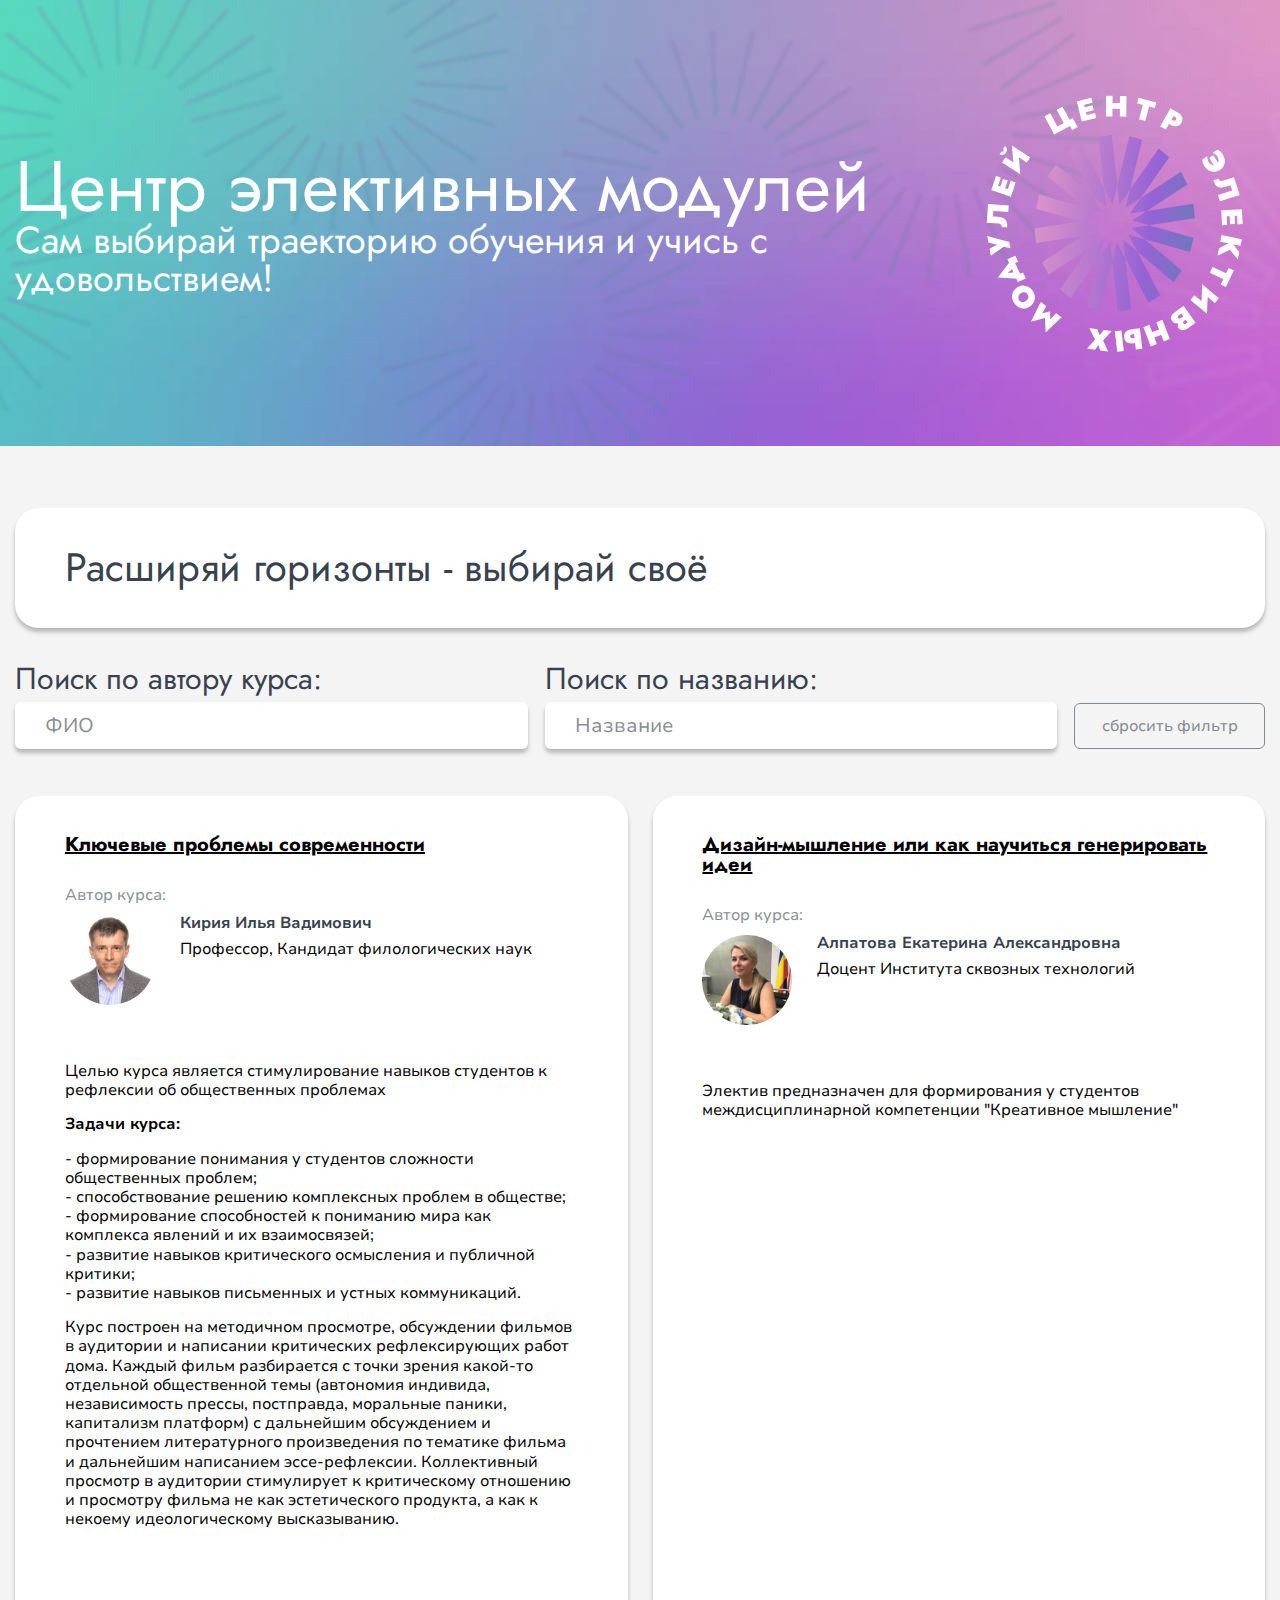
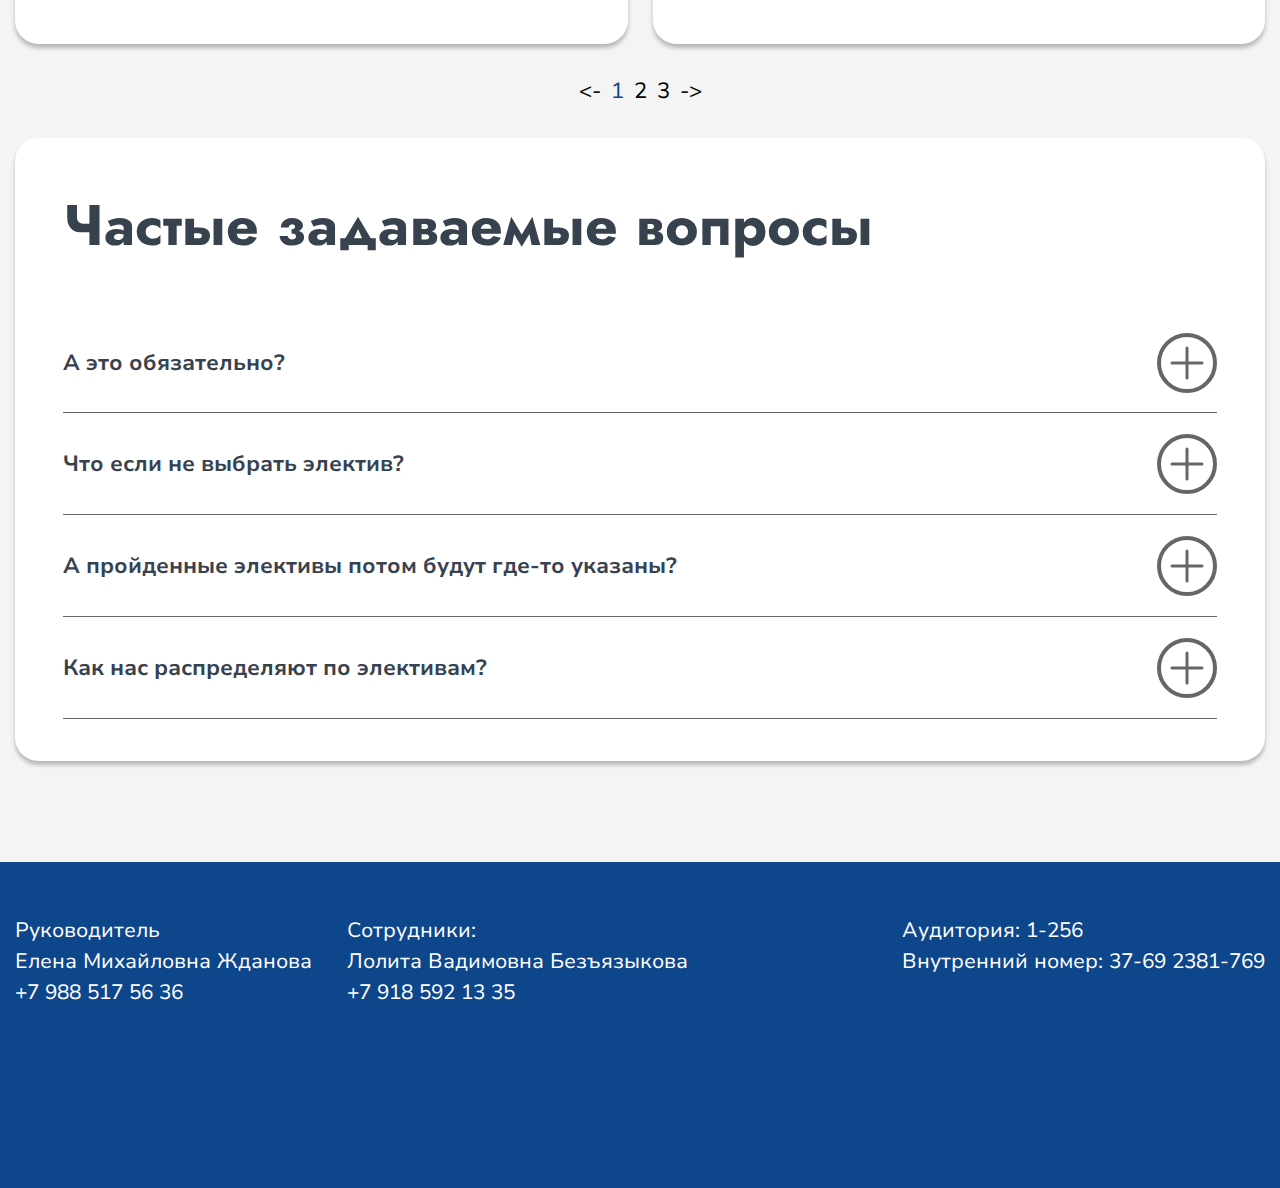
==== index.html @ 0a111657 "Add files via upload" ====
<!DOCTYPE html>
<html lang="ru">

<head>
	<title>Главная</title>
	<meta charset="UTF-8">
	<meta name="format-detection" content="telephone=no">
	<link rel="stylesheet" href="css/style.min.css?_v=20250312160101">
	<meta name="viewport" content="width=device-width, initial-scale=1.0">
</head>

<body>
	<div class="wrapper">
		<header class="header ">
			<div class="header__container">
				<div class="header__left">
					<h1 class="header__title ">Центр элективных модулей</h1>
					<p class="header__subtitle">Сам выбирай траекторию обучения и учись с удовольствием!</p>
				</div>
				<a href="index.html" class="header__right">
					<img src="img/logo.svg" alt="logo">
				</a>
			</div>
		</header>
		<main class="page">
			<div class="page__container">
				<section class="electives">
					<div class="electives__header">
						<p>
							Расширяй горизонты - выбирай своё
						</p>
					</div>
					<div class="electives__search-block">
						<div class="electives__search-input">
							<p>Поиск по автору курса:</p>
							<input autocomplete="off" type="text" name="teacherName" placeholder="ФИО" class="electives__input">
						</div>
						<div class="electives__search-input">
							<p>Поиск по названию:</p>
							<input autocomplete="off" type="text" name="electiveName" placeholder="Название" class="electives__input">
						</div>
						<button class="electives__btn">сбросить фильтр</button>
					</div>
					<div class="electives__blocks">
						<a href="elective2.html" class="electives__block elective-block">
							<p class="elective-block__title">Ключевые проблемы современности</p>
							<div class="elective-block__author">
								<p>Автор курса:</p>
								<div class="elective-block__author-block">
									<div class="elective-block__img">
										<picture><source srcset="img/teachers/1.webp" type="image/webp"><img src="img/teachers/1.jpg" alt="1"></picture>
									</div>
									<div class="elective-block__author-name-block">
										<p class="elective-block__author-name">Кирия Илья Вадимович</p>
										<p class="elective-block__author-subtitle">Профессор, Кандидат филологических наук</p>
									</div>
								</div>
							</div>
							<div class="elective-block__description">
								<p>
									Целью курса является стимулирование навыков студентов к рефлексии об общественных проблемах
								</p>
								<p class="_bold">
									Задачи курса:
								</p>
								<ul>
									<li>
										- формирование понимания у студентов сложности общественных проблем;
									</li>
									<li>
										- способствование решению комплексных проблем в обществе;
									</li>
									<li>
										- формирование способностей к пониманию мира как комплекса явлений и их взаимосвязей;
									</li>
									<li>
										- развитие навыков критического осмысления и публичной критики;
									</li>
									<li>
										- развитие навыков письменных и устных коммуникаций.
									</li>
								</ul>
								<p>
									Курс построен на методичном просмотре, обсуждении фильмов в аудитории и написании
									критических
									рефлексирующих работ дома.
									Каждый фильм разбирается с точки зрения какой-то отдельной общественной темы (автономия
									индивида, независимость прессы,
									постправда, моральные паники, капитализм платформ) с дальнейшим обсуждением и прочтением
									литературного произведения по
									тематике фильма и дальнейшим написанием эссе-рефлексии.
									Коллективный просмотр в аудитории стимулирует к критическому отношению и просмотру фильма
									не
									как эстетического продукта,
									а как к некоему идеологическому высказыванию.
								</p>
							</div>
						</a>
						<a href="elective.html" class="electives__block elective-block">
							<p class="elective-block__title">Дизайн-мышление или как научиться генерировать идеи</p>
							<div class="elective-block__author">
								<p>Автор курса:</p>
								<div class="elective-block__author-block">
									<div class="elective-block__img">
										<picture><source srcset="img/teachers/2.webp" type="image/webp"><img src="img/teachers/2.jpg" alt="2"></picture>
									</div>
									<div class="elective-block__author-name-block">
										<p class="elective-block__author-name">Алпатова Екатерина Александровна</p>
										<p class="elective-block__author-subtitle">Доцент Института сквозных технологий</p>
									</div>
								</div>
							</div>
							<div class="elective-block__description">
								<p>
									Электив предназначен для формирования у студентов междисциплинарной компетенции "Креативное
									мышление"
								</p>
							</div>
						</a>
					</div>
					<ul class="electives__nav">
						<li>
							&#60;-
						</li>
						<li class="_active">1</li>
						<li>
							<a href="#">2</a>
						</li>
						<li>
							<a href="#">3</a>
						</li>
						<li>
							<a href="#">
								-&#62;
							</a>
						</li>
					</ul>
				</section>
				<section class="questions">
					<h2 class="questions__title">Частые задаваемые вопросы</h2>
					<div data-spollers class="questions__spollers spollers">
						<div class="spollers__item">
							<button data-spoller class="spollers__title">
								А это обязательно?
								<div class="spollers__plus"></div>
							</button>
							<div class="spollers__body">
								<p>
									Элективные модули являются обязательной частью учебного плана. Это не просто возможность, а
									важный элемент вашего
									образования, который помогает сделать обучение более гибким и персонализированным.
								</p>
							</div>
						</div>
						<div class="spollers__item">
							<button data-spoller class="spollers__title">
								Что если не выбрать электив?
								<div class="spollers__plus"></div>
							</button>
							<div class="spollers__body">
								<p>
									Если вы не выберете электив самостоятельно, система автоматически распределит вас на один из
									доступных модулей. Однако
									тогда курс может не подойти по интересам или целям. Не делать выбор — это тоже выбор, только
									решение будет за системой.
									Лучше заранее изучить варианты и выбрать то, что вам действительно интересно.
								</p>
							</div>
						</div>
						<div class="spollers__item">
							<button data-spoller class="spollers__title">
								А пройденные элективы потом будут где-то указаны?
								<div class="spollers__plus"></div>
							</button>
							<div class="spollers__body">
								<p>
									Все пройденные элективы указываются в приложении к диплому. Так что выбирайте то, что вам по
									душе, — это не только
									полезные знания, но и классное дополнение к вашему резюме!
								</p>
							</div>
						</div>
						<div class="spollers__item">
							<button data-spoller class="spollers__title">
								Как нас распределяют по элективам?
								<div class="spollers__plus"></div>
							</button>
							<div class="spollers__body">
								<p>
									Распределение происходит по вашей успеваемости. Чем выше средний балл, тем больше вероятность
									попасть на приоритетный
									модуль.
								</p>
							</div>
						</div>
					</div>
				</section>
			</div>
		</main>
		<footer class="footer">
			<div class="footer__container">
				<div class="footer__left">
					<div class="footer__block">
						<p>
							Руководитель
						</p>
						<p>
							Елена Михайловна Жданова
						</p>
						<a href="tel:+79885175636">
							+7 988 517 56 36
						</a>
					</div>
					<div class="footer__block">
						<p>
							Сотрудники:
						</p>
						<p>
							Лолита Вадимовна Безъязыкова
						</p>
						<a href="tel:+79185921335">
							+7 918 592 13 35
						</a>
					</div>
				</div>
				<div class="footer__right">
					<div class="footer__block">
						<p>
							Аудитория: 1-256
						</p>
						<p>
							Внутренний номер: 37-69 2381-769
						</p>
					</div>
				</div>
			</div>
		</footer>
	</div>
	<script src="js/app.min.js?_v=20250312160101"></script>
</body>

</html>
---- css/style.min.css ----
@font-face{font-family:Jost;font-display:swap;src:url(../fonts/Jost-Black.woff2) format("woff2"),url(../fonts/Jost-Black.woff) format("woff");font-weight:900;font-style:normal}@font-face{font-family:Jost;font-display:swap;src:url(../fonts/Jost-Bold.woff2) format("woff2"),url(../fonts/Jost-Bold.woff) format("woff");font-weight:700;font-style:normal}@font-face{font-family:Jost;font-display:swap;src:url(../fonts/Jost-Regular.woff2) format("woff2"),url(../fonts/Jost-Regular.woff) format("woff");font-weight:400;font-style:normal}@font-face{font-family:NunitoSans;font-display:swap;src:url(../fonts/NunitoSans-Bold.woff2) format("woff2"),url(../fonts/NunitoSans-Bold.woff) format("woff");font-weight:700;font-style:normal}@font-face{font-family:NunitoSans;font-display:swap;src:url(../fonts/NunitoSans-Regular.woff2) format("woff2"),url(../fonts/NunitoSans-Regular.woff) format("woff");font-weight:400;font-style:normal}*{padding:0;margin:0;border:0}*,:after,:before{-webkit-box-sizing:border-box;box-sizing:border-box}body,html{height:100%;min-width:320px}body{color:#000;line-height:1;font-family:NunitoSans;font-size:1rem;-ms-text-size-adjust:100%;-moz-text-size-adjust:100%;-webkit-text-size-adjust:100%;-webkit-font-smoothing:antialiased;-moz-osx-font-smoothing:grayscale}button,input,textarea{font-family:NunitoSans;font-size:inherit}button{cursor:pointer;color:inherit;background-color:inherit}a{color:inherit}a:link,a:visited{text-decoration:none}a:hover{text-decoration:none}ul li{list-style:none}img{vertical-align:top}h1,h2,h3,h4,h5,h6{font-weight:inherit;font-size:inherit}body{background-color:#f4f4f4}.lock body{overflow:hidden;-ms-touch-action:none;touch-action:none}.wrapper{min-height:100%;display:-webkit-box;display:-ms-flexbox;display:flex;-webkit-box-orient:vertical;-webkit-box-direction:normal;-ms-flex-direction:column;flex-direction:column;overflow:hidden}.wrapper>main{-webkit-box-flex:1;-ms-flex:1 1 auto;flex:1 1 auto}.wrapper>*{min-width:0}[class*=__container]{max-width:106.25rem;-webkit-box-sizing:content-box;box-sizing:content-box;margin:0 auto;padding:0 .9375rem}[class*=-ibg]{position:relative}[class*=-ibg] img{position:absolute;width:100%;height:100%;top:0;left:0;-o-object-fit:cover;object-fit:cover}[class*=-ibg_contain] img{-o-object-fit:contain;object-fit:contain}@-webkit-keyframes animateCircle{from{-webkit-transform:rotate(0);transform:rotate(0)}to{-webkit-transform:rotate(360deg);transform:rotate(360deg)}}@keyframes animateCircle{from{-webkit-transform:rotate(0);transform:rotate(0)}to{-webkit-transform:rotate(360deg);transform:rotate(360deg)}}.no-webp .header{background:url(../img/lines.svg) center/cover no-repeat,url(../img/bg.png) center/cover no-repeat}.header__container{display:-webkit-box;display:-ms-flexbox;display:flex;-webkit-box-align:center;-ms-flex-align:center;align-items:center;-webkit-box-pack:justify;-ms-flex-pack:justify;justify-content:space-between;gap:3.125rem}.header__left{color:#fff;font-family:Jost}.header__title{line-height:100%}.header__title--bold{font-weight:700}.header__subtitle{line-height:100%}.header__right img{max-width:100%;min-width:18.75rem;-webkit-animation:animateCircle 50s linear forwards infinite;animation:animateCircle 50s linear forwards infinite}.footer{background-color:#0e468b;color:#fff}.footer__container{display:-webkit-box;display:-ms-flexbox;display:flex;-webkit-box-align:start;-ms-flex-align:start;align-items:flex-start;-webkit-box-pack:justify;-ms-flex-pack:justify;justify-content:space-between;-webkit-column-gap:1.25rem;-moz-column-gap:1.25rem;column-gap:1.25rem;row-gap:2.5rem;-ms-flex-wrap:wrap;flex-wrap:wrap}.footer__left{display:-webkit-box;display:-ms-flexbox;display:flex;-webkit-box-align:start;-ms-flex-align:start;align-items:flex-start;-webkit-column-gap:2.1875rem;-moz-column-gap:2.1875rem;column-gap:2.1875rem;row-gap:.9375rem;-ms-flex-wrap:wrap;flex-wrap:wrap}.footer__block{display:-webkit-box;display:-ms-flexbox;display:flex;-webkit-box-orient:vertical;-webkit-box-direction:normal;-ms-flex-direction:column;flex-direction:column;gap:.625rem}.electives{display:-webkit-box;display:-ms-flexbox;display:flex;-webkit-box-orient:vertical;-webkit-box-direction:normal;-ms-flex-direction:column;flex-direction:column}.electives__header{background-color:#fff;-webkit-box-shadow:0 4px 4px rgba(0,0,0,.25);box-shadow:0 4px 4px rgba(0,0,0,.25)}.electives__header p{font-family:Jost;color:#38424f}.electives__search-block{display:-webkit-box;display:-ms-flexbox;display:flex;-webkit-box-align:end;-ms-flex-align:end;align-items:flex-end;gap:1.0625rem}.electives__search-input{-webkit-box-flex:0;-ms-flex:0 0 41%;flex:0 0 41%}.electives__search-input p{font-family:Jost;margin:0 0 .4375rem 0;color:#38424f}.electives__input{width:100%;outline:0;padding:.625rem 1.875rem;border-radius:.375rem;-webkit-box-shadow:0 4px 4px rgba(0,0,0,.25);box-shadow:0 4px 4px rgba(0,0,0,.25);font-size:1.25rem;color:#888e95}.electives__input::-webkit-input-placeholder{color:#888e95}.electives__input::-moz-placeholder{color:#888e95}.electives__input:-ms-input-placeholder{color:#888e95}.electives__input::-ms-input-placeholder{color:#888e95}.electives__input::placeholder{color:#888e95}.electives__btn{-webkit-box-flex:1;-ms-flex:1 1 100%;flex:1 1 100%;border:1px solid #848a91;color:#848a91;border-radius:.375rem;padding:.6875rem;-webkit-transition:.1s;transition:.1s}.electives__blocks{margin:2.9375rem 0 0 0;display:-ms-grid;display:grid;grid-template-columns:repeat(auto-fit,minmax(450px,1fr));-webkit-column-gap:1.5625rem;-moz-column-gap:1.5625rem;column-gap:1.5625rem;row-gap:1.0625rem}.electives__nav{margin:2.25rem 0 0 0;-ms-flex-item-align:center;-ms-grid-row-align:center;align-self:center;display:-webkit-box;display:-ms-flexbox;display:flex;-webkit-box-align:center;-ms-flex-align:center;align-items:center;gap:.625rem}.electives__nav li._active{color:#0e468b}.electives__nav li a{-webkit-transition:.1s;transition:.1s}.elective-block{background-color:#fff;-webkit-box-shadow:0 4px 4px rgba(0,0,0,.25);box-shadow:0 4px 4px rgba(0,0,0,.25);display:-webkit-box;display:-ms-flexbox;display:flex;-webkit-box-orient:vertical;-webkit-box-direction:normal;-ms-flex-direction:column;flex-direction:column;-webkit-transition:.1s;transition:.1s}.elective-block__title{font-family:Jost;font-weight:700;font-size:1.25rem;text-decoration:underline;-webkit-transition:.1s;transition:.1s}.elective-block__author>p{color:#888e95}.elective-block__author-block{margin:.75rem 0 0 0;display:-webkit-box;display:-ms-flexbox;display:flex;-webkit-box-align:start;-ms-flex-align:start;align-items:flex-start;gap:1.5625rem}.elective-block__img{-webkit-box-flex:0;-ms-flex:0 0 5.625rem;flex:0 0 5.625rem;width:5.625rem;height:5.625rem;border-radius:50%;overflow:hidden}.elective-block__img img{max-width:100%}.elective-block__author-name{font-weight:700;color:#38424f;font-size:1rem;margin:0 0 .625rem 0}.elective-block__description p,.elective-block__description ul{line-height:120%}.elective-block__description p:not(:last-child),.elective-block__description ul:not(:last-child){margin-bottom:.9375rem}.elective-block__description p._bold{font-weight:600}.questions{margin:2.25rem 0 0 0;background:#fff;-webkit-box-shadow:0 4px 4px rgba(0,0,0,.25);box-shadow:0 4px 4px rgba(0,0,0,.25)}.questions__title{font-family:Jost;font-weight:700;color:#38424f}.spollers__title{text-align:left;width:100%;display:-webkit-box;display:-ms-flexbox;display:flex;-webkit-box-align:center;-ms-flex-align:center;align-items:center;-webkit-box-pack:justify;-ms-flex-pack:justify;justify-content:space-between;gap:.625rem;font-weight:700;color:#38424f;position:relative}.spollers__title::after{content:"";position:absolute;bottom:0;height:1px;background-color:#666}.spollers__title._spoller-active .spollers__plus::after{-webkit-transform:translate(-50%,-50%);-ms-transform:translate(-50%,-50%);transform:translate(-50%,-50%)}.spollers__plus{-webkit-box-flex:0;-ms-flex:0 0 3.75rem;flex:0 0 3.75rem;width:3.75rem;height:3.75rem;border-radius:50%;border:4px solid #666;position:relative}.spollers__plus::after,.spollers__plus::before{content:"";position:absolute;top:50%;left:50%;-webkit-transform:translate(-50%,-50%);-ms-transform:translate(-50%,-50%);transform:translate(-50%,-50%);width:2.0625rem;height:.1875rem;background-color:#666;border-radius:.375rem}.spollers__plus::after{-webkit-transform:translate(-50%,-50%) rotate(90deg);-ms-transform:translate(-50%,-50%) rotate(90deg);transform:translate(-50%,-50%) rotate(90deg);-webkit-transition:.2s;transition:.2s}.spollers__body{background-color:#f4f4f4}.spollers__body p{line-height:120%}.spollers__body p:not(:last-child){margin-bottom:.9375rem}.elective{margin-top:-4.1875rem;display:-ms-grid;display:grid;-ms-grid-columns:(1fr)[3];grid-template-columns:repeat(3,1fr);gap:1.0625rem}.elective>div{max-height:31.25rem}.elective .elective__annotation,.elective .elective__author,.elective .elective__author-info,.elective .elective__info{background-color:#fff;-webkit-box-shadow:0 4px 4px rgba(0,0,0,.25);box-shadow:0 4px 4px rgba(0,0,0,.25)}.elective .elective__annotation .simplebar-scrollbar::before,.elective .elective__author .simplebar-scrollbar::before,.elective .elective__author-info .simplebar-scrollbar::before,.elective .elective__info .simplebar-scrollbar::before{background:#0e468b;border-radius:7px;left:2px;right:2px;opacity:1}.elective__author{min-width:16.25rem;display:-webkit-box;display:-ms-flexbox;display:flex;-webkit-box-orient:vertical;-webkit-box-direction:normal;-ms-flex-direction:column;flex-direction:column;-webkit-box-align:center;-ms-flex-align:center;align-items:center;text-align:center}.elective__img{margin-top:-5.3125rem}.elective__img img{max-width:15.3125rem;width:100%;aspect-ratio:245/342;-o-object-fit:cover;object-fit:cover}.elective__name{margin:.875rem 0 1.375rem 0;padding:0 0 .5625rem 0;color:#38424f;display:inline-block;border-bottom:1px solid #4d4d4d}.elective__subtitle{line-height:120%}.elective .elective__annotation,.elective .elective__author-info{padding:1.5rem 1.0625rem}.elective__block-title{text-align:center;color:#666;text-decoration:underline;font-family:Jost;margin:0 0 1.0625rem 0}.elective__text p{text-align:justify;line-height:120%}.elective__text p:not(:last-child){margin-bottom:.9375rem}.elective__text p._bold{font-weight:600}.elective__text ol,.elective__text ul{line-height:120%}.elective__text ol li:not(:last-child),.elective__text ul li:not(:last-child){margin-bottom:.625rem}.elective__text ol{padding:0 0 0 1.25rem}.elective__double-block{display:-ms-grid;display:grid;-ms-grid-rows:1fr 1fr;grid-template-rows:1fr 1fr;gap:.75rem}.elective__info{padding:1.5rem 1.0625rem;width:100%}.elective__info-blocks{display:-ms-grid;display:grid;-ms-grid-columns:1fr 1fr;grid-template-columns:1fr 1fr;gap:1.875rem}.elective__info-block{display:-webkit-box;display:-ms-flexbox;display:flex;-webkit-box-orient:vertical;-webkit-box-direction:normal;-ms-flex-direction:column;flex-direction:column;gap:.3125rem}.elective__annotation{max-height:16.875rem}.elective__author-info .elective__text:not(:last-child){margin-bottom:1.25rem}.elective__info-title{color:#666;font-family:Jost}[data-simplebar]{position:relative;-webkit-box-orient:vertical;-webkit-box-direction:normal;-ms-flex-direction:column;flex-direction:column;-ms-flex-wrap:wrap;flex-wrap:wrap;-webkit-box-pack:start;-ms-flex-pack:start;justify-content:flex-start;-ms-flex-line-pack:start;align-content:flex-start;-webkit-box-align:start;-ms-flex-align:start;align-items:flex-start}.simplebar-wrapper{overflow:hidden;width:inherit;height:inherit;max-width:inherit;max-height:inherit}.simplebar-mask{direction:inherit;position:absolute;overflow:hidden;padding:0;margin:0;left:0;top:0;bottom:0;right:0;width:auto!important;height:auto!important;z-index:0}.simplebar-offset{direction:inherit!important;-webkit-box-sizing:inherit!important;box-sizing:inherit!important;resize:none!important;position:absolute;top:0;left:0;bottom:0;right:0;padding:0;margin:0;-webkit-overflow-scrolling:touch}.simplebar-content-wrapper{direction:inherit;-webkit-box-sizing:border-box!important;box-sizing:border-box!important;position:relative;display:block;height:100%;width:auto;max-width:100%;max-height:100%;overflow:auto;scrollbar-width:none;-ms-overflow-style:none}.simplebar-content-wrapper::-webkit-scrollbar,.simplebar-hide-scrollbar::-webkit-scrollbar{display:none;width:0;height:0}.simplebar-content:after,.simplebar-content:before{content:" ";display:table}.simplebar-placeholder{max-height:100%;max-width:100%;width:100%;pointer-events:none}.simplebar-height-auto-observer-wrapper{-webkit-box-sizing:inherit!important;box-sizing:inherit!important;height:100%;width:100%;max-width:1px;position:relative;float:left;max-height:1px;overflow:hidden;z-index:-1;padding:0;margin:0;pointer-events:none;-webkit-box-flex:inherit;-ms-flex-positive:inherit;flex-grow:inherit;-ms-flex-negative:0;flex-shrink:0;-ms-flex-preferred-size:0;flex-basis:0}.simplebar-height-auto-observer{-webkit-box-sizing:inherit;box-sizing:inherit;display:block;opacity:0;position:absolute;top:0;left:0;height:1000%;width:1000%;min-height:1px;min-width:1px;overflow:hidden;pointer-events:none;z-index:-1}.simplebar-track{z-index:1;position:absolute;right:0;bottom:0;pointer-events:none;overflow:hidden}[data-simplebar].simplebar-dragging{pointer-events:none;-webkit-touch-callout:none;-webkit-user-select:none;-moz-user-select:none;-ms-user-select:none;user-select:none}[data-simplebar].simplebar-dragging .simplebar-content{pointer-events:none;-webkit-touch-callout:none;-webkit-user-select:none;-moz-user-select:none;-ms-user-select:none;user-select:none}[data-simplebar].simplebar-dragging .simplebar-track{pointer-events:all}.simplebar-scrollbar{position:absolute;left:0;right:0;min-height:10px}.simplebar-scrollbar:before{position:absolute;content:"";background:#0e468b;border-radius:7px;left:2px;right:2px;opacity:0;-webkit-transition:opacity .2s .5s linear;transition:opacity .2s .5s linear}.simplebar-scrollbar.simplebar-visible:before{opacity:.5;-webkit-transition-delay:0s;transition-delay:0s;-webkit-transition-duration:0s;transition-duration:0s}.simplebar-track.simplebar-vertical{top:0;width:11px}.simplebar-scrollbar:before{top:2px;bottom:2px;left:2px;right:2px}.simplebar-track.simplebar-horizontal{left:0;height:11px}.simplebar-track.simplebar-horizontal .simplebar-scrollbar{right:auto;left:0;top:0;bottom:0;min-height:0;min-width:10px;width:auto}[data-simplebar-direction=rtl] .simplebar-track.simplebar-vertical{right:auto;left:0}.simplebar-dummy-scrollbar-size{direction:rtl;position:fixed;opacity:0;visibility:hidden;height:500px;width:500px;overflow-y:hidden;overflow-x:scroll;-ms-overflow-style:scrollbar!important}.simplebar-dummy-scrollbar-size>div{width:200%;height:200%;margin:10px 0}.simplebar-hide-scrollbar{position:fixed;left:0;visibility:hidden;overflow-y:scroll;scrollbar-width:none;-ms-overflow-style:none}@media (min-width:108.125em){.header{padding-top:6.25rem}.header{padding-bottom:6rem}.header__title{font-size:5.625rem}.header__subtitle{font-size:3rem}.header--elective{padding-bottom:10rem}.footer{margin-top:8.125rem}.footer{padding-top:4.6875rem}.footer{padding-bottom:15.625rem}.footer__block a,.footer__block p{font-size:1.5rem}.electives{margin-top:4.75rem}.electives__header{padding-top:3.25rem}.electives__header{padding-bottom:3.25rem}.electives__header{padding-left:4rem}.electives__header{padding-eight:4rem}.electives__header{border-radius:1.875rem}.electives__header p{font-size:3rem}.electives__search-block{margin-top:2.9375rem}.electives__search-input p{font-size:2.25rem}.electives__nav li{font-size:1.5rem}.elective-block{border-radius:1.875rem}.elective-block{padding-top:3rem}.elective-block{padding-bottom:9.375rem}.elective-block{padding-left:4rem}.elective-block{padding-right:4rem}.elective-block__title{margin-bottom:2.5rem}.elective-block__description{margin-top:4.375rem}.questions{border-radius:1.875rem}.questions{padding-top:4.5rem}.questions{padding-bottom:3.3125rem}.questions__title{font-size:4.375rem}.questions__title{padding-left:4rem}.questions__title{padding-right:4rem}.questions__spollers{margin-top:4.6875rem}.spollers__title{font-size:1.5rem}.spollers__title{padding-top:1.625rem}.spollers__title{padding-bottom:1.625rem}.spollers__title{padding-left:4rem}.spollers__title{padding-right:4rem}.spollers__title::after{left:4rem}.spollers__title::after{right:4rem}.spollers__body{padding-top:2.5rem}.spollers__body{padding-bottom:3.75rem}.spollers__body{padding-left:4rem}.spollers__body{padding-right:4rem}.spollers__body p{font-size:1.25rem}.elective .elective__annotation,.elective .elective__author,.elective .elective__author-info,.elective .elective__info{border-radius:3.125rem}.elective .elective__annotation .simplebar-content-wrapper,.elective .elective__author .simplebar-content-wrapper,.elective .elective__author-info .simplebar-content-wrapper,.elective .elective__info .simplebar-content-wrapper{border-radius:3.125rem}.elective .elective__annotation .simplebar-track.simplebar-vertical,.elective .elective__author .simplebar-track.simplebar-vertical,.elective .elective__author-info .simplebar-track.simplebar-vertical,.elective .elective__info .simplebar-track.simplebar-vertical{top:3.125rem}.elective .elective__annotation .simplebar-track.simplebar-vertical,.elective .elective__author .simplebar-track.simplebar-vertical,.elective .elective__author-info .simplebar-track.simplebar-vertical,.elective .elective__info .simplebar-track.simplebar-vertical{bottom:3.125rem}.elective__author{padding-left:4rem}.elective__author{padding-right:4rem}.elective__author{padding-bottom:3.375rem}.elective__name{font-size:2.25rem}.elective__subtitle{font-size:1.25rem}.elective__block-title{font-size:1.25rem}.elective__text p{font-size:1rem}.elective__text ol,.elective__text ul{font-size:1rem}}@media (max-width:85em){.elective{margin-top:-2.5rem}}@media (max-width:81.25em){.elective{-ms-grid-columns:1fr 1fr;grid-template-columns:1fr 1fr}.elective__author-info{-ms-grid-column:1;-ms-grid-column-span:2;grid-column:1/3}}@media (max-width:71.875em){.electives__search-input{-webkit-box-flex:0;-ms-flex:0 0 35%;flex:0 0 35%}}@media (max-width:69.375em){.elective__author{max-width:100%}.elective__img{margin-top:-2.8125rem}.elective .elective__annotation,.elective .elective__author-info{max-width:100%}.elective__info{max-width:100%}}@media (max-width:68.75em){.spollers__plus{-webkit-box-flex:0;-ms-flex:0 0 2.5rem;flex:0 0 2.5rem;width:2.5rem;height:2.5rem;border:2px solid #666}.spollers__plus::after,.spollers__plus::before{width:1.25rem;height:.125rem}}@media (max-width:62.5em){.header__right img{width:12.5rem;min-width:auto}.electives__blocks{grid-template-columns:repeat(auto-fit,minmax(350px,1fr))}}@media (max-width:56.25em){.elective{margin-top:-1.25rem;display:-ms-grid;display:grid;-ms-grid-columns:1fr;grid-template-columns:1fr}.elective__double-block{max-height:43.75rem!important}.elective__author-info{-ms-grid-column:1;-ms-grid-column-span:1;grid-column:1/2}}@media (max-width:47.5em){.electives__search-block{-webkit-box-orient:vertical;-webkit-box-direction:normal;-ms-flex-direction:column;flex-direction:column;gap:.625rem;-webkit-box-align:end;-ms-flex-align:end;align-items:flex-end}.electives__search-input{-webkit-box-flex:1;-ms-flex:1 1 100%;flex:1 1 100%;width:100%}.electives__btn{margin:.3125rem 0 0 0}}@media (max-width:46.25em){.elective{margin-top:3.75rem}}@media (max-width:35.625em){.header__container{-webkit-box-orient:vertical;-webkit-box-direction:reverse;-ms-flex-direction:column-reverse;flex-direction:column-reverse;-webkit-box-align:start;-ms-flex-align:start;align-items:flex-start;gap:.625rem}.header__title{margin:0 0 .625rem 0}.header__right img{width:6.25rem;min-width:auto}}@media (max-width:31.25em){.electives__blocks{-ms-grid-columns:1fr;grid-template-columns:1fr}}@media (max-width:20em){.header{padding-top:1.25rem}.header{padding-bottom:1.25rem}.header__title{font-size:2rem}.header__subtitle{font-size:1rem}.header--elective{padding-bottom:1.25rem}.footer{margin-top:2.5rem}.footer{padding-top:1.25rem}.footer{padding-bottom:3.125rem}.footer__block a,.footer__block p{font-size:.875rem}.electives{margin-top:1.875rem}.electives__header{padding-top:.9375rem}.electives__header{padding-bottom:.9375rem}.electives__header{padding-left:1.25rem}.electives__header{padding-eight:1.25rem}.electives__header{border-radius:.625rem}.electives__header p{font-size:1.375rem}.electives__search-block{margin-top:.9375rem}.electives__search-input p{font-size:1.125rem}.electives__nav li{font-size:1.125rem}.elective-block{border-radius:.625rem}.elective-block{padding-top:1.25rem}.elective-block{padding-bottom:2.5rem}.elective-block{padding-left:1.25rem}.elective-block{padding-right:1.25rem}.elective-block__title{margin-bottom:.9375rem}.elective-block__description{margin-top:1.875rem}.questions{border-radius:.625rem}.questions{padding-top:1.875rem}.questions{padding-bottom:1.25rem}.questions__title{font-size:1.875rem}.questions__title{padding-left:.9375rem}.questions__title{padding-right:.9375rem}.questions__spollers{margin-top:1.25rem}.spollers__title{font-size:1.125rem}.spollers__title{padding-top:.625rem}.spollers__title{padding-bottom:.625rem}.spollers__title{padding-left:.9375rem}.spollers__title{padding-right:.9375rem}.spollers__title::after{left:.9375rem}.spollers__title::after{right:.9375rem}.spollers__body{padding-top:1.25rem}.spollers__body{padding-bottom:1.25rem}.spollers__body{padding-left:.9375rem}.spollers__body{padding-right:.9375rem}.spollers__body p{font-size:1rem}.elective .elective__annotation,.elective .elective__author,.elective .elective__author-info,.elective .elective__info{border-radius:.625rem}.elective .elective__annotation .simplebar-content-wrapper,.elective .elective__author .simplebar-content-wrapper,.elective .elective__author-info .simplebar-content-wrapper,.elective .elective__info .simplebar-content-wrapper{border-radius:.625rem}.elective .elective__annotation .simplebar-track.simplebar-vertical,.elective .elective__author .simplebar-track.simplebar-vertical,.elective .elective__author-info .simplebar-track.simplebar-vertical,.elective .elective__info .simplebar-track.simplebar-vertical{top:.625rem}.elective .elective__annotation .simplebar-track.simplebar-vertical,.elective .elective__author .simplebar-track.simplebar-vertical,.elective .elective__author-info .simplebar-track.simplebar-vertical,.elective .elective__info .simplebar-track.simplebar-vertical{bottom:.625rem}.elective__author{padding-left:1.25rem}.elective__author{padding-right:1.25rem}.elective__author{padding-bottom:1.25rem}.elective__name{font-size:1.25rem}.elective__subtitle{font-size:1rem}.elective__block-title{font-size:1.125rem}.elective__text p{font-size:.875rem}.elective__text ol,.elective__text ul{font-size:.875rem}}@media (min-width:20em)and (max-width:108.125em){@supports (padding-top:clamp(1.25rem ,0.115248227rem + 5.6737588652vw ,6.25rem)){.header{padding-top:clamp(1.25rem ,.115248227rem + 5.6737588652vw ,6.25rem)}}@supports not (padding-top:clamp(1.25rem ,0.115248227rem + 5.6737588652vw ,6.25rem)){.header{padding-top:calc(1.25rem + 5*(100vw - 20rem)/ 88.125)}}@supports (padding-bottom:clamp(1.25rem ,0.1719858156rem + 5.390070922vw ,6rem)){.header{padding-bottom:clamp(1.25rem ,.1719858156rem + 5.390070922vw ,6rem)}}@supports not (padding-bottom:clamp(1.25rem ,0.1719858156rem + 5.390070922vw ,6rem)){.header{padding-bottom:calc(1.25rem + 4.75*(100vw - 20rem)/ 88.125)}}@supports (font-size:clamp(2rem ,1.1773049645rem + 4.1134751773vw ,5.625rem)){.header__title{font-size:clamp(2rem ,1.1773049645rem + 4.1134751773vw ,5.625rem)}}@supports not (font-size:clamp(2rem ,1.1773049645rem + 4.1134751773vw ,5.625rem)){.header__title{font-size:calc(2rem + 3.625*(100vw - 20rem)/ 88.125)}}@supports (font-size:clamp(1rem ,0.5460992908rem + 2.2695035461vw ,3rem)){.header__subtitle{font-size:clamp(1rem ,.5460992908rem + 2.2695035461vw ,3rem)}}@supports not (font-size:clamp(1rem ,0.5460992908rem + 2.2695035461vw ,3rem)){.header__subtitle{font-size:calc(1rem + 2*(100vw - 20rem)/ 88.125)}}@supports (padding-bottom:clamp(1.25rem ,-0.7358156028rem + 9.9290780142vw ,10rem)){.header--elective{padding-bottom:clamp(1.25rem ,-.7358156028rem + 9.9290780142vw ,10rem)}}@supports not (padding-bottom:clamp(1.25rem ,-0.7358156028rem + 9.9290780142vw ,10rem)){.header--elective{padding-bottom:calc(1.25rem + 8.75*(100vw - 20rem)/ 88.125)}}@supports (margin-top:clamp(2.5rem ,1.2234042553rem + 6.3829787234vw ,8.125rem)){.footer{margin-top:clamp(2.5rem ,1.2234042553rem + 6.3829787234vw ,8.125rem)}}@supports not (margin-top:clamp(2.5rem ,1.2234042553rem + 6.3829787234vw ,8.125rem)){.footer{margin-top:calc(2.5rem + 5.625*(100vw - 20rem)/ 88.125)}}@supports (padding-top:clamp(1.25rem ,0.469858156rem + 3.9007092199vw ,4.6875rem)){.footer{padding-top:clamp(1.25rem ,.469858156rem + 3.9007092199vw ,4.6875rem)}}@supports not (padding-top:clamp(1.25rem ,0.469858156rem + 3.9007092199vw ,4.6875rem)){.footer{padding-top:calc(1.25rem + 3.4375*(100vw - 20rem)/ 88.125)}}@supports (padding-bottom:clamp(3.125rem ,0.2881205674rem + 14.1843971631vw ,15.625rem)){.footer{padding-bottom:clamp(3.125rem ,.2881205674rem + 14.1843971631vw ,15.625rem)}}@supports not (padding-bottom:clamp(3.125rem ,0.2881205674rem + 14.1843971631vw ,15.625rem)){.footer{padding-bottom:calc(3.125rem + 12.5*(100vw - 20rem)/ 88.125)}}@supports (font-size:clamp(0.875rem ,0.7331560284rem + 0.7092198582vw ,1.5rem)){.footer__block a,.footer__block p{font-size:clamp(.875rem ,.7331560284rem + .7092198582vw ,1.5rem)}}@supports not (font-size:clamp(0.875rem ,0.7331560284rem + 0.7092198582vw ,1.5rem)){.footer__block a,.footer__block p{font-size:calc(.875rem + .625*(100vw - 20rem)/ 88.125)}}@supports (margin-top:clamp(1.875rem ,1.2225177305rem + 3.2624113475vw ,4.75rem)){.electives{margin-top:clamp(1.875rem ,1.2225177305rem + 3.2624113475vw ,4.75rem)}}@supports not (margin-top:clamp(1.875rem ,1.2225177305rem + 3.2624113475vw ,4.75rem)){.electives{margin-top:calc(1.875rem + 2.875*(100vw - 20rem)/ 88.125)}}@supports (padding-top:clamp(0.9375rem ,0.412677305rem + 2.6241134752vw ,3.25rem)){.electives__header{padding-top:clamp(.9375rem ,.412677305rem + 2.6241134752vw ,3.25rem)}}@supports not (padding-top:clamp(0.9375rem ,0.412677305rem + 2.6241134752vw ,3.25rem)){.electives__header{padding-top:calc(.9375rem + 2.3125*(100vw - 20rem)/ 88.125)}}@supports (padding-bottom:clamp(0.9375rem ,0.412677305rem + 2.6241134752vw ,3.25rem)){.electives__header{padding-bottom:clamp(.9375rem ,.412677305rem + 2.6241134752vw ,3.25rem)}}@supports not (padding-bottom:clamp(0.9375rem ,0.412677305rem + 2.6241134752vw ,3.25rem)){.electives__header{padding-bottom:calc(.9375rem + 2.3125*(100vw - 20rem)/ 88.125)}}@supports (padding-left:clamp(1.25rem ,0.6258865248rem + 3.1205673759vw ,4rem)){.electives__header{padding-left:clamp(1.25rem ,.6258865248rem + 3.1205673759vw ,4rem)}}@supports not (padding-left:clamp(1.25rem ,0.6258865248rem + 3.1205673759vw ,4rem)){.electives__header{padding-left:calc(1.25rem + 2.75*(100vw - 20rem)/ 88.125)}}@supports (padding-eight:clamp(1.25rem ,0.6258865248rem + 3.1205673759vw ,4rem)){.electives__header{padding-eight:clamp(1.25rem ,.6258865248rem + 3.1205673759vw ,4rem)}}@supports not (padding-eight:clamp(1.25rem ,0.6258865248rem + 3.1205673759vw ,4rem)){.electives__header{padding-eight:calc(1.25rem + 2.75*(100vw - 20rem)/ 88.125)}}@supports (border-radius:clamp(0.625rem ,0.3413120567rem + 1.4184397163vw ,1.875rem)){.electives__header{border-radius:clamp(.625rem ,.3413120567rem + 1.4184397163vw ,1.875rem)}}@supports not (border-radius:clamp(0.625rem ,0.3413120567rem + 1.4184397163vw ,1.875rem)){.electives__header{border-radius:calc(.625rem + 1.25*(100vw - 20rem)/ 88.125)}}@supports (font-size:clamp(1.375rem ,1.0062056738rem + 1.8439716312vw ,3rem)){.electives__header p{font-size:clamp(1.375rem ,1.0062056738rem + 1.8439716312vw ,3rem)}}@supports not (font-size:clamp(1.375rem ,1.0062056738rem + 1.8439716312vw ,3rem)){.electives__header p{font-size:calc(1.375rem + 1.625*(100vw - 20rem)/ 88.125)}}@supports (margin-top:clamp(0.9375rem ,0.4835992908rem + 2.2695035461vw ,2.9375rem)){.electives__search-block{margin-top:clamp(.9375rem ,.4835992908rem + 2.2695035461vw ,2.9375rem)}}@supports not (margin-top:clamp(0.9375rem ,0.4835992908rem + 2.2695035461vw ,2.9375rem)){.electives__search-block{margin-top:calc(.9375rem + 2*(100vw - 20rem)/ 88.125)}}@supports (font-size:clamp(1.125rem ,0.8696808511rem + 1.2765957447vw ,2.25rem)){.electives__search-input p{font-size:clamp(1.125rem ,.8696808511rem + 1.2765957447vw ,2.25rem)}}@supports not (font-size:clamp(1.125rem ,0.8696808511rem + 1.2765957447vw ,2.25rem)){.electives__search-input p{font-size:calc(1.125rem + 1.125*(100vw - 20rem)/ 88.125)}}@supports (font-size:clamp(1.125rem ,1.039893617rem + 0.4255319149vw ,1.5rem)){.electives__nav li{font-size:clamp(1.125rem ,1.039893617rem + .4255319149vw ,1.5rem)}}@supports not (font-size:clamp(1.125rem ,1.039893617rem + 0.4255319149vw ,1.5rem)){.electives__nav li{font-size:calc(1.125rem + .375*(100vw - 20rem)/ 88.125)}}@supports (border-radius:clamp(0.625rem ,0.3413120567rem + 1.4184397163vw ,1.875rem)){.elective-block{border-radius:clamp(.625rem ,.3413120567rem + 1.4184397163vw ,1.875rem)}}@supports not (border-radius:clamp(0.625rem ,0.3413120567rem + 1.4184397163vw ,1.875rem)){.elective-block{border-radius:calc(.625rem + 1.25*(100vw - 20rem)/ 88.125)}}@supports (padding-top:clamp(1.25rem ,0.8528368794rem + 1.9858156028vw ,3rem)){.elective-block{padding-top:clamp(1.25rem ,.8528368794rem + 1.9858156028vw ,3rem)}}@supports not (padding-top:clamp(1.25rem ,0.8528368794rem + 1.9858156028vw ,3rem)){.elective-block{padding-top:calc(1.25rem + 1.75*(100vw - 20rem)/ 88.125)}}@supports (padding-bottom:clamp(2.5rem ,0.9397163121rem + 7.8014184397vw ,9.375rem)){.elective-block{padding-bottom:clamp(2.5rem ,.9397163121rem + 7.8014184397vw ,9.375rem)}}@supports not (padding-bottom:clamp(2.5rem ,0.9397163121rem + 7.8014184397vw ,9.375rem)){.elective-block{padding-bottom:calc(2.5rem + 6.875*(100vw - 20rem)/ 88.125)}}@supports (padding-left:clamp(1.25rem ,0.6258865248rem + 3.1205673759vw ,4rem)){.elective-block{padding-left:clamp(1.25rem ,.6258865248rem + 3.1205673759vw ,4rem)}}@supports not (padding-left:clamp(1.25rem ,0.6258865248rem + 3.1205673759vw ,4rem)){.elective-block{padding-left:calc(1.25rem + 2.75*(100vw - 20rem)/ 88.125)}}@supports (padding-right:clamp(1.25rem ,0.6258865248rem + 3.1205673759vw ,4rem)){.elective-block{padding-right:clamp(1.25rem ,.6258865248rem + 3.1205673759vw ,4rem)}}@supports not (padding-right:clamp(1.25rem ,0.6258865248rem + 3.1205673759vw ,4rem)){.elective-block{padding-right:calc(1.25rem + 2.75*(100vw - 20rem)/ 88.125)}}@supports (margin-bottom:clamp(0.9375rem ,0.5828900709rem + 1.7730496454vw ,2.5rem)){.elective-block__title{margin-bottom:clamp(.9375rem ,.5828900709rem + 1.7730496454vw ,2.5rem)}}@supports not (margin-bottom:clamp(0.9375rem ,0.5828900709rem + 1.7730496454vw ,2.5rem)){.elective-block__title{margin-bottom:calc(.9375rem + 1.5625*(100vw - 20rem)/ 88.125)}}@supports (margin-top:clamp(1.875rem ,1.3076241135rem + 2.8368794326vw ,4.375rem)){.elective-block__description{margin-top:clamp(1.875rem ,1.3076241135rem + 2.8368794326vw ,4.375rem)}}@supports not (margin-top:clamp(1.875rem ,1.3076241135rem + 2.8368794326vw ,4.375rem)){.elective-block__description{margin-top:calc(1.875rem + 2.5*(100vw - 20rem)/ 88.125)}}@supports (border-radius:clamp(0.625rem ,0.3413120567rem + 1.4184397163vw ,1.875rem)){.questions{border-radius:clamp(.625rem ,.3413120567rem + 1.4184397163vw ,1.875rem)}}@supports not (border-radius:clamp(0.625rem ,0.3413120567rem + 1.4184397163vw ,1.875rem)){.questions{border-radius:calc(.625rem + 1.25*(100vw - 20rem)/ 88.125)}}@supports (padding-top:clamp(1.875rem ,1.2792553191rem + 2.9787234043vw ,4.5rem)){.questions{padding-top:clamp(1.875rem ,1.2792553191rem + 2.9787234043vw ,4.5rem)}}@supports not (padding-top:clamp(1.875rem ,1.2792553191rem + 2.9787234043vw ,4.5rem)){.questions{padding-top:calc(1.875rem + 2.625*(100vw - 20rem)/ 88.125)}}@supports (padding-bottom:clamp(1.25rem ,0.7819148936rem + 2.3404255319vw ,3.3125rem)){.questions{padding-bottom:clamp(1.25rem ,.7819148936rem + 2.3404255319vw ,3.3125rem)}}@supports not (padding-bottom:clamp(1.25rem ,0.7819148936rem + 2.3404255319vw ,3.3125rem)){.questions{padding-bottom:calc(1.25rem + 2.0625*(100vw - 20rem)/ 88.125)}}@supports (font-size:clamp(1.875rem ,1.3076241135rem + 2.8368794326vw ,4.375rem)){.questions__title{font-size:clamp(1.875rem ,1.3076241135rem + 2.8368794326vw ,4.375rem)}}@supports not (font-size:clamp(1.875rem ,1.3076241135rem + 2.8368794326vw ,4.375rem)){.questions__title{font-size:calc(1.875rem + 2.5*(100vw - 20rem)/ 88.125)}}@supports (padding-left:clamp(0.9375rem ,0.242464539rem + 3.475177305vw ,4rem)){.questions__title{padding-left:clamp(.9375rem ,.242464539rem + 3.475177305vw ,4rem)}}@supports not (padding-left:clamp(0.9375rem ,0.242464539rem + 3.475177305vw ,4rem)){.questions__title{padding-left:calc(.9375rem + 3.0625*(100vw - 20rem)/ 88.125)}}@supports (padding-right:clamp(0.9375rem ,0.242464539rem + 3.475177305vw ,4rem)){.questions__title{padding-right:clamp(.9375rem ,.242464539rem + 3.475177305vw ,4rem)}}@supports not (padding-right:clamp(0.9375rem ,0.242464539rem + 3.475177305vw ,4rem)){.questions__title{padding-right:calc(.9375rem + 3.0625*(100vw - 20rem)/ 88.125)}}@supports (margin-top:clamp(1.25rem ,0.469858156rem + 3.9007092199vw ,4.6875rem)){.questions__spollers{margin-top:clamp(1.25rem ,.469858156rem + 3.9007092199vw ,4.6875rem)}}@supports not (margin-top:clamp(1.25rem ,0.469858156rem + 3.9007092199vw ,4.6875rem)){.questions__spollers{margin-top:calc(1.25rem + 3.4375*(100vw - 20rem)/ 88.125)}}@supports (font-size:clamp(1.125rem ,1.039893617rem + 0.4255319149vw ,1.5rem)){.spollers__title{font-size:clamp(1.125rem ,1.039893617rem + .4255319149vw ,1.5rem)}}@supports not (font-size:clamp(1.125rem ,1.039893617rem + 0.4255319149vw ,1.5rem)){.spollers__title{font-size:calc(1.125rem + .375*(100vw - 20rem)/ 88.125)}}@supports (padding-top:clamp(0.625rem ,0.3980496454rem + 1.134751773vw ,1.625rem)){.spollers__title{padding-top:clamp(.625rem ,.3980496454rem + 1.134751773vw ,1.625rem)}}@supports not (padding-top:clamp(0.625rem ,0.3980496454rem + 1.134751773vw ,1.625rem)){.spollers__title{padding-top:calc(.625rem + 1*(100vw - 20rem)/ 88.125)}}@supports (padding-bottom:clamp(0.625rem ,0.3980496454rem + 1.134751773vw ,1.625rem)){.spollers__title{padding-bottom:clamp(.625rem ,.3980496454rem + 1.134751773vw ,1.625rem)}}@supports not (padding-bottom:clamp(0.625rem ,0.3980496454rem + 1.134751773vw ,1.625rem)){.spollers__title{padding-bottom:calc(.625rem + 1*(100vw - 20rem)/ 88.125)}}@supports (padding-left:clamp(0.9375rem ,0.242464539rem + 3.475177305vw ,4rem)){.spollers__title{padding-left:clamp(.9375rem ,.242464539rem + 3.475177305vw ,4rem)}}@supports not (padding-left:clamp(0.9375rem ,0.242464539rem + 3.475177305vw ,4rem)){.spollers__title{padding-left:calc(.9375rem + 3.0625*(100vw - 20rem)/ 88.125)}}@supports (padding-right:clamp(0.9375rem ,0.242464539rem + 3.475177305vw ,4rem)){.spollers__title{padding-right:clamp(.9375rem ,.242464539rem + 3.475177305vw ,4rem)}}@supports not (padding-right:clamp(0.9375rem ,0.242464539rem + 3.475177305vw ,4rem)){.spollers__title{padding-right:calc(.9375rem + 3.0625*(100vw - 20rem)/ 88.125)}}@supports (left:clamp(0.9375rem ,0.242464539rem + 3.475177305vw ,4rem)){.spollers__title::after{left:clamp(.9375rem ,.242464539rem + 3.475177305vw ,4rem)}}@supports not (left:clamp(0.9375rem ,0.242464539rem + 3.475177305vw ,4rem)){.spollers__title::after{left:calc(.9375rem + 3.0625*(100vw - 20rem)/ 88.125)}}@supports (right:clamp(0.9375rem ,0.242464539rem + 3.475177305vw ,4rem)){.spollers__title::after{right:clamp(.9375rem ,.242464539rem + 3.475177305vw ,4rem)}}@supports not (right:clamp(0.9375rem ,0.242464539rem + 3.475177305vw ,4rem)){.spollers__title::after{right:calc(.9375rem + 3.0625*(100vw - 20rem)/ 88.125)}}@supports (padding-top:clamp(1.25rem ,0.9663120567rem + 1.4184397163vw ,2.5rem)){.spollers__body{padding-top:clamp(1.25rem ,.9663120567rem + 1.4184397163vw ,2.5rem)}}@supports not (padding-top:clamp(1.25rem ,0.9663120567rem + 1.4184397163vw ,2.5rem)){.spollers__body{padding-top:calc(1.25rem + 1.25*(100vw - 20rem)/ 88.125)}}@supports (padding-bottom:clamp(1.25rem ,0.6826241135rem + 2.8368794326vw ,3.75rem)){.spollers__body{padding-bottom:clamp(1.25rem ,.6826241135rem + 2.8368794326vw ,3.75rem)}}@supports not (padding-bottom:clamp(1.25rem ,0.6826241135rem + 2.8368794326vw ,3.75rem)){.spollers__body{padding-bottom:calc(1.25rem + 2.5*(100vw - 20rem)/ 88.125)}}@supports (padding-left:clamp(0.9375rem ,0.242464539rem + 3.475177305vw ,4rem)){.spollers__body{padding-left:clamp(.9375rem ,.242464539rem + 3.475177305vw ,4rem)}}@supports not (padding-left:clamp(0.9375rem ,0.242464539rem + 3.475177305vw ,4rem)){.spollers__body{padding-left:calc(.9375rem + 3.0625*(100vw - 20rem)/ 88.125)}}@supports (padding-right:clamp(0.9375rem ,0.242464539rem + 3.475177305vw ,4rem)){.spollers__body{padding-right:clamp(.9375rem ,.242464539rem + 3.475177305vw ,4rem)}}@supports not (padding-right:clamp(0.9375rem ,0.242464539rem + 3.475177305vw ,4rem)){.spollers__body{padding-right:calc(.9375rem + 3.0625*(100vw - 20rem)/ 88.125)}}@supports (font-size:clamp(1rem ,0.9432624113rem + 0.2836879433vw ,1.25rem)){.spollers__body p{font-size:clamp(1rem ,.9432624113rem + .2836879433vw ,1.25rem)}}@supports not (font-size:clamp(1rem ,0.9432624113rem + 0.2836879433vw ,1.25rem)){.spollers__body p{font-size:calc(1rem + .25*(100vw - 20rem)/ 88.125)}}@supports (border-radius:clamp(0.625rem ,0.0576241135rem + 2.8368794326vw ,3.125rem)){.elective .elective__annotation,.elective .elective__author,.elective .elective__author-info,.elective .elective__info{border-radius:clamp(.625rem ,.0576241135rem + 2.8368794326vw ,3.125rem)}}@supports not (border-radius:clamp(0.625rem ,0.0576241135rem + 2.8368794326vw ,3.125rem)){.elective .elective__annotation,.elective .elective__author,.elective .elective__author-info,.elective .elective__info{border-radius:calc(.625rem + 2.5*(100vw - 20rem)/ 88.125)}}@supports (border-radius:clamp(0.625rem ,0.0576241135rem + 2.8368794326vw ,3.125rem)){.elective .elective__annotation .simplebar-content-wrapper,.elective .elective__author .simplebar-content-wrapper,.elective .elective__author-info .simplebar-content-wrapper,.elective .elective__info .simplebar-content-wrapper{border-radius:clamp(.625rem ,.0576241135rem + 2.8368794326vw ,3.125rem)}}@supports not (border-radius:clamp(0.625rem ,0.0576241135rem + 2.8368794326vw ,3.125rem)){.elective .elective__annotation .simplebar-content-wrapper,.elective .elective__author .simplebar-content-wrapper,.elective .elective__author-info .simplebar-content-wrapper,.elective .elective__info .simplebar-content-wrapper{border-radius:calc(.625rem + 2.5*(100vw - 20rem)/ 88.125)}}@supports (top:clamp(0.625rem ,0.0576241135rem + 2.8368794326vw ,3.125rem)){.elective .elective__annotation .simplebar-track.simplebar-vertical,.elective .elective__author .simplebar-track.simplebar-vertical,.elective .elective__author-info .simplebar-track.simplebar-vertical,.elective .elective__info .simplebar-track.simplebar-vertical{top:clamp(.625rem ,.0576241135rem + 2.8368794326vw ,3.125rem)}}@supports not (top:clamp(0.625rem ,0.0576241135rem + 2.8368794326vw ,3.125rem)){.elective .elective__annotation .simplebar-track.simplebar-vertical,.elective .elective__author .simplebar-track.simplebar-vertical,.elective .elective__author-info .simplebar-track.simplebar-vertical,.elective .elective__info .simplebar-track.simplebar-vertical{top:calc(.625rem + 2.5*(100vw - 20rem)/ 88.125)}}@supports (bottom:clamp(0.625rem ,0.0576241135rem + 2.8368794326vw ,3.125rem)){.elective .elective__annotation .simplebar-track.simplebar-vertical,.elective .elective__author .simplebar-track.simplebar-vertical,.elective .elective__author-info .simplebar-track.simplebar-vertical,.elective .elective__info .simplebar-track.simplebar-vertical{bottom:clamp(.625rem ,.0576241135rem + 2.8368794326vw ,3.125rem)}}@supports not (bottom:clamp(0.625rem ,0.0576241135rem + 2.8368794326vw ,3.125rem)){.elective .elective__annotation .simplebar-track.simplebar-vertical,.elective .elective__author .simplebar-track.simplebar-vertical,.elective .elective__author-info .simplebar-track.simplebar-vertical,.elective .elective__info .simplebar-track.simplebar-vertical{bottom:calc(.625rem + 2.5*(100vw - 20rem)/ 88.125)}}@supports (padding-left:clamp(1.25rem ,0.6258865248rem + 3.1205673759vw ,4rem)){.elective__author{padding-left:clamp(1.25rem ,.6258865248rem + 3.1205673759vw ,4rem)}}@supports not (padding-left:clamp(1.25rem ,0.6258865248rem + 3.1205673759vw ,4rem)){.elective__author{padding-left:calc(1.25rem + 2.75*(100vw - 20rem)/ 88.125)}}@supports (padding-right:clamp(1.25rem ,0.6258865248rem + 3.1205673759vw ,4rem)){.elective__author{padding-right:clamp(1.25rem ,.6258865248rem + 3.1205673759vw ,4rem)}}@supports not (padding-right:clamp(1.25rem ,0.6258865248rem + 3.1205673759vw ,4rem)){.elective__author{padding-right:calc(1.25rem + 2.75*(100vw - 20rem)/ 88.125)}}@supports (padding-bottom:clamp(1.25rem ,0.7677304965rem + 2.4113475177vw ,3.375rem)){.elective__author{padding-bottom:clamp(1.25rem ,.7677304965rem + 2.4113475177vw ,3.375rem)}}@supports not (padding-bottom:clamp(1.25rem ,0.7677304965rem + 2.4113475177vw ,3.375rem)){.elective__author{padding-bottom:calc(1.25rem + 2.125*(100vw - 20rem)/ 88.125)}}@supports (font-size:clamp(1.25rem ,1.0230496454rem + 1.134751773vw ,2.25rem)){.elective__name{font-size:clamp(1.25rem ,1.0230496454rem + 1.134751773vw ,2.25rem)}}@supports not (font-size:clamp(1.25rem ,1.0230496454rem + 1.134751773vw ,2.25rem)){.elective__name{font-size:calc(1.25rem + 1*(100vw - 20rem)/ 88.125)}}@supports (font-size:clamp(1rem ,0.9432624113rem + 0.2836879433vw ,1.25rem)){.elective__subtitle{font-size:clamp(1rem ,.9432624113rem + .2836879433vw ,1.25rem)}}@supports not (font-size:clamp(1rem ,0.9432624113rem + 0.2836879433vw ,1.25rem)){.elective__subtitle{font-size:calc(1rem + .25*(100vw - 20rem)/ 88.125)}}@supports (font-size:clamp(1.125rem ,1.0966312057rem + 0.1418439716vw ,1.25rem)){.elective__block-title{font-size:clamp(1.125rem ,1.0966312057rem + .1418439716vw ,1.25rem)}}@supports not (font-size:clamp(1.125rem ,1.0966312057rem + 0.1418439716vw ,1.25rem)){.elective__block-title{font-size:calc(1.125rem + .125*(100vw - 20rem)/ 88.125)}}@supports (font-size:clamp(0.875rem ,0.8466312057rem + 0.1418439716vw ,1rem)){.elective__text p{font-size:clamp(.875rem ,.8466312057rem + .1418439716vw ,1rem)}}@supports not (font-size:clamp(0.875rem ,0.8466312057rem + 0.1418439716vw ,1rem)){.elective__text p{font-size:calc(.875rem + .125*(100vw - 20rem)/ 88.125)}}@supports (font-size:clamp(0.875rem ,0.8466312057rem + 0.1418439716vw ,1rem)){.elective__text ol,.elective__text ul{font-size:clamp(.875rem ,.8466312057rem + .1418439716vw ,1rem)}}@supports not (font-size:clamp(0.875rem ,0.8466312057rem + 0.1418439716vw ,1rem)){.elective__text ol,.elective__text ul{font-size:calc(.875rem + .125*(100vw - 20rem)/ 88.125)}}}@media (any-hover:hover){.footer__block a:hover{text-decoration:underline}.electives__btn:hover{background-color:#848a91;color:#fff}.electives__nav li a:hover{color:#0e468b}.elective-block:hover{-webkit-box-shadow:0 4px 20px rgba(0,0,0,.25);box-shadow:0 4px 20px rgba(0,0,0,.25)}.elective-block:hover .elective-block__title{color:#0e468b}}.webp .header{background:url(../img/lines.svg) center/cover no-repeat,url(../img/bg.webp) center/cover no-repeat}
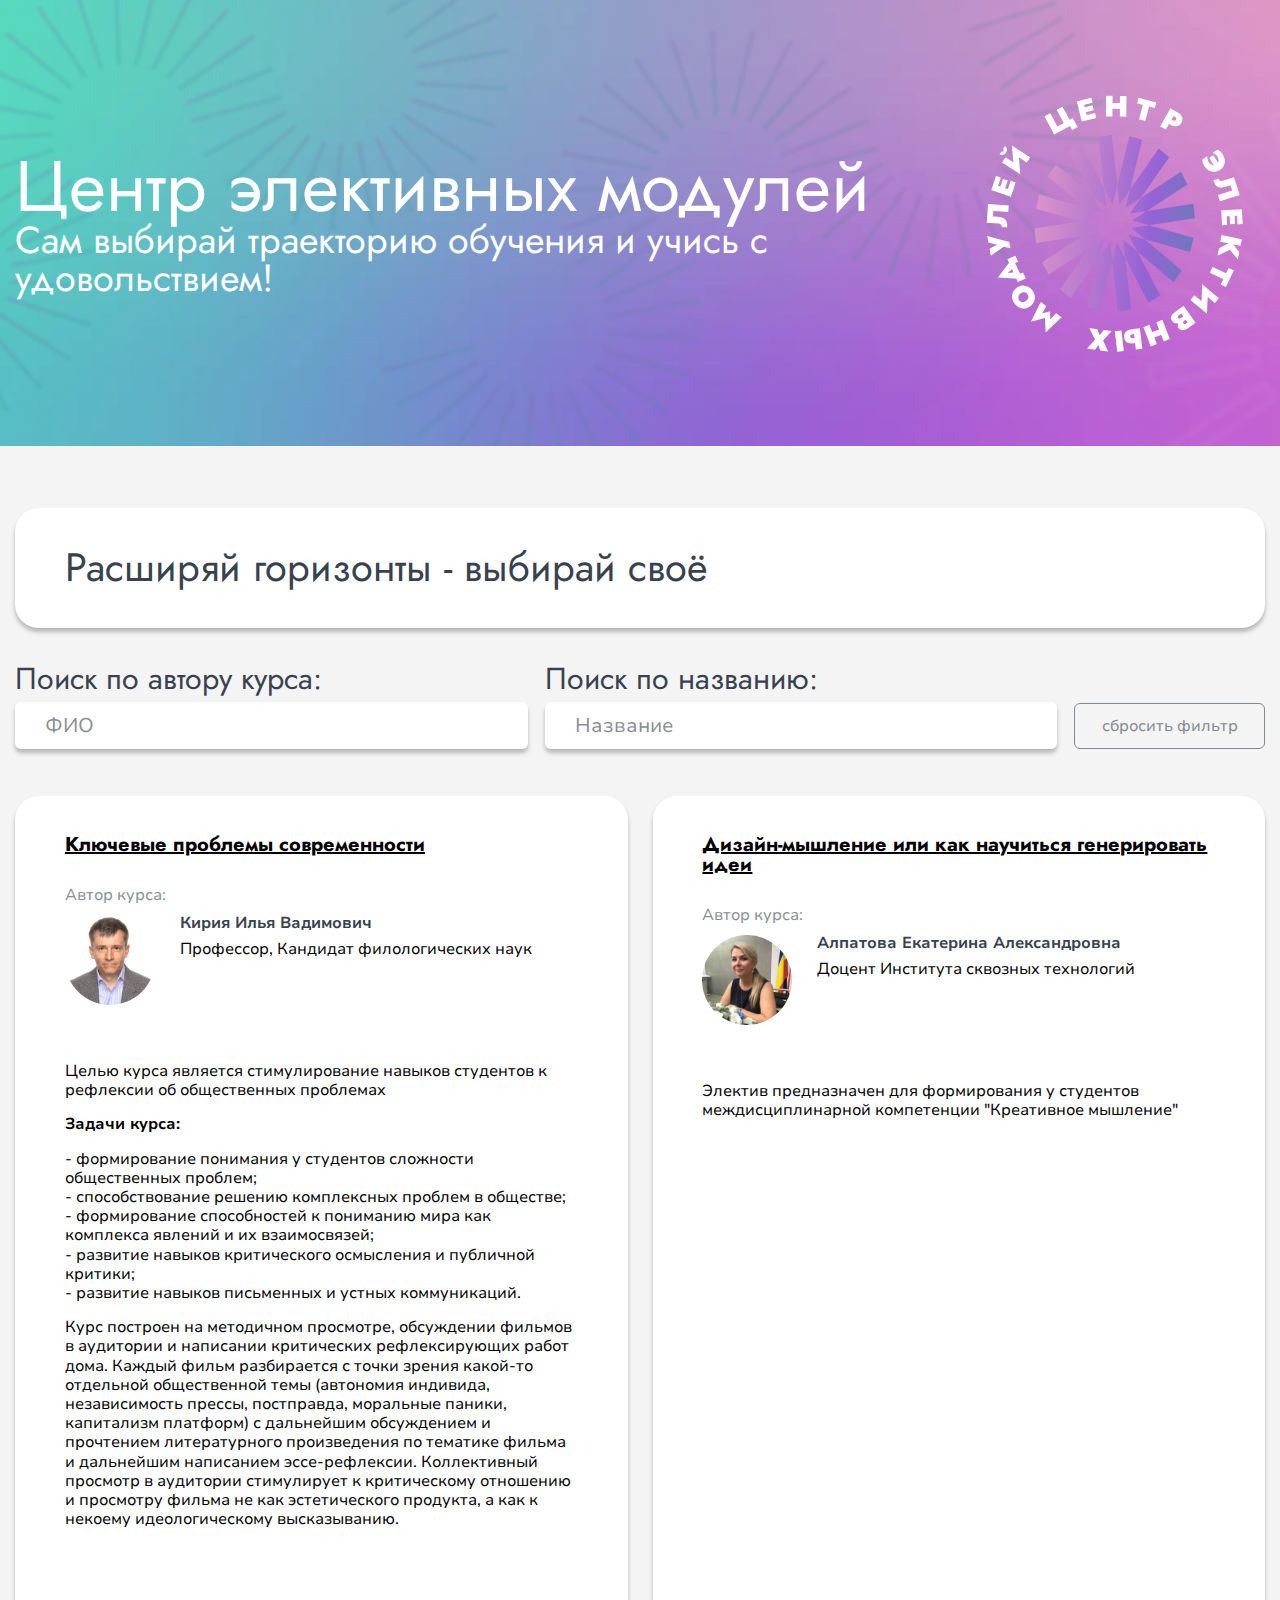
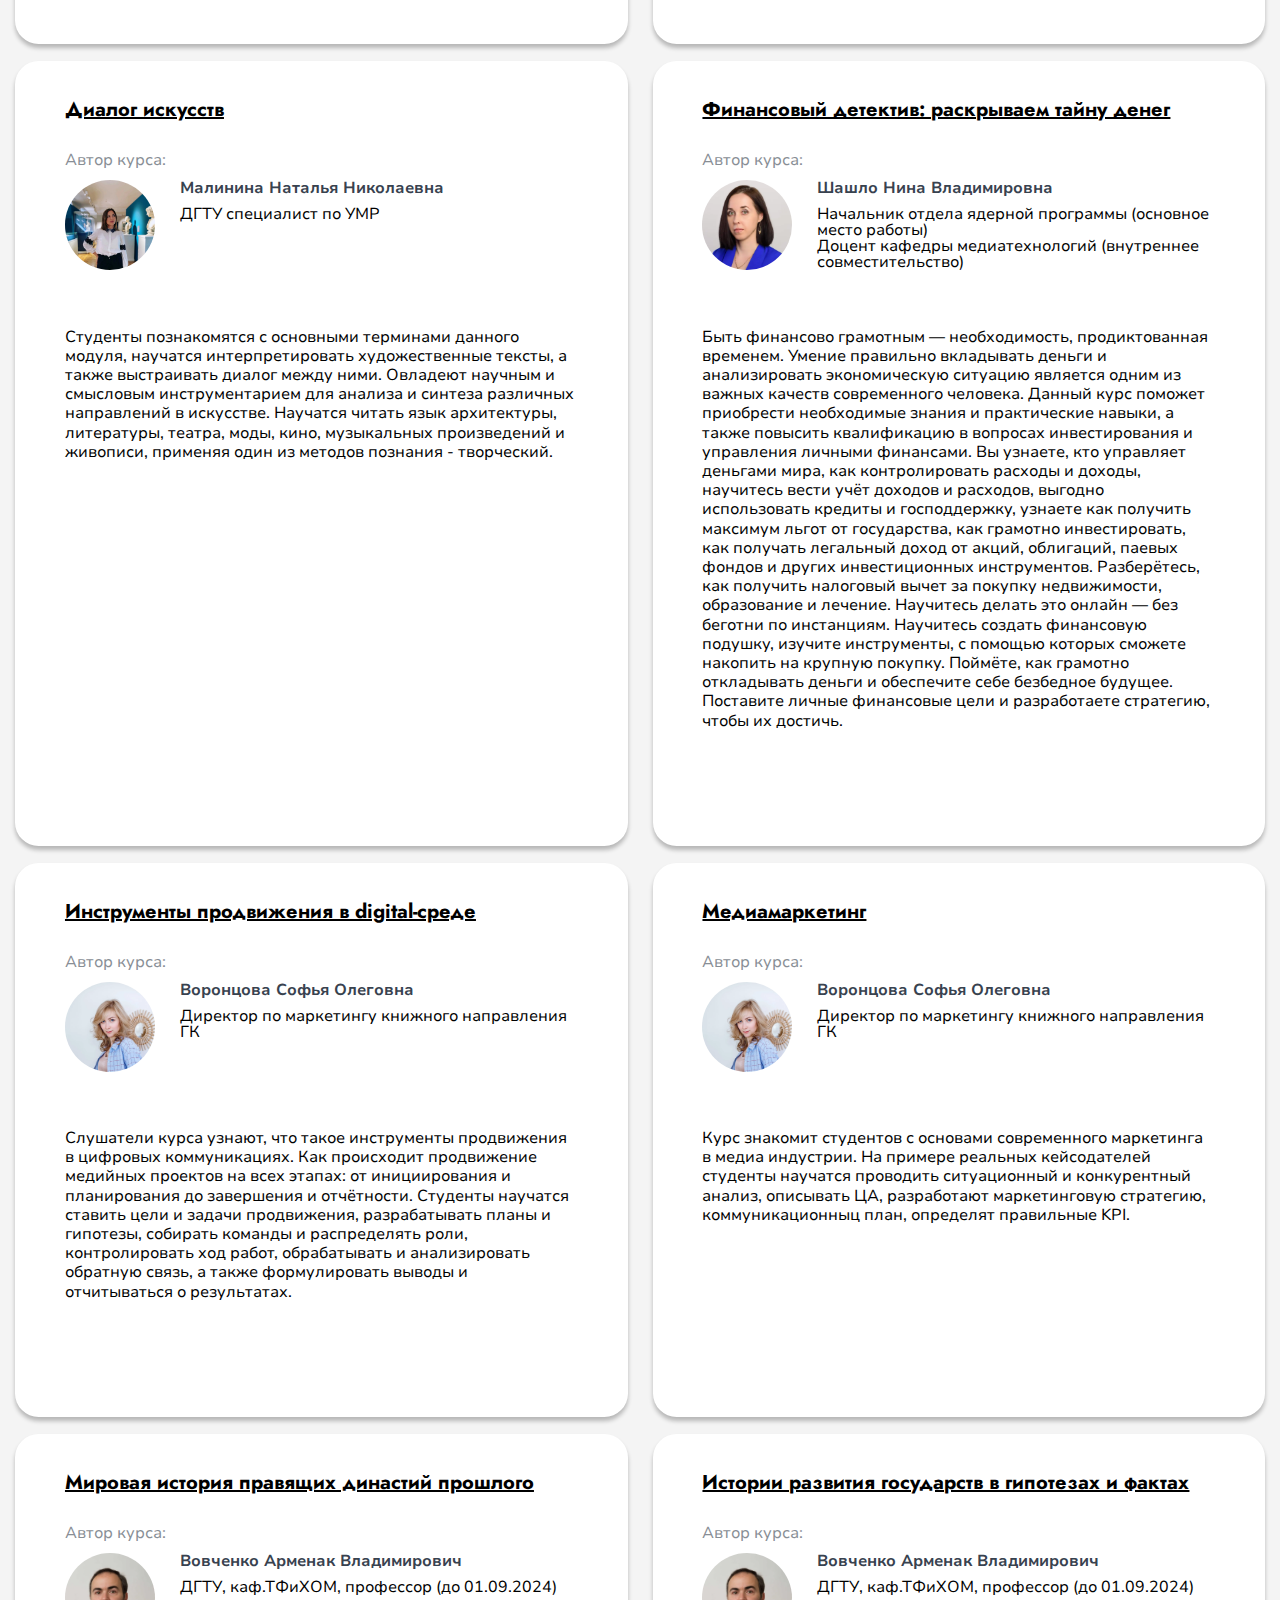
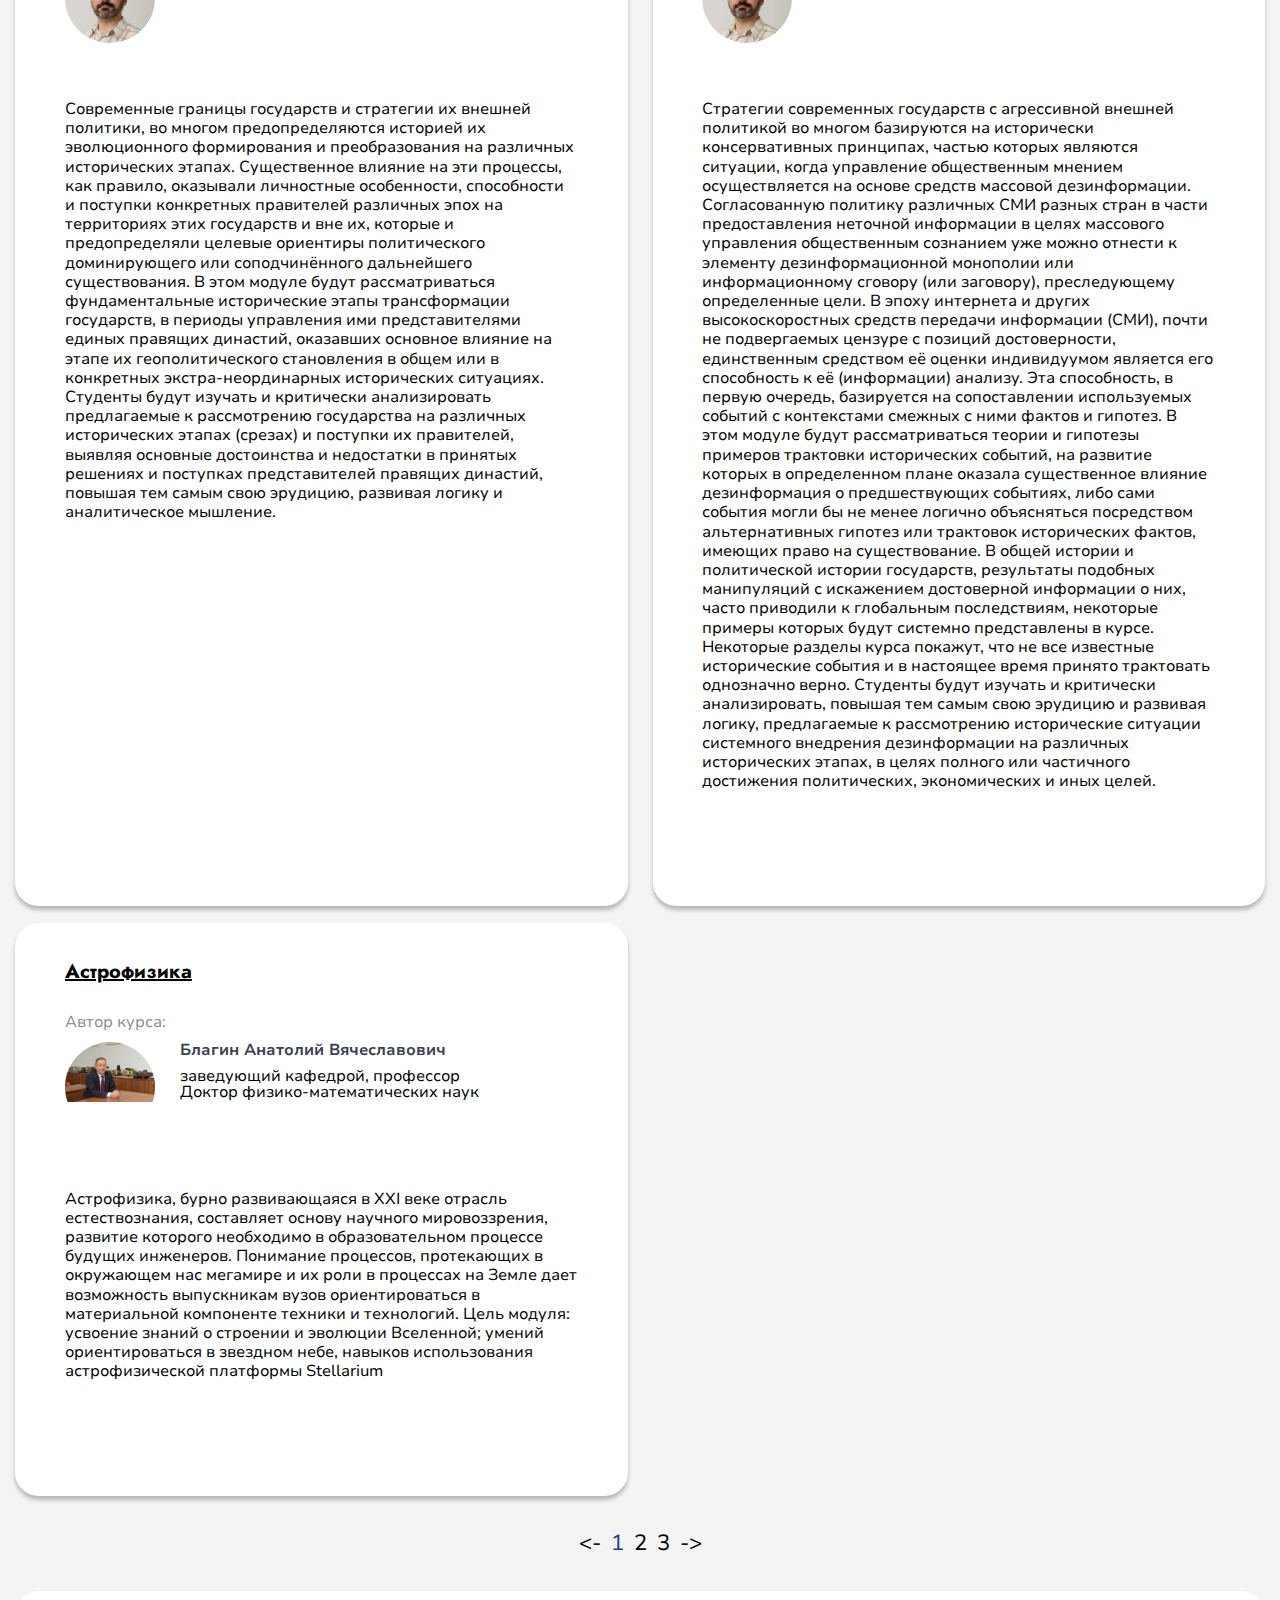
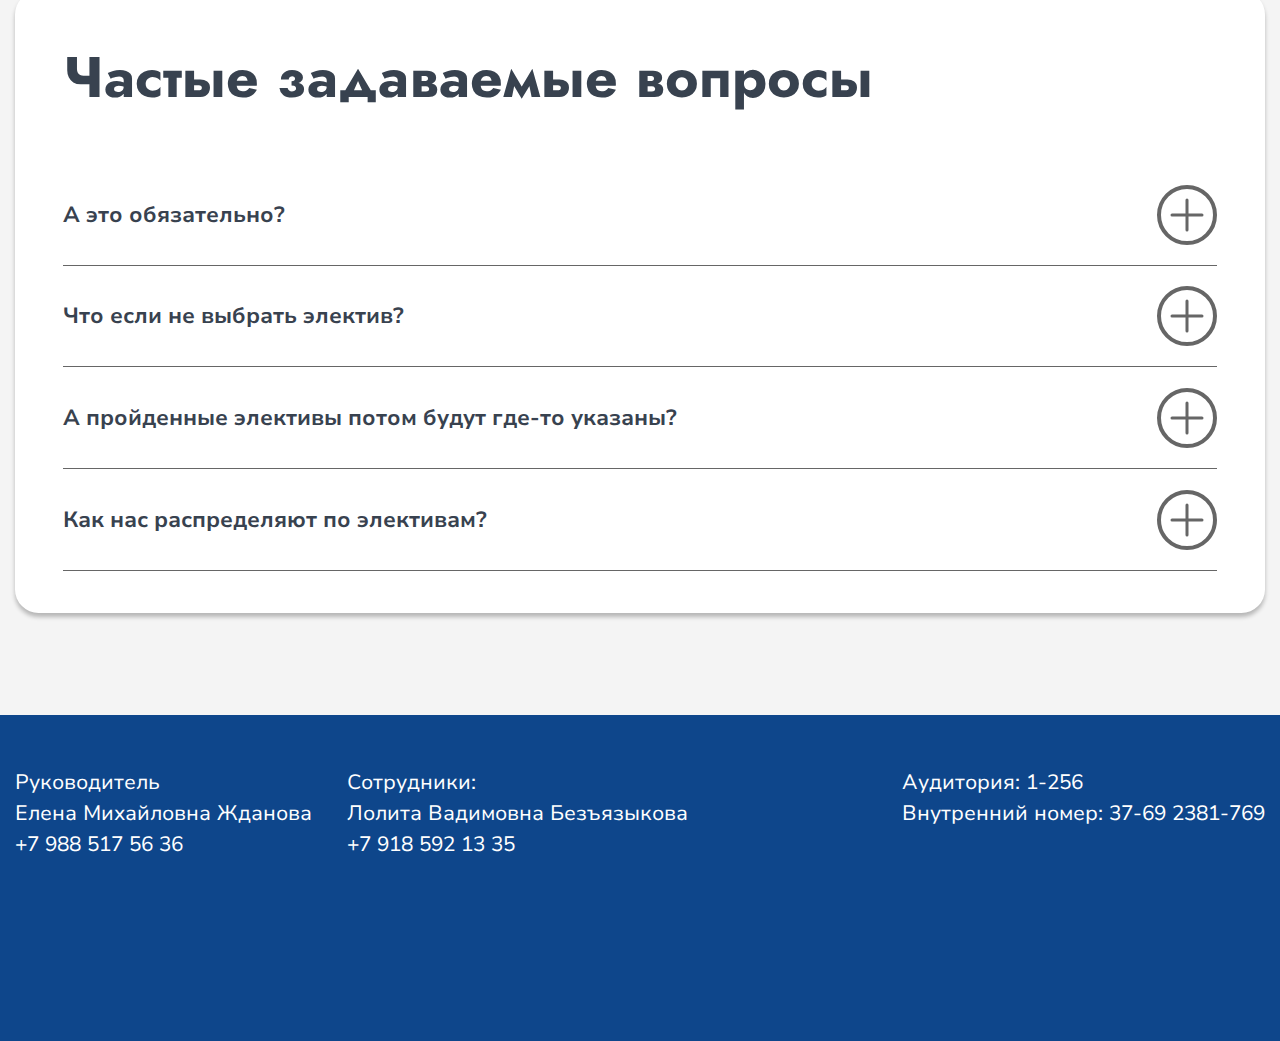
==== commit 93666c8b: "Add files via upload" ====
--- a/index.html
+++ b/index.html
@@ -5,7 +5,7 @@
 	<title>Главная</title>
 	<meta charset="UTF-8">
 	<meta name="format-detection" content="telephone=no">
-	<link rel="stylesheet" href="css/style.min.css?_v=20250312160101">
+	<link rel="stylesheet" href="css/style.min.css?_v=20250313123957">
 	<meta name="viewport" content="width=device-width, initial-scale=1.0">
 </head>
 
@@ -114,6 +114,269 @@
 								<p>
 									Электив предназначен для формирования у студентов междисциплинарной компетенции "Креативное
 									мышление"
+								</p>
+							</div>
+						</a>
+						<a href="elective3.html" class="electives__block elective-block">
+							<p class="elective-block__title">Диалог искусств</p>
+							<div class="elective-block__author">
+								<p>Автор курса:</p>
+								<div class="elective-block__author-block">
+									<div class="elective-block__img">
+										<picture><source srcset="img/teachers/3.webp" type="image/webp"><img src="img/teachers/3.jpg" alt="3"></picture>
+									</div>
+									<div class="elective-block__author-name-block">
+										<p class="elective-block__author-name">Малинина Наталья Николаевна</p>
+										<p class="elective-block__author-subtitle">ДГТУ специалист по УМР</p>
+									</div>
+								</div>
+							</div>
+							<div class="elective-block__description">
+								<p>
+									Студенты познакомятся с основными терминами данного модуля, научатся интерпретировать
+									художественные тексты, а также
+									выстраивать диалог между ними. Овладеют научным и смысловым инструментарием для анализа и
+									синтеза различных направлений
+									в искусстве. Научатся читать язык архитектуры, литературы, театра, моды, кино, музыкальных
+									произведений и живописи,
+									применяя один из методов познания - творческий.
+								</p>
+							</div>
+						</a>
+						<a href="elective4.html" class="electives__block elective-block">
+							<p class="elective-block__title">
+								Финансовый детектив: раскрываем тайну денег
+							</p>
+							<div class="elective-block__author">
+								<p>Автор курса:</p>
+								<div class="elective-block__author-block">
+									<div class="elective-block__img">
+										<picture><source srcset="img/teachers/4.webp" type="image/webp"><img src="img/teachers/4.png" alt="4"></picture>
+									</div>
+									<div class="elective-block__author-name-block">
+										<p class="elective-block__author-name">Шашло Нина Владимировна</p>
+										<p class="elective-block__author-subtitle">
+											Начальник отдела ядерной программы (основное место работы) <br>
+											Доцент кафедры медиатехнологий (внутреннее совместительство)
+										</p>
+									</div>
+								</div>
+							</div>
+							<div class="elective-block__description">
+								<p>
+									Быть финансово грамотным — необходимость, продиктованная временем. Умение правильно
+									вкладывать деньги и анализировать
+									экономическую ситуацию является одним из важных качеств современного человека. Данный курс
+									поможет приобрести
+									необходимые знания и практические навыки, а также повысить квалификацию в вопросах
+									инвестирования и управления личными
+									финансами.
+									Вы узнаете, кто управляет деньгами мира, как контролировать расходы и доходы, научитесь вести
+									учёт доходов и расходов,
+									выгодно использовать кредиты и господдержку, узнаете как получить максимум льгот от
+									государства, как грамотно
+									инвестировать, как получать легальный доход от акций, облигаций, паевых фондов и других
+									инвестиционных инструментов.
+									Разберётесь, как получить налоговый вычет за покупку недвижимости, образование и лечение.
+									Научитесь делать это онлайн —
+									без беготни по инстанциям. Научитесь создать финансовую подушку, изучите инструменты, с
+									помощью которых сможете накопить
+									на крупную покупку. Поймёте, как грамотно откладывать деньги и обеспечите себе безбедное
+									будущее. Поставите личные
+									финансовые цели и разработаете стратегию, чтобы их достичь.
+								</p>
+							</div>
+						</a>
+						<a href="elective5.html" class="electives__block elective-block">
+							<p class="elective-block__title">
+								Инструменты продвижения в digital-среде
+							</p>
+							<div class="elective-block__author">
+								<p>Автор курса:</p>
+								<div class="elective-block__author-block">
+									<div class="elective-block__img">
+										<picture><source srcset="img/teachers/5.webp" type="image/webp"><img src="img/teachers/5.jpg" alt="5"></picture>
+									</div>
+									<div class="elective-block__author-name-block">
+										<p class="elective-block__author-name">Воронцова Софья Олеговна</p>
+										<p class="elective-block__author-subtitle">
+											Директор по маркетингу книжного направления ГК
+										</p>
+									</div>
+								</div>
+							</div>
+							<div class="elective-block__description">
+								<p>
+									Слушатели курса узнают, что такое инструменты продвижения в цифровых коммуникациях. Как
+									происходит продвижение медийных
+									проектов на всех этапах: от инициирования и планирования до завершения и отчётности. Студенты
+									научатся ставить цели и
+									задачи продвижения, разрабатывать планы и гипотезы, собирать команды и распределять роли,
+									контролировать ход работ,
+									обрабатывать и анализировать обратную связь, а также формулировать выводы и отчитываться о
+									результатах.
+								</p>
+							</div>
+						</a>
+						<a href="elective6.html" class="electives__block elective-block">
+							<p class="elective-block__title">
+								Медиамаркетинг
+							</p>
+							<div class="elective-block__author">
+								<p>Автор курса:</p>
+								<div class="elective-block__author-block">
+									<div class="elective-block__img">
+										<picture><source srcset="img/teachers/5.webp" type="image/webp"><img src="img/teachers/5.jpg" alt="5"></picture>
+									</div>
+									<div class="elective-block__author-name-block">
+										<p class="elective-block__author-name">Воронцова Софья Олеговна</p>
+										<p class="elective-block__author-subtitle">
+											Директор по маркетингу книжного направления ГК
+										</p>
+									</div>
+								</div>
+							</div>
+							<div class="elective-block__description">
+								<p>
+									Курс знакомит студентов с основами современного маркетинга в медиа индустрии. На примере
+									реальных кейсодателей студенты
+									научатся проводить ситуационный и конкурентный анализ, описывать ЦА, разработают
+									маркетинговую стратегию,
+									коммуникационныц план, определят правильные KPI.
+								</p>
+							</div>
+						</a>
+						<a href="elective7.html" class="electives__block elective-block">
+							<p class="elective-block__title">
+								Мировая история правящих династий прошлого
+							</p>
+							<div class="elective-block__author">
+								<p>Автор курса:</p>
+								<div class="elective-block__author-block">
+									<div class="elective-block__img">
+										<picture><source srcset="img/teachers/6.webp" type="image/webp"><img src="img/teachers/6.jpg" alt="6"></picture>
+									</div>
+									<div class="elective-block__author-name-block">
+										<p class="elective-block__author-name">Вовченко Арменак Владимирович</p>
+										<p class="elective-block__author-subtitle">
+											ДГТУ, каф.ТФиХОМ, профессор (до 01.09.2024)
+										</p>
+									</div>
+								</div>
+							</div>
+							<div class="elective-block__description">
+								<p>
+									Современные границы государств и стратегии их внешней политики, во многом предопределяются
+									историей их эволюционного
+									формирования и преобразования на различных исторических этапах. Существенное влияние на эти
+									процессы, как правило,
+									оказывали личностные особенности, способности и поступки конкретных правителей различных эпох
+									на территориях этих
+									государств и вне их, которые и предопределяли целевые ориентиры политического доминирующего
+									или соподчинённого
+									дальнейшего существования. В этом модуле будут рассматриваться фундаментальные исторические
+									этапы трансформации
+									государств, в периоды управления ими представителями единых правящих династий, оказавших
+									основное влияние на этапе их
+									геополитического становления в общем или в конкретных экстра-неординарных исторических
+									ситуациях.
+									Студенты будут изучать и критически анализировать предлагаемые к рассмотрению государства на
+									различных исторических
+									этапах (срезах) и поступки их правителей, выявляя основные достоинства и недостатки в
+									принятых решениях и поступках
+									представителей правящих династий, повышая тем самым свою эрудицию, развивая логику и
+									аналитическое мышление.
+
+								</p>
+							</div>
+						</a>
+						<a href="elective8.html" class="electives__block elective-block">
+							<p class="elective-block__title">
+								Истории развития государств в гипотезах и фактах
+							</p>
+							<div class="elective-block__author">
+								<p>Автор курса:</p>
+								<div class="elective-block__author-block">
+									<div class="elective-block__img">
+										<picture><source srcset="img/teachers/6.webp" type="image/webp"><img src="img/teachers/6.jpg" alt="6"></picture>
+									</div>
+									<div class="elective-block__author-name-block">
+										<p class="elective-block__author-name">Вовченко Арменак Владимирович</p>
+										<p class="elective-block__author-subtitle">
+											ДГТУ, каф.ТФиХОМ, профессор (до 01.09.2024)
+										</p>
+									</div>
+								</div>
+							</div>
+							<div class="elective-block__description">
+								<p>
+									Стратегии современных государств с агрессивной внешней политикой во многом базируются на
+									исторически консервативных
+									принципах, частью которых являются ситуации, когда управление общественным мнением
+									осуществляется на основе средств
+									массовой дезинформации. Согласованную политику различных СМИ разных стран в части
+									предоставления неточной информации в
+									целях массового управления общественным сознанием уже можно отнести к элементу
+									дезинформационной монополии или
+									информационному сговору (или заговору), преследующему определенные цели. В эпоху интернета и
+									других высокоскоростных
+									средств передачи информации (СМИ), почти не подвергаемых цензуре с позиций достоверности,
+									единственным средством её
+									оценки индивидуумом является его способность к её (информации) анализу. Эта способность, в
+									первую очередь, базируется на
+									сопоставлении используемых событий с контекстами смежных с ними фактов и гипотез. В этом
+									модуле будут рассматриваться
+									теории и гипотезы примеров трактовки исторических событий, на развитие которых в определенном
+									плане оказала существенное
+									влияние дезинформация о предшествующих событиях, либо сами события могли бы не менее логично
+									объясняться посредством
+									альтернативных гипотез или трактовок исторических фактов, имеющих право на существование. В
+									общей истории и политической
+									истории государств, результаты подобных манипуляций с искажением достоверной информации о
+									них, часто приводили к
+									глобальным последствиям, некоторые примеры которых будут системно представлены в курсе.
+									Некоторые разделы курса покажут,
+									что не все известные исторические события и в настоящее время принято трактовать однозначно
+									верно.
+									Студенты будут изучать и критически анализировать, повышая тем самым свою эрудицию и развивая
+									логику, предлагаемые к
+									рассмотрению исторические ситуации системного внедрения дезинформации на различных
+									исторических этапах, в целях полного
+									или частичного достижения политических, экономических и иных целей.
+
+								</p>
+							</div>
+						</a>
+						<a href="elective9.html" class="electives__block elective-block">
+							<p class="elective-block__title">
+								Астрофизика
+							</p>
+							<div class="elective-block__author">
+								<p>Автор курса:</p>
+								<div class="elective-block__author-block">
+									<div class="elective-block__img">
+										<picture><source srcset="img/teachers/7.webp" type="image/webp"><img src="img/teachers/7.jpg" alt="7"></picture>
+									</div>
+									<div class="elective-block__author-name-block">
+										<p class="elective-block__author-name">Благин Анатолий Вячеславович</p>
+										<p class="elective-block__author-subtitle">
+											заведующий кафедрой, профессор <br>
+											Доктор физико-математических наук
+										</p>
+									</div>
+								</div>
+							</div>
+							<div class="elective-block__description">
+								<p>
+									Астрофизика, бурно развивающаяся в XXI веке отрасль естествознания, составляет основу
+									научного мировоззрения, развитие
+									которого необходимо в образовательном процессе будущих инженеров. Понимание процессов,
+									протекающих в окружающем нас
+									мегамире и их роли в процессах на Земле дает возможность выпускникам вузов ориентироваться в
+									материальной компоненте
+									техники и технологий. Цель модуля: усвоение знаний о строении и эволюции Вселенной; умений
+									ориентироваться в звездном
+									небе, навыков использования астрофизической платформы Stellarium
 								</p>
 							</div>
 						</a>
@@ -236,7 +499,7 @@
 			</div>
 		</footer>
 	</div>
-	<script src="js/app.min.js?_v=20250312160101"></script>
+	<script src="js/app.min.js?_v=20250313123957"></script>
 </body>
 
 </html>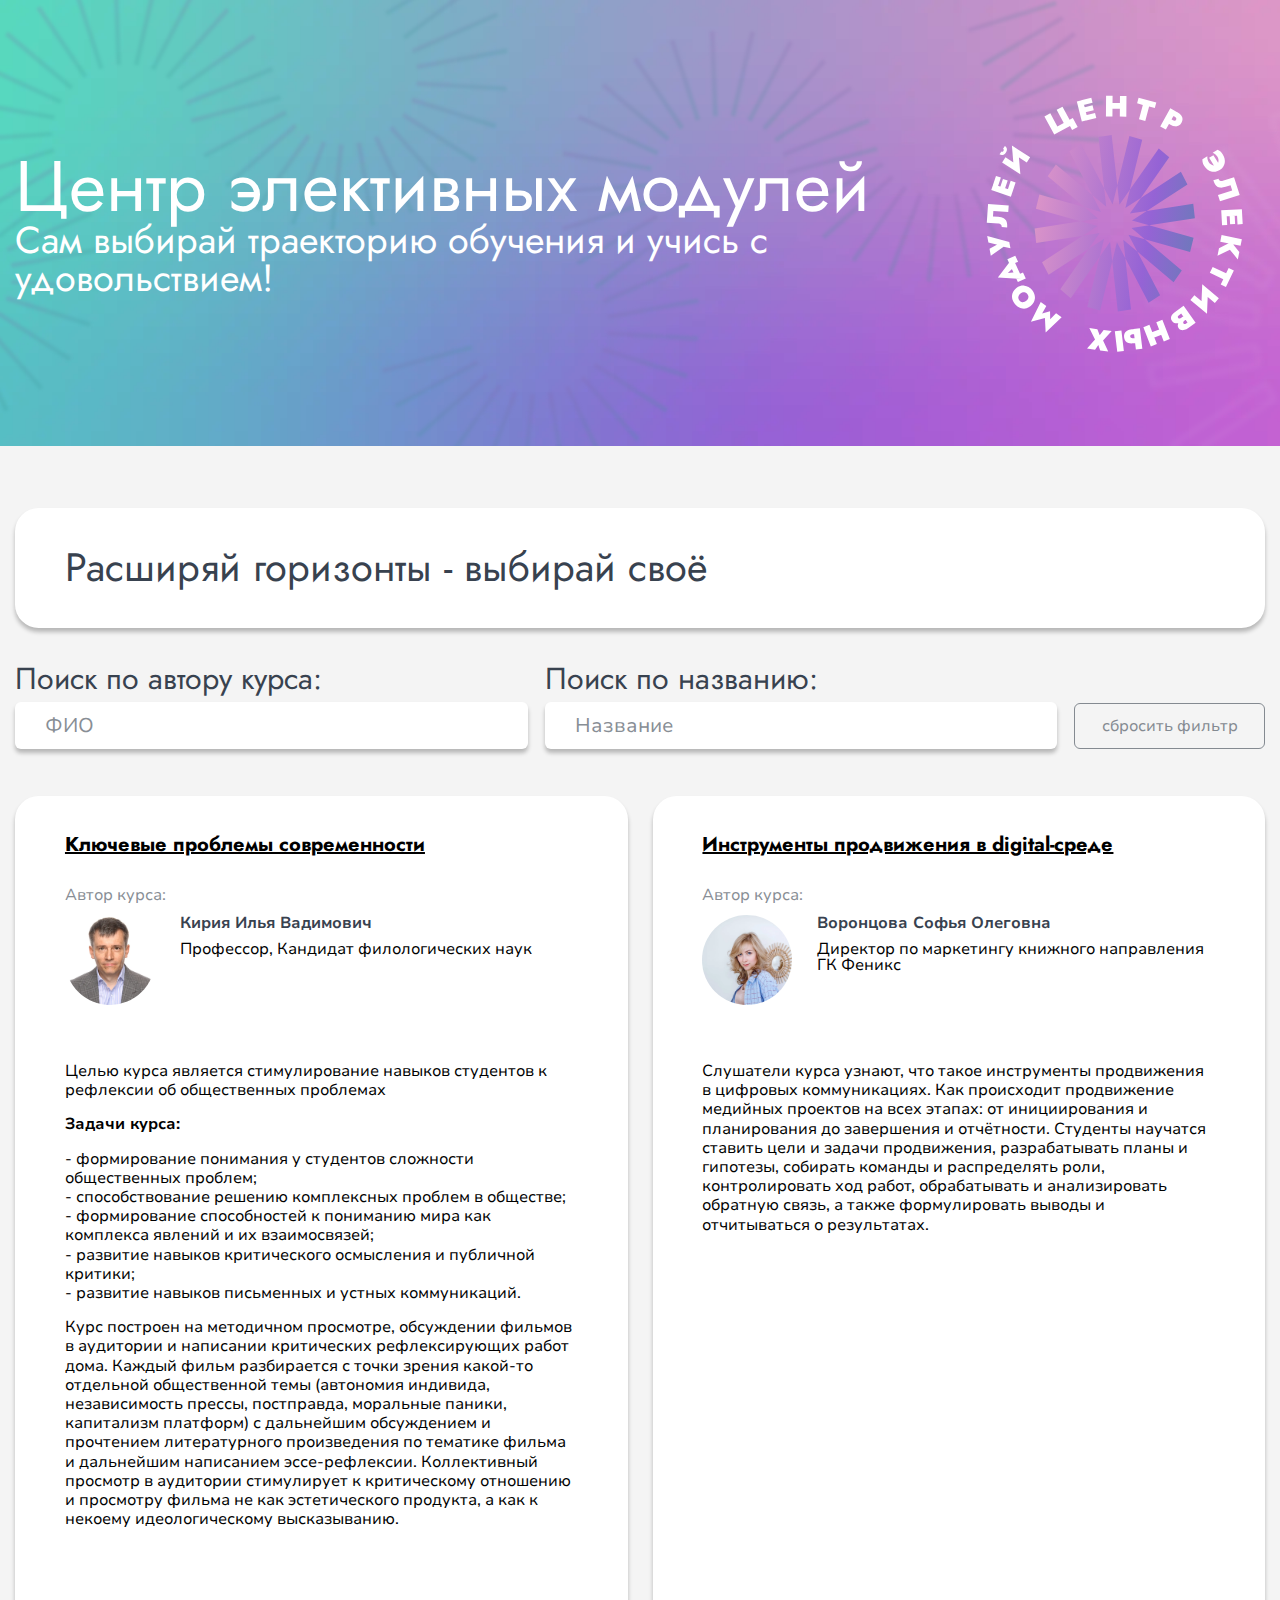
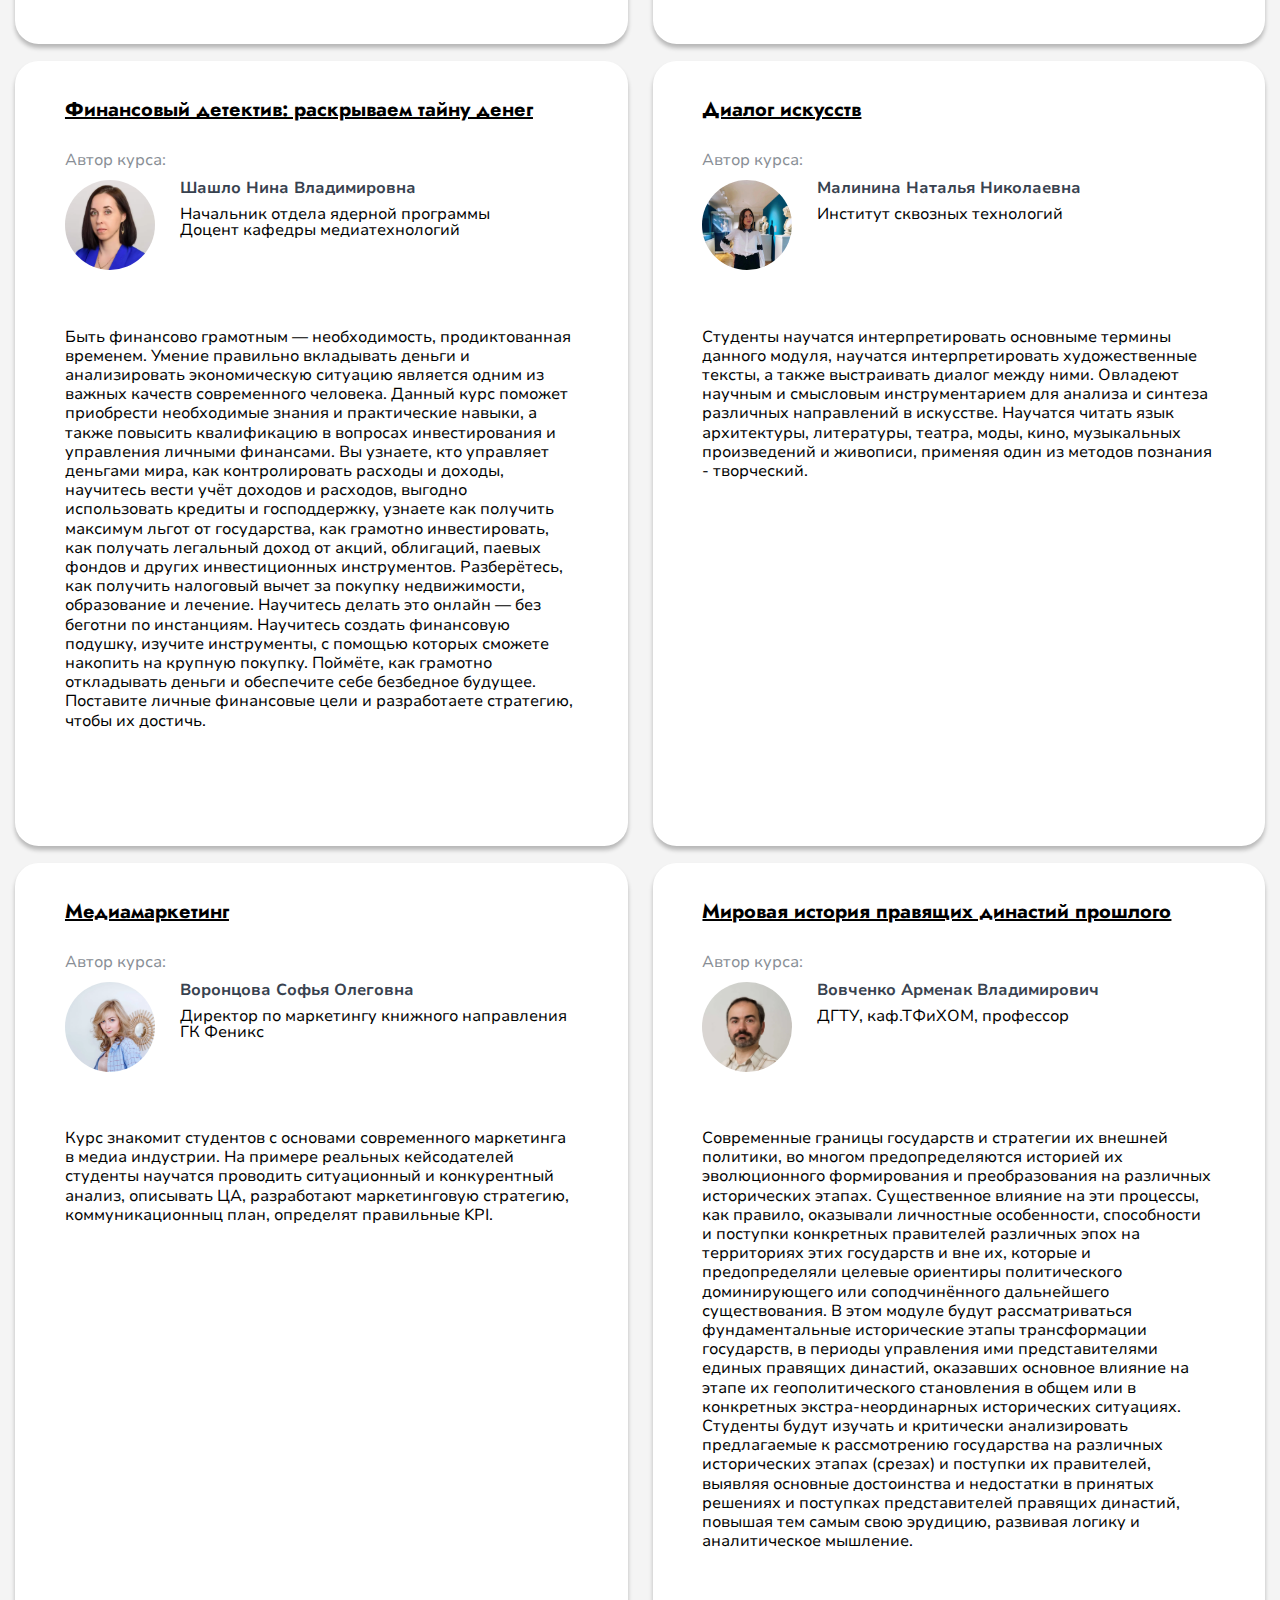
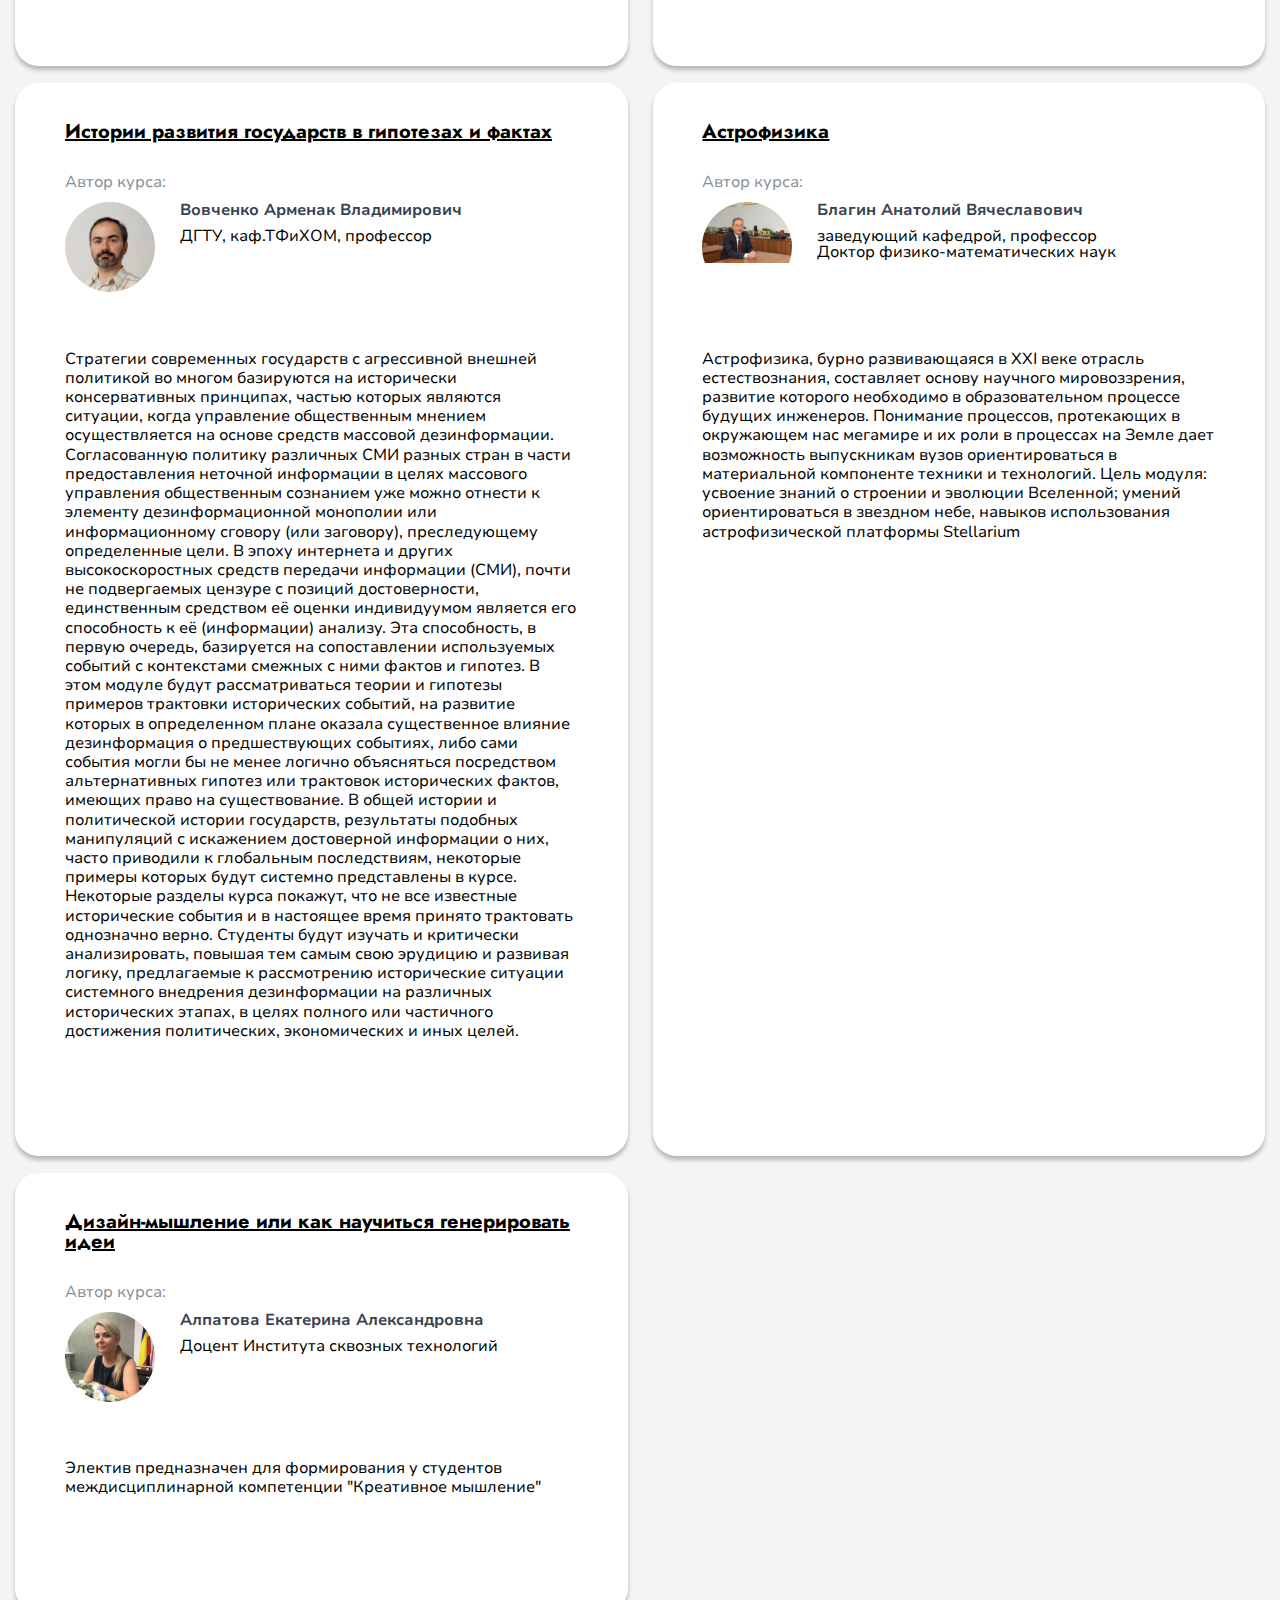
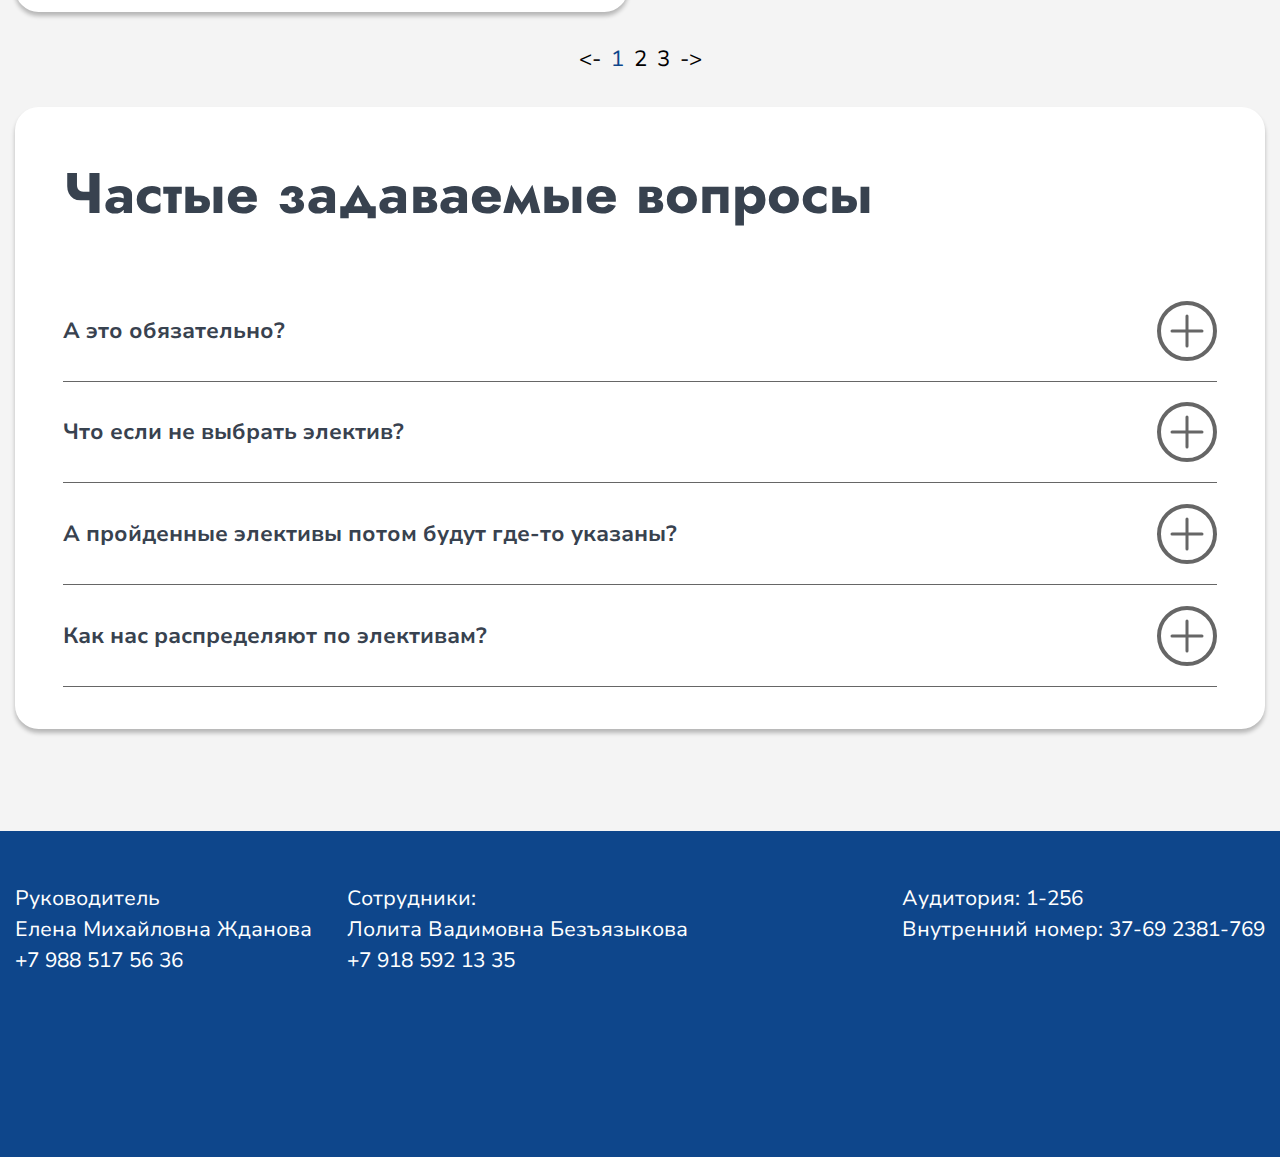
==== commit ee18594f: "Add files via upload" ====
--- a/index.html
+++ b/index.html
@@ -5,7 +5,7 @@
 	<title>Главная</title>
 	<meta charset="UTF-8">
 	<meta name="format-detection" content="telephone=no">
-	<link rel="stylesheet" href="css/style.min.css?_v=20250313123957">
+	<link rel="stylesheet" href="css/style.min.css?_v=20250313130450">
 	<meta name="viewport" content="width=device-width, initial-scale=1.0">
 </head>
 
@@ -96,50 +96,34 @@
 								</p>
 							</div>
 						</a>
-						<a href="elective.html" class="electives__block elective-block">
-							<p class="elective-block__title">Дизайн-мышление или как научиться генерировать идеи</p>
-							<div class="elective-block__author">
-								<p>Автор курса:</p>
-								<div class="elective-block__author-block">
-									<div class="elective-block__img">
-										<picture><source srcset="img/teachers/2.webp" type="image/webp"><img src="img/teachers/2.jpg" alt="2"></picture>
-									</div>
-									<div class="elective-block__author-name-block">
-										<p class="elective-block__author-name">Алпатова Екатерина Александровна</p>
-										<p class="elective-block__author-subtitle">Доцент Института сквозных технологий</p>
-									</div>
-								</div>
-							</div>
-							<div class="elective-block__description">
-								<p>
-									Электив предназначен для формирования у студентов междисциплинарной компетенции "Креативное
-									мышление"
-								</p>
-							</div>
-						</a>
-						<a href="elective3.html" class="electives__block elective-block">
-							<p class="elective-block__title">Диалог искусств</p>
-							<div class="elective-block__author">
-								<p>Автор курса:</p>
-								<div class="elective-block__author-block">
-									<div class="elective-block__img">
-										<picture><source srcset="img/teachers/3.webp" type="image/webp"><img src="img/teachers/3.jpg" alt="3"></picture>
-									</div>
-									<div class="elective-block__author-name-block">
-										<p class="elective-block__author-name">Малинина Наталья Николаевна</p>
-										<p class="elective-block__author-subtitle">ДГТУ специалист по УМР</p>
-									</div>
-								</div>
-							</div>
-							<div class="elective-block__description">
-								<p>
-									Студенты познакомятся с основными терминами данного модуля, научатся интерпретировать
-									художественные тексты, а также
-									выстраивать диалог между ними. Овладеют научным и смысловым инструментарием для анализа и
-									синтеза различных направлений
-									в искусстве. Научатся читать язык архитектуры, литературы, театра, моды, кино, музыкальных
-									произведений и живописи,
-									применяя один из методов познания - творческий.
+						<a href="elective5.html" class="electives__block elective-block">
+							<p class="elective-block__title">
+								Инструменты продвижения в digital-среде
+							</p>
+							<div class="elective-block__author">
+								<p>Автор курса:</p>
+								<div class="elective-block__author-block">
+									<div class="elective-block__img">
+										<picture><source srcset="img/teachers/5.webp" type="image/webp"><img src="img/teachers/5.jpg" alt="5"></picture>
+									</div>
+									<div class="elective-block__author-name-block">
+										<p class="elective-block__author-name">Воронцова Софья Олеговна</p>
+										<p class="elective-block__author-subtitle">
+											Директор по маркетингу книжного направления ГК Феникс
+										</p>
+									</div>
+								</div>
+							</div>
+							<div class="elective-block__description">
+								<p>
+									Слушатели курса узнают, что такое инструменты продвижения в цифровых коммуникациях. Как
+									происходит продвижение медийных
+									проектов на всех этапах: от инициирования и планирования до завершения и отчётности. Студенты
+									научатся ставить цели и
+									задачи продвижения, разрабатывать планы и гипотезы, собирать команды и распределять роли,
+									контролировать ход работ,
+									обрабатывать и анализировать обратную связь, а также формулировать выводы и отчитываться о
+									результатах.
 								</p>
 							</div>
 						</a>
@@ -156,8 +140,8 @@
 									<div class="elective-block__author-name-block">
 										<p class="elective-block__author-name">Шашло Нина Владимировна</p>
 										<p class="elective-block__author-subtitle">
-											Начальник отдела ядерной программы (основное место работы) <br>
-											Доцент кафедры медиатехнологий (внутреннее совместительство)
+											Начальник отдела ядерной программы <br>
+											Доцент кафедры медиатехнологий
 										</p>
 									</div>
 								</div>
@@ -187,34 +171,30 @@
 								</p>
 							</div>
 						</a>
-						<a href="elective5.html" class="electives__block elective-block">
-							<p class="elective-block__title">
-								Инструменты продвижения в digital-среде
-							</p>
-							<div class="elective-block__author">
-								<p>Автор курса:</p>
-								<div class="elective-block__author-block">
-									<div class="elective-block__img">
-										<picture><source srcset="img/teachers/5.webp" type="image/webp"><img src="img/teachers/5.jpg" alt="5"></picture>
-									</div>
-									<div class="elective-block__author-name-block">
-										<p class="elective-block__author-name">Воронцова Софья Олеговна</p>
-										<p class="elective-block__author-subtitle">
-											Директор по маркетингу книжного направления ГК
-										</p>
-									</div>
-								</div>
-							</div>
-							<div class="elective-block__description">
-								<p>
-									Слушатели курса узнают, что такое инструменты продвижения в цифровых коммуникациях. Как
-									происходит продвижение медийных
-									проектов на всех этапах: от инициирования и планирования до завершения и отчётности. Студенты
-									научатся ставить цели и
-									задачи продвижения, разрабатывать планы и гипотезы, собирать команды и распределять роли,
-									контролировать ход работ,
-									обрабатывать и анализировать обратную связь, а также формулировать выводы и отчитываться о
-									результатах.
+						<a href="elective3.html" class="electives__block elective-block">
+							<p class="elective-block__title">Диалог искусств</p>
+							<div class="elective-block__author">
+								<p>Автор курса:</p>
+								<div class="elective-block__author-block">
+									<div class="elective-block__img">
+										<picture><source srcset="img/teachers/3.webp" type="image/webp"><img src="img/teachers/3.jpg" alt="3"></picture>
+									</div>
+									<div class="elective-block__author-name-block">
+										<p class="elective-block__author-name">Малинина Наталья Николаевна</p>
+										<p class="elective-block__author-subtitle">Институт сквозных технологий</p>
+									</div>
+								</div>
+							</div>
+							<div class="elective-block__description">
+								<p>
+									Студенты научатся интерпретировать основныме термины данного модуля, научатся
+									интерпретировать
+									художественные тексты, а также
+									выстраивать диалог между ними. Овладеют научным и смысловым инструментарием для анализа и
+									синтеза различных направлений
+									в искусстве. Научатся читать язык архитектуры, литературы, театра, моды, кино, музыкальных
+									произведений и живописи,
+									применяя один из методов познания - творческий.
 								</p>
 							</div>
 						</a>
@@ -231,7 +211,7 @@
 									<div class="elective-block__author-name-block">
 										<p class="elective-block__author-name">Воронцова Софья Олеговна</p>
 										<p class="elective-block__author-subtitle">
-											Директор по маркетингу книжного направления ГК
+											Директор по маркетингу книжного направления ГК Феникс
 										</p>
 									</div>
 								</div>
@@ -259,7 +239,7 @@
 									<div class="elective-block__author-name-block">
 										<p class="elective-block__author-name">Вовченко Арменак Владимирович</p>
 										<p class="elective-block__author-subtitle">
-											ДГТУ, каф.ТФиХОМ, профессор (до 01.09.2024)
+											ДГТУ, каф.ТФиХОМ, профессор
 										</p>
 									</div>
 								</div>
@@ -303,7 +283,7 @@
 									<div class="elective-block__author-name-block">
 										<p class="elective-block__author-name">Вовченко Арменак Владимирович</p>
 										<p class="elective-block__author-subtitle">
-											ДГТУ, каф.ТФиХОМ, профессор (до 01.09.2024)
+											ДГТУ, каф.ТФиХОМ, профессор
 										</p>
 									</div>
 								</div>
@@ -380,6 +360,27 @@
 								</p>
 							</div>
 						</a>
+						<a href="elective.html" class="electives__block elective-block">
+							<p class="elective-block__title">Дизайн-мышление или как научиться генерировать идеи</p>
+							<div class="elective-block__author">
+								<p>Автор курса:</p>
+								<div class="elective-block__author-block">
+									<div class="elective-block__img">
+										<picture><source srcset="img/teachers/2.webp" type="image/webp"><img src="img/teachers/2.jpg" alt="2"></picture>
+									</div>
+									<div class="elective-block__author-name-block">
+										<p class="elective-block__author-name">Алпатова Екатерина Александровна</p>
+										<p class="elective-block__author-subtitle">Доцент Института сквозных технологий</p>
+									</div>
+								</div>
+							</div>
+							<div class="elective-block__description">
+								<p>
+									Электив предназначен для формирования у студентов междисциплинарной компетенции "Креативное
+									мышление"
+								</p>
+							</div>
+						</a>
 					</div>
 					<ul class="electives__nav">
 						<li>
@@ -499,7 +500,7 @@
 			</div>
 		</footer>
 	</div>
-	<script src="js/app.min.js?_v=20250313123957"></script>
+	<script src="js/app.min.js?_v=20250313130450"></script>
 </body>
 
 </html>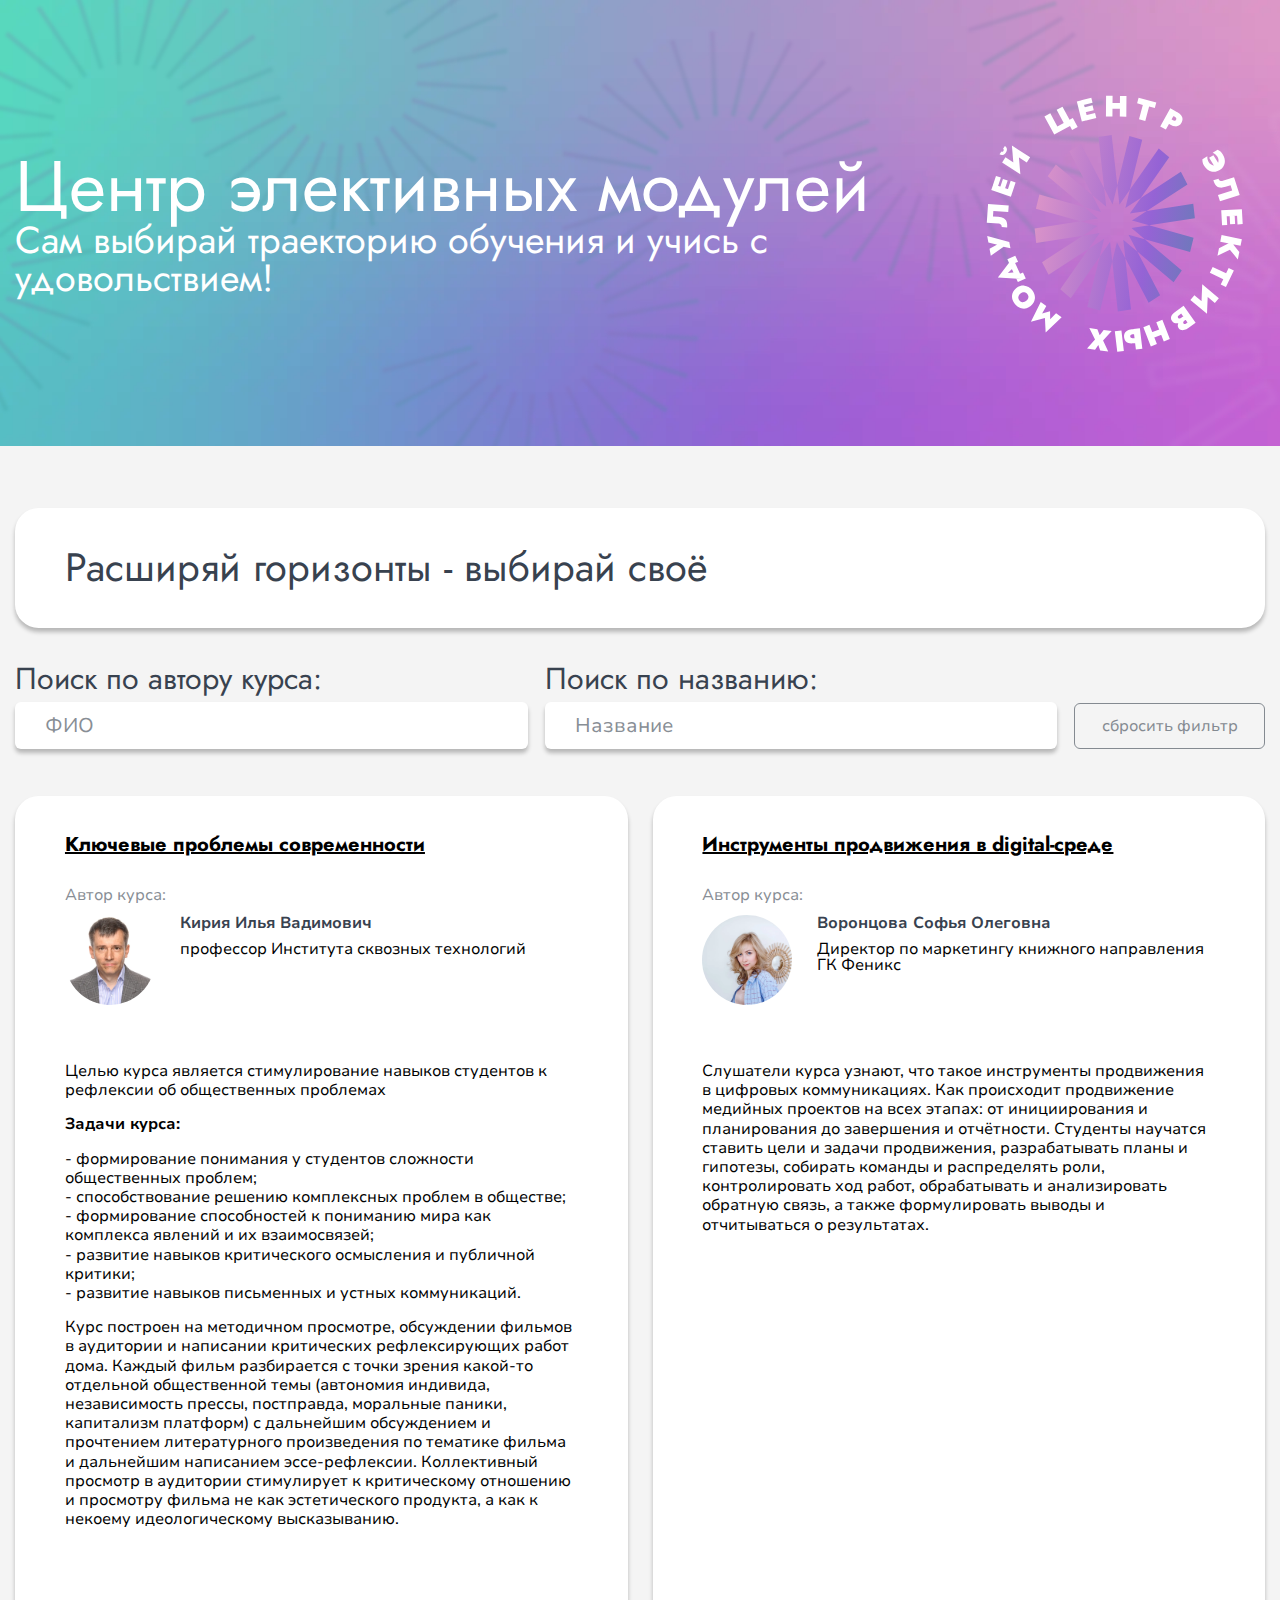
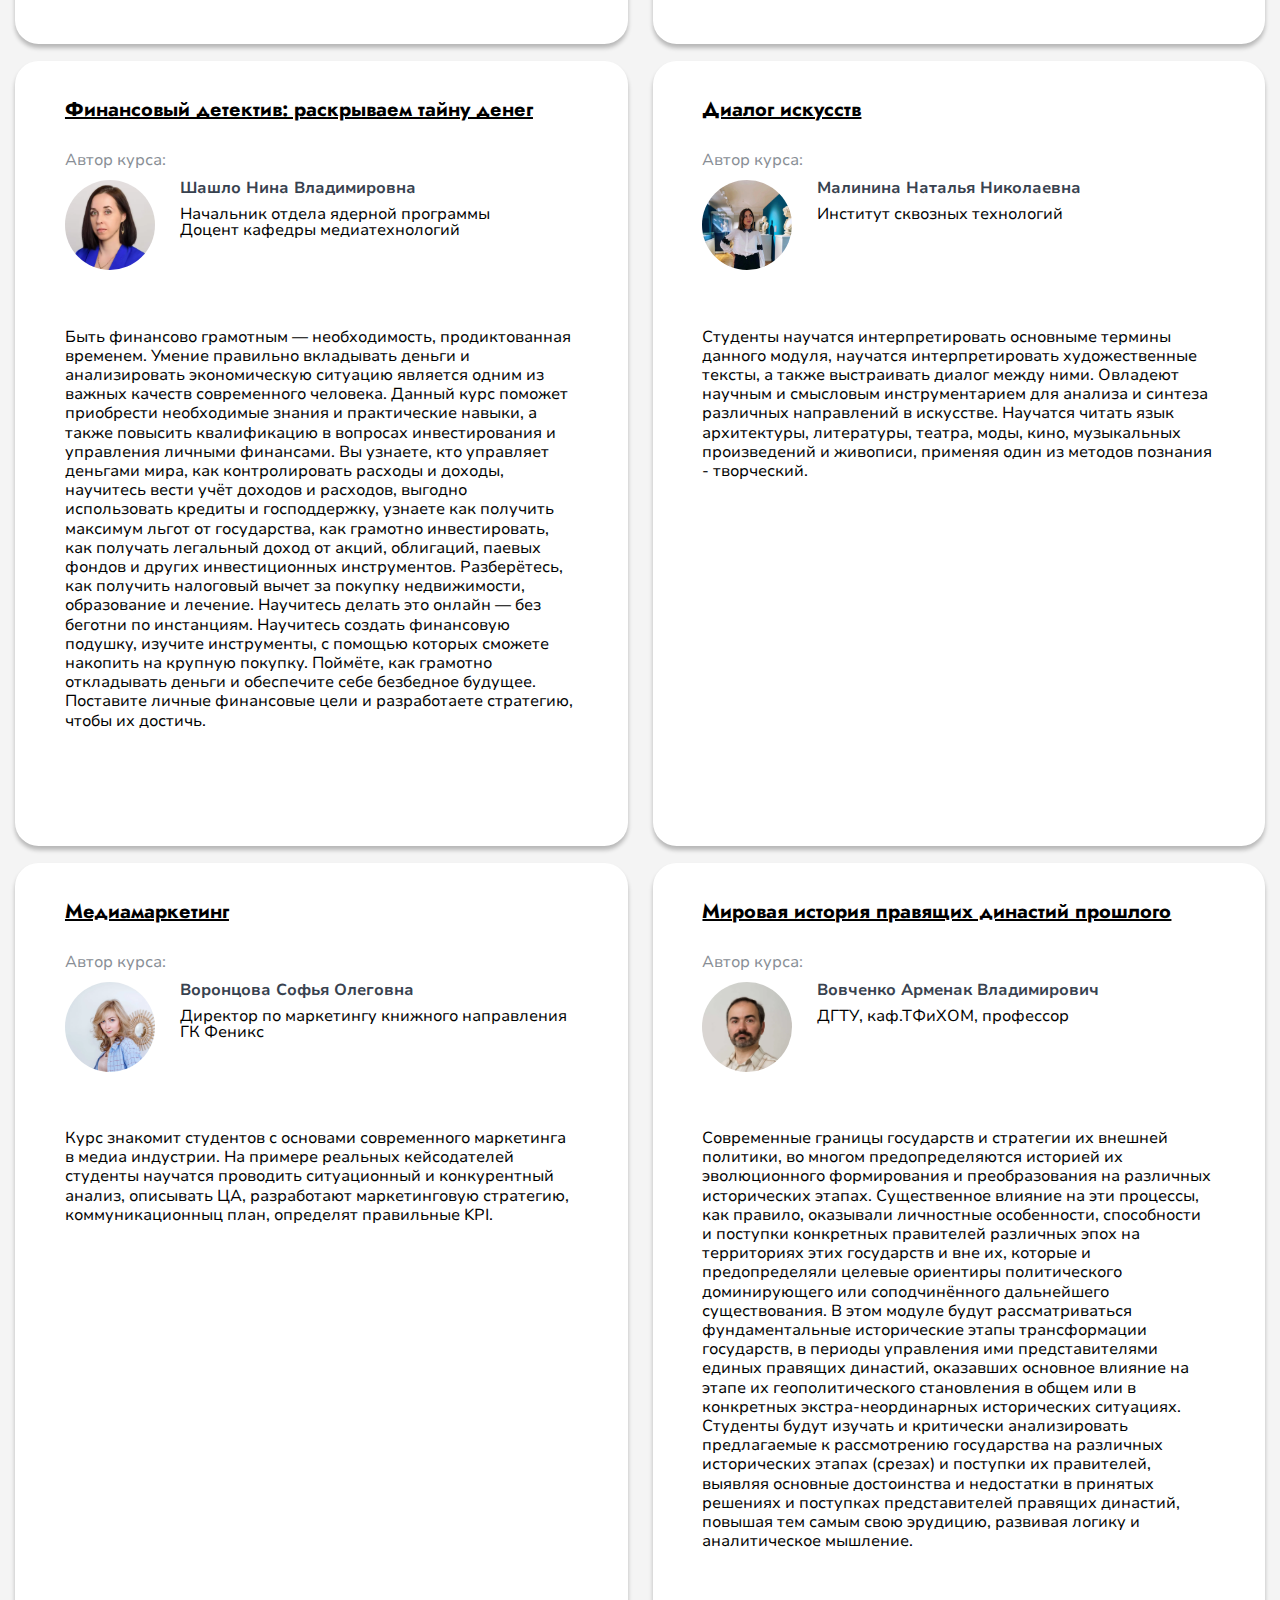
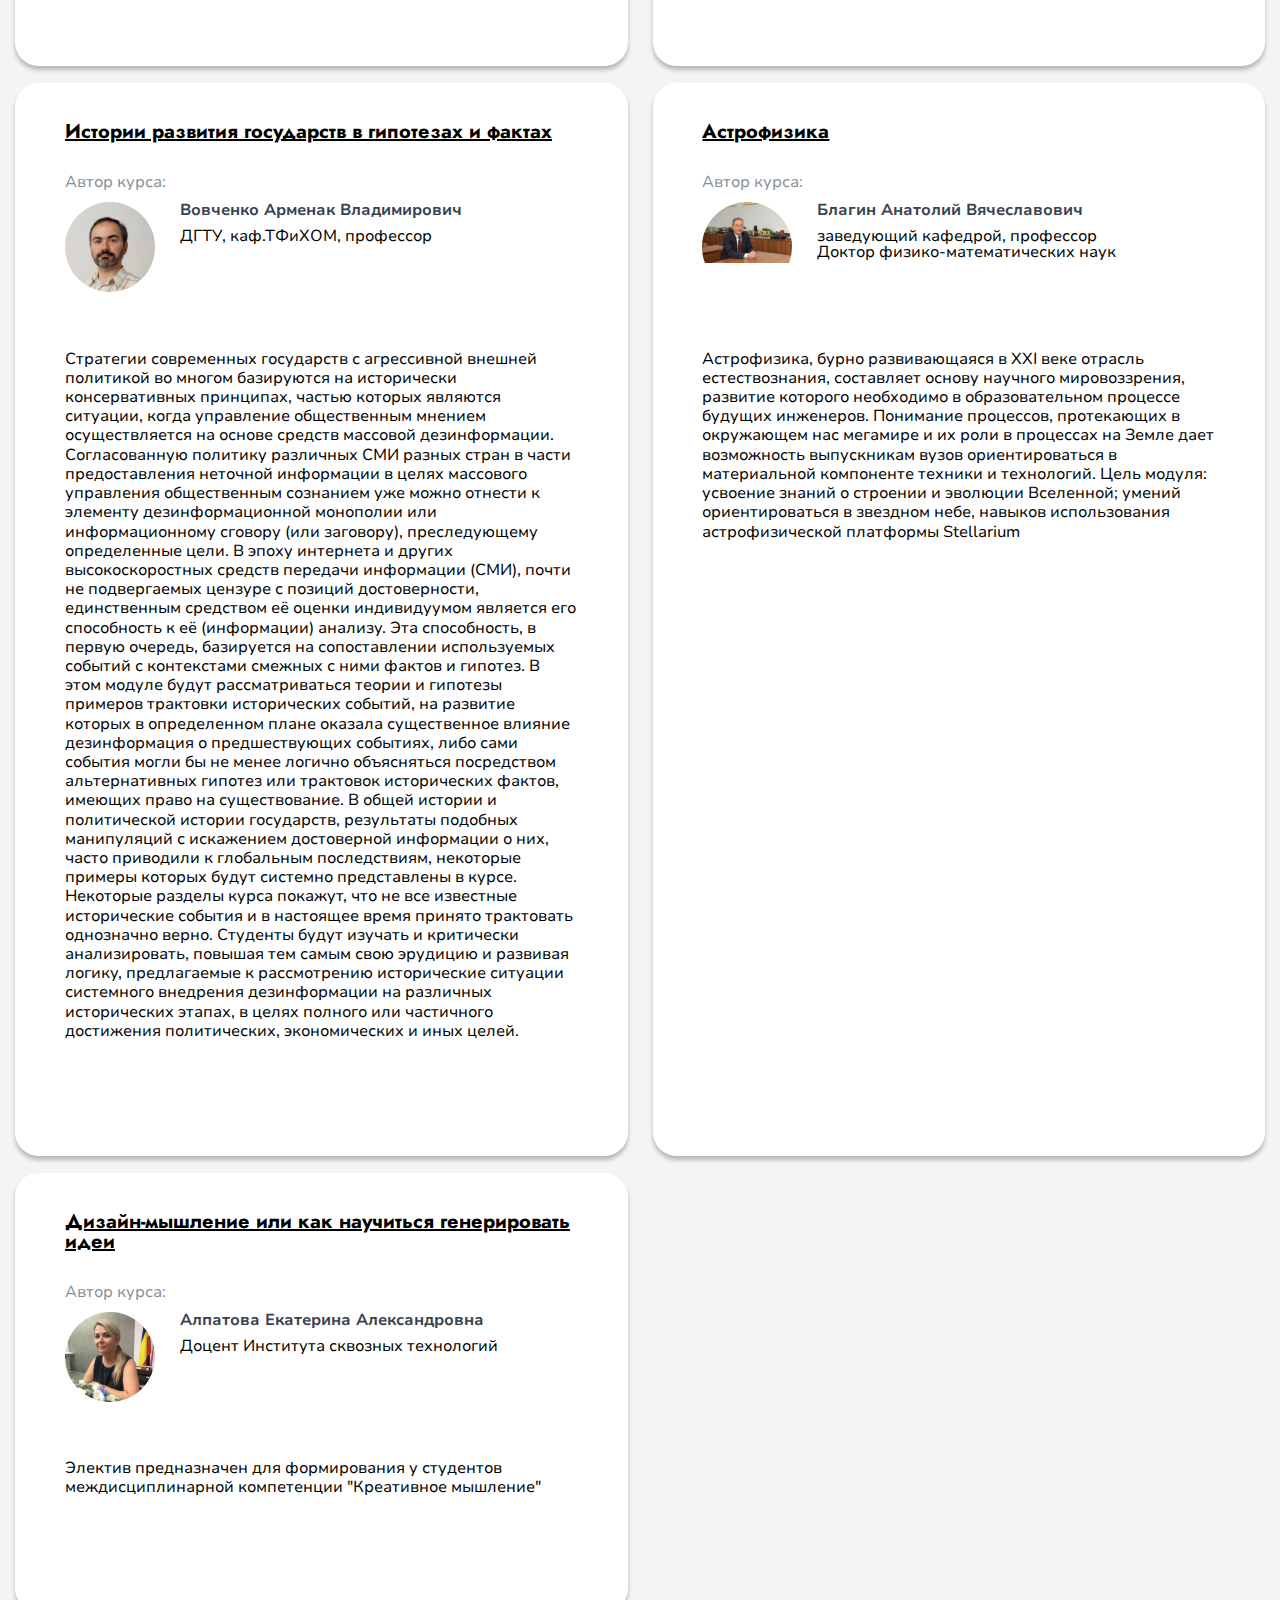
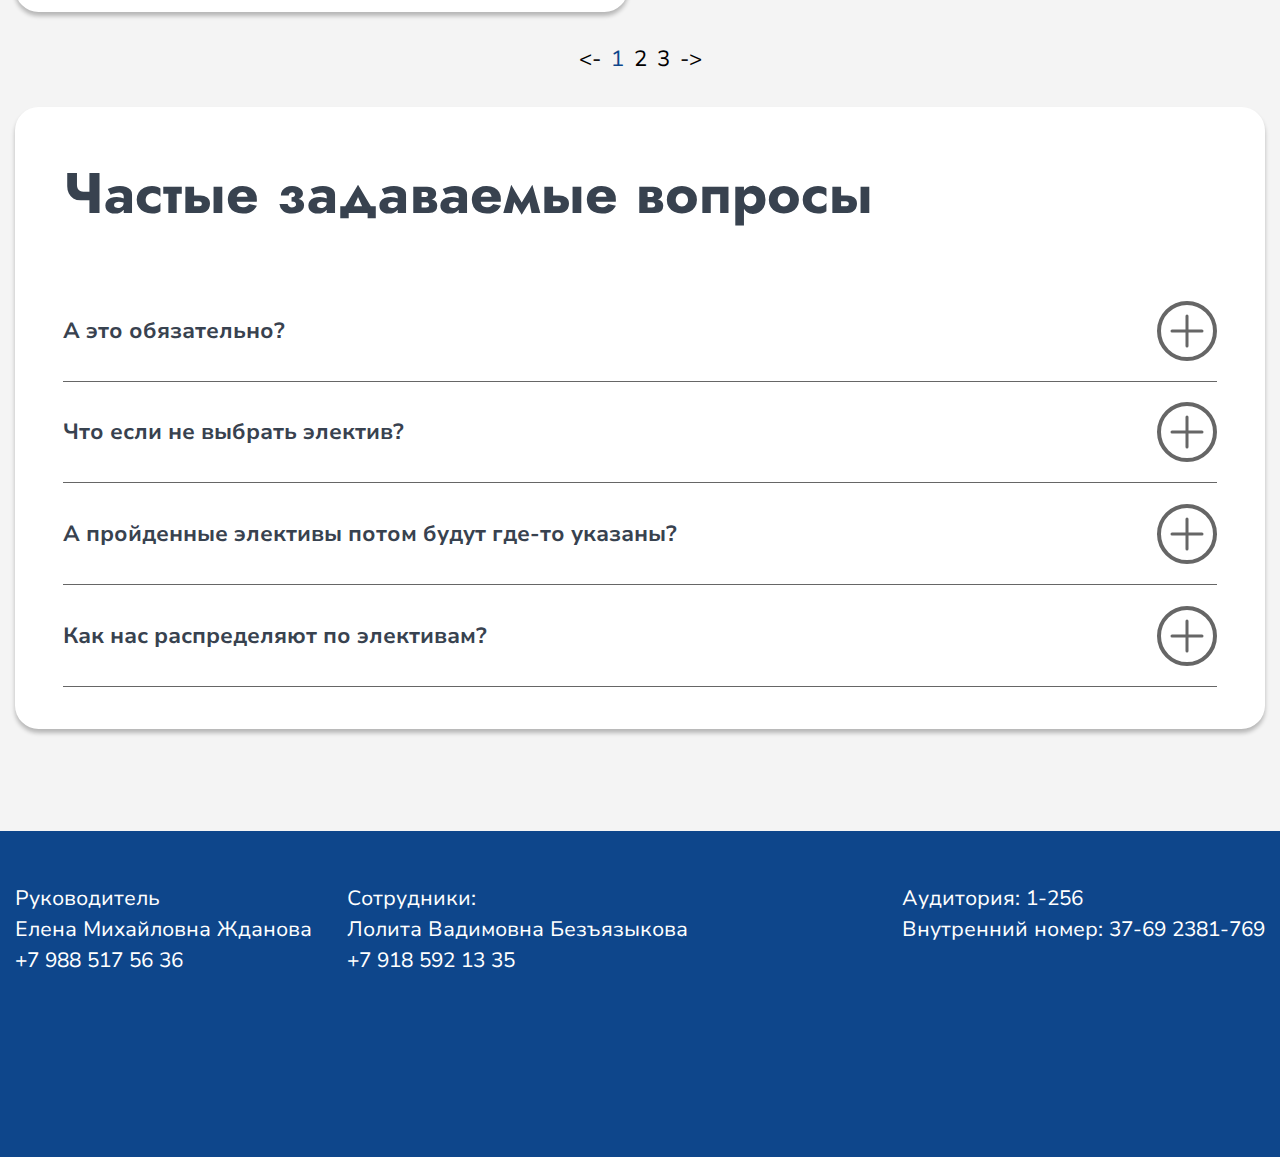
==== commit 85b4dc01: "Add files via upload" ====
--- a/index.html
+++ b/index.html
@@ -5,7 +5,7 @@
 	<title>Главная</title>
 	<meta charset="UTF-8">
 	<meta name="format-detection" content="telephone=no">
-	<link rel="stylesheet" href="css/style.min.css?_v=20250313130450">
+	<link rel="stylesheet" href="css/style.min.css?_v=20250313130800">
 	<meta name="viewport" content="width=device-width, initial-scale=1.0">
 </head>
 
@@ -52,7 +52,7 @@
 									</div>
 									<div class="elective-block__author-name-block">
 										<p class="elective-block__author-name">Кирия Илья Вадимович</p>
-										<p class="elective-block__author-subtitle">Профессор, Кандидат филологических наук</p>
+										<p class="elective-block__author-subtitle">профессор Института сквозных технологий</p>
 									</div>
 								</div>
 							</div>
@@ -500,7 +500,7 @@
 			</div>
 		</footer>
 	</div>
-	<script src="js/app.min.js?_v=20250313130450"></script>
+	<script src="js/app.min.js?_v=20250313130800"></script>
 </body>
 
 </html>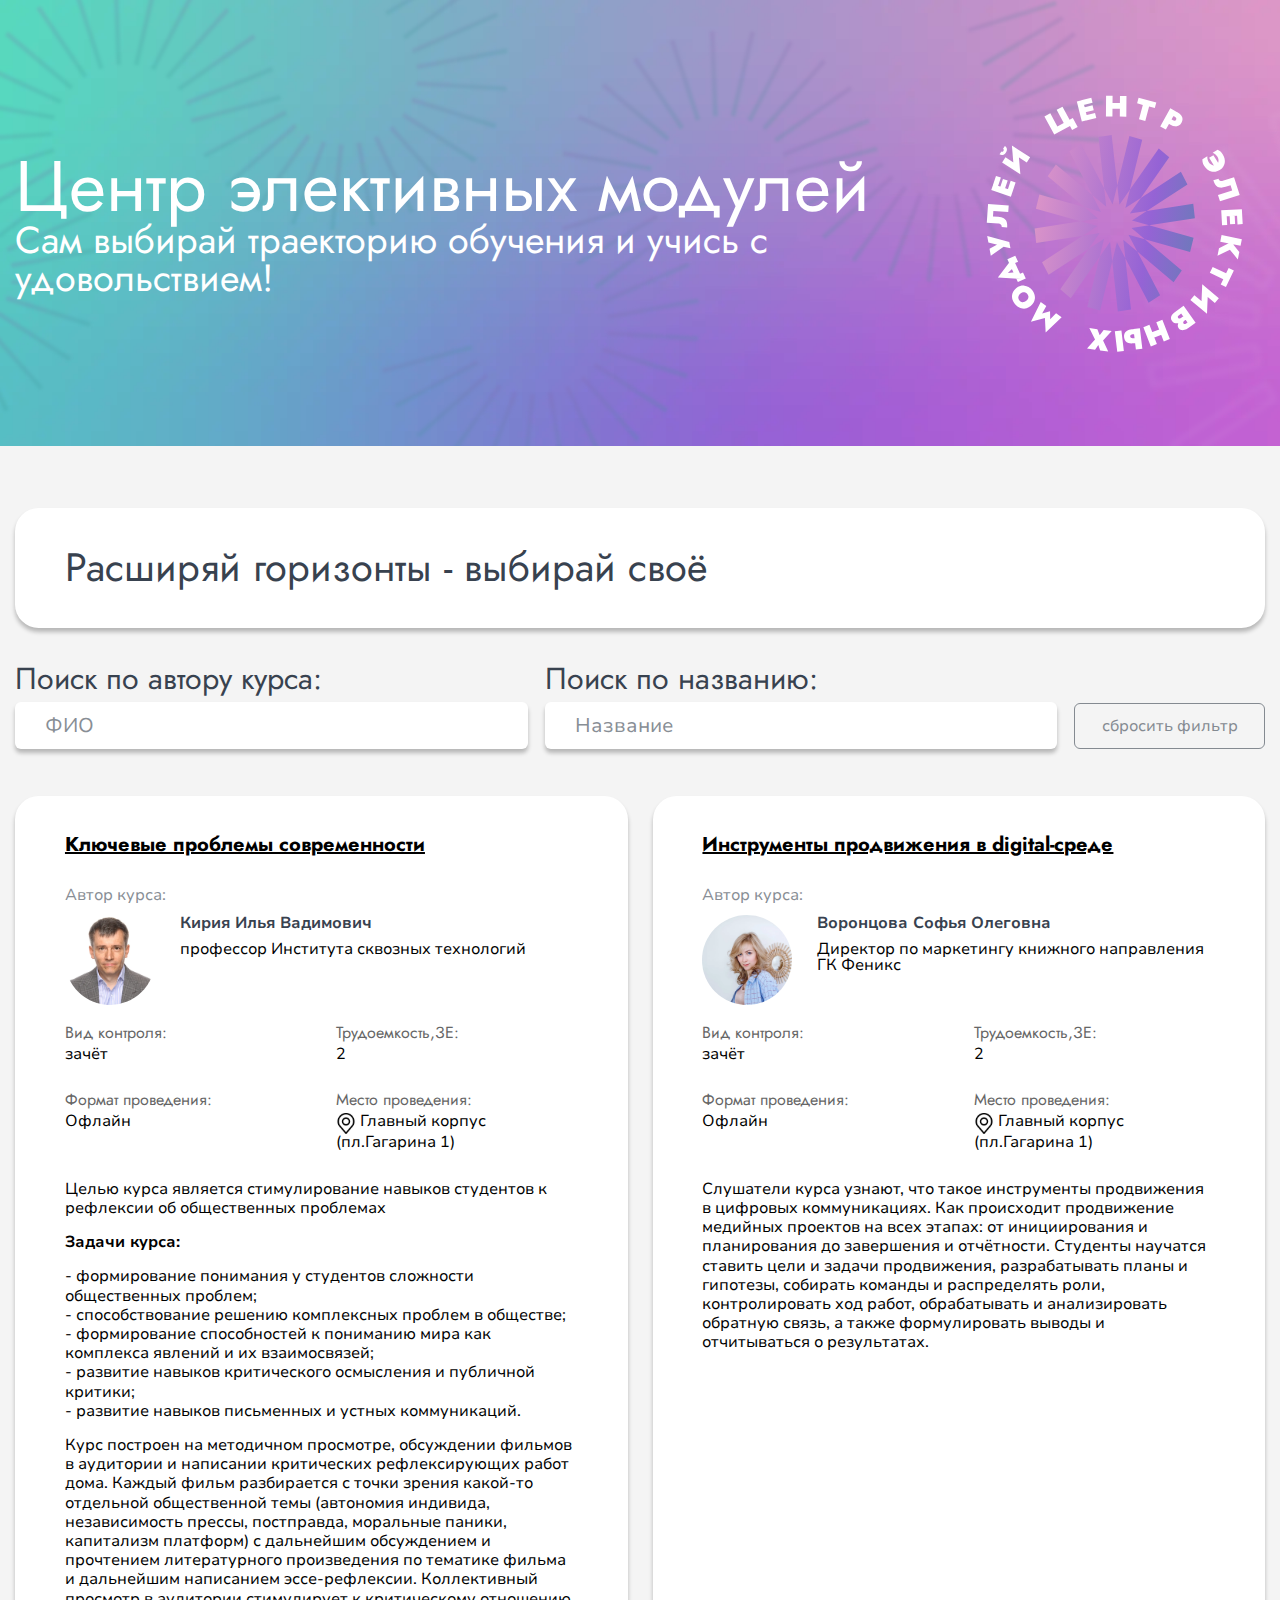
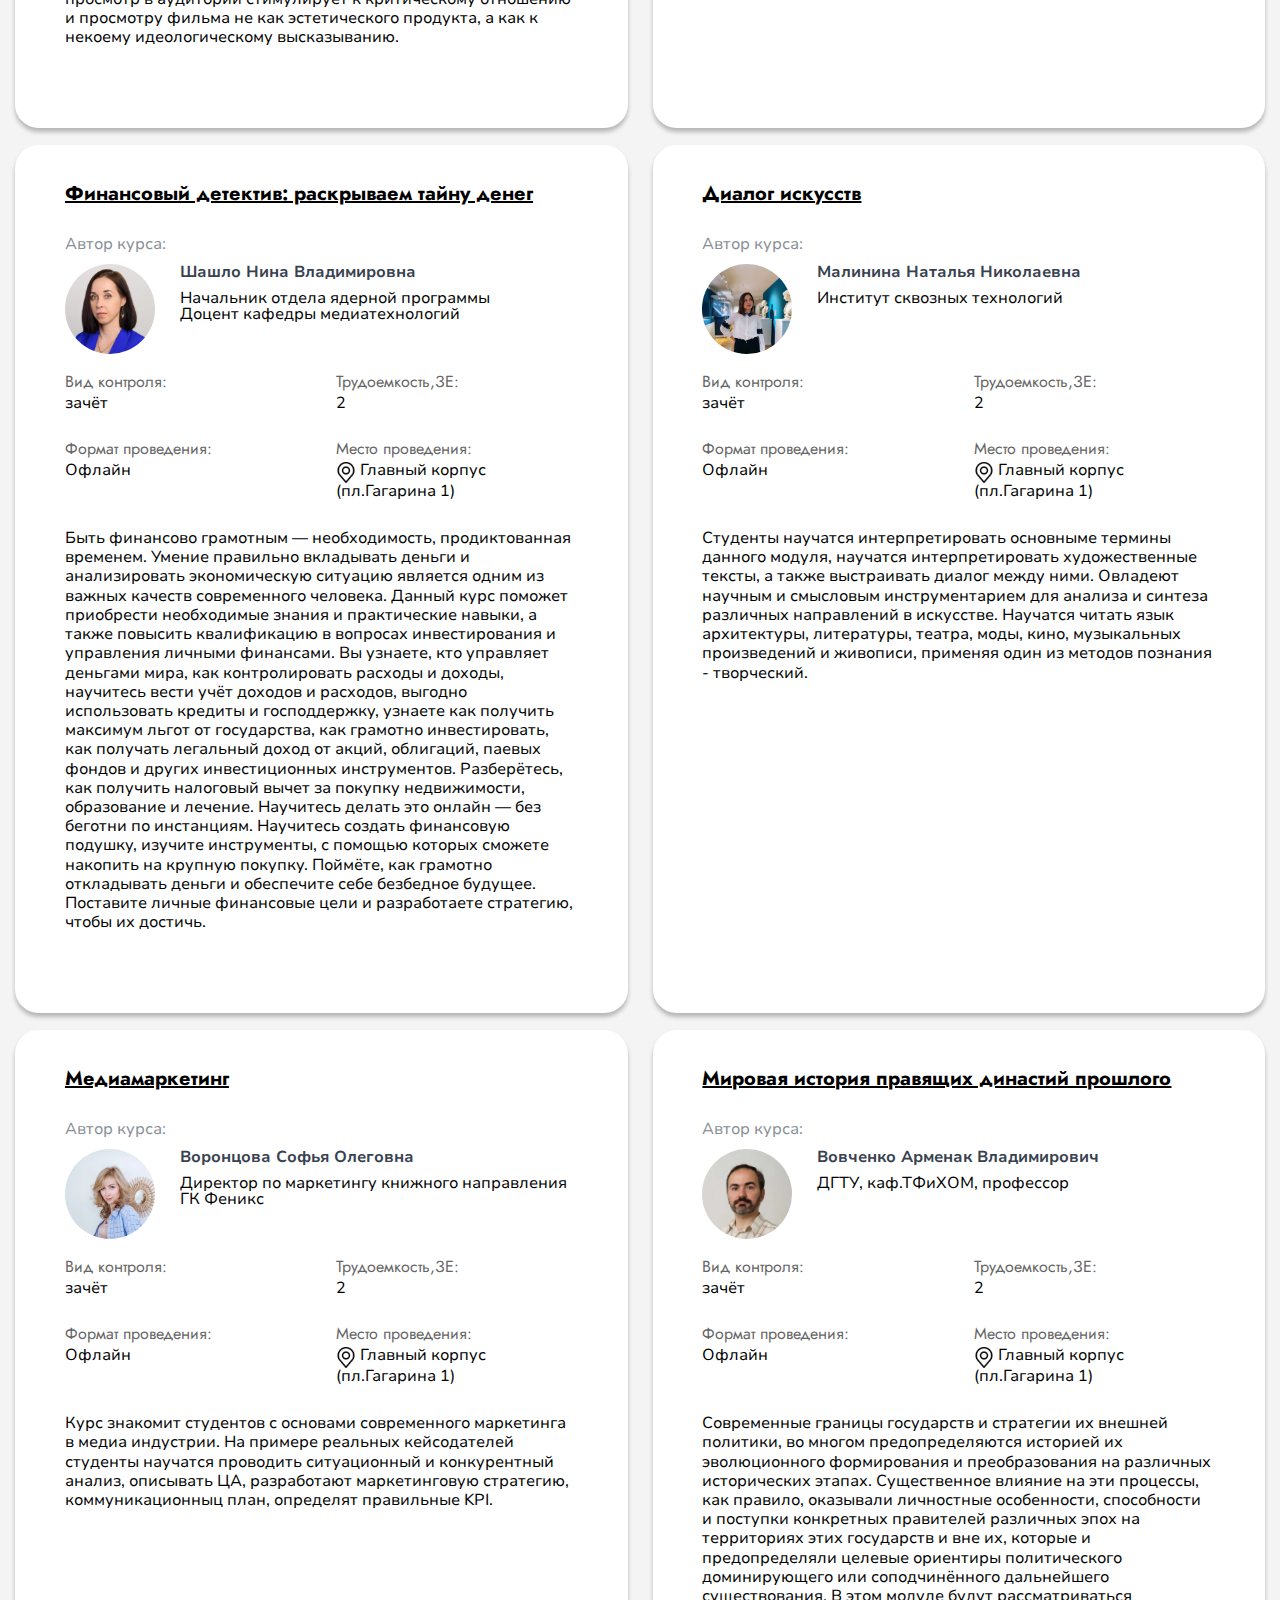
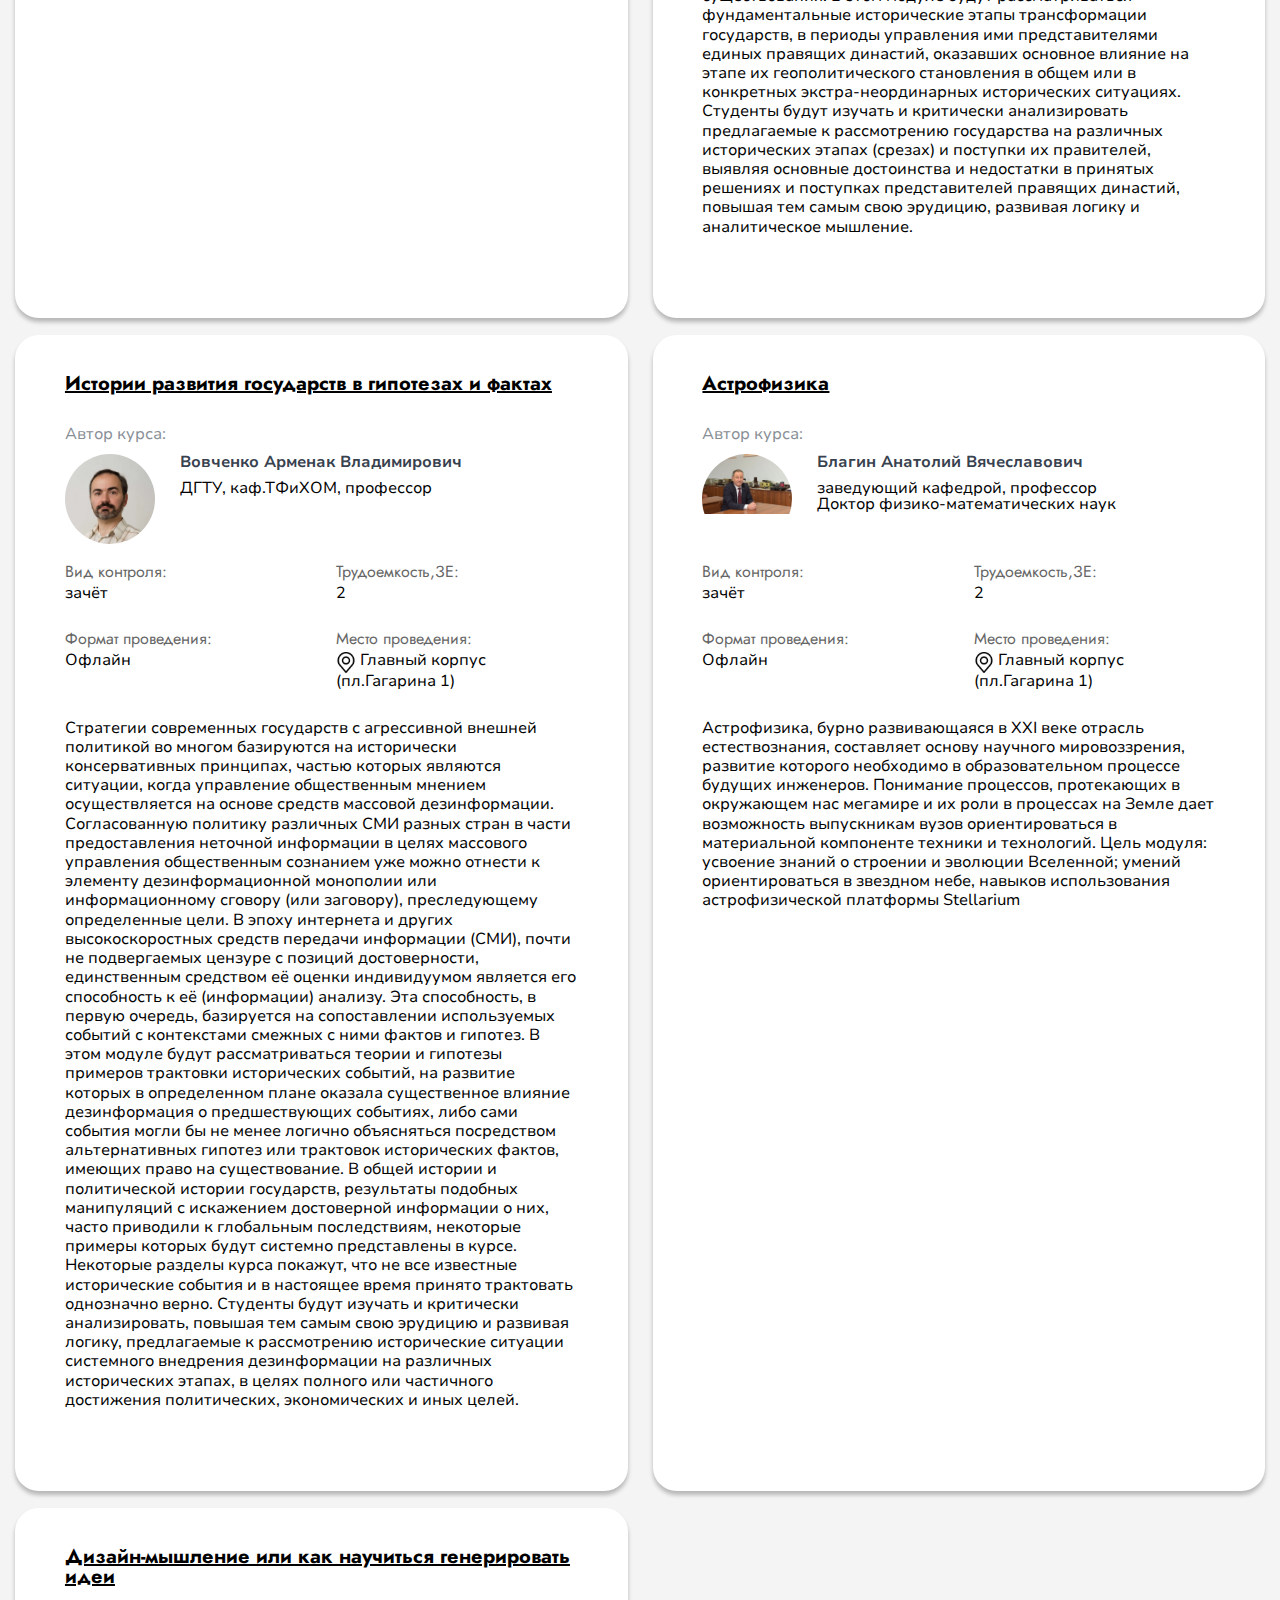
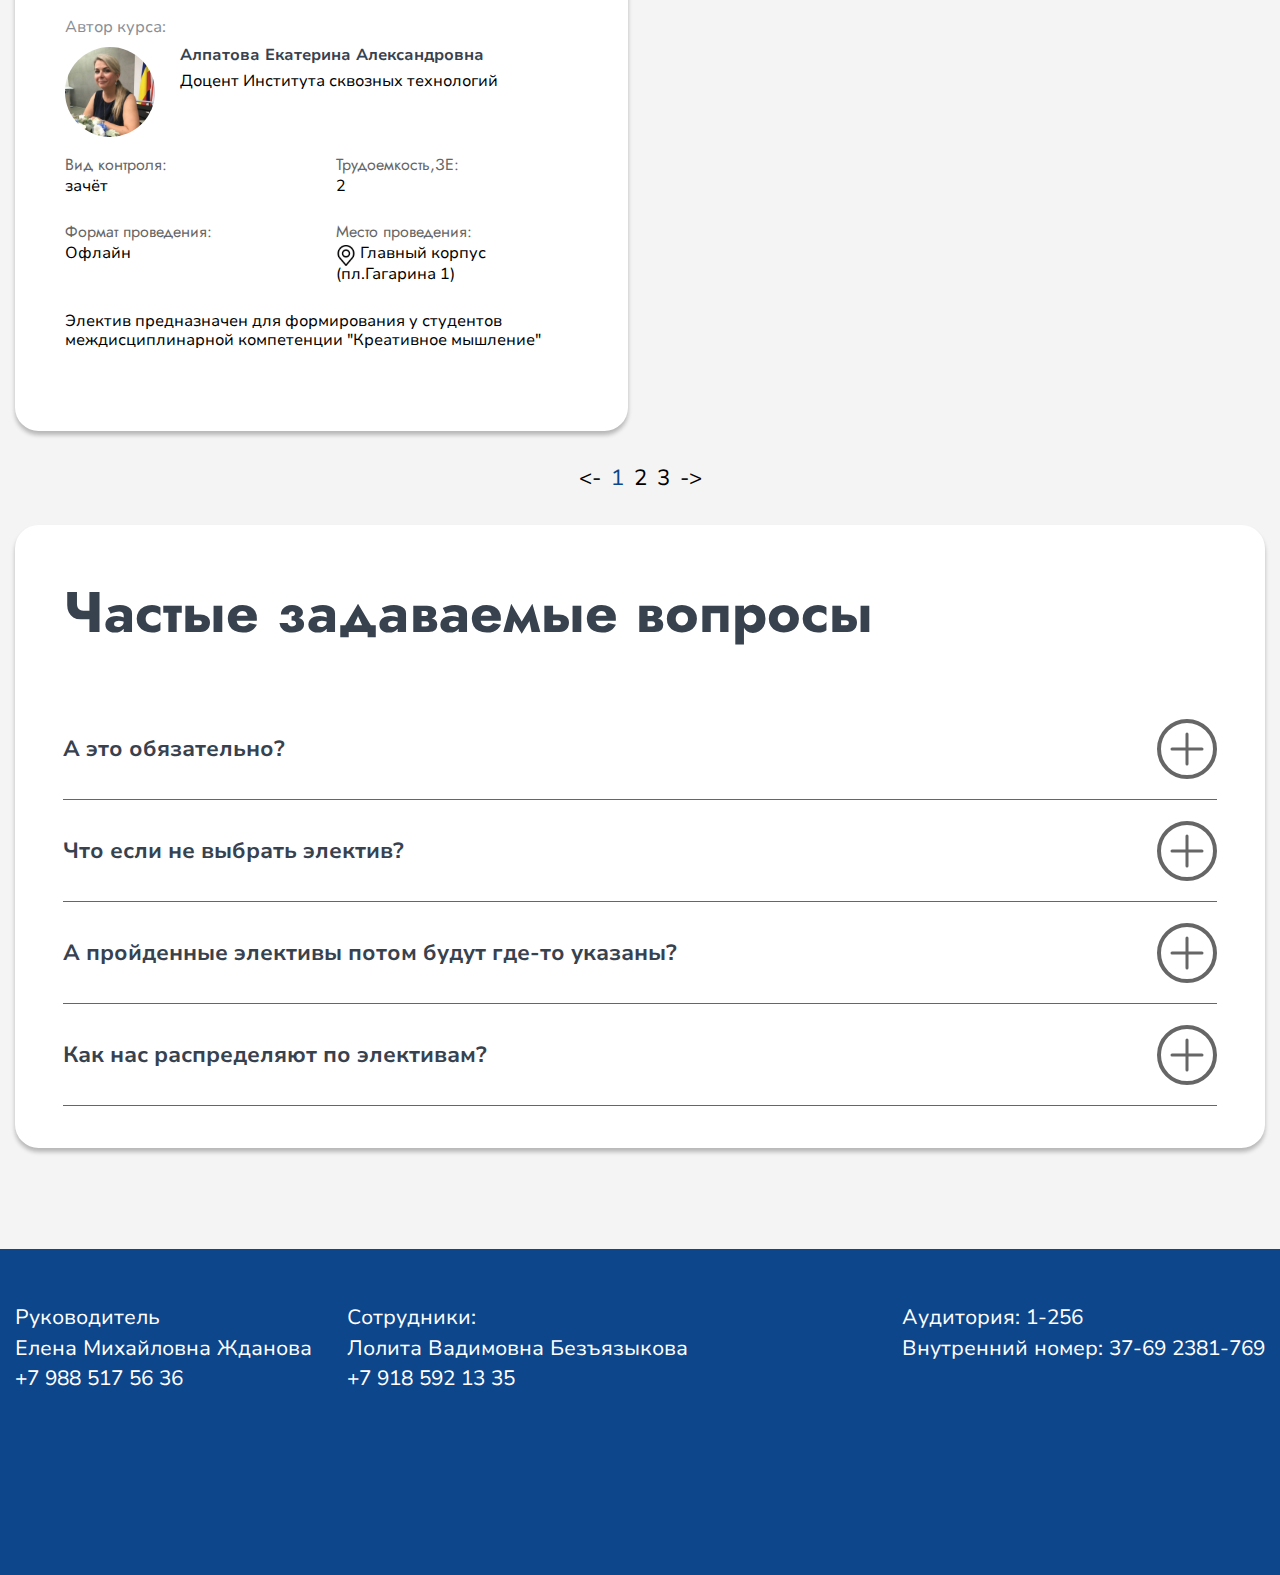
==== commit 1643e0fb: "Add files via upload" ====
--- a/index.html
+++ b/index.html
@@ -5,7 +5,7 @@
 	<title>Главная</title>
 	<meta charset="UTF-8">
 	<meta name="format-detection" content="telephone=no">
-	<link rel="stylesheet" href="css/style.min.css?_v=20250313130800">
+	<link rel="stylesheet" href="css/style.min.css?_v=20250313220002">
 	<meta name="viewport" content="width=device-width, initial-scale=1.0">
 </head>
 
@@ -56,6 +56,29 @@
 									</div>
 								</div>
 							</div>
+							<div class="elective__info">
+								<div class="elective__info-blocks">
+									<div class="elective__info-block">
+										<p class="elective__info-title">Вид контроля:</p>
+										<p class="elective__info-text">зачёт</p>
+									</div>
+									<div class="elective__info-block">
+										<p class="elective__info-title">Трудоемкость,ЗЕ:</p>
+										<p class="elective__info-text">2</p>
+									</div>
+									<div class="elective__info-block">
+										<p class="elective__info-title">Формат проведения:</p>
+										<p class="elective__info-text">Офлайн</p>
+									</div>
+									<div class="elective__info-block">
+										<p class="elective__info-title">Место проведения:</p>
+										<p class="elective__info-text">
+											<img src="img/location.svg" alt="location">
+											Главный корпус (пл.Гагарина 1)
+										</p>
+									</div>
+								</div>
+							</div>
 							<div class="elective-block__description">
 								<p>
 									Целью курса является стимулирование навыков студентов к рефлексии об общественных проблемах
@@ -114,6 +137,29 @@
 									</div>
 								</div>
 							</div>
+							<div class="elective__info">
+								<div class="elective__info-blocks">
+									<div class="elective__info-block">
+										<p class="elective__info-title">Вид контроля:</p>
+										<p class="elective__info-text">зачёт</p>
+									</div>
+									<div class="elective__info-block">
+										<p class="elective__info-title">Трудоемкость,ЗЕ:</p>
+										<p class="elective__info-text">2</p>
+									</div>
+									<div class="elective__info-block">
+										<p class="elective__info-title">Формат проведения:</p>
+										<p class="elective__info-text">Офлайн</p>
+									</div>
+									<div class="elective__info-block">
+										<p class="elective__info-title">Место проведения:</p>
+										<p class="elective__info-text">
+											<img src="img/location.svg" alt="location">
+											Главный корпус (пл.Гагарина 1)
+										</p>
+									</div>
+								</div>
+							</div>
 							<div class="elective-block__description">
 								<p>
 									Слушатели курса узнают, что такое инструменты продвижения в цифровых коммуникациях. Как
@@ -142,6 +188,29 @@
 										<p class="elective-block__author-subtitle">
 											Начальник отдела ядерной программы <br>
 											Доцент кафедры медиатехнологий
+										</p>
+									</div>
+								</div>
+							</div>
+							<div class="elective__info">
+								<div class="elective__info-blocks">
+									<div class="elective__info-block">
+										<p class="elective__info-title">Вид контроля:</p>
+										<p class="elective__info-text">зачёт</p>
+									</div>
+									<div class="elective__info-block">
+										<p class="elective__info-title">Трудоемкость,ЗЕ:</p>
+										<p class="elective__info-text">2</p>
+									</div>
+									<div class="elective__info-block">
+										<p class="elective__info-title">Формат проведения:</p>
+										<p class="elective__info-text">Офлайн</p>
+									</div>
+									<div class="elective__info-block">
+										<p class="elective__info-title">Место проведения:</p>
+										<p class="elective__info-text">
+											<img src="img/location.svg" alt="location">
+											Главный корпус (пл.Гагарина 1)
 										</p>
 									</div>
 								</div>
@@ -185,6 +254,29 @@
 									</div>
 								</div>
 							</div>
+							<div class="elective__info">
+								<div class="elective__info-blocks">
+									<div class="elective__info-block">
+										<p class="elective__info-title">Вид контроля:</p>
+										<p class="elective__info-text">зачёт</p>
+									</div>
+									<div class="elective__info-block">
+										<p class="elective__info-title">Трудоемкость,ЗЕ:</p>
+										<p class="elective__info-text">2</p>
+									</div>
+									<div class="elective__info-block">
+										<p class="elective__info-title">Формат проведения:</p>
+										<p class="elective__info-text">Офлайн</p>
+									</div>
+									<div class="elective__info-block">
+										<p class="elective__info-title">Место проведения:</p>
+										<p class="elective__info-text">
+											<img src="img/location.svg" alt="location">
+											Главный корпус (пл.Гагарина 1)
+										</p>
+									</div>
+								</div>
+							</div>
 							<div class="elective-block__description">
 								<p>
 									Студенты научатся интерпретировать основныме термины данного модуля, научатся
@@ -216,6 +308,29 @@
 									</div>
 								</div>
 							</div>
+							<div class="elective__info">
+								<div class="elective__info-blocks">
+									<div class="elective__info-block">
+										<p class="elective__info-title">Вид контроля:</p>
+										<p class="elective__info-text">зачёт</p>
+									</div>
+									<div class="elective__info-block">
+										<p class="elective__info-title">Трудоемкость,ЗЕ:</p>
+										<p class="elective__info-text">2</p>
+									</div>
+									<div class="elective__info-block">
+										<p class="elective__info-title">Формат проведения:</p>
+										<p class="elective__info-text">Офлайн</p>
+									</div>
+									<div class="elective__info-block">
+										<p class="elective__info-title">Место проведения:</p>
+										<p class="elective__info-text">
+											<img src="img/location.svg" alt="location">
+											Главный корпус (пл.Гагарина 1)
+										</p>
+									</div>
+								</div>
+							</div>
 							<div class="elective-block__description">
 								<p>
 									Курс знакомит студентов с основами современного маркетинга в медиа индустрии. На примере
@@ -240,6 +355,29 @@
 										<p class="elective-block__author-name">Вовченко Арменак Владимирович</p>
 										<p class="elective-block__author-subtitle">
 											ДГТУ, каф.ТФиХОМ, профессор
+										</p>
+									</div>
+								</div>
+							</div>
+							<div class="elective__info">
+								<div class="elective__info-blocks">
+									<div class="elective__info-block">
+										<p class="elective__info-title">Вид контроля:</p>
+										<p class="elective__info-text">зачёт</p>
+									</div>
+									<div class="elective__info-block">
+										<p class="elective__info-title">Трудоемкость,ЗЕ:</p>
+										<p class="elective__info-text">2</p>
+									</div>
+									<div class="elective__info-block">
+										<p class="elective__info-title">Формат проведения:</p>
+										<p class="elective__info-text">Офлайн</p>
+									</div>
+									<div class="elective__info-block">
+										<p class="elective__info-title">Место проведения:</p>
+										<p class="elective__info-text">
+											<img src="img/location.svg" alt="location">
+											Главный корпус (пл.Гагарина 1)
 										</p>
 									</div>
 								</div>
@@ -284,6 +422,29 @@
 										<p class="elective-block__author-name">Вовченко Арменак Владимирович</p>
 										<p class="elective-block__author-subtitle">
 											ДГТУ, каф.ТФиХОМ, профессор
+										</p>
+									</div>
+								</div>
+							</div>
+							<div class="elective__info">
+								<div class="elective__info-blocks">
+									<div class="elective__info-block">
+										<p class="elective__info-title">Вид контроля:</p>
+										<p class="elective__info-text">зачёт</p>
+									</div>
+									<div class="elective__info-block">
+										<p class="elective__info-title">Трудоемкость,ЗЕ:</p>
+										<p class="elective__info-text">2</p>
+									</div>
+									<div class="elective__info-block">
+										<p class="elective__info-title">Формат проведения:</p>
+										<p class="elective__info-text">Офлайн</p>
+									</div>
+									<div class="elective__info-block">
+										<p class="elective__info-title">Место проведения:</p>
+										<p class="elective__info-text">
+											<img src="img/location.svg" alt="location">
+											Главный корпус (пл.Гагарина 1)
 										</p>
 									</div>
 								</div>
@@ -346,6 +507,29 @@
 									</div>
 								</div>
 							</div>
+							<div class="elective__info">
+								<div class="elective__info-blocks">
+									<div class="elective__info-block">
+										<p class="elective__info-title">Вид контроля:</p>
+										<p class="elective__info-text">зачёт</p>
+									</div>
+									<div class="elective__info-block">
+										<p class="elective__info-title">Трудоемкость,ЗЕ:</p>
+										<p class="elective__info-text">2</p>
+									</div>
+									<div class="elective__info-block">
+										<p class="elective__info-title">Формат проведения:</p>
+										<p class="elective__info-text">Офлайн</p>
+									</div>
+									<div class="elective__info-block">
+										<p class="elective__info-title">Место проведения:</p>
+										<p class="elective__info-text">
+											<img src="img/location.svg" alt="location">
+											Главный корпус (пл.Гагарина 1)
+										</p>
+									</div>
+								</div>
+							</div>
 							<div class="elective-block__description">
 								<p>
 									Астрофизика, бурно развивающаяся в XXI веке отрасль естествознания, составляет основу
@@ -371,6 +555,29 @@
 									<div class="elective-block__author-name-block">
 										<p class="elective-block__author-name">Алпатова Екатерина Александровна</p>
 										<p class="elective-block__author-subtitle">Доцент Института сквозных технологий</p>
+									</div>
+								</div>
+							</div>
+							<div class="elective__info">
+								<div class="elective__info-blocks">
+									<div class="elective__info-block">
+										<p class="elective__info-title">Вид контроля:</p>
+										<p class="elective__info-text">зачёт</p>
+									</div>
+									<div class="elective__info-block">
+										<p class="elective__info-title">Трудоемкость,ЗЕ:</p>
+										<p class="elective__info-text">2</p>
+									</div>
+									<div class="elective__info-block">
+										<p class="elective__info-title">Формат проведения:</p>
+										<p class="elective__info-text">Офлайн</p>
+									</div>
+									<div class="elective__info-block">
+										<p class="elective__info-title">Место проведения:</p>
+										<p class="elective__info-text">
+											<img src="img/location.svg" alt="location">
+											Главный корпус (пл.Гагарина 1)
+										</p>
 									</div>
 								</div>
 							</div>
@@ -500,7 +707,7 @@
 			</div>
 		</footer>
 	</div>
-	<script src="js/app.min.js?_v=20250313130800"></script>
+	<script src="js/app.min.js?_v=20250313220002"></script>
 </body>
 
 </html>--- a/css/style.min.css
+++ b/css/style.min.css
@@ -1 +1 @@
-@font-face{font-family:Jost;font-display:swap;src:url(../fonts/Jost-Black.woff2) format("woff2"),url(../fonts/Jost-Black.woff) format("woff");font-weight:900;font-style:normal}@font-face{font-family:Jost;font-display:swap;src:url(../fonts/Jost-Bold.woff2) format("woff2"),url(../fonts/Jost-Bold.woff) format("woff");font-weight:700;font-style:normal}@font-face{font-family:Jost;font-display:swap;src:url(../fonts/Jost-Regular.woff2) format("woff2"),url(../fonts/Jost-Regular.woff) format("woff");font-weight:400;font-style:normal}@font-face{font-family:NunitoSans;font-display:swap;src:url(../fonts/NunitoSans-Bold.woff2) format("woff2"),url(../fonts/NunitoSans-Bold.woff) format("woff");font-weight:700;font-style:normal}@font-face{font-family:NunitoSans;font-display:swap;src:url(../fonts/NunitoSans-Regular.woff2) format("woff2"),url(../fonts/NunitoSans-Regular.woff) format("woff");font-weight:400;font-style:normal}*{padding:0;margin:0;border:0}*,:after,:before{-webkit-box-sizing:border-box;box-sizing:border-box}body,html{height:100%;min-width:320px}body{color:#000;line-height:1;font-family:NunitoSans;font-size:1rem;-ms-text-size-adjust:100%;-moz-text-size-adjust:100%;-webkit-text-size-adjust:100%;-webkit-font-smoothing:antialiased;-moz-osx-font-smoothing:grayscale}button,input,textarea{font-family:NunitoSans;font-size:inherit}button{cursor:pointer;color:inherit;background-color:inherit}a{color:inherit}a:link,a:visited{text-decoration:none}a:hover{text-decoration:none}ul li{list-style:none}img{vertical-align:top}h1,h2,h3,h4,h5,h6{font-weight:inherit;font-size:inherit}body{background-color:#f4f4f4}.lock body{overflow:hidden;-ms-touch-action:none;touch-action:none}.wrapper{min-height:100%;display:-webkit-box;display:-ms-flexbox;display:flex;-webkit-box-orient:vertical;-webkit-box-direction:normal;-ms-flex-direction:column;flex-direction:column;overflow:hidden}.wrapper>main{-webkit-box-flex:1;-ms-flex:1 1 auto;flex:1 1 auto}.wrapper>*{min-width:0}[class*=__container]{max-width:106.25rem;-webkit-box-sizing:content-box;box-sizing:content-box;margin:0 auto;padding:0 .9375rem}[class*=-ibg]{position:relative}[class*=-ibg] img{position:absolute;width:100%;height:100%;top:0;left:0;-o-object-fit:cover;object-fit:cover}[class*=-ibg_contain] img{-o-object-fit:contain;object-fit:contain}@-webkit-keyframes animateCircle{from{-webkit-transform:rotate(0);transform:rotate(0)}to{-webkit-transform:rotate(360deg);transform:rotate(360deg)}}@keyframes animateCircle{from{-webkit-transform:rotate(0);transform:rotate(0)}to{-webkit-transform:rotate(360deg);transform:rotate(360deg)}}.no-webp .header{background:url(../img/lines.svg) center/cover no-repeat,url(../img/bg.png) center/cover no-repeat}.header__container{display:-webkit-box;display:-ms-flexbox;display:flex;-webkit-box-align:center;-ms-flex-align:center;align-items:center;-webkit-box-pack:justify;-ms-flex-pack:justify;justify-content:space-between;gap:3.125rem}.header__left{color:#fff;font-family:Jost}.header__title{line-height:100%}.header__title--bold{font-weight:700}.header__subtitle{line-height:100%}.header__right img{max-width:100%;min-width:18.75rem;-webkit-animation:animateCircle 50s linear forwards infinite;animation:animateCircle 50s linear forwards infinite}.footer{background-color:#0e468b;color:#fff}.footer__container{display:-webkit-box;display:-ms-flexbox;display:flex;-webkit-box-align:start;-ms-flex-align:start;align-items:flex-start;-webkit-box-pack:justify;-ms-flex-pack:justify;justify-content:space-between;-webkit-column-gap:1.25rem;-moz-column-gap:1.25rem;column-gap:1.25rem;row-gap:2.5rem;-ms-flex-wrap:wrap;flex-wrap:wrap}.footer__left{display:-webkit-box;display:-ms-flexbox;display:flex;-webkit-box-align:start;-ms-flex-align:start;align-items:flex-start;-webkit-column-gap:2.1875rem;-moz-column-gap:2.1875rem;column-gap:2.1875rem;row-gap:.9375rem;-ms-flex-wrap:wrap;flex-wrap:wrap}.footer__block{display:-webkit-box;display:-ms-flexbox;display:flex;-webkit-box-orient:vertical;-webkit-box-direction:normal;-ms-flex-direction:column;flex-direction:column;gap:.625rem}.electives{display:-webkit-box;display:-ms-flexbox;display:flex;-webkit-box-orient:vertical;-webkit-box-direction:normal;-ms-flex-direction:column;flex-direction:column}.electives__header{background-color:#fff;-webkit-box-shadow:0 4px 4px rgba(0,0,0,.25);box-shadow:0 4px 4px rgba(0,0,0,.25)}.electives__header p{font-family:Jost;color:#38424f}.electives__search-block{display:-webkit-box;display:-ms-flexbox;display:flex;-webkit-box-align:end;-ms-flex-align:end;align-items:flex-end;gap:1.0625rem}.electives__search-input{-webkit-box-flex:0;-ms-flex:0 0 41%;flex:0 0 41%}.electives__search-input p{font-family:Jost;margin:0 0 .4375rem 0;color:#38424f}.electives__input{width:100%;outline:0;padding:.625rem 1.875rem;border-radius:.375rem;-webkit-box-shadow:0 4px 4px rgba(0,0,0,.25);box-shadow:0 4px 4px rgba(0,0,0,.25);font-size:1.25rem;color:#888e95}.electives__input::-webkit-input-placeholder{color:#888e95}.electives__input::-moz-placeholder{color:#888e95}.electives__input:-ms-input-placeholder{color:#888e95}.electives__input::-ms-input-placeholder{color:#888e95}.electives__input::placeholder{color:#888e95}.electives__btn{-webkit-box-flex:1;-ms-flex:1 1 100%;flex:1 1 100%;border:1px solid #848a91;color:#848a91;border-radius:.375rem;padding:.6875rem;-webkit-transition:.1s;transition:.1s}.electives__blocks{margin:2.9375rem 0 0 0;display:-ms-grid;display:grid;grid-template-columns:repeat(auto-fit,minmax(450px,1fr));-webkit-column-gap:1.5625rem;-moz-column-gap:1.5625rem;column-gap:1.5625rem;row-gap:1.0625rem}.electives__nav{margin:2.25rem 0 0 0;-ms-flex-item-align:center;-ms-grid-row-align:center;align-self:center;display:-webkit-box;display:-ms-flexbox;display:flex;-webkit-box-align:center;-ms-flex-align:center;align-items:center;gap:.625rem}.electives__nav li._active{color:#0e468b}.electives__nav li a{-webkit-transition:.1s;transition:.1s}.elective-block{background-color:#fff;-webkit-box-shadow:0 4px 4px rgba(0,0,0,.25);box-shadow:0 4px 4px rgba(0,0,0,.25);display:-webkit-box;display:-ms-flexbox;display:flex;-webkit-box-orient:vertical;-webkit-box-direction:normal;-ms-flex-direction:column;flex-direction:column;-webkit-transition:.1s;transition:.1s}.elective-block__title{font-family:Jost;font-weight:700;font-size:1.25rem;text-decoration:underline;-webkit-transition:.1s;transition:.1s}.elective-block__author>p{color:#888e95}.elective-block__author-block{margin:.75rem 0 0 0;display:-webkit-box;display:-ms-flexbox;display:flex;-webkit-box-align:start;-ms-flex-align:start;align-items:flex-start;gap:1.5625rem}.elective-block__img{-webkit-box-flex:0;-ms-flex:0 0 5.625rem;flex:0 0 5.625rem;width:5.625rem;height:5.625rem;border-radius:50%;overflow:hidden}.elective-block__img img{max-width:100%}.elective-block__author-name{font-weight:700;color:#38424f;font-size:1rem;margin:0 0 .625rem 0}.elective-block__description p,.elective-block__description ul{line-height:120%}.elective-block__description p:not(:last-child),.elective-block__description ul:not(:last-child){margin-bottom:.9375rem}.elective-block__description p._bold{font-weight:600}.questions{margin:2.25rem 0 0 0;background:#fff;-webkit-box-shadow:0 4px 4px rgba(0,0,0,.25);box-shadow:0 4px 4px rgba(0,0,0,.25)}.questions__title{font-family:Jost;font-weight:700;color:#38424f}.spollers__title{text-align:left;width:100%;display:-webkit-box;display:-ms-flexbox;display:flex;-webkit-box-align:center;-ms-flex-align:center;align-items:center;-webkit-box-pack:justify;-ms-flex-pack:justify;justify-content:space-between;gap:.625rem;font-weight:700;color:#38424f;position:relative}.spollers__title::after{content:"";position:absolute;bottom:0;height:1px;background-color:#666}.spollers__title._spoller-active .spollers__plus::after{-webkit-transform:translate(-50%,-50%);-ms-transform:translate(-50%,-50%);transform:translate(-50%,-50%)}.spollers__plus{-webkit-box-flex:0;-ms-flex:0 0 3.75rem;flex:0 0 3.75rem;width:3.75rem;height:3.75rem;border-radius:50%;border:4px solid #666;position:relative}.spollers__plus::after,.spollers__plus::before{content:"";position:absolute;top:50%;left:50%;-webkit-transform:translate(-50%,-50%);-ms-transform:translate(-50%,-50%);transform:translate(-50%,-50%);width:2.0625rem;height:.1875rem;background-color:#666;border-radius:.375rem}.spollers__plus::after{-webkit-transform:translate(-50%,-50%) rotate(90deg);-ms-transform:translate(-50%,-50%) rotate(90deg);transform:translate(-50%,-50%) rotate(90deg);-webkit-transition:.2s;transition:.2s}.spollers__body{background-color:#f4f4f4}.spollers__body p{line-height:120%}.spollers__body p:not(:last-child){margin-bottom:.9375rem}.elective{margin-top:-4.1875rem;display:-ms-grid;display:grid;-ms-grid-columns:(1fr)[3];grid-template-columns:repeat(3,1fr);gap:1.0625rem}.elective>div{max-height:31.25rem}.elective .elective__annotation,.elective .elective__author,.elective .elective__author-info,.elective .elective__info{background-color:#fff;-webkit-box-shadow:0 4px 4px rgba(0,0,0,.25);box-shadow:0 4px 4px rgba(0,0,0,.25)}.elective .elective__annotation .simplebar-scrollbar::before,.elective .elective__author .simplebar-scrollbar::before,.elective .elective__author-info .simplebar-scrollbar::before,.elective .elective__info .simplebar-scrollbar::before{background:#0e468b;border-radius:7px;left:2px;right:2px;opacity:1}.elective__author{min-width:16.25rem;display:-webkit-box;display:-ms-flexbox;display:flex;-webkit-box-orient:vertical;-webkit-box-direction:normal;-ms-flex-direction:column;flex-direction:column;-webkit-box-align:center;-ms-flex-align:center;align-items:center;text-align:center}.elective__img{margin-top:-5.3125rem}.elective__img img{max-width:15.3125rem;width:100%;aspect-ratio:245/342;-o-object-fit:cover;object-fit:cover}.elective__name{margin:.875rem 0 1.375rem 0;padding:0 0 .5625rem 0;color:#38424f;display:inline-block;border-bottom:1px solid #4d4d4d}.elective__subtitle{line-height:120%}.elective .elective__annotation,.elective .elective__author-info{padding:1.5rem 1.0625rem}.elective__block-title{text-align:center;color:#666;text-decoration:underline;font-family:Jost;margin:0 0 1.0625rem 0}.elective__text p{text-align:justify;line-height:120%}.elective__text p:not(:last-child){margin-bottom:.9375rem}.elective__text p._bold{font-weight:600}.elective__text ol,.elective__text ul{line-height:120%}.elective__text ol li:not(:last-child),.elective__text ul li:not(:last-child){margin-bottom:.625rem}.elective__text ol{padding:0 0 0 1.25rem}.elective__double-block{display:-ms-grid;display:grid;-ms-grid-rows:1fr 1fr;grid-template-rows:1fr 1fr;gap:.75rem}.elective__info{padding:1.5rem 1.0625rem;width:100%}.elective__info-blocks{display:-ms-grid;display:grid;-ms-grid-columns:1fr 1fr;grid-template-columns:1fr 1fr;gap:1.875rem}.elective__info-block{display:-webkit-box;display:-ms-flexbox;display:flex;-webkit-box-orient:vertical;-webkit-box-direction:normal;-ms-flex-direction:column;flex-direction:column;gap:.3125rem}.elective__annotation{max-height:16.875rem}.elective__author-info .elective__text:not(:last-child){margin-bottom:1.25rem}.elective__info-title{color:#666;font-family:Jost}[data-simplebar]{position:relative;-webkit-box-orient:vertical;-webkit-box-direction:normal;-ms-flex-direction:column;flex-direction:column;-ms-flex-wrap:wrap;flex-wrap:wrap;-webkit-box-pack:start;-ms-flex-pack:start;justify-content:flex-start;-ms-flex-line-pack:start;align-content:flex-start;-webkit-box-align:start;-ms-flex-align:start;align-items:flex-start}.simplebar-wrapper{overflow:hidden;width:inherit;height:inherit;max-width:inherit;max-height:inherit}.simplebar-mask{direction:inherit;position:absolute;overflow:hidden;padding:0;margin:0;left:0;top:0;bottom:0;right:0;width:auto!important;height:auto!important;z-index:0}.simplebar-offset{direction:inherit!important;-webkit-box-sizing:inherit!important;box-sizing:inherit!important;resize:none!important;position:absolute;top:0;left:0;bottom:0;right:0;padding:0;margin:0;-webkit-overflow-scrolling:touch}.simplebar-content-wrapper{direction:inherit;-webkit-box-sizing:border-box!important;box-sizing:border-box!important;position:relative;display:block;height:100%;width:auto;max-width:100%;max-height:100%;overflow:auto;scrollbar-width:none;-ms-overflow-style:none}.simplebar-content-wrapper::-webkit-scrollbar,.simplebar-hide-scrollbar::-webkit-scrollbar{display:none;width:0;height:0}.simplebar-content:after,.simplebar-content:before{content:" ";display:table}.simplebar-placeholder{max-height:100%;max-width:100%;width:100%;pointer-events:none}.simplebar-height-auto-observer-wrapper{-webkit-box-sizing:inherit!important;box-sizing:inherit!important;height:100%;width:100%;max-width:1px;position:relative;float:left;max-height:1px;overflow:hidden;z-index:-1;padding:0;margin:0;pointer-events:none;-webkit-box-flex:inherit;-ms-flex-positive:inherit;flex-grow:inherit;-ms-flex-negative:0;flex-shrink:0;-ms-flex-preferred-size:0;flex-basis:0}.simplebar-height-auto-observer{-webkit-box-sizing:inherit;box-sizing:inherit;display:block;opacity:0;position:absolute;top:0;left:0;height:1000%;width:1000%;min-height:1px;min-width:1px;overflow:hidden;pointer-events:none;z-index:-1}.simplebar-track{z-index:1;position:absolute;right:0;bottom:0;pointer-events:none;overflow:hidden}[data-simplebar].simplebar-dragging{pointer-events:none;-webkit-touch-callout:none;-webkit-user-select:none;-moz-user-select:none;-ms-user-select:none;user-select:none}[data-simplebar].simplebar-dragging .simplebar-content{pointer-events:none;-webkit-touch-callout:none;-webkit-user-select:none;-moz-user-select:none;-ms-user-select:none;user-select:none}[data-simplebar].simplebar-dragging .simplebar-track{pointer-events:all}.simplebar-scrollbar{position:absolute;left:0;right:0;min-height:10px}.simplebar-scrollbar:before{position:absolute;content:"";background:#0e468b;border-radius:7px;left:2px;right:2px;opacity:0;-webkit-transition:opacity .2s .5s linear;transition:opacity .2s .5s linear}.simplebar-scrollbar.simplebar-visible:before{opacity:.5;-webkit-transition-delay:0s;transition-delay:0s;-webkit-transition-duration:0s;transition-duration:0s}.simplebar-track.simplebar-vertical{top:0;width:11px}.simplebar-scrollbar:before{top:2px;bottom:2px;left:2px;right:2px}.simplebar-track.simplebar-horizontal{left:0;height:11px}.simplebar-track.simplebar-horizontal .simplebar-scrollbar{right:auto;left:0;top:0;bottom:0;min-height:0;min-width:10px;width:auto}[data-simplebar-direction=rtl] .simplebar-track.simplebar-vertical{right:auto;left:0}.simplebar-dummy-scrollbar-size{direction:rtl;position:fixed;opacity:0;visibility:hidden;height:500px;width:500px;overflow-y:hidden;overflow-x:scroll;-ms-overflow-style:scrollbar!important}.simplebar-dummy-scrollbar-size>div{width:200%;height:200%;margin:10px 0}.simplebar-hide-scrollbar{position:fixed;left:0;visibility:hidden;overflow-y:scroll;scrollbar-width:none;-ms-overflow-style:none}@media (min-width:108.125em){.header{padding-top:6.25rem}.header{padding-bottom:6rem}.header__title{font-size:5.625rem}.header__subtitle{font-size:3rem}.header--elective{padding-bottom:10rem}.footer{margin-top:8.125rem}.footer{padding-top:4.6875rem}.footer{padding-bottom:15.625rem}.footer__block a,.footer__block p{font-size:1.5rem}.electives{margin-top:4.75rem}.electives__header{padding-top:3.25rem}.electives__header{padding-bottom:3.25rem}.electives__header{padding-left:4rem}.electives__header{padding-eight:4rem}.electives__header{border-radius:1.875rem}.electives__header p{font-size:3rem}.electives__search-block{margin-top:2.9375rem}.electives__search-input p{font-size:2.25rem}.electives__nav li{font-size:1.5rem}.elective-block{border-radius:1.875rem}.elective-block{padding-top:3rem}.elective-block{padding-bottom:9.375rem}.elective-block{padding-left:4rem}.elective-block{padding-right:4rem}.elective-block__title{margin-bottom:2.5rem}.elective-block__description{margin-top:4.375rem}.questions{border-radius:1.875rem}.questions{padding-top:4.5rem}.questions{padding-bottom:3.3125rem}.questions__title{font-size:4.375rem}.questions__title{padding-left:4rem}.questions__title{padding-right:4rem}.questions__spollers{margin-top:4.6875rem}.spollers__title{font-size:1.5rem}.spollers__title{padding-top:1.625rem}.spollers__title{padding-bottom:1.625rem}.spollers__title{padding-left:4rem}.spollers__title{padding-right:4rem}.spollers__title::after{left:4rem}.spollers__title::after{right:4rem}.spollers__body{padding-top:2.5rem}.spollers__body{padding-bottom:3.75rem}.spollers__body{padding-left:4rem}.spollers__body{padding-right:4rem}.spollers__body p{font-size:1.25rem}.elective .elective__annotation,.elective .elective__author,.elective .elective__author-info,.elective .elective__info{border-radius:3.125rem}.elective .elective__annotation .simplebar-content-wrapper,.elective .elective__author .simplebar-content-wrapper,.elective .elective__author-info .simplebar-content-wrapper,.elective .elective__info .simplebar-content-wrapper{border-radius:3.125rem}.elective .elective__annotation .simplebar-track.simplebar-vertical,.elective .elective__author .simplebar-track.simplebar-vertical,.elective .elective__author-info .simplebar-track.simplebar-vertical,.elective .elective__info .simplebar-track.simplebar-vertical{top:3.125rem}.elective .elective__annotation .simplebar-track.simplebar-vertical,.elective .elective__author .simplebar-track.simplebar-vertical,.elective .elective__author-info .simplebar-track.simplebar-vertical,.elective .elective__info .simplebar-track.simplebar-vertical{bottom:3.125rem}.elective__author{padding-left:4rem}.elective__author{padding-right:4rem}.elective__author{padding-bottom:3.375rem}.elective__name{font-size:2.25rem}.elective__subtitle{font-size:1.25rem}.elective__block-title{font-size:1.25rem}.elective__text p{font-size:1rem}.elective__text ol,.elective__text ul{font-size:1rem}}@media (max-width:85em){.elective{margin-top:-2.5rem}}@media (max-width:81.25em){.elective{-ms-grid-columns:1fr 1fr;grid-template-columns:1fr 1fr}.elective__author-info{-ms-grid-column:1;-ms-grid-column-span:2;grid-column:1/3}}@media (max-width:71.875em){.electives__search-input{-webkit-box-flex:0;-ms-flex:0 0 35%;flex:0 0 35%}}@media (max-width:69.375em){.elective__author{max-width:100%}.elective__img{margin-top:-2.8125rem}.elective .elective__annotation,.elective .elective__author-info{max-width:100%}.elective__info{max-width:100%}}@media (max-width:68.75em){.spollers__plus{-webkit-box-flex:0;-ms-flex:0 0 2.5rem;flex:0 0 2.5rem;width:2.5rem;height:2.5rem;border:2px solid #666}.spollers__plus::after,.spollers__plus::before{width:1.25rem;height:.125rem}}@media (max-width:62.5em){.header__right img{width:12.5rem;min-width:auto}.electives__blocks{grid-template-columns:repeat(auto-fit,minmax(350px,1fr))}}@media (max-width:56.25em){.elective{margin-top:-1.25rem;display:-ms-grid;display:grid;-ms-grid-columns:1fr;grid-template-columns:1fr}.elective__double-block{max-height:43.75rem!important}.elective__author-info{-ms-grid-column:1;-ms-grid-column-span:1;grid-column:1/2}}@media (max-width:47.5em){.electives__search-block{-webkit-box-orient:vertical;-webkit-box-direction:normal;-ms-flex-direction:column;flex-direction:column;gap:.625rem;-webkit-box-align:end;-ms-flex-align:end;align-items:flex-end}.electives__search-input{-webkit-box-flex:1;-ms-flex:1 1 100%;flex:1 1 100%;width:100%}.electives__btn{margin:.3125rem 0 0 0}}@media (max-width:46.25em){.elective{margin-top:3.75rem}}@media (max-width:35.625em){.header__container{-webkit-box-orient:vertical;-webkit-box-direction:reverse;-ms-flex-direction:column-reverse;flex-direction:column-reverse;-webkit-box-align:start;-ms-flex-align:start;align-items:flex-start;gap:.625rem}.header__title{margin:0 0 .625rem 0}.header__right img{width:6.25rem;min-width:auto}}@media (max-width:31.25em){.electives__blocks{-ms-grid-columns:1fr;grid-template-columns:1fr}}@media (max-width:20em){.header{padding-top:1.25rem}.header{padding-bottom:1.25rem}.header__title{font-size:2rem}.header__subtitle{font-size:1rem}.header--elective{padding-bottom:1.25rem}.footer{margin-top:2.5rem}.footer{padding-top:1.25rem}.footer{padding-bottom:3.125rem}.footer__block a,.footer__block p{font-size:.875rem}.electives{margin-top:1.875rem}.electives__header{padding-top:.9375rem}.electives__header{padding-bottom:.9375rem}.electives__header{padding-left:1.25rem}.electives__header{padding-eight:1.25rem}.electives__header{border-radius:.625rem}.electives__header p{font-size:1.375rem}.electives__search-block{margin-top:.9375rem}.electives__search-input p{font-size:1.125rem}.electives__nav li{font-size:1.125rem}.elective-block{border-radius:.625rem}.elective-block{padding-top:1.25rem}.elective-block{padding-bottom:2.5rem}.elective-block{padding-left:1.25rem}.elective-block{padding-right:1.25rem}.elective-block__title{margin-bottom:.9375rem}.elective-block__description{margin-top:1.875rem}.questions{border-radius:.625rem}.questions{padding-top:1.875rem}.questions{padding-bottom:1.25rem}.questions__title{font-size:1.875rem}.questions__title{padding-left:.9375rem}.questions__title{padding-right:.9375rem}.questions__spollers{margin-top:1.25rem}.spollers__title{font-size:1.125rem}.spollers__title{padding-top:.625rem}.spollers__title{padding-bottom:.625rem}.spollers__title{padding-left:.9375rem}.spollers__title{padding-right:.9375rem}.spollers__title::after{left:.9375rem}.spollers__title::after{right:.9375rem}.spollers__body{padding-top:1.25rem}.spollers__body{padding-bottom:1.25rem}.spollers__body{padding-left:.9375rem}.spollers__body{padding-right:.9375rem}.spollers__body p{font-size:1rem}.elective .elective__annotation,.elective .elective__author,.elective .elective__author-info,.elective .elective__info{border-radius:.625rem}.elective .elective__annotation .simplebar-content-wrapper,.elective .elective__author .simplebar-content-wrapper,.elective .elective__author-info .simplebar-content-wrapper,.elective .elective__info .simplebar-content-wrapper{border-radius:.625rem}.elective .elective__annotation .simplebar-track.simplebar-vertical,.elective .elective__author .simplebar-track.simplebar-vertical,.elective .elective__author-info .simplebar-track.simplebar-vertical,.elective .elective__info .simplebar-track.simplebar-vertical{top:.625rem}.elective .elective__annotation .simplebar-track.simplebar-vertical,.elective .elective__author .simplebar-track.simplebar-vertical,.elective .elective__author-info .simplebar-track.simplebar-vertical,.elective .elective__info .simplebar-track.simplebar-vertical{bottom:.625rem}.elective__author{padding-left:1.25rem}.elective__author{padding-right:1.25rem}.elective__author{padding-bottom:1.25rem}.elective__name{font-size:1.25rem}.elective__subtitle{font-size:1rem}.elective__block-title{font-size:1.125rem}.elective__text p{font-size:.875rem}.elective__text ol,.elective__text ul{font-size:.875rem}}@media (min-width:20em)and (max-width:108.125em){@supports (padding-top:clamp(1.25rem ,0.115248227rem + 5.6737588652vw ,6.25rem)){.header{padding-top:clamp(1.25rem ,.115248227rem + 5.6737588652vw ,6.25rem)}}@supports not (padding-top:clamp(1.25rem ,0.115248227rem + 5.6737588652vw ,6.25rem)){.header{padding-top:calc(1.25rem + 5*(100vw - 20rem)/ 88.125)}}@supports (padding-bottom:clamp(1.25rem ,0.1719858156rem + 5.390070922vw ,6rem)){.header{padding-bottom:clamp(1.25rem ,.1719858156rem + 5.390070922vw ,6rem)}}@supports not (padding-bottom:clamp(1.25rem ,0.1719858156rem + 5.390070922vw ,6rem)){.header{padding-bottom:calc(1.25rem + 4.75*(100vw - 20rem)/ 88.125)}}@supports (font-size:clamp(2rem ,1.1773049645rem + 4.1134751773vw ,5.625rem)){.header__title{font-size:clamp(2rem ,1.1773049645rem + 4.1134751773vw ,5.625rem)}}@supports not (font-size:clamp(2rem ,1.1773049645rem + 4.1134751773vw ,5.625rem)){.header__title{font-size:calc(2rem + 3.625*(100vw - 20rem)/ 88.125)}}@supports (font-size:clamp(1rem ,0.5460992908rem + 2.2695035461vw ,3rem)){.header__subtitle{font-size:clamp(1rem ,.5460992908rem + 2.2695035461vw ,3rem)}}@supports not (font-size:clamp(1rem ,0.5460992908rem + 2.2695035461vw ,3rem)){.header__subtitle{font-size:calc(1rem + 2*(100vw - 20rem)/ 88.125)}}@supports (padding-bottom:clamp(1.25rem ,-0.7358156028rem + 9.9290780142vw ,10rem)){.header--elective{padding-bottom:clamp(1.25rem ,-.7358156028rem + 9.9290780142vw ,10rem)}}@supports not (padding-bottom:clamp(1.25rem ,-0.7358156028rem + 9.9290780142vw ,10rem)){.header--elective{padding-bottom:calc(1.25rem + 8.75*(100vw - 20rem)/ 88.125)}}@supports (margin-top:clamp(2.5rem ,1.2234042553rem + 6.3829787234vw ,8.125rem)){.footer{margin-top:clamp(2.5rem ,1.2234042553rem + 6.3829787234vw ,8.125rem)}}@supports not (margin-top:clamp(2.5rem ,1.2234042553rem + 6.3829787234vw ,8.125rem)){.footer{margin-top:calc(2.5rem + 5.625*(100vw - 20rem)/ 88.125)}}@supports (padding-top:clamp(1.25rem ,0.469858156rem + 3.9007092199vw ,4.6875rem)){.footer{padding-top:clamp(1.25rem ,.469858156rem + 3.9007092199vw ,4.6875rem)}}@supports not (padding-top:clamp(1.25rem ,0.469858156rem + 3.9007092199vw ,4.6875rem)){.footer{padding-top:calc(1.25rem + 3.4375*(100vw - 20rem)/ 88.125)}}@supports (padding-bottom:clamp(3.125rem ,0.2881205674rem + 14.1843971631vw ,15.625rem)){.footer{padding-bottom:clamp(3.125rem ,.2881205674rem + 14.1843971631vw ,15.625rem)}}@supports not (padding-bottom:clamp(3.125rem ,0.2881205674rem + 14.1843971631vw ,15.625rem)){.footer{padding-bottom:calc(3.125rem + 12.5*(100vw - 20rem)/ 88.125)}}@supports (font-size:clamp(0.875rem ,0.7331560284rem + 0.7092198582vw ,1.5rem)){.footer__block a,.footer__block p{font-size:clamp(.875rem ,.7331560284rem + .7092198582vw ,1.5rem)}}@supports not (font-size:clamp(0.875rem ,0.7331560284rem + 0.7092198582vw ,1.5rem)){.footer__block a,.footer__block p{font-size:calc(.875rem + .625*(100vw - 20rem)/ 88.125)}}@supports (margin-top:clamp(1.875rem ,1.2225177305rem + 3.2624113475vw ,4.75rem)){.electives{margin-top:clamp(1.875rem ,1.2225177305rem + 3.2624113475vw ,4.75rem)}}@supports not (margin-top:clamp(1.875rem ,1.2225177305rem + 3.2624113475vw ,4.75rem)){.electives{margin-top:calc(1.875rem + 2.875*(100vw - 20rem)/ 88.125)}}@supports (padding-top:clamp(0.9375rem ,0.412677305rem + 2.6241134752vw ,3.25rem)){.electives__header{padding-top:clamp(.9375rem ,.412677305rem + 2.6241134752vw ,3.25rem)}}@supports not (padding-top:clamp(0.9375rem ,0.412677305rem + 2.6241134752vw ,3.25rem)){.electives__header{padding-top:calc(.9375rem + 2.3125*(100vw - 20rem)/ 88.125)}}@supports (padding-bottom:clamp(0.9375rem ,0.412677305rem + 2.6241134752vw ,3.25rem)){.electives__header{padding-bottom:clamp(.9375rem ,.412677305rem + 2.6241134752vw ,3.25rem)}}@supports not (padding-bottom:clamp(0.9375rem ,0.412677305rem + 2.6241134752vw ,3.25rem)){.electives__header{padding-bottom:calc(.9375rem + 2.3125*(100vw - 20rem)/ 88.125)}}@supports (padding-left:clamp(1.25rem ,0.6258865248rem + 3.1205673759vw ,4rem)){.electives__header{padding-left:clamp(1.25rem ,.6258865248rem + 3.1205673759vw ,4rem)}}@supports not (padding-left:clamp(1.25rem ,0.6258865248rem + 3.1205673759vw ,4rem)){.electives__header{padding-left:calc(1.25rem + 2.75*(100vw - 20rem)/ 88.125)}}@supports (padding-eight:clamp(1.25rem ,0.6258865248rem + 3.1205673759vw ,4rem)){.electives__header{padding-eight:clamp(1.25rem ,.6258865248rem + 3.1205673759vw ,4rem)}}@supports not (padding-eight:clamp(1.25rem ,0.6258865248rem + 3.1205673759vw ,4rem)){.electives__header{padding-eight:calc(1.25rem + 2.75*(100vw - 20rem)/ 88.125)}}@supports (border-radius:clamp(0.625rem ,0.3413120567rem + 1.4184397163vw ,1.875rem)){.electives__header{border-radius:clamp(.625rem ,.3413120567rem + 1.4184397163vw ,1.875rem)}}@supports not (border-radius:clamp(0.625rem ,0.3413120567rem + 1.4184397163vw ,1.875rem)){.electives__header{border-radius:calc(.625rem + 1.25*(100vw - 20rem)/ 88.125)}}@supports (font-size:clamp(1.375rem ,1.0062056738rem + 1.8439716312vw ,3rem)){.electives__header p{font-size:clamp(1.375rem ,1.0062056738rem + 1.8439716312vw ,3rem)}}@supports not (font-size:clamp(1.375rem ,1.0062056738rem + 1.8439716312vw ,3rem)){.electives__header p{font-size:calc(1.375rem + 1.625*(100vw - 20rem)/ 88.125)}}@supports (margin-top:clamp(0.9375rem ,0.4835992908rem + 2.2695035461vw ,2.9375rem)){.electives__search-block{margin-top:clamp(.9375rem ,.4835992908rem + 2.2695035461vw ,2.9375rem)}}@supports not (margin-top:clamp(0.9375rem ,0.4835992908rem + 2.2695035461vw ,2.9375rem)){.electives__search-block{margin-top:calc(.9375rem + 2*(100vw - 20rem)/ 88.125)}}@supports (font-size:clamp(1.125rem ,0.8696808511rem + 1.2765957447vw ,2.25rem)){.electives__search-input p{font-size:clamp(1.125rem ,.8696808511rem + 1.2765957447vw ,2.25rem)}}@supports not (font-size:clamp(1.125rem ,0.8696808511rem + 1.2765957447vw ,2.25rem)){.electives__search-input p{font-size:calc(1.125rem + 1.125*(100vw - 20rem)/ 88.125)}}@supports (font-size:clamp(1.125rem ,1.039893617rem + 0.4255319149vw ,1.5rem)){.electives__nav li{font-size:clamp(1.125rem ,1.039893617rem + .4255319149vw ,1.5rem)}}@supports not (font-size:clamp(1.125rem ,1.039893617rem + 0.4255319149vw ,1.5rem)){.electives__nav li{font-size:calc(1.125rem + .375*(100vw - 20rem)/ 88.125)}}@supports (border-radius:clamp(0.625rem ,0.3413120567rem + 1.4184397163vw ,1.875rem)){.elective-block{border-radius:clamp(.625rem ,.3413120567rem + 1.4184397163vw ,1.875rem)}}@supports not (border-radius:clamp(0.625rem ,0.3413120567rem + 1.4184397163vw ,1.875rem)){.elective-block{border-radius:calc(.625rem + 1.25*(100vw - 20rem)/ 88.125)}}@supports (padding-top:clamp(1.25rem ,0.8528368794rem + 1.9858156028vw ,3rem)){.elective-block{padding-top:clamp(1.25rem ,.8528368794rem + 1.9858156028vw ,3rem)}}@supports not (padding-top:clamp(1.25rem ,0.8528368794rem + 1.9858156028vw ,3rem)){.elective-block{padding-top:calc(1.25rem + 1.75*(100vw - 20rem)/ 88.125)}}@supports (padding-bottom:clamp(2.5rem ,0.9397163121rem + 7.8014184397vw ,9.375rem)){.elective-block{padding-bottom:clamp(2.5rem ,.9397163121rem + 7.8014184397vw ,9.375rem)}}@supports not (padding-bottom:clamp(2.5rem ,0.9397163121rem + 7.8014184397vw ,9.375rem)){.elective-block{padding-bottom:calc(2.5rem + 6.875*(100vw - 20rem)/ 88.125)}}@supports (padding-left:clamp(1.25rem ,0.6258865248rem + 3.1205673759vw ,4rem)){.elective-block{padding-left:clamp(1.25rem ,.6258865248rem + 3.1205673759vw ,4rem)}}@supports not (padding-left:clamp(1.25rem ,0.6258865248rem + 3.1205673759vw ,4rem)){.elective-block{padding-left:calc(1.25rem + 2.75*(100vw - 20rem)/ 88.125)}}@supports (padding-right:clamp(1.25rem ,0.6258865248rem + 3.1205673759vw ,4rem)){.elective-block{padding-right:clamp(1.25rem ,.6258865248rem + 3.1205673759vw ,4rem)}}@supports not (padding-right:clamp(1.25rem ,0.6258865248rem + 3.1205673759vw ,4rem)){.elective-block{padding-right:calc(1.25rem + 2.75*(100vw - 20rem)/ 88.125)}}@supports (margin-bottom:clamp(0.9375rem ,0.5828900709rem + 1.7730496454vw ,2.5rem)){.elective-block__title{margin-bottom:clamp(.9375rem ,.5828900709rem + 1.7730496454vw ,2.5rem)}}@supports not (margin-bottom:clamp(0.9375rem ,0.5828900709rem + 1.7730496454vw ,2.5rem)){.elective-block__title{margin-bottom:calc(.9375rem + 1.5625*(100vw - 20rem)/ 88.125)}}@supports (margin-top:clamp(1.875rem ,1.3076241135rem + 2.8368794326vw ,4.375rem)){.elective-block__description{margin-top:clamp(1.875rem ,1.3076241135rem + 2.8368794326vw ,4.375rem)}}@supports not (margin-top:clamp(1.875rem ,1.3076241135rem + 2.8368794326vw ,4.375rem)){.elective-block__description{margin-top:calc(1.875rem + 2.5*(100vw - 20rem)/ 88.125)}}@supports (border-radius:clamp(0.625rem ,0.3413120567rem + 1.4184397163vw ,1.875rem)){.questions{border-radius:clamp(.625rem ,.3413120567rem + 1.4184397163vw ,1.875rem)}}@supports not (border-radius:clamp(0.625rem ,0.3413120567rem + 1.4184397163vw ,1.875rem)){.questions{border-radius:calc(.625rem + 1.25*(100vw - 20rem)/ 88.125)}}@supports (padding-top:clamp(1.875rem ,1.2792553191rem + 2.9787234043vw ,4.5rem)){.questions{padding-top:clamp(1.875rem ,1.2792553191rem + 2.9787234043vw ,4.5rem)}}@supports not (padding-top:clamp(1.875rem ,1.2792553191rem + 2.9787234043vw ,4.5rem)){.questions{padding-top:calc(1.875rem + 2.625*(100vw - 20rem)/ 88.125)}}@supports (padding-bottom:clamp(1.25rem ,0.7819148936rem + 2.3404255319vw ,3.3125rem)){.questions{padding-bottom:clamp(1.25rem ,.7819148936rem + 2.3404255319vw ,3.3125rem)}}@supports not (padding-bottom:clamp(1.25rem ,0.7819148936rem + 2.3404255319vw ,3.3125rem)){.questions{padding-bottom:calc(1.25rem + 2.0625*(100vw - 20rem)/ 88.125)}}@supports (font-size:clamp(1.875rem ,1.3076241135rem + 2.8368794326vw ,4.375rem)){.questions__title{font-size:clamp(1.875rem ,1.3076241135rem + 2.8368794326vw ,4.375rem)}}@supports not (font-size:clamp(1.875rem ,1.3076241135rem + 2.8368794326vw ,4.375rem)){.questions__title{font-size:calc(1.875rem + 2.5*(100vw - 20rem)/ 88.125)}}@supports (padding-left:clamp(0.9375rem ,0.242464539rem + 3.475177305vw ,4rem)){.questions__title{padding-left:clamp(.9375rem ,.242464539rem + 3.475177305vw ,4rem)}}@supports not (padding-left:clamp(0.9375rem ,0.242464539rem + 3.475177305vw ,4rem)){.questions__title{padding-left:calc(.9375rem + 3.0625*(100vw - 20rem)/ 88.125)}}@supports (padding-right:clamp(0.9375rem ,0.242464539rem + 3.475177305vw ,4rem)){.questions__title{padding-right:clamp(.9375rem ,.242464539rem + 3.475177305vw ,4rem)}}@supports not (padding-right:clamp(0.9375rem ,0.242464539rem + 3.475177305vw ,4rem)){.questions__title{padding-right:calc(.9375rem + 3.0625*(100vw - 20rem)/ 88.125)}}@supports (margin-top:clamp(1.25rem ,0.469858156rem + 3.9007092199vw ,4.6875rem)){.questions__spollers{margin-top:clamp(1.25rem ,.469858156rem + 3.9007092199vw ,4.6875rem)}}@supports not (margin-top:clamp(1.25rem ,0.469858156rem + 3.9007092199vw ,4.6875rem)){.questions__spollers{margin-top:calc(1.25rem + 3.4375*(100vw - 20rem)/ 88.125)}}@supports (font-size:clamp(1.125rem ,1.039893617rem + 0.4255319149vw ,1.5rem)){.spollers__title{font-size:clamp(1.125rem ,1.039893617rem + .4255319149vw ,1.5rem)}}@supports not (font-size:clamp(1.125rem ,1.039893617rem + 0.4255319149vw ,1.5rem)){.spollers__title{font-size:calc(1.125rem + .375*(100vw - 20rem)/ 88.125)}}@supports (padding-top:clamp(0.625rem ,0.3980496454rem + 1.134751773vw ,1.625rem)){.spollers__title{padding-top:clamp(.625rem ,.3980496454rem + 1.134751773vw ,1.625rem)}}@supports not (padding-top:clamp(0.625rem ,0.3980496454rem + 1.134751773vw ,1.625rem)){.spollers__title{padding-top:calc(.625rem + 1*(100vw - 20rem)/ 88.125)}}@supports (padding-bottom:clamp(0.625rem ,0.3980496454rem + 1.134751773vw ,1.625rem)){.spollers__title{padding-bottom:clamp(.625rem ,.3980496454rem + 1.134751773vw ,1.625rem)}}@supports not (padding-bottom:clamp(0.625rem ,0.3980496454rem + 1.134751773vw ,1.625rem)){.spollers__title{padding-bottom:calc(.625rem + 1*(100vw - 20rem)/ 88.125)}}@supports (padding-left:clamp(0.9375rem ,0.242464539rem + 3.475177305vw ,4rem)){.spollers__title{padding-left:clamp(.9375rem ,.242464539rem + 3.475177305vw ,4rem)}}@supports not (padding-left:clamp(0.9375rem ,0.242464539rem + 3.475177305vw ,4rem)){.spollers__title{padding-left:calc(.9375rem + 3.0625*(100vw - 20rem)/ 88.125)}}@supports (padding-right:clamp(0.9375rem ,0.242464539rem + 3.475177305vw ,4rem)){.spollers__title{padding-right:clamp(.9375rem ,.242464539rem + 3.475177305vw ,4rem)}}@supports not (padding-right:clamp(0.9375rem ,0.242464539rem + 3.475177305vw ,4rem)){.spollers__title{padding-right:calc(.9375rem + 3.0625*(100vw - 20rem)/ 88.125)}}@supports (left:clamp(0.9375rem ,0.242464539rem + 3.475177305vw ,4rem)){.spollers__title::after{left:clamp(.9375rem ,.242464539rem + 3.475177305vw ,4rem)}}@supports not (left:clamp(0.9375rem ,0.242464539rem + 3.475177305vw ,4rem)){.spollers__title::after{left:calc(.9375rem + 3.0625*(100vw - 20rem)/ 88.125)}}@supports (right:clamp(0.9375rem ,0.242464539rem + 3.475177305vw ,4rem)){.spollers__title::after{right:clamp(.9375rem ,.242464539rem + 3.475177305vw ,4rem)}}@supports not (right:clamp(0.9375rem ,0.242464539rem + 3.475177305vw ,4rem)){.spollers__title::after{right:calc(.9375rem + 3.0625*(100vw - 20rem)/ 88.125)}}@supports (padding-top:clamp(1.25rem ,0.9663120567rem + 1.4184397163vw ,2.5rem)){.spollers__body{padding-top:clamp(1.25rem ,.9663120567rem + 1.4184397163vw ,2.5rem)}}@supports not (padding-top:clamp(1.25rem ,0.9663120567rem + 1.4184397163vw ,2.5rem)){.spollers__body{padding-top:calc(1.25rem + 1.25*(100vw - 20rem)/ 88.125)}}@supports (padding-bottom:clamp(1.25rem ,0.6826241135rem + 2.8368794326vw ,3.75rem)){.spollers__body{padding-bottom:clamp(1.25rem ,.6826241135rem + 2.8368794326vw ,3.75rem)}}@supports not (padding-bottom:clamp(1.25rem ,0.6826241135rem + 2.8368794326vw ,3.75rem)){.spollers__body{padding-bottom:calc(1.25rem + 2.5*(100vw - 20rem)/ 88.125)}}@supports (padding-left:clamp(0.9375rem ,0.242464539rem + 3.475177305vw ,4rem)){.spollers__body{padding-left:clamp(.9375rem ,.242464539rem + 3.475177305vw ,4rem)}}@supports not (padding-left:clamp(0.9375rem ,0.242464539rem + 3.475177305vw ,4rem)){.spollers__body{padding-left:calc(.9375rem + 3.0625*(100vw - 20rem)/ 88.125)}}@supports (padding-right:clamp(0.9375rem ,0.242464539rem + 3.475177305vw ,4rem)){.spollers__body{padding-right:clamp(.9375rem ,.242464539rem + 3.475177305vw ,4rem)}}@supports not (padding-right:clamp(0.9375rem ,0.242464539rem + 3.475177305vw ,4rem)){.spollers__body{padding-right:calc(.9375rem + 3.0625*(100vw - 20rem)/ 88.125)}}@supports (font-size:clamp(1rem ,0.9432624113rem + 0.2836879433vw ,1.25rem)){.spollers__body p{font-size:clamp(1rem ,.9432624113rem + .2836879433vw ,1.25rem)}}@supports not (font-size:clamp(1rem ,0.9432624113rem + 0.2836879433vw ,1.25rem)){.spollers__body p{font-size:calc(1rem + .25*(100vw - 20rem)/ 88.125)}}@supports (border-radius:clamp(0.625rem ,0.0576241135rem + 2.8368794326vw ,3.125rem)){.elective .elective__annotation,.elective .elective__author,.elective .elective__author-info,.elective .elective__info{border-radius:clamp(.625rem ,.0576241135rem + 2.8368794326vw ,3.125rem)}}@supports not (border-radius:clamp(0.625rem ,0.0576241135rem + 2.8368794326vw ,3.125rem)){.elective .elective__annotation,.elective .elective__author,.elective .elective__author-info,.elective .elective__info{border-radius:calc(.625rem + 2.5*(100vw - 20rem)/ 88.125)}}@supports (border-radius:clamp(0.625rem ,0.0576241135rem + 2.8368794326vw ,3.125rem)){.elective .elective__annotation .simplebar-content-wrapper,.elective .elective__author .simplebar-content-wrapper,.elective .elective__author-info .simplebar-content-wrapper,.elective .elective__info .simplebar-content-wrapper{border-radius:clamp(.625rem ,.0576241135rem + 2.8368794326vw ,3.125rem)}}@supports not (border-radius:clamp(0.625rem ,0.0576241135rem + 2.8368794326vw ,3.125rem)){.elective .elective__annotation .simplebar-content-wrapper,.elective .elective__author .simplebar-content-wrapper,.elective .elective__author-info .simplebar-content-wrapper,.elective .elective__info .simplebar-content-wrapper{border-radius:calc(.625rem + 2.5*(100vw - 20rem)/ 88.125)}}@supports (top:clamp(0.625rem ,0.0576241135rem + 2.8368794326vw ,3.125rem)){.elective .elective__annotation .simplebar-track.simplebar-vertical,.elective .elective__author .simplebar-track.simplebar-vertical,.elective .elective__author-info .simplebar-track.simplebar-vertical,.elective .elective__info .simplebar-track.simplebar-vertical{top:clamp(.625rem ,.0576241135rem + 2.8368794326vw ,3.125rem)}}@supports not (top:clamp(0.625rem ,0.0576241135rem + 2.8368794326vw ,3.125rem)){.elective .elective__annotation .simplebar-track.simplebar-vertical,.elective .elective__author .simplebar-track.simplebar-vertical,.elective .elective__author-info .simplebar-track.simplebar-vertical,.elective .elective__info .simplebar-track.simplebar-vertical{top:calc(.625rem + 2.5*(100vw - 20rem)/ 88.125)}}@supports (bottom:clamp(0.625rem ,0.0576241135rem + 2.8368794326vw ,3.125rem)){.elective .elective__annotation .simplebar-track.simplebar-vertical,.elective .elective__author .simplebar-track.simplebar-vertical,.elective .elective__author-info .simplebar-track.simplebar-vertical,.elective .elective__info .simplebar-track.simplebar-vertical{bottom:clamp(.625rem ,.0576241135rem + 2.8368794326vw ,3.125rem)}}@supports not (bottom:clamp(0.625rem ,0.0576241135rem + 2.8368794326vw ,3.125rem)){.elective .elective__annotation .simplebar-track.simplebar-vertical,.elective .elective__author .simplebar-track.simplebar-vertical,.elective .elective__author-info .simplebar-track.simplebar-vertical,.elective .elective__info .simplebar-track.simplebar-vertical{bottom:calc(.625rem + 2.5*(100vw - 20rem)/ 88.125)}}@supports (padding-left:clamp(1.25rem ,0.6258865248rem + 3.1205673759vw ,4rem)){.elective__author{padding-left:clamp(1.25rem ,.6258865248rem + 3.1205673759vw ,4rem)}}@supports not (padding-left:clamp(1.25rem ,0.6258865248rem + 3.1205673759vw ,4rem)){.elective__author{padding-left:calc(1.25rem + 2.75*(100vw - 20rem)/ 88.125)}}@supports (padding-right:clamp(1.25rem ,0.6258865248rem + 3.1205673759vw ,4rem)){.elective__author{padding-right:clamp(1.25rem ,.6258865248rem + 3.1205673759vw ,4rem)}}@supports not (padding-right:clamp(1.25rem ,0.6258865248rem + 3.1205673759vw ,4rem)){.elective__author{padding-right:calc(1.25rem + 2.75*(100vw - 20rem)/ 88.125)}}@supports (padding-bottom:clamp(1.25rem ,0.7677304965rem + 2.4113475177vw ,3.375rem)){.elective__author{padding-bottom:clamp(1.25rem ,.7677304965rem + 2.4113475177vw ,3.375rem)}}@supports not (padding-bottom:clamp(1.25rem ,0.7677304965rem + 2.4113475177vw ,3.375rem)){.elective__author{padding-bottom:calc(1.25rem + 2.125*(100vw - 20rem)/ 88.125)}}@supports (font-size:clamp(1.25rem ,1.0230496454rem + 1.134751773vw ,2.25rem)){.elective__name{font-size:clamp(1.25rem ,1.0230496454rem + 1.134751773vw ,2.25rem)}}@supports not (font-size:clamp(1.25rem ,1.0230496454rem + 1.134751773vw ,2.25rem)){.elective__name{font-size:calc(1.25rem + 1*(100vw - 20rem)/ 88.125)}}@supports (font-size:clamp(1rem ,0.9432624113rem + 0.2836879433vw ,1.25rem)){.elective__subtitle{font-size:clamp(1rem ,.9432624113rem + .2836879433vw ,1.25rem)}}@supports not (font-size:clamp(1rem ,0.9432624113rem + 0.2836879433vw ,1.25rem)){.elective__subtitle{font-size:calc(1rem + .25*(100vw - 20rem)/ 88.125)}}@supports (font-size:clamp(1.125rem ,1.0966312057rem + 0.1418439716vw ,1.25rem)){.elective__block-title{font-size:clamp(1.125rem ,1.0966312057rem + .1418439716vw ,1.25rem)}}@supports not (font-size:clamp(1.125rem ,1.0966312057rem + 0.1418439716vw ,1.25rem)){.elective__block-title{font-size:calc(1.125rem + .125*(100vw - 20rem)/ 88.125)}}@supports (font-size:clamp(0.875rem ,0.8466312057rem + 0.1418439716vw ,1rem)){.elective__text p{font-size:clamp(.875rem ,.8466312057rem + .1418439716vw ,1rem)}}@supports not (font-size:clamp(0.875rem ,0.8466312057rem + 0.1418439716vw ,1rem)){.elective__text p{font-size:calc(.875rem + .125*(100vw - 20rem)/ 88.125)}}@supports (font-size:clamp(0.875rem ,0.8466312057rem + 0.1418439716vw ,1rem)){.elective__text ol,.elective__text ul{font-size:clamp(.875rem ,.8466312057rem + .1418439716vw ,1rem)}}@supports not (font-size:clamp(0.875rem ,0.8466312057rem + 0.1418439716vw ,1rem)){.elective__text ol,.elective__text ul{font-size:calc(.875rem + .125*(100vw - 20rem)/ 88.125)}}}@media (any-hover:hover){.footer__block a:hover{text-decoration:underline}.electives__btn:hover{background-color:#848a91;color:#fff}.electives__nav li a:hover{color:#0e468b}.elective-block:hover{-webkit-box-shadow:0 4px 20px rgba(0,0,0,.25);box-shadow:0 4px 20px rgba(0,0,0,.25)}.elective-block:hover .elective-block__title{color:#0e468b}}.webp .header{background:url(../img/lines.svg) center/cover no-repeat,url(../img/bg.webp) center/cover no-repeat}+@font-face{font-family:Jost;font-display:swap;src:url(../fonts/Jost-Black.woff2) format("woff2"),url(../fonts/Jost-Black.woff) format("woff");font-weight:900;font-style:normal}@font-face{font-family:Jost;font-display:swap;src:url(../fonts/Jost-Bold.woff2) format("woff2"),url(../fonts/Jost-Bold.woff) format("woff");font-weight:700;font-style:normal}@font-face{font-family:Jost;font-display:swap;src:url(../fonts/Jost-Regular.woff2) format("woff2"),url(../fonts/Jost-Regular.woff) format("woff");font-weight:400;font-style:normal}@font-face{font-family:NunitoSans;font-display:swap;src:url(../fonts/NunitoSans-Bold.woff2) format("woff2"),url(../fonts/NunitoSans-Bold.woff) format("woff");font-weight:700;font-style:normal}@font-face{font-family:NunitoSans;font-display:swap;src:url(../fonts/NunitoSans-Regular.woff2) format("woff2"),url(../fonts/NunitoSans-Regular.woff) format("woff");font-weight:400;font-style:normal}*{padding:0;margin:0;border:0}*,:after,:before{-webkit-box-sizing:border-box;box-sizing:border-box}body,html{height:100%;min-width:320px}body{color:#000;line-height:1;font-family:NunitoSans;font-size:1rem;-ms-text-size-adjust:100%;-moz-text-size-adjust:100%;-webkit-text-size-adjust:100%;-webkit-font-smoothing:antialiased;-moz-osx-font-smoothing:grayscale}button,input,textarea{font-family:NunitoSans;font-size:inherit}button{cursor:pointer;color:inherit;background-color:inherit}a{color:inherit}a:link,a:visited{text-decoration:none}a:hover{text-decoration:none}ul li{list-style:none}img{vertical-align:top}h1,h2,h3,h4,h5,h6{font-weight:inherit;font-size:inherit}body{background-color:#f4f4f4}.lock body{overflow:hidden;-ms-touch-action:none;touch-action:none}.wrapper{min-height:100%;display:-webkit-box;display:-ms-flexbox;display:flex;-webkit-box-orient:vertical;-webkit-box-direction:normal;-ms-flex-direction:column;flex-direction:column;overflow:hidden}.wrapper>main{-webkit-box-flex:1;-ms-flex:1 1 auto;flex:1 1 auto}.wrapper>*{min-width:0}[class*=__container]{max-width:106.25rem;-webkit-box-sizing:content-box;box-sizing:content-box;margin:0 auto;padding:0 .9375rem}[class*=-ibg]{position:relative}[class*=-ibg] img{position:absolute;width:100%;height:100%;top:0;left:0;-o-object-fit:cover;object-fit:cover}[class*=-ibg_contain] img{-o-object-fit:contain;object-fit:contain}@-webkit-keyframes animateCircle{from{-webkit-transform:rotate(0);transform:rotate(0)}to{-webkit-transform:rotate(360deg);transform:rotate(360deg)}}@keyframes animateCircle{from{-webkit-transform:rotate(0);transform:rotate(0)}to{-webkit-transform:rotate(360deg);transform:rotate(360deg)}}.no-webp .header{background:url(../img/lines.svg) center/cover no-repeat,url(../img/bg.png) center/cover no-repeat}.header__container{display:-webkit-box;display:-ms-flexbox;display:flex;-webkit-box-align:center;-ms-flex-align:center;align-items:center;-webkit-box-pack:justify;-ms-flex-pack:justify;justify-content:space-between;gap:3.125rem}.header__left{color:#fff;font-family:Jost}.header__title{line-height:100%}.header__title--bold{font-weight:700}.header__subtitle{line-height:100%}.header__right img{max-width:100%;min-width:18.75rem;-webkit-animation:animateCircle 50s linear forwards infinite;animation:animateCircle 50s linear forwards infinite}.footer{background-color:#0e468b;color:#fff}.footer__container{display:-webkit-box;display:-ms-flexbox;display:flex;-webkit-box-align:start;-ms-flex-align:start;align-items:flex-start;-webkit-box-pack:justify;-ms-flex-pack:justify;justify-content:space-between;-webkit-column-gap:1.25rem;-moz-column-gap:1.25rem;column-gap:1.25rem;row-gap:2.5rem;-ms-flex-wrap:wrap;flex-wrap:wrap}.footer__left{display:-webkit-box;display:-ms-flexbox;display:flex;-webkit-box-align:start;-ms-flex-align:start;align-items:flex-start;-webkit-column-gap:2.1875rem;-moz-column-gap:2.1875rem;column-gap:2.1875rem;row-gap:.9375rem;-ms-flex-wrap:wrap;flex-wrap:wrap}.footer__block{display:-webkit-box;display:-ms-flexbox;display:flex;-webkit-box-orient:vertical;-webkit-box-direction:normal;-ms-flex-direction:column;flex-direction:column;gap:.625rem}.electives{display:-webkit-box;display:-ms-flexbox;display:flex;-webkit-box-orient:vertical;-webkit-box-direction:normal;-ms-flex-direction:column;flex-direction:column}.electives__header{background-color:#fff;-webkit-box-shadow:0 4px 4px rgba(0,0,0,.25);box-shadow:0 4px 4px rgba(0,0,0,.25)}.electives__header p{font-family:Jost;color:#38424f}.electives__search-block{display:-webkit-box;display:-ms-flexbox;display:flex;-webkit-box-align:end;-ms-flex-align:end;align-items:flex-end;gap:1.0625rem}.electives__search-input{-webkit-box-flex:0;-ms-flex:0 0 41%;flex:0 0 41%}.electives__search-input p{font-family:Jost;margin:0 0 .4375rem 0;color:#38424f}.electives__input{width:100%;outline:0;padding:.625rem 1.875rem;border-radius:.375rem;-webkit-box-shadow:0 4px 4px rgba(0,0,0,.25);box-shadow:0 4px 4px rgba(0,0,0,.25);font-size:1.25rem;color:#888e95}.electives__input::-webkit-input-placeholder{color:#888e95}.electives__input::-moz-placeholder{color:#888e95}.electives__input:-ms-input-placeholder{color:#888e95}.electives__input::-ms-input-placeholder{color:#888e95}.electives__input::placeholder{color:#888e95}.electives__btn{-webkit-box-flex:1;-ms-flex:1 1 100%;flex:1 1 100%;border:1px solid #848a91;color:#848a91;border-radius:.375rem;padding:.6875rem;-webkit-transition:.1s;transition:.1s}.electives__blocks{margin:2.9375rem 0 0 0;display:-ms-grid;display:grid;grid-template-columns:repeat(auto-fit,minmax(450px,1fr));-webkit-column-gap:1.5625rem;-moz-column-gap:1.5625rem;column-gap:1.5625rem;row-gap:1.0625rem}.electives__nav{margin:2.25rem 0 0 0;-ms-flex-item-align:center;-ms-grid-row-align:center;align-self:center;display:-webkit-box;display:-ms-flexbox;display:flex;-webkit-box-align:center;-ms-flex-align:center;align-items:center;gap:.625rem}.electives__nav li._active{color:#0e468b}.electives__nav li a{-webkit-transition:.1s;transition:.1s}.elective-block{background-color:#fff;-webkit-box-shadow:0 4px 4px rgba(0,0,0,.25);box-shadow:0 4px 4px rgba(0,0,0,.25);display:-webkit-box;display:-ms-flexbox;display:flex;-webkit-box-orient:vertical;-webkit-box-direction:normal;-ms-flex-direction:column;flex-direction:column;-webkit-transition:.1s;transition:.1s}.elective-block__title{font-family:Jost;font-weight:700;font-size:1.25rem;text-decoration:underline;-webkit-transition:.1s;transition:.1s}.elective-block__author>p{color:#888e95}.elective-block__author-block{margin:.75rem 0 0 0;display:-webkit-box;display:-ms-flexbox;display:flex;-webkit-box-align:start;-ms-flex-align:start;align-items:flex-start;gap:1.5625rem}.elective-block__img{-webkit-box-flex:0;-ms-flex:0 0 5.625rem;flex:0 0 5.625rem;width:5.625rem;height:5.625rem;border-radius:50%;overflow:hidden}.elective-block__img img{max-width:100%}.elective-block__author-name{font-weight:700;color:#38424f;font-size:1rem;margin:0 0 .625rem 0}.elective-block__description{margin:.625rem 0 0 0}.elective-block__description p,.elective-block__description ul{line-height:120%}.elective-block__description p:not(:last-child),.elective-block__description ul:not(:last-child){margin-bottom:.9375rem}.elective-block__description p._bold{font-weight:600}.questions{margin:2.25rem 0 0 0;background:#fff;-webkit-box-shadow:0 4px 4px rgba(0,0,0,.25);box-shadow:0 4px 4px rgba(0,0,0,.25)}.questions__title{font-family:Jost;font-weight:700;color:#38424f}.spollers__title{text-align:left;width:100%;display:-webkit-box;display:-ms-flexbox;display:flex;-webkit-box-align:center;-ms-flex-align:center;align-items:center;-webkit-box-pack:justify;-ms-flex-pack:justify;justify-content:space-between;gap:.625rem;font-weight:700;color:#38424f;position:relative}.spollers__title::after{content:"";position:absolute;bottom:0;height:1px;background-color:#666}.spollers__title._spoller-active .spollers__plus::after{-webkit-transform:translate(-50%,-50%);-ms-transform:translate(-50%,-50%);transform:translate(-50%,-50%)}.spollers__plus{-webkit-box-flex:0;-ms-flex:0 0 3.75rem;flex:0 0 3.75rem;width:3.75rem;height:3.75rem;border-radius:50%;border:4px solid #666;position:relative}.spollers__plus::after,.spollers__plus::before{content:"";position:absolute;top:50%;left:50%;-webkit-transform:translate(-50%,-50%);-ms-transform:translate(-50%,-50%);transform:translate(-50%,-50%);width:2.0625rem;height:.1875rem;background-color:#666;border-radius:.375rem}.spollers__plus::after{-webkit-transform:translate(-50%,-50%) rotate(90deg);-ms-transform:translate(-50%,-50%) rotate(90deg);transform:translate(-50%,-50%) rotate(90deg);-webkit-transition:.2s;transition:.2s}.spollers__body{background-color:#f4f4f4}.spollers__body p{line-height:120%}.spollers__body p:not(:last-child){margin-bottom:.9375rem}.elective{margin-top:-4.1875rem;display:-ms-grid;display:grid;-ms-grid-columns:1fr 2fr;grid-template-columns:1fr 2fr;gap:1.0625rem}.elective>div{max-height:31.25rem}.elective .elective__annotation,.elective .elective__author,.elective .elective__author-info,.elective .elective__info{background-color:#fff;-webkit-box-shadow:0 4px 4px rgba(0,0,0,.25);box-shadow:0 4px 4px rgba(0,0,0,.25)}.elective .elective__annotation .simplebar-scrollbar::before,.elective .elective__author .simplebar-scrollbar::before,.elective .elective__author-info .simplebar-scrollbar::before,.elective .elective__info .simplebar-scrollbar::before{background:#0e468b;border-radius:7px;left:2px;right:2px;opacity:1}.elective__author{min-width:16.25rem;display:-webkit-box;display:-ms-flexbox;display:flex;-webkit-box-orient:vertical;-webkit-box-direction:normal;-ms-flex-direction:column;flex-direction:column;-webkit-box-align:center;-ms-flex-align:center;align-items:center;text-align:center}.elective__img{margin-top:-5.3125rem}.elective__img img{max-width:15.3125rem;width:100%;aspect-ratio:245/342;-o-object-fit:cover;object-fit:cover}.elective__name{margin:.875rem 0 1.375rem 0;padding:0 0 .5625rem 0;color:#38424f;display:inline-block;border-bottom:1px solid #4d4d4d}.elective__subtitle{line-height:120%}.elective .elective__annotation,.elective .elective__author-info{padding:1.5rem 1.0625rem}.elective__block-title{text-align:center;color:#666;text-decoration:underline;font-family:Jost;margin:0 0 1.0625rem 0}.elective__text p{text-align:justify;line-height:120%}.elective__text p:not(:last-child){margin-bottom:.9375rem}.elective__text p._bold{font-weight:600}.elective__text ol,.elective__text ul{line-height:120%}.elective__text ol li:not(:last-child),.elective__text ul li:not(:last-child){margin-bottom:.625rem}.elective__text ol{padding:0 0 0 1.25rem}.elective__double-block{display:-ms-grid;display:grid;-ms-grid-rows:1fr 1fr;grid-template-rows:1fr 1fr;gap:.75rem}.elective__info{padding:1.25rem 0;width:100%}.elective__info-blocks{display:-ms-grid;display:grid;-ms-grid-columns:1fr 1fr;grid-template-columns:1fr 1fr;gap:1.875rem}.elective__info-block{display:-webkit-box;display:-ms-flexbox;display:flex;-webkit-box-orient:vertical;-webkit-box-direction:normal;-ms-flex-direction:column;flex-direction:column;gap:.3125rem}.elective__annotation{max-height:16.875rem}.elective__author-info .elective__text:not(:last-child){margin-bottom:1.25rem}.elective__info-title{color:#666;font-family:Jost}[data-simplebar]{position:relative;-webkit-box-orient:vertical;-webkit-box-direction:normal;-ms-flex-direction:column;flex-direction:column;-ms-flex-wrap:wrap;flex-wrap:wrap;-webkit-box-pack:start;-ms-flex-pack:start;justify-content:flex-start;-ms-flex-line-pack:start;align-content:flex-start;-webkit-box-align:start;-ms-flex-align:start;align-items:flex-start}.simplebar-wrapper{overflow:hidden;width:inherit;height:inherit;max-width:inherit;max-height:inherit}.simplebar-mask{direction:inherit;position:absolute;overflow:hidden;padding:0;margin:0;left:0;top:0;bottom:0;right:0;width:auto!important;height:auto!important;z-index:0}.simplebar-offset{direction:inherit!important;-webkit-box-sizing:inherit!important;box-sizing:inherit!important;resize:none!important;position:absolute;top:0;left:0;bottom:0;right:0;padding:0;margin:0;-webkit-overflow-scrolling:touch}.simplebar-content-wrapper{direction:inherit;-webkit-box-sizing:border-box!important;box-sizing:border-box!important;position:relative;display:block;height:100%;width:auto;max-width:100%;max-height:100%;overflow:auto;scrollbar-width:none;-ms-overflow-style:none}.simplebar-content-wrapper::-webkit-scrollbar,.simplebar-hide-scrollbar::-webkit-scrollbar{display:none;width:0;height:0}.simplebar-content:after,.simplebar-content:before{content:" ";display:table}.simplebar-placeholder{max-height:100%;max-width:100%;width:100%;pointer-events:none}.simplebar-height-auto-observer-wrapper{-webkit-box-sizing:inherit!important;box-sizing:inherit!important;height:100%;width:100%;max-width:1px;position:relative;float:left;max-height:1px;overflow:hidden;z-index:-1;padding:0;margin:0;pointer-events:none;-webkit-box-flex:inherit;-ms-flex-positive:inherit;flex-grow:inherit;-ms-flex-negative:0;flex-shrink:0;-ms-flex-preferred-size:0;flex-basis:0}.simplebar-height-auto-observer{-webkit-box-sizing:inherit;box-sizing:inherit;display:block;opacity:0;position:absolute;top:0;left:0;height:1000%;width:1000%;min-height:1px;min-width:1px;overflow:hidden;pointer-events:none;z-index:-1}.simplebar-track{z-index:1;position:absolute;right:0;bottom:0;pointer-events:none;overflow:hidden}[data-simplebar].simplebar-dragging{pointer-events:none;-webkit-touch-callout:none;-webkit-user-select:none;-moz-user-select:none;-ms-user-select:none;user-select:none}[data-simplebar].simplebar-dragging .simplebar-content{pointer-events:none;-webkit-touch-callout:none;-webkit-user-select:none;-moz-user-select:none;-ms-user-select:none;user-select:none}[data-simplebar].simplebar-dragging .simplebar-track{pointer-events:all}.simplebar-scrollbar{position:absolute;left:0;right:0;min-height:10px}.simplebar-scrollbar:before{position:absolute;content:"";background:#0e468b;border-radius:7px;left:2px;right:2px;opacity:0;-webkit-transition:opacity .2s .5s linear;transition:opacity .2s .5s linear}.simplebar-scrollbar.simplebar-visible:before{opacity:.5;-webkit-transition-delay:0s;transition-delay:0s;-webkit-transition-duration:0s;transition-duration:0s}.simplebar-track.simplebar-vertical{top:0;width:11px}.simplebar-scrollbar:before{top:2px;bottom:2px;left:2px;right:2px}.simplebar-track.simplebar-horizontal{left:0;height:11px}.simplebar-track.simplebar-horizontal .simplebar-scrollbar{right:auto;left:0;top:0;bottom:0;min-height:0;min-width:10px;width:auto}[data-simplebar-direction=rtl] .simplebar-track.simplebar-vertical{right:auto;left:0}.simplebar-dummy-scrollbar-size{direction:rtl;position:fixed;opacity:0;visibility:hidden;height:500px;width:500px;overflow-y:hidden;overflow-x:scroll;-ms-overflow-style:scrollbar!important}.simplebar-dummy-scrollbar-size>div{width:200%;height:200%;margin:10px 0}.simplebar-hide-scrollbar{position:fixed;left:0;visibility:hidden;overflow-y:scroll;scrollbar-width:none;-ms-overflow-style:none}@media (min-width:108.125em){.header{padding-top:6.25rem}.header{padding-bottom:6rem}.header__title{font-size:5.625rem}.header__subtitle{font-size:3rem}.header--elective{padding-bottom:10rem}.footer{margin-top:8.125rem}.footer{padding-top:4.6875rem}.footer{padding-bottom:15.625rem}.footer__block a,.footer__block p{font-size:1.5rem}.electives{margin-top:4.75rem}.electives__header{padding-top:3.25rem}.electives__header{padding-bottom:3.25rem}.electives__header{padding-left:4rem}.electives__header{padding-eight:4rem}.electives__header{border-radius:1.875rem}.electives__header p{font-size:3rem}.electives__search-block{margin-top:2.9375rem}.electives__search-input p{font-size:2.25rem}.electives__nav li{font-size:1.5rem}.elective-block{border-radius:1.875rem}.elective-block{padding-top:3rem}.elective-block{padding-bottom:6.25rem}.elective-block{padding-left:4rem}.elective-block{padding-right:4rem}.elective-block__title{margin-bottom:2.5rem}.questions{border-radius:1.875rem}.questions{padding-top:4.5rem}.questions{padding-bottom:3.3125rem}.questions__title{font-size:4.375rem}.questions__title{padding-left:4rem}.questions__title{padding-right:4rem}.questions__spollers{margin-top:4.6875rem}.spollers__title{font-size:1.5rem}.spollers__title{padding-top:1.625rem}.spollers__title{padding-bottom:1.625rem}.spollers__title{padding-left:4rem}.spollers__title{padding-right:4rem}.spollers__title::after{left:4rem}.spollers__title::after{right:4rem}.spollers__body{padding-top:2.5rem}.spollers__body{padding-bottom:3.75rem}.spollers__body{padding-left:4rem}.spollers__body{padding-right:4rem}.spollers__body p{font-size:1.25rem}.elective .elective__annotation,.elective .elective__author,.elective .elective__author-info,.elective .elective__info{border-radius:3.125rem}.elective .elective__annotation .simplebar-content-wrapper,.elective .elective__author .simplebar-content-wrapper,.elective .elective__author-info .simplebar-content-wrapper,.elective .elective__info .simplebar-content-wrapper{border-radius:3.125rem}.elective .elective__annotation .simplebar-track.simplebar-vertical,.elective .elective__author .simplebar-track.simplebar-vertical,.elective .elective__author-info .simplebar-track.simplebar-vertical,.elective .elective__info .simplebar-track.simplebar-vertical{top:3.125rem}.elective .elective__annotation .simplebar-track.simplebar-vertical,.elective .elective__author .simplebar-track.simplebar-vertical,.elective .elective__author-info .simplebar-track.simplebar-vertical,.elective .elective__info .simplebar-track.simplebar-vertical{bottom:3.125rem}.elective__author{padding-left:4rem}.elective__author{padding-right:4rem}.elective__author{padding-bottom:3.375rem}.elective__name{font-size:2.25rem}.elective__subtitle{font-size:1.25rem}.elective__block-title{font-size:1.25rem}.elective__text p{font-size:1rem}.elective__text ol,.elective__text ul{font-size:1rem}}@media (max-width:85em){.elective{margin-top:-2.5rem}}@media (max-width:81.25em){.elective{-ms-grid-columns:1fr 1fr;grid-template-columns:1fr 1fr}}@media (max-width:71.875em){.electives__search-input{-webkit-box-flex:0;-ms-flex:0 0 35%;flex:0 0 35%}}@media (max-width:69.375em){.elective__author{max-width:100%}.elective__img{margin-top:-2.8125rem}.elective .elective__annotation,.elective .elective__author-info{max-width:100%}.elective__info{max-width:100%}}@media (max-width:68.75em){.spollers__plus{-webkit-box-flex:0;-ms-flex:0 0 2.5rem;flex:0 0 2.5rem;width:2.5rem;height:2.5rem;border:2px solid #666}.spollers__plus::after,.spollers__plus::before{width:1.25rem;height:.125rem}}@media (max-width:62.5em){.header__right img{width:12.5rem;min-width:auto}.electives__blocks{grid-template-columns:repeat(auto-fit,minmax(350px,1fr))}}@media (max-width:56.25em){.elective{margin-top:-1.25rem;display:-ms-grid;display:grid;-ms-grid-columns:1fr;grid-template-columns:1fr}.elective__double-block{max-height:43.75rem!important}}@media (max-width:47.5em){.electives__search-block{-webkit-box-orient:vertical;-webkit-box-direction:normal;-ms-flex-direction:column;flex-direction:column;gap:.625rem;-webkit-box-align:end;-ms-flex-align:end;align-items:flex-end}.electives__search-input{-webkit-box-flex:1;-ms-flex:1 1 100%;flex:1 1 100%;width:100%}.electives__btn{margin:.3125rem 0 0 0}}@media (max-width:46.25em){.elective{margin-top:3.75rem}}@media (max-width:35.625em){.header__container{-webkit-box-orient:vertical;-webkit-box-direction:reverse;-ms-flex-direction:column-reverse;flex-direction:column-reverse;-webkit-box-align:start;-ms-flex-align:start;align-items:flex-start;gap:.625rem}.header__title{margin:0 0 .625rem 0}.header__right img{width:6.25rem;min-width:auto}}@media (max-width:31.25em){.electives__blocks{-ms-grid-columns:1fr;grid-template-columns:1fr}}@media (max-width:20em){.header{padding-top:1.25rem}.header{padding-bottom:1.25rem}.header__title{font-size:2rem}.header__subtitle{font-size:1rem}.header--elective{padding-bottom:1.25rem}.footer{margin-top:2.5rem}.footer{padding-top:1.25rem}.footer{padding-bottom:3.125rem}.footer__block a,.footer__block p{font-size:.875rem}.electives{margin-top:1.875rem}.electives__header{padding-top:.9375rem}.electives__header{padding-bottom:.9375rem}.electives__header{padding-left:1.25rem}.electives__header{padding-eight:1.25rem}.electives__header{border-radius:.625rem}.electives__header p{font-size:1.375rem}.electives__search-block{margin-top:.9375rem}.electives__search-input p{font-size:1.125rem}.electives__nav li{font-size:1.125rem}.elective-block{border-radius:.625rem}.elective-block{padding-top:1.25rem}.elective-block{padding-bottom:2.5rem}.elective-block{padding-left:1.25rem}.elective-block{padding-right:1.25rem}.elective-block__title{margin-bottom:.9375rem}.questions{border-radius:.625rem}.questions{padding-top:1.875rem}.questions{padding-bottom:1.25rem}.questions__title{font-size:1.875rem}.questions__title{padding-left:.9375rem}.questions__title{padding-right:.9375rem}.questions__spollers{margin-top:1.25rem}.spollers__title{font-size:1.125rem}.spollers__title{padding-top:.625rem}.spollers__title{padding-bottom:.625rem}.spollers__title{padding-left:.9375rem}.spollers__title{padding-right:.9375rem}.spollers__title::after{left:.9375rem}.spollers__title::after{right:.9375rem}.spollers__body{padding-top:1.25rem}.spollers__body{padding-bottom:1.25rem}.spollers__body{padding-left:.9375rem}.spollers__body{padding-right:.9375rem}.spollers__body p{font-size:1rem}.elective .elective__annotation,.elective .elective__author,.elective .elective__author-info,.elective .elective__info{border-radius:.625rem}.elective .elective__annotation .simplebar-content-wrapper,.elective .elective__author .simplebar-content-wrapper,.elective .elective__author-info .simplebar-content-wrapper,.elective .elective__info .simplebar-content-wrapper{border-radius:.625rem}.elective .elective__annotation .simplebar-track.simplebar-vertical,.elective .elective__author .simplebar-track.simplebar-vertical,.elective .elective__author-info .simplebar-track.simplebar-vertical,.elective .elective__info .simplebar-track.simplebar-vertical{top:.625rem}.elective .elective__annotation .simplebar-track.simplebar-vertical,.elective .elective__author .simplebar-track.simplebar-vertical,.elective .elective__author-info .simplebar-track.simplebar-vertical,.elective .elective__info .simplebar-track.simplebar-vertical{bottom:.625rem}.elective__author{padding-left:1.25rem}.elective__author{padding-right:1.25rem}.elective__author{padding-bottom:1.25rem}.elective__name{font-size:1.25rem}.elective__subtitle{font-size:1rem}.elective__block-title{font-size:1.125rem}.elective__text p{font-size:.875rem}.elective__text ol,.elective__text ul{font-size:.875rem}}@media (min-width:20em)and (max-width:108.125em){@supports (padding-top:clamp(1.25rem ,0.115248227rem + 5.6737588652vw ,6.25rem)){.header{padding-top:clamp(1.25rem ,.115248227rem + 5.6737588652vw ,6.25rem)}}@supports not (padding-top:clamp(1.25rem ,0.115248227rem + 5.6737588652vw ,6.25rem)){.header{padding-top:calc(1.25rem + 5*(100vw - 20rem)/ 88.125)}}@supports (padding-bottom:clamp(1.25rem ,0.1719858156rem + 5.390070922vw ,6rem)){.header{padding-bottom:clamp(1.25rem ,.1719858156rem + 5.390070922vw ,6rem)}}@supports not (padding-bottom:clamp(1.25rem ,0.1719858156rem + 5.390070922vw ,6rem)){.header{padding-bottom:calc(1.25rem + 4.75*(100vw - 20rem)/ 88.125)}}@supports (font-size:clamp(2rem ,1.1773049645rem + 4.1134751773vw ,5.625rem)){.header__title{font-size:clamp(2rem ,1.1773049645rem + 4.1134751773vw ,5.625rem)}}@supports not (font-size:clamp(2rem ,1.1773049645rem + 4.1134751773vw ,5.625rem)){.header__title{font-size:calc(2rem + 3.625*(100vw - 20rem)/ 88.125)}}@supports (font-size:clamp(1rem ,0.5460992908rem + 2.2695035461vw ,3rem)){.header__subtitle{font-size:clamp(1rem ,.5460992908rem + 2.2695035461vw ,3rem)}}@supports not (font-size:clamp(1rem ,0.5460992908rem + 2.2695035461vw ,3rem)){.header__subtitle{font-size:calc(1rem + 2*(100vw - 20rem)/ 88.125)}}@supports (padding-bottom:clamp(1.25rem ,-0.7358156028rem + 9.9290780142vw ,10rem)){.header--elective{padding-bottom:clamp(1.25rem ,-.7358156028rem + 9.9290780142vw ,10rem)}}@supports not (padding-bottom:clamp(1.25rem ,-0.7358156028rem + 9.9290780142vw ,10rem)){.header--elective{padding-bottom:calc(1.25rem + 8.75*(100vw - 20rem)/ 88.125)}}@supports (margin-top:clamp(2.5rem ,1.2234042553rem + 6.3829787234vw ,8.125rem)){.footer{margin-top:clamp(2.5rem ,1.2234042553rem + 6.3829787234vw ,8.125rem)}}@supports not (margin-top:clamp(2.5rem ,1.2234042553rem + 6.3829787234vw ,8.125rem)){.footer{margin-top:calc(2.5rem + 5.625*(100vw - 20rem)/ 88.125)}}@supports (padding-top:clamp(1.25rem ,0.469858156rem + 3.9007092199vw ,4.6875rem)){.footer{padding-top:clamp(1.25rem ,.469858156rem + 3.9007092199vw ,4.6875rem)}}@supports not (padding-top:clamp(1.25rem ,0.469858156rem + 3.9007092199vw ,4.6875rem)){.footer{padding-top:calc(1.25rem + 3.4375*(100vw - 20rem)/ 88.125)}}@supports (padding-bottom:clamp(3.125rem ,0.2881205674rem + 14.1843971631vw ,15.625rem)){.footer{padding-bottom:clamp(3.125rem ,.2881205674rem + 14.1843971631vw ,15.625rem)}}@supports not (padding-bottom:clamp(3.125rem ,0.2881205674rem + 14.1843971631vw ,15.625rem)){.footer{padding-bottom:calc(3.125rem + 12.5*(100vw - 20rem)/ 88.125)}}@supports (font-size:clamp(0.875rem ,0.7331560284rem + 0.7092198582vw ,1.5rem)){.footer__block a,.footer__block p{font-size:clamp(.875rem ,.7331560284rem + .7092198582vw ,1.5rem)}}@supports not (font-size:clamp(0.875rem ,0.7331560284rem + 0.7092198582vw ,1.5rem)){.footer__block a,.footer__block p{font-size:calc(.875rem + .625*(100vw - 20rem)/ 88.125)}}@supports (margin-top:clamp(1.875rem ,1.2225177305rem + 3.2624113475vw ,4.75rem)){.electives{margin-top:clamp(1.875rem ,1.2225177305rem + 3.2624113475vw ,4.75rem)}}@supports not (margin-top:clamp(1.875rem ,1.2225177305rem + 3.2624113475vw ,4.75rem)){.electives{margin-top:calc(1.875rem + 2.875*(100vw - 20rem)/ 88.125)}}@supports (padding-top:clamp(0.9375rem ,0.412677305rem + 2.6241134752vw ,3.25rem)){.electives__header{padding-top:clamp(.9375rem ,.412677305rem + 2.6241134752vw ,3.25rem)}}@supports not (padding-top:clamp(0.9375rem ,0.412677305rem + 2.6241134752vw ,3.25rem)){.electives__header{padding-top:calc(.9375rem + 2.3125*(100vw - 20rem)/ 88.125)}}@supports (padding-bottom:clamp(0.9375rem ,0.412677305rem + 2.6241134752vw ,3.25rem)){.electives__header{padding-bottom:clamp(.9375rem ,.412677305rem + 2.6241134752vw ,3.25rem)}}@supports not (padding-bottom:clamp(0.9375rem ,0.412677305rem + 2.6241134752vw ,3.25rem)){.electives__header{padding-bottom:calc(.9375rem + 2.3125*(100vw - 20rem)/ 88.125)}}@supports (padding-left:clamp(1.25rem ,0.6258865248rem + 3.1205673759vw ,4rem)){.electives__header{padding-left:clamp(1.25rem ,.6258865248rem + 3.1205673759vw ,4rem)}}@supports not (padding-left:clamp(1.25rem ,0.6258865248rem + 3.1205673759vw ,4rem)){.electives__header{padding-left:calc(1.25rem + 2.75*(100vw - 20rem)/ 88.125)}}@supports (padding-eight:clamp(1.25rem ,0.6258865248rem + 3.1205673759vw ,4rem)){.electives__header{padding-eight:clamp(1.25rem ,.6258865248rem + 3.1205673759vw ,4rem)}}@supports not (padding-eight:clamp(1.25rem ,0.6258865248rem + 3.1205673759vw ,4rem)){.electives__header{padding-eight:calc(1.25rem + 2.75*(100vw - 20rem)/ 88.125)}}@supports (border-radius:clamp(0.625rem ,0.3413120567rem + 1.4184397163vw ,1.875rem)){.electives__header{border-radius:clamp(.625rem ,.3413120567rem + 1.4184397163vw ,1.875rem)}}@supports not (border-radius:clamp(0.625rem ,0.3413120567rem + 1.4184397163vw ,1.875rem)){.electives__header{border-radius:calc(.625rem + 1.25*(100vw - 20rem)/ 88.125)}}@supports (font-size:clamp(1.375rem ,1.0062056738rem + 1.8439716312vw ,3rem)){.electives__header p{font-size:clamp(1.375rem ,1.0062056738rem + 1.8439716312vw ,3rem)}}@supports not (font-size:clamp(1.375rem ,1.0062056738rem + 1.8439716312vw ,3rem)){.electives__header p{font-size:calc(1.375rem + 1.625*(100vw - 20rem)/ 88.125)}}@supports (margin-top:clamp(0.9375rem ,0.4835992908rem + 2.2695035461vw ,2.9375rem)){.electives__search-block{margin-top:clamp(.9375rem ,.4835992908rem + 2.2695035461vw ,2.9375rem)}}@supports not (margin-top:clamp(0.9375rem ,0.4835992908rem + 2.2695035461vw ,2.9375rem)){.electives__search-block{margin-top:calc(.9375rem + 2*(100vw - 20rem)/ 88.125)}}@supports (font-size:clamp(1.125rem ,0.8696808511rem + 1.2765957447vw ,2.25rem)){.electives__search-input p{font-size:clamp(1.125rem ,.8696808511rem + 1.2765957447vw ,2.25rem)}}@supports not (font-size:clamp(1.125rem ,0.8696808511rem + 1.2765957447vw ,2.25rem)){.electives__search-input p{font-size:calc(1.125rem + 1.125*(100vw - 20rem)/ 88.125)}}@supports (font-size:clamp(1.125rem ,1.039893617rem + 0.4255319149vw ,1.5rem)){.electives__nav li{font-size:clamp(1.125rem ,1.039893617rem + .4255319149vw ,1.5rem)}}@supports not (font-size:clamp(1.125rem ,1.039893617rem + 0.4255319149vw ,1.5rem)){.electives__nav li{font-size:calc(1.125rem + .375*(100vw - 20rem)/ 88.125)}}@supports (border-radius:clamp(0.625rem ,0.3413120567rem + 1.4184397163vw ,1.875rem)){.elective-block{border-radius:clamp(.625rem ,.3413120567rem + 1.4184397163vw ,1.875rem)}}@supports not (border-radius:clamp(0.625rem ,0.3413120567rem + 1.4184397163vw ,1.875rem)){.elective-block{border-radius:calc(.625rem + 1.25*(100vw - 20rem)/ 88.125)}}@supports (padding-top:clamp(1.25rem ,0.8528368794rem + 1.9858156028vw ,3rem)){.elective-block{padding-top:clamp(1.25rem ,.8528368794rem + 1.9858156028vw ,3rem)}}@supports not (padding-top:clamp(1.25rem ,0.8528368794rem + 1.9858156028vw ,3rem)){.elective-block{padding-top:calc(1.25rem + 1.75*(100vw - 20rem)/ 88.125)}}@supports (padding-bottom:clamp(2.5rem ,1.6489361702rem + 4.2553191489vw ,6.25rem)){.elective-block{padding-bottom:clamp(2.5rem ,1.6489361702rem + 4.2553191489vw ,6.25rem)}}@supports not (padding-bottom:clamp(2.5rem ,1.6489361702rem + 4.2553191489vw ,6.25rem)){.elective-block{padding-bottom:calc(2.5rem + 3.75*(100vw - 20rem)/ 88.125)}}@supports (padding-left:clamp(1.25rem ,0.6258865248rem + 3.1205673759vw ,4rem)){.elective-block{padding-left:clamp(1.25rem ,.6258865248rem + 3.1205673759vw ,4rem)}}@supports not (padding-left:clamp(1.25rem ,0.6258865248rem + 3.1205673759vw ,4rem)){.elective-block{padding-left:calc(1.25rem + 2.75*(100vw - 20rem)/ 88.125)}}@supports (padding-right:clamp(1.25rem ,0.6258865248rem + 3.1205673759vw ,4rem)){.elective-block{padding-right:clamp(1.25rem ,.6258865248rem + 3.1205673759vw ,4rem)}}@supports not (padding-right:clamp(1.25rem ,0.6258865248rem + 3.1205673759vw ,4rem)){.elective-block{padding-right:calc(1.25rem + 2.75*(100vw - 20rem)/ 88.125)}}@supports (margin-bottom:clamp(0.9375rem ,0.5828900709rem + 1.7730496454vw ,2.5rem)){.elective-block__title{margin-bottom:clamp(.9375rem ,.5828900709rem + 1.7730496454vw ,2.5rem)}}@supports not (margin-bottom:clamp(0.9375rem ,0.5828900709rem + 1.7730496454vw ,2.5rem)){.elective-block__title{margin-bottom:calc(.9375rem + 1.5625*(100vw - 20rem)/ 88.125)}}@supports (border-radius:clamp(0.625rem ,0.3413120567rem + 1.4184397163vw ,1.875rem)){.questions{border-radius:clamp(.625rem ,.3413120567rem + 1.4184397163vw ,1.875rem)}}@supports not (border-radius:clamp(0.625rem ,0.3413120567rem + 1.4184397163vw ,1.875rem)){.questions{border-radius:calc(.625rem + 1.25*(100vw - 20rem)/ 88.125)}}@supports (padding-top:clamp(1.875rem ,1.2792553191rem + 2.9787234043vw ,4.5rem)){.questions{padding-top:clamp(1.875rem ,1.2792553191rem + 2.9787234043vw ,4.5rem)}}@supports not (padding-top:clamp(1.875rem ,1.2792553191rem + 2.9787234043vw ,4.5rem)){.questions{padding-top:calc(1.875rem + 2.625*(100vw - 20rem)/ 88.125)}}@supports (padding-bottom:clamp(1.25rem ,0.7819148936rem + 2.3404255319vw ,3.3125rem)){.questions{padding-bottom:clamp(1.25rem ,.7819148936rem + 2.3404255319vw ,3.3125rem)}}@supports not (padding-bottom:clamp(1.25rem ,0.7819148936rem + 2.3404255319vw ,3.3125rem)){.questions{padding-bottom:calc(1.25rem + 2.0625*(100vw - 20rem)/ 88.125)}}@supports (font-size:clamp(1.875rem ,1.3076241135rem + 2.8368794326vw ,4.375rem)){.questions__title{font-size:clamp(1.875rem ,1.3076241135rem + 2.8368794326vw ,4.375rem)}}@supports not (font-size:clamp(1.875rem ,1.3076241135rem + 2.8368794326vw ,4.375rem)){.questions__title{font-size:calc(1.875rem + 2.5*(100vw - 20rem)/ 88.125)}}@supports (padding-left:clamp(0.9375rem ,0.242464539rem + 3.475177305vw ,4rem)){.questions__title{padding-left:clamp(.9375rem ,.242464539rem + 3.475177305vw ,4rem)}}@supports not (padding-left:clamp(0.9375rem ,0.242464539rem + 3.475177305vw ,4rem)){.questions__title{padding-left:calc(.9375rem + 3.0625*(100vw - 20rem)/ 88.125)}}@supports (padding-right:clamp(0.9375rem ,0.242464539rem + 3.475177305vw ,4rem)){.questions__title{padding-right:clamp(.9375rem ,.242464539rem + 3.475177305vw ,4rem)}}@supports not (padding-right:clamp(0.9375rem ,0.242464539rem + 3.475177305vw ,4rem)){.questions__title{padding-right:calc(.9375rem + 3.0625*(100vw - 20rem)/ 88.125)}}@supports (margin-top:clamp(1.25rem ,0.469858156rem + 3.9007092199vw ,4.6875rem)){.questions__spollers{margin-top:clamp(1.25rem ,.469858156rem + 3.9007092199vw ,4.6875rem)}}@supports not (margin-top:clamp(1.25rem ,0.469858156rem + 3.9007092199vw ,4.6875rem)){.questions__spollers{margin-top:calc(1.25rem + 3.4375*(100vw - 20rem)/ 88.125)}}@supports (font-size:clamp(1.125rem ,1.039893617rem + 0.4255319149vw ,1.5rem)){.spollers__title{font-size:clamp(1.125rem ,1.039893617rem + .4255319149vw ,1.5rem)}}@supports not (font-size:clamp(1.125rem ,1.039893617rem + 0.4255319149vw ,1.5rem)){.spollers__title{font-size:calc(1.125rem + .375*(100vw - 20rem)/ 88.125)}}@supports (padding-top:clamp(0.625rem ,0.3980496454rem + 1.134751773vw ,1.625rem)){.spollers__title{padding-top:clamp(.625rem ,.3980496454rem + 1.134751773vw ,1.625rem)}}@supports not (padding-top:clamp(0.625rem ,0.3980496454rem + 1.134751773vw ,1.625rem)){.spollers__title{padding-top:calc(.625rem + 1*(100vw - 20rem)/ 88.125)}}@supports (padding-bottom:clamp(0.625rem ,0.3980496454rem + 1.134751773vw ,1.625rem)){.spollers__title{padding-bottom:clamp(.625rem ,.3980496454rem + 1.134751773vw ,1.625rem)}}@supports not (padding-bottom:clamp(0.625rem ,0.3980496454rem + 1.134751773vw ,1.625rem)){.spollers__title{padding-bottom:calc(.625rem + 1*(100vw - 20rem)/ 88.125)}}@supports (padding-left:clamp(0.9375rem ,0.242464539rem + 3.475177305vw ,4rem)){.spollers__title{padding-left:clamp(.9375rem ,.242464539rem + 3.475177305vw ,4rem)}}@supports not (padding-left:clamp(0.9375rem ,0.242464539rem + 3.475177305vw ,4rem)){.spollers__title{padding-left:calc(.9375rem + 3.0625*(100vw - 20rem)/ 88.125)}}@supports (padding-right:clamp(0.9375rem ,0.242464539rem + 3.475177305vw ,4rem)){.spollers__title{padding-right:clamp(.9375rem ,.242464539rem + 3.475177305vw ,4rem)}}@supports not (padding-right:clamp(0.9375rem ,0.242464539rem + 3.475177305vw ,4rem)){.spollers__title{padding-right:calc(.9375rem + 3.0625*(100vw - 20rem)/ 88.125)}}@supports (left:clamp(0.9375rem ,0.242464539rem + 3.475177305vw ,4rem)){.spollers__title::after{left:clamp(.9375rem ,.242464539rem + 3.475177305vw ,4rem)}}@supports not (left:clamp(0.9375rem ,0.242464539rem + 3.475177305vw ,4rem)){.spollers__title::after{left:calc(.9375rem + 3.0625*(100vw - 20rem)/ 88.125)}}@supports (right:clamp(0.9375rem ,0.242464539rem + 3.475177305vw ,4rem)){.spollers__title::after{right:clamp(.9375rem ,.242464539rem + 3.475177305vw ,4rem)}}@supports not (right:clamp(0.9375rem ,0.242464539rem + 3.475177305vw ,4rem)){.spollers__title::after{right:calc(.9375rem + 3.0625*(100vw - 20rem)/ 88.125)}}@supports (padding-top:clamp(1.25rem ,0.9663120567rem + 1.4184397163vw ,2.5rem)){.spollers__body{padding-top:clamp(1.25rem ,.9663120567rem + 1.4184397163vw ,2.5rem)}}@supports not (padding-top:clamp(1.25rem ,0.9663120567rem + 1.4184397163vw ,2.5rem)){.spollers__body{padding-top:calc(1.25rem + 1.25*(100vw - 20rem)/ 88.125)}}@supports (padding-bottom:clamp(1.25rem ,0.6826241135rem + 2.8368794326vw ,3.75rem)){.spollers__body{padding-bottom:clamp(1.25rem ,.6826241135rem + 2.8368794326vw ,3.75rem)}}@supports not (padding-bottom:clamp(1.25rem ,0.6826241135rem + 2.8368794326vw ,3.75rem)){.spollers__body{padding-bottom:calc(1.25rem + 2.5*(100vw - 20rem)/ 88.125)}}@supports (padding-left:clamp(0.9375rem ,0.242464539rem + 3.475177305vw ,4rem)){.spollers__body{padding-left:clamp(.9375rem ,.242464539rem + 3.475177305vw ,4rem)}}@supports not (padding-left:clamp(0.9375rem ,0.242464539rem + 3.475177305vw ,4rem)){.spollers__body{padding-left:calc(.9375rem + 3.0625*(100vw - 20rem)/ 88.125)}}@supports (padding-right:clamp(0.9375rem ,0.242464539rem + 3.475177305vw ,4rem)){.spollers__body{padding-right:clamp(.9375rem ,.242464539rem + 3.475177305vw ,4rem)}}@supports not (padding-right:clamp(0.9375rem ,0.242464539rem + 3.475177305vw ,4rem)){.spollers__body{padding-right:calc(.9375rem + 3.0625*(100vw - 20rem)/ 88.125)}}@supports (font-size:clamp(1rem ,0.9432624113rem + 0.2836879433vw ,1.25rem)){.spollers__body p{font-size:clamp(1rem ,.9432624113rem + .2836879433vw ,1.25rem)}}@supports not (font-size:clamp(1rem ,0.9432624113rem + 0.2836879433vw ,1.25rem)){.spollers__body p{font-size:calc(1rem + .25*(100vw - 20rem)/ 88.125)}}@supports (border-radius:clamp(0.625rem ,0.0576241135rem + 2.8368794326vw ,3.125rem)){.elective .elective__annotation,.elective .elective__author,.elective .elective__author-info,.elective .elective__info{border-radius:clamp(.625rem ,.0576241135rem + 2.8368794326vw ,3.125rem)}}@supports not (border-radius:clamp(0.625rem ,0.0576241135rem + 2.8368794326vw ,3.125rem)){.elective .elective__annotation,.elective .elective__author,.elective .elective__author-info,.elective .elective__info{border-radius:calc(.625rem + 2.5*(100vw - 20rem)/ 88.125)}}@supports (border-radius:clamp(0.625rem ,0.0576241135rem + 2.8368794326vw ,3.125rem)){.elective .elective__annotation .simplebar-content-wrapper,.elective .elective__author .simplebar-content-wrapper,.elective .elective__author-info .simplebar-content-wrapper,.elective .elective__info .simplebar-content-wrapper{border-radius:clamp(.625rem ,.0576241135rem + 2.8368794326vw ,3.125rem)}}@supports not (border-radius:clamp(0.625rem ,0.0576241135rem + 2.8368794326vw ,3.125rem)){.elective .elective__annotation .simplebar-content-wrapper,.elective .elective__author .simplebar-content-wrapper,.elective .elective__author-info .simplebar-content-wrapper,.elective .elective__info .simplebar-content-wrapper{border-radius:calc(.625rem + 2.5*(100vw - 20rem)/ 88.125)}}@supports (top:clamp(0.625rem ,0.0576241135rem + 2.8368794326vw ,3.125rem)){.elective .elective__annotation .simplebar-track.simplebar-vertical,.elective .elective__author .simplebar-track.simplebar-vertical,.elective .elective__author-info .simplebar-track.simplebar-vertical,.elective .elective__info .simplebar-track.simplebar-vertical{top:clamp(.625rem ,.0576241135rem + 2.8368794326vw ,3.125rem)}}@supports not (top:clamp(0.625rem ,0.0576241135rem + 2.8368794326vw ,3.125rem)){.elective .elective__annotation .simplebar-track.simplebar-vertical,.elective .elective__author .simplebar-track.simplebar-vertical,.elective .elective__author-info .simplebar-track.simplebar-vertical,.elective .elective__info .simplebar-track.simplebar-vertical{top:calc(.625rem + 2.5*(100vw - 20rem)/ 88.125)}}@supports (bottom:clamp(0.625rem ,0.0576241135rem + 2.8368794326vw ,3.125rem)){.elective .elective__annotation .simplebar-track.simplebar-vertical,.elective .elective__author .simplebar-track.simplebar-vertical,.elective .elective__author-info .simplebar-track.simplebar-vertical,.elective .elective__info .simplebar-track.simplebar-vertical{bottom:clamp(.625rem ,.0576241135rem + 2.8368794326vw ,3.125rem)}}@supports not (bottom:clamp(0.625rem ,0.0576241135rem + 2.8368794326vw ,3.125rem)){.elective .elective__annotation .simplebar-track.simplebar-vertical,.elective .elective__author .simplebar-track.simplebar-vertical,.elective .elective__author-info .simplebar-track.simplebar-vertical,.elective .elective__info .simplebar-track.simplebar-vertical{bottom:calc(.625rem + 2.5*(100vw - 20rem)/ 88.125)}}@supports (padding-left:clamp(1.25rem ,0.6258865248rem + 3.1205673759vw ,4rem)){.elective__author{padding-left:clamp(1.25rem ,.6258865248rem + 3.1205673759vw ,4rem)}}@supports not (padding-left:clamp(1.25rem ,0.6258865248rem + 3.1205673759vw ,4rem)){.elective__author{padding-left:calc(1.25rem + 2.75*(100vw - 20rem)/ 88.125)}}@supports (padding-right:clamp(1.25rem ,0.6258865248rem + 3.1205673759vw ,4rem)){.elective__author{padding-right:clamp(1.25rem ,.6258865248rem + 3.1205673759vw ,4rem)}}@supports not (padding-right:clamp(1.25rem ,0.6258865248rem + 3.1205673759vw ,4rem)){.elective__author{padding-right:calc(1.25rem + 2.75*(100vw - 20rem)/ 88.125)}}@supports (padding-bottom:clamp(1.25rem ,0.7677304965rem + 2.4113475177vw ,3.375rem)){.elective__author{padding-bottom:clamp(1.25rem ,.7677304965rem + 2.4113475177vw ,3.375rem)}}@supports not (padding-bottom:clamp(1.25rem ,0.7677304965rem + 2.4113475177vw ,3.375rem)){.elective__author{padding-bottom:calc(1.25rem + 2.125*(100vw - 20rem)/ 88.125)}}@supports (font-size:clamp(1.25rem ,1.0230496454rem + 1.134751773vw ,2.25rem)){.elective__name{font-size:clamp(1.25rem ,1.0230496454rem + 1.134751773vw ,2.25rem)}}@supports not (font-size:clamp(1.25rem ,1.0230496454rem + 1.134751773vw ,2.25rem)){.elective__name{font-size:calc(1.25rem + 1*(100vw - 20rem)/ 88.125)}}@supports (font-size:clamp(1rem ,0.9432624113rem + 0.2836879433vw ,1.25rem)){.elective__subtitle{font-size:clamp(1rem ,.9432624113rem + .2836879433vw ,1.25rem)}}@supports not (font-size:clamp(1rem ,0.9432624113rem + 0.2836879433vw ,1.25rem)){.elective__subtitle{font-size:calc(1rem + .25*(100vw - 20rem)/ 88.125)}}@supports (font-size:clamp(1.125rem ,1.0966312057rem + 0.1418439716vw ,1.25rem)){.elective__block-title{font-size:clamp(1.125rem ,1.0966312057rem + .1418439716vw ,1.25rem)}}@supports not (font-size:clamp(1.125rem ,1.0966312057rem + 0.1418439716vw ,1.25rem)){.elective__block-title{font-size:calc(1.125rem + .125*(100vw - 20rem)/ 88.125)}}@supports (font-size:clamp(0.875rem ,0.8466312057rem + 0.1418439716vw ,1rem)){.elective__text p{font-size:clamp(.875rem ,.8466312057rem + .1418439716vw ,1rem)}}@supports not (font-size:clamp(0.875rem ,0.8466312057rem + 0.1418439716vw ,1rem)){.elective__text p{font-size:calc(.875rem + .125*(100vw - 20rem)/ 88.125)}}@supports (font-size:clamp(0.875rem ,0.8466312057rem + 0.1418439716vw ,1rem)){.elective__text ol,.elective__text ul{font-size:clamp(.875rem ,.8466312057rem + .1418439716vw ,1rem)}}@supports not (font-size:clamp(0.875rem ,0.8466312057rem + 0.1418439716vw ,1rem)){.elective__text ol,.elective__text ul{font-size:calc(.875rem + .125*(100vw - 20rem)/ 88.125)}}}@media (any-hover:hover){.footer__block a:hover{text-decoration:underline}.electives__btn:hover{background-color:#848a91;color:#fff}.electives__nav li a:hover{color:#0e468b}.elective-block:hover{-webkit-box-shadow:0 4px 20px rgba(0,0,0,.25);box-shadow:0 4px 20px rgba(0,0,0,.25)}.elective-block:hover .elective-block__title{color:#0e468b}}.webp .header{background:url(../img/lines.svg) center/cover no-repeat,url(../img/bg.webp) center/cover no-repeat}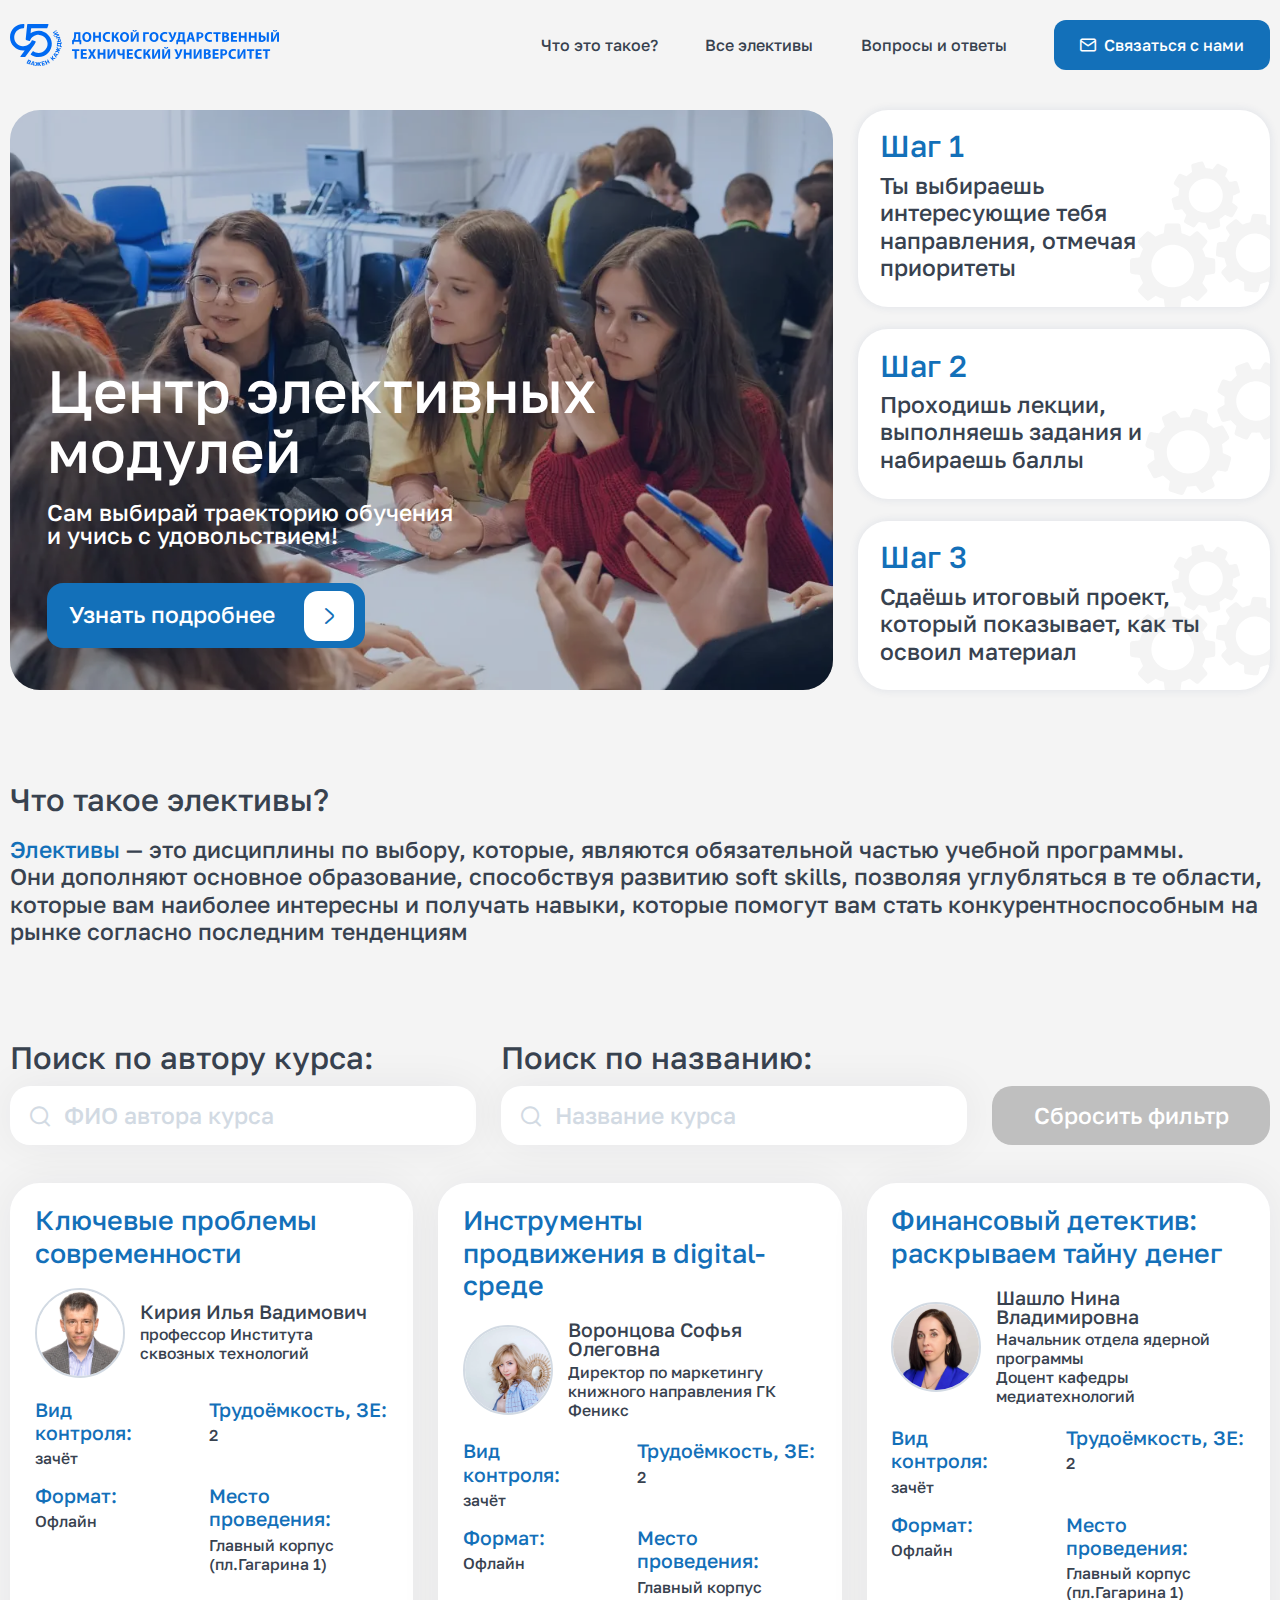
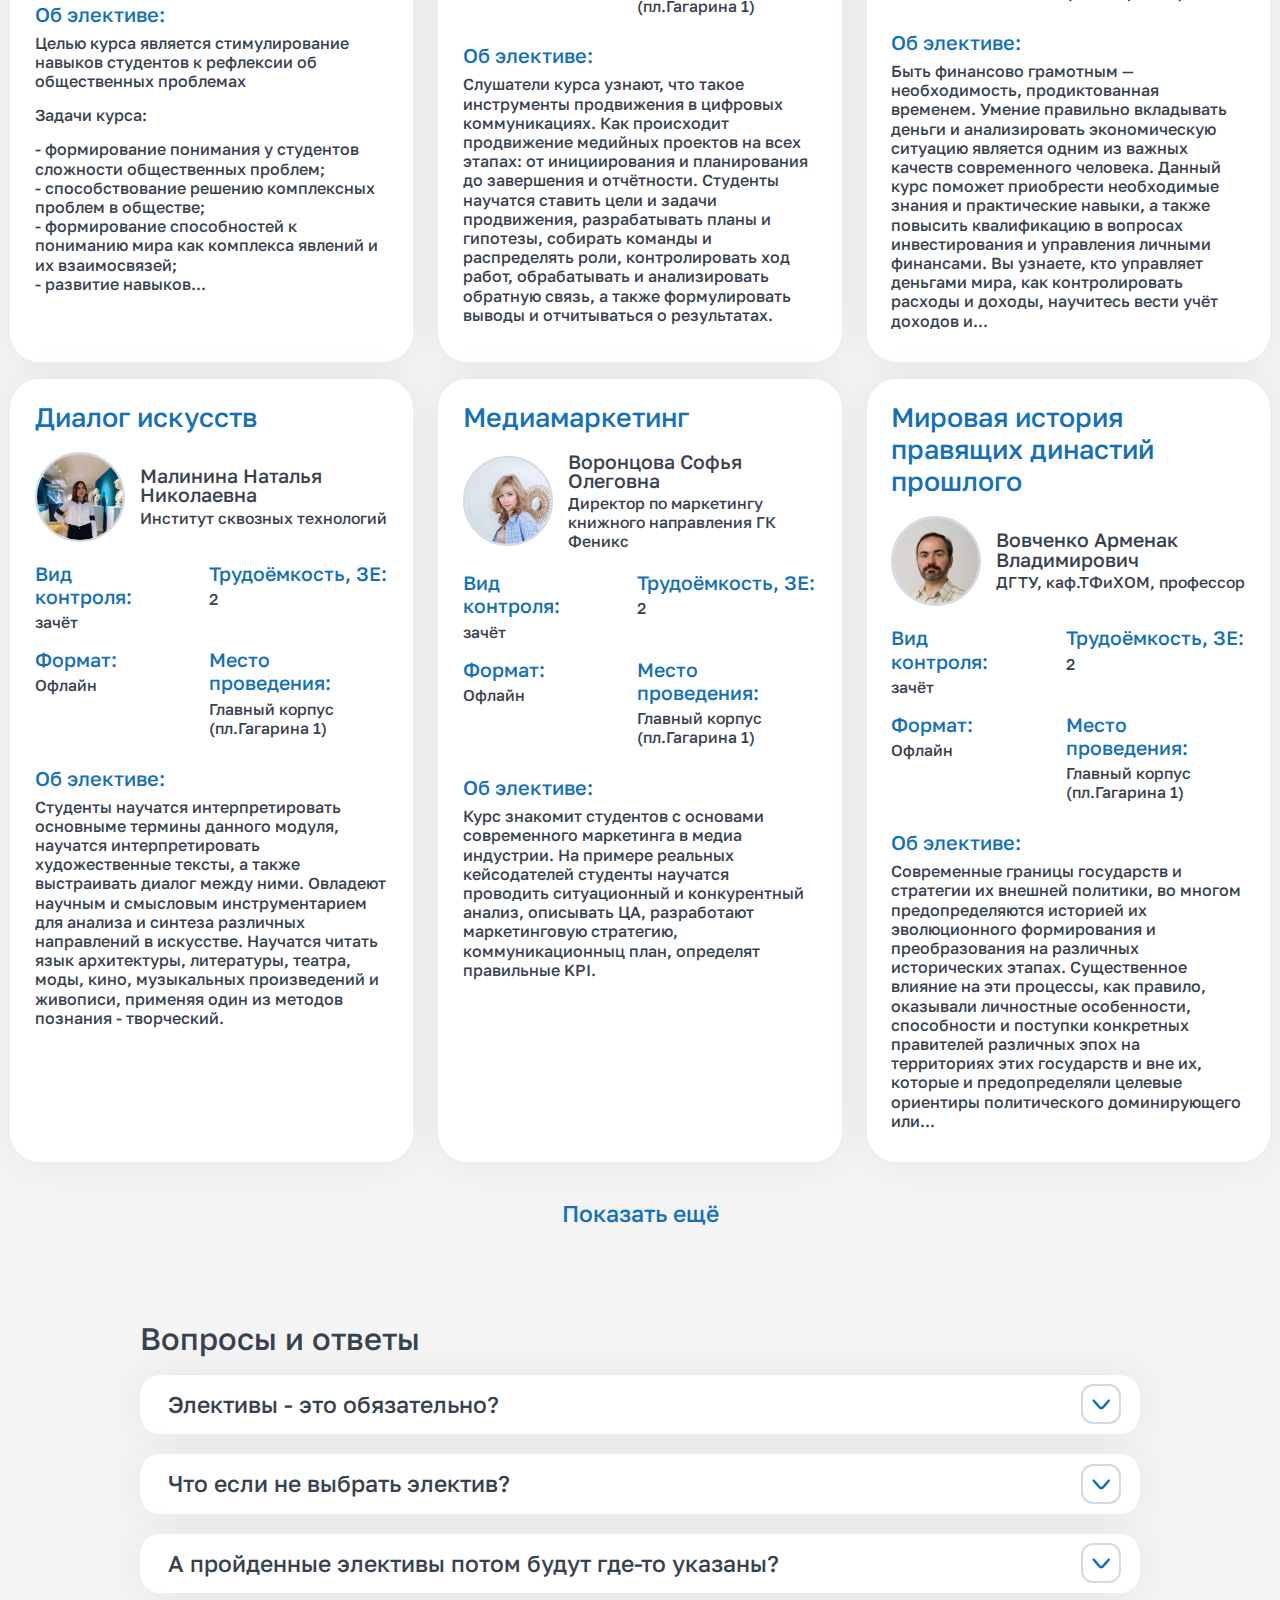
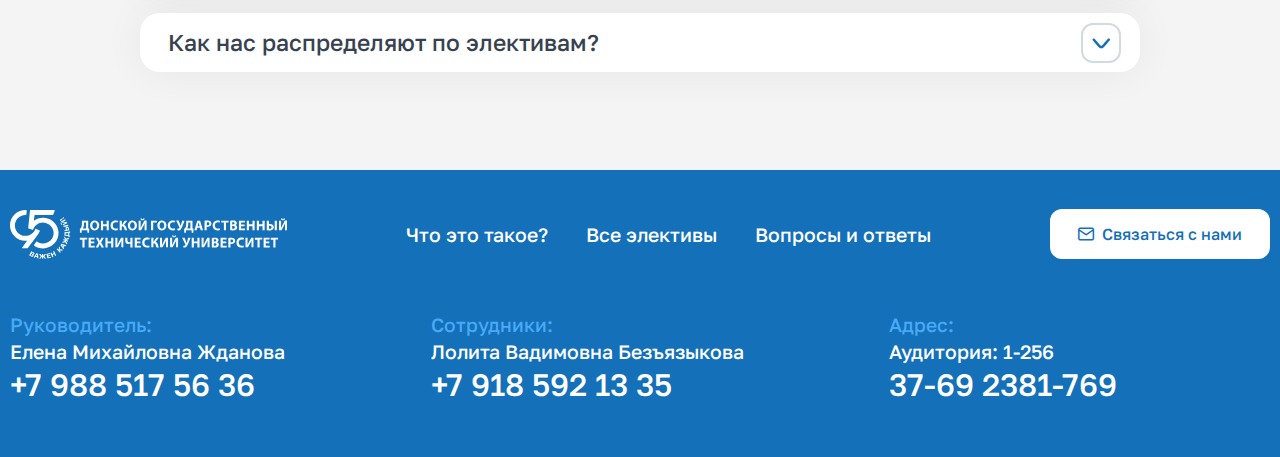
==== commit beef767a: "Add files via upload" ====
--- a/index.html
+++ b/index.html
@@ -5,47 +5,93 @@
 	<title>Главная</title>
 	<meta charset="UTF-8">
 	<meta name="format-detection" content="telephone=no">
-	<link rel="stylesheet" href="css/style.min.css?_v=20250313220002">
+	<link rel="stylesheet" href="css/style.min.css?_v=20250321213211">
 	<meta name="viewport" content="width=device-width, initial-scale=1.0">
 </head>
 
 <body>
 	<div class="wrapper">
-		<header class="header ">
+		<header class="header">
 			<div class="header__container">
-				<div class="header__left">
-					<h1 class="header__title ">Центр элективных модулей</h1>
-					<p class="header__subtitle">Сам выбирай траекторию обучения и учись с удовольствием!</p>
+				<a href="index.html" class="header__logo">
+					<img src="img/logo.svg" alt="ДГТУ">
+				</a>
+				<div class="header__menu menu">
+					<button type="button" class="menu__icon icon-menu"></button>
+					<nav class="menu__body">
+						<ul class="menu__list">
+							<li class="menu__item"><a href="#" data-goto="#info" class="menu__link">Что это такое?</a></li>
+							<li class="menu__item"><a href="#" data-goto="#electives" class="menu__link">Все элективы</a></li>
+							<li class="menu__item"><a href="#" data-goto="#questions" class="menu__link">Вопросы и ответы</a></li>
+						</ul>
+						<a href="#" class="header__btn _icon-mail">Связаться с нами</a>
+					</nav>
 				</div>
-				<a href="index.html" class="header__right">
-					<img src="img/logo.svg" alt="logo">
-				</a>
 			</div>
 		</header>
 		<main class="page">
 			<div class="page__container">
-				<section class="electives">
-					<div class="electives__header">
-						<p>
-							Расширяй горизонты - выбирай своё
-						</p>
+				<section class="information">
+					<div class="information__main">
+						<div class="information__main-wrapper">
+							<h1 class="information__title">Центр элективных модулей</h1>
+							<p class="information__subtitle">Сам выбирай траекторию обучения <br> и учись с удовольствием!</p>
+							<a href="#" data-goto="#electives" class="information__btn _icon-arrowBtn">Узнать подробнее</a>
+						</div>
 					</div>
+					<div class="information__steps">
+						<div class="information__step">
+							<p class="information__step-number">Шаг 1</p>
+							<p class="information__step-text">
+								Ты выбираешь интересующие тебя направления, отмечая приоритеты
+							</p>
+						</div>
+						<div class="information__step">
+							<p class="information__step-number">Шаг 2</p>
+							<p class="information__step-text">
+								Проходишь лекции, выполняешь задания и набираешь баллы
+							</p>
+						</div>
+						<div class="information__step">
+							<p class="information__step-number">Шаг 3</p>
+							<p class="information__step-text">
+								Сдаёшь итоговый проект, который показывает, как ты освоил материал
+							</p>
+						</div>
+					</div>
+				</section>
+				<section class="info-text" id="info">
+					<h2 class="info-text__title">Что такое элективы?</h2>
+					<p class="info-text__text">
+						<span>Элективы</span> — это дисциплины по выбору, которые, являются обязательной частью учебной
+						программы.
+						Они&nbsp;дополняют основное образование, способствуя развитию soft skills, позволяя углубляться в те
+						области, которые вам
+						наиболее интересны и получать навыки, которые помогут вам стать конкурентноспособным на рынке согласно
+						последним
+						тенденциям
+					</p>
+				</section>
+				<section class="electives" id="electives">
 					<div class="electives__search-block">
 						<div class="electives__search-input">
 							<p>Поиск по автору курса:</p>
-							<input autocomplete="off" type="text" name="teacherName" placeholder="ФИО" class="electives__input">
+							<div class="electives__input _icon-search">
+								<input autocomplete="off" type="text" name="teacherName" placeholder="ФИО автора курса">
+							</div>
 						</div>
 						<div class="electives__search-input">
 							<p>Поиск по названию:</p>
-							<input autocomplete="off" type="text" name="electiveName" placeholder="Название" class="electives__input">
-						</div>
-						<button class="electives__btn">сбросить фильтр</button>
+							<div class="electives__input _icon-search">
+								<input autocomplete="off" type="text" name="electiveName" placeholder="Название курса">
+							</div>
+						</div>
+						<button class="electives__btn">Сбросить фильтр</button>
 					</div>
 					<div class="electives__blocks">
 						<a href="elective2.html" class="electives__block elective-block">
 							<p class="elective-block__title">Ключевые проблемы современности</p>
 							<div class="elective-block__author">
-								<p>Автор курса:</p>
 								<div class="elective-block__author-block">
 									<div class="elective-block__img">
 										<picture><source srcset="img/teachers/1.webp" type="image/webp"><img src="img/teachers/1.jpg" alt="1"></picture>
@@ -56,67 +102,68 @@
 									</div>
 								</div>
 							</div>
-							<div class="elective__info">
-								<div class="elective__info-blocks">
-									<div class="elective__info-block">
-										<p class="elective__info-title">Вид контроля:</p>
-										<p class="elective__info-text">зачёт</p>
-									</div>
-									<div class="elective__info-block">
-										<p class="elective__info-title">Трудоемкость,ЗЕ:</p>
-										<p class="elective__info-text">2</p>
-									</div>
-									<div class="elective__info-block">
-										<p class="elective__info-title">Формат проведения:</p>
-										<p class="elective__info-text">Офлайн</p>
-									</div>
-									<div class="elective__info-block">
-										<p class="elective__info-title">Место проведения:</p>
-										<p class="elective__info-text">
-											<img src="img/location.svg" alt="location">
-											Главный корпус (пл.Гагарина 1)
-										</p>
-									</div>
-								</div>
-							</div>
-							<div class="elective-block__description">
-								<p>
-									Целью курса является стимулирование навыков студентов к рефлексии об общественных проблемах
-								</p>
-								<p class="_bold">
-									Задачи курса:
-								</p>
-								<ul>
-									<li>
-										- формирование понимания у студентов сложности общественных проблем;
-									</li>
-									<li>
-										- способствование решению комплексных проблем в обществе;
-									</li>
-									<li>
-										- формирование способностей к пониманию мира как комплекса явлений и их взаимосвязей;
-									</li>
-									<li>
-										- развитие навыков критического осмысления и публичной критики;
-									</li>
-									<li>
-										- развитие навыков письменных и устных коммуникаций.
-									</li>
-								</ul>
-								<p>
-									Курс построен на методичном просмотре, обсуждении фильмов в аудитории и написании
-									критических
-									рефлексирующих работ дома.
-									Каждый фильм разбирается с точки зрения какой-то отдельной общественной темы (автономия
-									индивида, независимость прессы,
-									постправда, моральные паники, капитализм платформ) с дальнейшим обсуждением и прочтением
-									литературного произведения по
-									тематике фильма и дальнейшим написанием эссе-рефлексии.
-									Коллективный просмотр в аудитории стимулирует к критическому отношению и просмотру фильма
-									не
-									как эстетического продукта,
-									а как к некоему идеологическому высказыванию.
-								</p>
+							<div class="elective-block__info">
+								<div class="elective-block__info-block">
+									<p class="elective-block__info-title">Вид контроля:</p>
+									<p class="elective-block__info-text">зачёт</p>
+								</div>
+								<div class="elective-block__info-block">
+									<p class="elective-block__info-title">Трудоёмкость, ЗЕ:</p>
+									<p class="elective-block__info-text">2</p>
+								</div>
+								<div class="elective-block__info-block">
+									<p class="elective-block__info-title">Формат:</p>
+									<p class="elective-block__info-text">Офлайн</p>
+								</div>
+								<div class="elective-block__info-block">
+									<p class="elective-block__info-title">Место проведения:</p>
+									<p class="elective-block__info-text">
+										Главный корпус (пл.Гагарина 1)
+									</p>
+								</div>
+							</div>
+							<div class="elective-block__description">
+								<p class="elective-block__description-title">Об элективе:</p>
+								<div class="elective-block__description-wrapper">
+									<p>
+										Целью курса является стимулирование навыков студентов к рефлексии об общественных
+										проблемах
+									</p>
+									<p>
+										Задачи курса:
+									</p>
+									<ul>
+										<li>
+											- формирование понимания у студентов сложности общественных проблем;
+										</li>
+										<li>
+											- способствование решению комплексных проблем в обществе;
+										</li>
+										<li>
+											- формирование способностей к пониманию мира как комплекса явлений и их взаимосвязей;
+										</li>
+										<li>
+											- развитие навыков критического осмысления и публичной критики;
+										</li>
+										<li>
+											- развитие навыков письменных и устных коммуникаций.
+										</li>
+									</ul>
+									<p>
+										Курс построен на методичном просмотре, обсуждении фильмов в аудитории и написании
+										критических
+										рефлексирующих работ дома.
+										Каждый фильм разбирается с точки зрения какой-то отдельной общественной темы (автономия
+										индивида, независимость прессы,
+										постправда, моральные паники, капитализм платформ) с дальнейшим обсуждением и прочтением
+										литературного произведения по
+										тематике фильма и дальнейшим написанием эссе-рефлексии.
+										Коллективный просмотр в аудитории стимулирует к критическому отношению и просмотру фильма
+										не
+										как эстетического продукта,
+										а как к некоему идеологическому высказыванию.
+									</p>
+								</div>
 							</div>
 						</a>
 						<a href="elective5.html" class="electives__block elective-block">
@@ -124,7 +171,6 @@
 								Инструменты продвижения в digital-среде
 							</p>
 							<div class="elective-block__author">
-								<p>Автор курса:</p>
 								<div class="elective-block__author-block">
 									<div class="elective-block__img">
 										<picture><source srcset="img/teachers/5.webp" type="image/webp"><img src="img/teachers/5.jpg" alt="5"></picture>
@@ -137,40 +183,41 @@
 									</div>
 								</div>
 							</div>
-							<div class="elective__info">
-								<div class="elective__info-blocks">
-									<div class="elective__info-block">
-										<p class="elective__info-title">Вид контроля:</p>
-										<p class="elective__info-text">зачёт</p>
-									</div>
-									<div class="elective__info-block">
-										<p class="elective__info-title">Трудоемкость,ЗЕ:</p>
-										<p class="elective__info-text">2</p>
-									</div>
-									<div class="elective__info-block">
-										<p class="elective__info-title">Формат проведения:</p>
-										<p class="elective__info-text">Офлайн</p>
-									</div>
-									<div class="elective__info-block">
-										<p class="elective__info-title">Место проведения:</p>
-										<p class="elective__info-text">
-											<img src="img/location.svg" alt="location">
-											Главный корпус (пл.Гагарина 1)
-										</p>
-									</div>
-								</div>
-							</div>
-							<div class="elective-block__description">
-								<p>
-									Слушатели курса узнают, что такое инструменты продвижения в цифровых коммуникациях. Как
-									происходит продвижение медийных
-									проектов на всех этапах: от инициирования и планирования до завершения и отчётности. Студенты
-									научатся ставить цели и
-									задачи продвижения, разрабатывать планы и гипотезы, собирать команды и распределять роли,
-									контролировать ход работ,
-									обрабатывать и анализировать обратную связь, а также формулировать выводы и отчитываться о
-									результатах.
-								</p>
+							<div class="elective-block__info">
+								<div class="elective-block__info-block">
+									<p class="elective-block__info-title">Вид контроля:</p>
+									<p class="elective-block__info-text">зачёт</p>
+								</div>
+								<div class="elective-block__info-block">
+									<p class="elective-block__info-title">Трудоёмкость, ЗЕ:</p>
+									<p class="elective-block__info-text">2</p>
+								</div>
+								<div class="elective-block__info-block">
+									<p class="elective-block__info-title">Формат:</p>
+									<p class="elective-block__info-text">Офлайн</p>
+								</div>
+								<div class="elective-block__info-block">
+									<p class="elective-block__info-title">Место проведения:</p>
+									<p class="elective-block__info-text">
+										Главный корпус (пл.Гагарина 1)
+									</p>
+								</div>
+							</div>
+							<div class="elective-block__description">
+								<p class="elective-block__description-title">Об элективе:</p>
+								<div class="elective-block__description-wrapper">
+									<p>
+										Слушатели курса узнают, что такое инструменты продвижения в цифровых коммуникациях. Как
+										происходит продвижение медийных
+										проектов на всех этапах: от инициирования и планирования до завершения и отчётности.
+										Студенты
+										научатся ставить цели и
+										задачи продвижения, разрабатывать планы и гипотезы, собирать команды и распределять роли,
+										контролировать ход работ,
+										обрабатывать и анализировать обратную связь, а также формулировать выводы и отчитываться о
+										результатах.
+									</p>
+								</div>
 							</div>
 						</a>
 						<a href="elective4.html" class="electives__block elective-block">
@@ -178,7 +225,6 @@
 								Финансовый детектив: раскрываем тайну денег
 							</p>
 							<div class="elective-block__author">
-								<p>Автор курса:</p>
 								<div class="elective-block__author-block">
 									<div class="elective-block__img">
 										<picture><source srcset="img/teachers/4.webp" type="image/webp"><img src="img/teachers/4.png" alt="4"></picture>
@@ -192,58 +238,58 @@
 									</div>
 								</div>
 							</div>
-							<div class="elective__info">
-								<div class="elective__info-blocks">
-									<div class="elective__info-block">
-										<p class="elective__info-title">Вид контроля:</p>
-										<p class="elective__info-text">зачёт</p>
-									</div>
-									<div class="elective__info-block">
-										<p class="elective__info-title">Трудоемкость,ЗЕ:</p>
-										<p class="elective__info-text">2</p>
-									</div>
-									<div class="elective__info-block">
-										<p class="elective__info-title">Формат проведения:</p>
-										<p class="elective__info-text">Офлайн</p>
-									</div>
-									<div class="elective__info-block">
-										<p class="elective__info-title">Место проведения:</p>
-										<p class="elective__info-text">
-											<img src="img/location.svg" alt="location">
-											Главный корпус (пл.Гагарина 1)
-										</p>
-									</div>
-								</div>
-							</div>
-							<div class="elective-block__description">
-								<p>
-									Быть финансово грамотным — необходимость, продиктованная временем. Умение правильно
-									вкладывать деньги и анализировать
-									экономическую ситуацию является одним из важных качеств современного человека. Данный курс
-									поможет приобрести
-									необходимые знания и практические навыки, а также повысить квалификацию в вопросах
-									инвестирования и управления личными
-									финансами.
-									Вы узнаете, кто управляет деньгами мира, как контролировать расходы и доходы, научитесь вести
-									учёт доходов и расходов,
-									выгодно использовать кредиты и господдержку, узнаете как получить максимум льгот от
-									государства, как грамотно
-									инвестировать, как получать легальный доход от акций, облигаций, паевых фондов и других
-									инвестиционных инструментов.
-									Разберётесь, как получить налоговый вычет за покупку недвижимости, образование и лечение.
-									Научитесь делать это онлайн —
-									без беготни по инстанциям. Научитесь создать финансовую подушку, изучите инструменты, с
-									помощью которых сможете накопить
-									на крупную покупку. Поймёте, как грамотно откладывать деньги и обеспечите себе безбедное
-									будущее. Поставите личные
-									финансовые цели и разработаете стратегию, чтобы их достичь.
-								</p>
+							<div class="elective-block__info">
+								<div class="elective-block__info-block">
+									<p class="elective-block__info-title">Вид контроля:</p>
+									<p class="elective-block__info-text">зачёт</p>
+								</div>
+								<div class="elective-block__info-block">
+									<p class="elective-block__info-title">Трудоёмкость, ЗЕ:</p>
+									<p class="elective-block__info-text">2</p>
+								</div>
+								<div class="elective-block__info-block">
+									<p class="elective-block__info-title">Формат:</p>
+									<p class="elective-block__info-text">Офлайн</p>
+								</div>
+								<div class="elective-block__info-block">
+									<p class="elective-block__info-title">Место проведения:</p>
+									<p class="elective-block__info-text">
+										Главный корпус (пл.Гагарина 1)
+									</p>
+								</div>
+							</div>
+							<div class="elective-block__description">
+								<p class="elective-block__description-title">Об элективе:</p>
+								<div class="elective-block__description-wrapper">
+									<p>
+										Быть финансово грамотным — необходимость, продиктованная временем. Умение правильно
+										вкладывать деньги и анализировать
+										экономическую ситуацию является одним из важных качеств современного человека. Данный курс
+										поможет приобрести
+										необходимые знания и практические навыки, а также повысить квалификацию в вопросах
+										инвестирования и управления личными
+										финансами.
+										Вы узнаете, кто управляет деньгами мира, как контролировать расходы и доходы, научитесь
+										вести
+										учёт доходов и расходов,
+										выгодно использовать кредиты и господдержку, узнаете как получить максимум льгот от
+										государства, как грамотно
+										инвестировать, как получать легальный доход от акций, облигаций, паевых фондов и других
+										инвестиционных инструментов.
+										Разберётесь, как получить налоговый вычет за покупку недвижимости, образование и лечение.
+										Научитесь делать это онлайн —
+										без беготни по инстанциям. Научитесь создать финансовую подушку, изучите инструменты, с
+										помощью которых сможете накопить
+										на крупную покупку. Поймёте, как грамотно откладывать деньги и обеспечите себе безбедное
+										будущее. Поставите личные
+										финансовые цели и разработаете стратегию, чтобы их достичь.
+									</p>
+								</div>
 							</div>
 						</a>
 						<a href="elective3.html" class="electives__block elective-block">
 							<p class="elective-block__title">Диалог искусств</p>
 							<div class="elective-block__author">
-								<p>Автор курса:</p>
 								<div class="elective-block__author-block">
 									<div class="elective-block__img">
 										<picture><source srcset="img/teachers/3.webp" type="image/webp"><img src="img/teachers/3.jpg" alt="3"></picture>
@@ -254,40 +300,40 @@
 									</div>
 								</div>
 							</div>
-							<div class="elective__info">
-								<div class="elective__info-blocks">
-									<div class="elective__info-block">
-										<p class="elective__info-title">Вид контроля:</p>
-										<p class="elective__info-text">зачёт</p>
-									</div>
-									<div class="elective__info-block">
-										<p class="elective__info-title">Трудоемкость,ЗЕ:</p>
-										<p class="elective__info-text">2</p>
-									</div>
-									<div class="elective__info-block">
-										<p class="elective__info-title">Формат проведения:</p>
-										<p class="elective__info-text">Офлайн</p>
-									</div>
-									<div class="elective__info-block">
-										<p class="elective__info-title">Место проведения:</p>
-										<p class="elective__info-text">
-											<img src="img/location.svg" alt="location">
-											Главный корпус (пл.Гагарина 1)
-										</p>
-									</div>
-								</div>
-							</div>
-							<div class="elective-block__description">
-								<p>
-									Студенты научатся интерпретировать основныме термины данного модуля, научатся
-									интерпретировать
-									художественные тексты, а также
-									выстраивать диалог между ними. Овладеют научным и смысловым инструментарием для анализа и
-									синтеза различных направлений
-									в искусстве. Научатся читать язык архитектуры, литературы, театра, моды, кино, музыкальных
-									произведений и живописи,
-									применяя один из методов познания - творческий.
-								</p>
+							<div class="elective-block__info">
+								<div class="elective-block__info-block">
+									<p class="elective-block__info-title">Вид контроля:</p>
+									<p class="elective-block__info-text">зачёт</p>
+								</div>
+								<div class="elective-block__info-block">
+									<p class="elective-block__info-title">Трудоёмкость, ЗЕ:</p>
+									<p class="elective-block__info-text">2</p>
+								</div>
+								<div class="elective-block__info-block">
+									<p class="elective-block__info-title">Формат:</p>
+									<p class="elective-block__info-text">Офлайн</p>
+								</div>
+								<div class="elective-block__info-block">
+									<p class="elective-block__info-title">Место проведения:</p>
+									<p class="elective-block__info-text">
+										Главный корпус (пл.Гагарина 1)
+									</p>
+								</div>
+							</div>
+							<div class="elective-block__description">
+								<p class="elective-block__description-title">Об элективе:</p>
+								<div class="elective-block__description-wrapper">
+									<p>
+										Студенты научатся интерпретировать основныме термины данного модуля, научатся
+										интерпретировать
+										художественные тексты, а также
+										выстраивать диалог между ними. Овладеют научным и смысловым инструментарием для анализа и
+										синтеза различных направлений
+										в искусстве. Научатся читать язык архитектуры, литературы, театра, моды, кино, музыкальных
+										произведений и живописи,
+										применяя один из методов познания - творческий.
+									</p>
+								</div>
 							</div>
 						</a>
 						<a href="elective6.html" class="electives__block elective-block">
@@ -295,7 +341,6 @@
 								Медиамаркетинг
 							</p>
 							<div class="elective-block__author">
-								<p>Автор курса:</p>
 								<div class="elective-block__author-block">
 									<div class="elective-block__img">
 										<picture><source srcset="img/teachers/5.webp" type="image/webp"><img src="img/teachers/5.jpg" alt="5"></picture>
@@ -308,37 +353,37 @@
 									</div>
 								</div>
 							</div>
-							<div class="elective__info">
-								<div class="elective__info-blocks">
-									<div class="elective__info-block">
-										<p class="elective__info-title">Вид контроля:</p>
-										<p class="elective__info-text">зачёт</p>
-									</div>
-									<div class="elective__info-block">
-										<p class="elective__info-title">Трудоемкость,ЗЕ:</p>
-										<p class="elective__info-text">2</p>
-									</div>
-									<div class="elective__info-block">
-										<p class="elective__info-title">Формат проведения:</p>
-										<p class="elective__info-text">Офлайн</p>
-									</div>
-									<div class="elective__info-block">
-										<p class="elective__info-title">Место проведения:</p>
-										<p class="elective__info-text">
-											<img src="img/location.svg" alt="location">
-											Главный корпус (пл.Гагарина 1)
-										</p>
-									</div>
-								</div>
-							</div>
-							<div class="elective-block__description">
-								<p>
-									Курс знакомит студентов с основами современного маркетинга в медиа индустрии. На примере
-									реальных кейсодателей студенты
-									научатся проводить ситуационный и конкурентный анализ, описывать ЦА, разработают
-									маркетинговую стратегию,
-									коммуникационныц план, определят правильные KPI.
-								</p>
+							<div class="elective-block__info">
+								<div class="elective-block__info-block">
+									<p class="elective-block__info-title">Вид контроля:</p>
+									<p class="elective-block__info-text">зачёт</p>
+								</div>
+								<div class="elective-block__info-block">
+									<p class="elective-block__info-title">Трудоёмкость, ЗЕ:</p>
+									<p class="elective-block__info-text">2</p>
+								</div>
+								<div class="elective-block__info-block">
+									<p class="elective-block__info-title">Формат:</p>
+									<p class="elective-block__info-text">Офлайн</p>
+								</div>
+								<div class="elective-block__info-block">
+									<p class="elective-block__info-title">Место проведения:</p>
+									<p class="elective-block__info-text">
+										Главный корпус (пл.Гагарина 1)
+									</p>
+								</div>
+							</div>
+							<div class="elective-block__description">
+								<p class="elective-block__description-title">Об элективе:</p>
+								<div class="elective-block__description-wrapper">
+									<p>
+										Курс знакомит студентов с основами современного маркетинга в медиа индустрии. На примере
+										реальных кейсодателей студенты
+										научатся проводить ситуационный и конкурентный анализ, описывать ЦА, разработают
+										маркетинговую стратегию,
+										коммуникационныц план, определят правильные KPI.
+									</p>
+								</div>
 							</div>
 						</a>
 						<a href="elective7.html" class="electives__block elective-block">
@@ -346,7 +391,6 @@
 								Мировая история правящих династий прошлого
 							</p>
 							<div class="elective-block__author">
-								<p>Автор курса:</p>
 								<div class="elective-block__author-block">
 									<div class="elective-block__img">
 										<picture><source srcset="img/teachers/6.webp" type="image/webp"><img src="img/teachers/6.jpg" alt="6"></picture>
@@ -359,53 +403,57 @@
 									</div>
 								</div>
 							</div>
-							<div class="elective__info">
-								<div class="elective__info-blocks">
-									<div class="elective__info-block">
-										<p class="elective__info-title">Вид контроля:</p>
-										<p class="elective__info-text">зачёт</p>
-									</div>
-									<div class="elective__info-block">
-										<p class="elective__info-title">Трудоемкость,ЗЕ:</p>
-										<p class="elective__info-text">2</p>
-									</div>
-									<div class="elective__info-block">
-										<p class="elective__info-title">Формат проведения:</p>
-										<p class="elective__info-text">Офлайн</p>
-									</div>
-									<div class="elective__info-block">
-										<p class="elective__info-title">Место проведения:</p>
-										<p class="elective__info-text">
-											<img src="img/location.svg" alt="location">
-											Главный корпус (пл.Гагарина 1)
-										</p>
-									</div>
-								</div>
-							</div>
-							<div class="elective-block__description">
-								<p>
-									Современные границы государств и стратегии их внешней политики, во многом предопределяются
-									историей их эволюционного
-									формирования и преобразования на различных исторических этапах. Существенное влияние на эти
-									процессы, как правило,
-									оказывали личностные особенности, способности и поступки конкретных правителей различных эпох
-									на территориях этих
-									государств и вне их, которые и предопределяли целевые ориентиры политического доминирующего
-									или соподчинённого
-									дальнейшего существования. В этом модуле будут рассматриваться фундаментальные исторические
-									этапы трансформации
-									государств, в периоды управления ими представителями единых правящих династий, оказавших
-									основное влияние на этапе их
-									геополитического становления в общем или в конкретных экстра-неординарных исторических
-									ситуациях.
-									Студенты будут изучать и критически анализировать предлагаемые к рассмотрению государства на
-									различных исторических
-									этапах (срезах) и поступки их правителей, выявляя основные достоинства и недостатки в
-									принятых решениях и поступках
-									представителей правящих династий, повышая тем самым свою эрудицию, развивая логику и
-									аналитическое мышление.
-
-								</p>
+							<div class="elective-block__info">
+								<div class="elective-block__info-block">
+									<p class="elective-block__info-title">Вид контроля:</p>
+									<p class="elective-block__info-text">зачёт</p>
+								</div>
+								<div class="elective-block__info-block">
+									<p class="elective-block__info-title">Трудоёмкость, ЗЕ:</p>
+									<p class="elective-block__info-text">2</p>
+								</div>
+								<div class="elective-block__info-block">
+									<p class="elective-block__info-title">Формат:</p>
+									<p class="elective-block__info-text">Офлайн</p>
+								</div>
+								<div class="elective-block__info-block">
+									<p class="elective-block__info-title">Место проведения:</p>
+									<p class="elective-block__info-text">
+										Главный корпус (пл.Гагарина 1)
+									</p>
+								</div>
+							</div>
+							<div class="elective-block__description">
+								<p class="elective-block__description-title">Об элективе:</p>
+								<div class="elective-block__description-wrapper">
+									<p>
+										Современные границы государств и стратегии их внешней политики, во многом предопределяются
+										историей их эволюционного
+										формирования и преобразования на различных исторических этапах. Существенное влияние на
+										эти
+										процессы, как правило,
+										оказывали личностные особенности, способности и поступки конкретных правителей различных
+										эпох
+										на территориях этих
+										государств и вне их, которые и предопределяли целевые ориентиры политического
+										доминирующего
+										или соподчинённого
+										дальнейшего существования. В этом модуле будут рассматриваться фундаментальные
+										исторические
+										этапы трансформации
+										государств, в периоды управления ими представителями единых правящих династий, оказавших
+										основное влияние на этапе их
+										геополитического становления в общем или в конкретных экстра-неординарных исторических
+										ситуациях.
+										Студенты будут изучать и критически анализировать предлагаемые к рассмотрению государства
+										на
+										различных исторических
+										этапах (срезах) и поступки их правителей, выявляя основные достоинства и недостатки в
+										принятых решениях и поступках
+										представителей правящих династий, повышая тем самым свою эрудицию, развивая логику и
+										аналитическое мышление.
+									</p>
+								</div>
 							</div>
 						</a>
 						<a href="elective8.html" class="electives__block elective-block">
@@ -413,7 +461,6 @@
 								Истории развития государств в гипотезах и фактах
 							</p>
 							<div class="elective-block__author">
-								<p>Автор курса:</p>
 								<div class="elective-block__author-block">
 									<div class="elective-block__img">
 										<picture><source srcset="img/teachers/6.webp" type="image/webp"><img src="img/teachers/6.jpg" alt="6"></picture>
@@ -426,66 +473,71 @@
 									</div>
 								</div>
 							</div>
-							<div class="elective__info">
-								<div class="elective__info-blocks">
-									<div class="elective__info-block">
-										<p class="elective__info-title">Вид контроля:</p>
-										<p class="elective__info-text">зачёт</p>
-									</div>
-									<div class="elective__info-block">
-										<p class="elective__info-title">Трудоемкость,ЗЕ:</p>
-										<p class="elective__info-text">2</p>
-									</div>
-									<div class="elective__info-block">
-										<p class="elective__info-title">Формат проведения:</p>
-										<p class="elective__info-text">Офлайн</p>
-									</div>
-									<div class="elective__info-block">
-										<p class="elective__info-title">Место проведения:</p>
-										<p class="elective__info-text">
-											<img src="img/location.svg" alt="location">
-											Главный корпус (пл.Гагарина 1)
-										</p>
-									</div>
-								</div>
-							</div>
-							<div class="elective-block__description">
-								<p>
-									Стратегии современных государств с агрессивной внешней политикой во многом базируются на
-									исторически консервативных
-									принципах, частью которых являются ситуации, когда управление общественным мнением
-									осуществляется на основе средств
-									массовой дезинформации. Согласованную политику различных СМИ разных стран в части
-									предоставления неточной информации в
-									целях массового управления общественным сознанием уже можно отнести к элементу
-									дезинформационной монополии или
-									информационному сговору (или заговору), преследующему определенные цели. В эпоху интернета и
-									других высокоскоростных
-									средств передачи информации (СМИ), почти не подвергаемых цензуре с позиций достоверности,
-									единственным средством её
-									оценки индивидуумом является его способность к её (информации) анализу. Эта способность, в
-									первую очередь, базируется на
-									сопоставлении используемых событий с контекстами смежных с ними фактов и гипотез. В этом
-									модуле будут рассматриваться
-									теории и гипотезы примеров трактовки исторических событий, на развитие которых в определенном
-									плане оказала существенное
-									влияние дезинформация о предшествующих событиях, либо сами события могли бы не менее логично
-									объясняться посредством
-									альтернативных гипотез или трактовок исторических фактов, имеющих право на существование. В
-									общей истории и политической
-									истории государств, результаты подобных манипуляций с искажением достоверной информации о
-									них, часто приводили к
-									глобальным последствиям, некоторые примеры которых будут системно представлены в курсе.
-									Некоторые разделы курса покажут,
-									что не все известные исторические события и в настоящее время принято трактовать однозначно
-									верно.
-									Студенты будут изучать и критически анализировать, повышая тем самым свою эрудицию и развивая
-									логику, предлагаемые к
-									рассмотрению исторические ситуации системного внедрения дезинформации на различных
-									исторических этапах, в целях полного
-									или частичного достижения политических, экономических и иных целей.
-
-								</p>
+							<div class="elective-block__info">
+								<div class="elective-block__info-block">
+									<p class="elective-block__info-title">Вид контроля:</p>
+									<p class="elective-block__info-text">зачёт</p>
+								</div>
+								<div class="elective-block__info-block">
+									<p class="elective-block__info-title">Трудоёмкость, ЗЕ:</p>
+									<p class="elective-block__info-text">2</p>
+								</div>
+								<div class="elective-block__info-block">
+									<p class="elective-block__info-title">Формат:</p>
+									<p class="elective-block__info-text">Офлайн</p>
+								</div>
+								<div class="elective-block__info-block">
+									<p class="elective-block__info-title">Место проведения:</p>
+									<p class="elective-block__info-text">
+										Главный корпус (пл.Гагарина 1)
+									</p>
+								</div>
+							</div>
+							<div class="elective-block__description">
+								<p class="elective-block__description-title">Об элективе:</p>
+								<div class="elective-block__description-wrapper">
+									<p>
+										Стратегии современных государств с агрессивной внешней политикой во многом базируются на
+										исторически консервативных
+										принципах, частью которых являются ситуации, когда управление общественным мнением
+										осуществляется на основе средств
+										массовой дезинформации. Согласованную политику различных СМИ разных стран в части
+										предоставления неточной информации в
+										целях массового управления общественным сознанием уже можно отнести к элементу
+										дезинформационной монополии или
+										информационному сговору (или заговору), преследующему определенные цели. В эпоху интернета
+										и
+										других высокоскоростных
+										средств передачи информации (СМИ), почти не подвергаемых цензуре с позиций достоверности,
+										единственным средством её
+										оценки индивидуумом является его способность к её (информации) анализу. Эта способность, в
+										первую очередь, базируется на
+										сопоставлении используемых событий с контекстами смежных с ними фактов и гипотез. В этом
+										модуле будут рассматриваться
+										теории и гипотезы примеров трактовки исторических событий, на развитие которых в
+										определенном
+										плане оказала существенное
+										влияние дезинформация о предшествующих событиях, либо сами события могли бы не менее
+										логично
+										объясняться посредством
+										альтернативных гипотез или трактовок исторических фактов, имеющих право на существование.
+										В
+										общей истории и политической
+										истории государств, результаты подобных манипуляций с искажением достоверной информации о
+										них, часто приводили к
+										глобальным последствиям, некоторые примеры которых будут системно представлены в курсе.
+										Некоторые разделы курса покажут,
+										что не все известные исторические события и в настоящее время принято трактовать
+										однозначно
+										верно.
+										Студенты будут изучать и критически анализировать, повышая тем самым свою эрудицию и
+										развивая
+										логику, предлагаемые к
+										рассмотрению исторические ситуации системного внедрения дезинформации на различных
+										исторических этапах, в целях полного
+										или частичного достижения политических, экономических и иных целей.
+									</p>
+								</div>
 							</div>
 						</a>
 						<a href="elective9.html" class="electives__block elective-block">
@@ -493,7 +545,6 @@
 								Астрофизика
 							</p>
 							<div class="elective-block__author">
-								<p>Автор курса:</p>
 								<div class="elective-block__author-block">
 									<div class="elective-block__img">
 										<picture><source srcset="img/teachers/7.webp" type="image/webp"><img src="img/teachers/7.jpg" alt="7"></picture>
@@ -507,47 +558,47 @@
 									</div>
 								</div>
 							</div>
-							<div class="elective__info">
-								<div class="elective__info-blocks">
-									<div class="elective__info-block">
-										<p class="elective__info-title">Вид контроля:</p>
-										<p class="elective__info-text">зачёт</p>
-									</div>
-									<div class="elective__info-block">
-										<p class="elective__info-title">Трудоемкость,ЗЕ:</p>
-										<p class="elective__info-text">2</p>
-									</div>
-									<div class="elective__info-block">
-										<p class="elective__info-title">Формат проведения:</p>
-										<p class="elective__info-text">Офлайн</p>
-									</div>
-									<div class="elective__info-block">
-										<p class="elective__info-title">Место проведения:</p>
-										<p class="elective__info-text">
-											<img src="img/location.svg" alt="location">
-											Главный корпус (пл.Гагарина 1)
-										</p>
-									</div>
-								</div>
-							</div>
-							<div class="elective-block__description">
-								<p>
-									Астрофизика, бурно развивающаяся в XXI веке отрасль естествознания, составляет основу
-									научного мировоззрения, развитие
-									которого необходимо в образовательном процессе будущих инженеров. Понимание процессов,
-									протекающих в окружающем нас
-									мегамире и их роли в процессах на Земле дает возможность выпускникам вузов ориентироваться в
-									материальной компоненте
-									техники и технологий. Цель модуля: усвоение знаний о строении и эволюции Вселенной; умений
-									ориентироваться в звездном
-									небе, навыков использования астрофизической платформы Stellarium
-								</p>
+							<div class="elective-block__info">
+								<div class="elective-block__info-block">
+									<p class="elective-block__info-title">Вид контроля:</p>
+									<p class="elective-block__info-text">зачёт</p>
+								</div>
+								<div class="elective-block__info-block">
+									<p class="elective-block__info-title">Трудоёмкость, ЗЕ:</p>
+									<p class="elective-block__info-text">2</p>
+								</div>
+								<div class="elective-block__info-block">
+									<p class="elective-block__info-title">Формат:</p>
+									<p class="elective-block__info-text">Офлайн</p>
+								</div>
+								<div class="elective-block__info-block">
+									<p class="elective-block__info-title">Место проведения:</p>
+									<p class="elective-block__info-text">
+										Главный корпус (пл.Гагарина 1)
+									</p>
+								</div>
+							</div>
+							<div class="elective-block__description">
+								<p class="elective-block__description-title">Об элективе:</p>
+								<div class="elective-block__description-wrapper">
+									<p>
+										Астрофизика, бурно развивающаяся в XXI веке отрасль естествознания, составляет основу
+										научного мировоззрения, развитие
+										которого необходимо в образовательном процессе будущих инженеров. Понимание процессов,
+										протекающих в окружающем нас
+										мегамире и их роли в процессах на Земле дает возможность выпускникам вузов ориентироваться
+										в
+										материальной компоненте
+										техники и технологий. Цель модуля: усвоение знаний о строении и эволюции Вселенной; умений
+										ориентироваться в звездном
+										небе, навыков использования астрофизической платформы Stellarium
+									</p>
+								</div>
 							</div>
 						</a>
 						<a href="elective.html" class="electives__block elective-block">
 							<p class="elective-block__title">Дизайн-мышление или как научиться генерировать идеи</p>
 							<div class="elective-block__author">
-								<p>Автор курса:</p>
 								<div class="elective-block__author-block">
 									<div class="elective-block__img">
 										<picture><source srcset="img/teachers/2.webp" type="image/webp"><img src="img/teachers/2.jpg" alt="2"></picture>
@@ -558,62 +609,47 @@
 									</div>
 								</div>
 							</div>
-							<div class="elective__info">
-								<div class="elective__info-blocks">
-									<div class="elective__info-block">
-										<p class="elective__info-title">Вид контроля:</p>
-										<p class="elective__info-text">зачёт</p>
-									</div>
-									<div class="elective__info-block">
-										<p class="elective__info-title">Трудоемкость,ЗЕ:</p>
-										<p class="elective__info-text">2</p>
-									</div>
-									<div class="elective__info-block">
-										<p class="elective__info-title">Формат проведения:</p>
-										<p class="elective__info-text">Офлайн</p>
-									</div>
-									<div class="elective__info-block">
-										<p class="elective__info-title">Место проведения:</p>
-										<p class="elective__info-text">
-											<img src="img/location.svg" alt="location">
-											Главный корпус (пл.Гагарина 1)
-										</p>
-									</div>
-								</div>
-							</div>
-							<div class="elective-block__description">
-								<p>
-									Электив предназначен для формирования у студентов междисциплинарной компетенции "Креативное
-									мышление"
-								</p>
+							<div class="elective-block__info">
+								<div class="elective-block__info-block">
+									<p class="elective-block__info-title">Вид контроля:</p>
+									<p class="elective-block__info-text">зачёт</p>
+								</div>
+								<div class="elective-block__info-block">
+									<p class="elective-block__info-title">Трудоёмкость, ЗЕ:</p>
+									<p class="elective-block__info-text">2</p>
+								</div>
+								<div class="elective-block__info-block">
+									<p class="elective-block__info-title">Формат:</p>
+									<p class="elective-block__info-text">Офлайн</p>
+								</div>
+								<div class="elective-block__info-block">
+									<p class="elective-block__info-title">Место проведения:</p>
+									<p class="elective-block__info-text">
+										Главный корпус (пл.Гагарина 1)
+									</p>
+								</div>
+							</div>
+							<div class="elective-block__description">
+								<p class="elective-block__description-title">Об элективе:</p>
+								<div class="elective-block__description-wrapper">
+									<p>
+										Электив предназначен для формирования у студентов междисциплинарной компетенции
+										"Креативное
+										мышление"
+									</p>
+								</div>
 							</div>
 						</a>
 					</div>
-					<ul class="electives__nav">
-						<li>
-							&#60;-
-						</li>
-						<li class="_active">1</li>
-						<li>
-							<a href="#">2</a>
-						</li>
-						<li>
-							<a href="#">3</a>
-						</li>
-						<li>
-							<a href="#">
-								-&#62;
-							</a>
-						</li>
-					</ul>
+					<button class="electives__more-btn">Показать ещё</button>
 				</section>
-				<section class="questions">
-					<h2 class="questions__title">Частые задаваемые вопросы</h2>
+				<section class="questions" id="questions">
+					<h2 class="questions__title">Вопросы и ответы</h2>
 					<div data-spollers class="questions__spollers spollers">
 						<div class="spollers__item">
 							<button data-spoller class="spollers__title">
-								А это обязательно?
-								<div class="spollers__plus"></div>
+								Элективы - это обязательно?
+								<div class="spollers__arrow _icon-arrow"></div>
 							</button>
 							<div class="spollers__body">
 								<p>
@@ -626,7 +662,7 @@
 						<div class="spollers__item">
 							<button data-spoller class="spollers__title">
 								Что если не выбрать электив?
-								<div class="spollers__plus"></div>
+								<div class="spollers__arrow _icon-arrow"></div>
 							</button>
 							<div class="spollers__body">
 								<p>
@@ -641,7 +677,7 @@
 						<div class="spollers__item">
 							<button data-spoller class="spollers__title">
 								А пройденные элективы потом будут где-то указаны?
-								<div class="spollers__plus"></div>
+								<div class="spollers__arrow _icon-arrow"></div>
 							</button>
 							<div class="spollers__body">
 								<p>
@@ -654,7 +690,7 @@
 						<div class="spollers__item">
 							<button data-spoller class="spollers__title">
 								Как нас распределяют по элективам?
-								<div class="spollers__plus"></div>
+								<div class="spollers__arrow _icon-arrow"></div>
 							</button>
 							<div class="spollers__body">
 								<p>
@@ -670,44 +706,38 @@
 		</main>
 		<footer class="footer">
 			<div class="footer__container">
-				<div class="footer__left">
-					<div class="footer__block">
-						<p>
-							Руководитель
-						</p>
-						<p>
-							Елена Михайловна Жданова
-						</p>
-						<a href="tel:+79885175636">
-							+7 988 517 56 36
-						</a>
+				<nav class="footer__nav">
+					<a href="#" class="footer__logo">
+						<img src="img/logoWhite.svg" alt="ДГТУ">
+					</a>
+					<ul class="footer__list">
+						<li class="footer__item"><a href="#" data-goto="#info">Что это такое?</a></li>
+						<li class="footer__item"><a href="#" data-goto="#electives">Все элективы</a></li>
+						<li class="footer__item"><a href="#" data-goto="#questions">Вопросы и ответы</a></li>
+					</ul>
+					<a href="#" class="footer__btn _icon-mail">Связаться с нами</a>
+				</nav>
+				<div class="footer__bottom">
+					<div class="footer__bottom-block">
+						<p class="footer__subtitle">Руководитель:</p>
+						<p class="footer__title">Елена Михайловна Жданова</p>
+						<a href="tel:+79885175636" class="footer__number">+7 988 517 56 36</a>
 					</div>
-					<div class="footer__block">
-						<p>
-							Сотрудники:
-						</p>
-						<p>
-							Лолита Вадимовна Безъязыкова
-						</p>
-						<a href="tel:+79185921335">
-							+7 918 592 13 35
-						</a>
+					<div class="footer__bottom-block">
+						<p class="footer__subtitle">Сотрудники:</p>
+						<p class="footer__title">Лолита Вадимовна Безъязыкова</p>
+						<a href="tel:+79185921335" class="footer__number">+7 918 592 13 35</a>
 					</div>
-				</div>
-				<div class="footer__right">
-					<div class="footer__block">
-						<p>
-							Аудитория: 1-256
-						</p>
-						<p>
-							Внутренний номер: 37-69 2381-769
-						</p>
+					<div class="footer__bottom-block">
+						<p class="footer__subtitle">Адрес:</p>
+						<p class="footer__title">Аудитория: 1-256</p>
+						<p class="footer__number">37-69 2381-769</p>
 					</div>
 				</div>
 			</div>
 		</footer>
 	</div>
-	<script src="js/app.min.js?_v=20250313220002"></script>
+	<script src="js/app.min.js?_v=20250321213211"></script>
 </body>
 
 </html>--- a/css/style.min.css
+++ b/css/style.min.css
@@ -1 +1 @@
-@font-face{font-family:Jost;font-display:swap;src:url(../fonts/Jost-Black.woff2) format("woff2"),url(../fonts/Jost-Black.woff) format("woff");font-weight:900;font-style:normal}@font-face{font-family:Jost;font-display:swap;src:url(../fonts/Jost-Bold.woff2) format("woff2"),url(../fonts/Jost-Bold.woff) format("woff");font-weight:700;font-style:normal}@font-face{font-family:Jost;font-display:swap;src:url(../fonts/Jost-Regular.woff2) format("woff2"),url(../fonts/Jost-Regular.woff) format("woff");font-weight:400;font-style:normal}@font-face{font-family:NunitoSans;font-display:swap;src:url(../fonts/NunitoSans-Bold.woff2) format("woff2"),url(../fonts/NunitoSans-Bold.woff) format("woff");font-weight:700;font-style:normal}@font-face{font-family:NunitoSans;font-display:swap;src:url(../fonts/NunitoSans-Regular.woff2) format("woff2"),url(../fonts/NunitoSans-Regular.woff) format("woff");font-weight:400;font-style:normal}*{padding:0;margin:0;border:0}*,:after,:before{-webkit-box-sizing:border-box;box-sizing:border-box}body,html{height:100%;min-width:320px}body{color:#000;line-height:1;font-family:NunitoSans;font-size:1rem;-ms-text-size-adjust:100%;-moz-text-size-adjust:100%;-webkit-text-size-adjust:100%;-webkit-font-smoothing:antialiased;-moz-osx-font-smoothing:grayscale}button,input,textarea{font-family:NunitoSans;font-size:inherit}button{cursor:pointer;color:inherit;background-color:inherit}a{color:inherit}a:link,a:visited{text-decoration:none}a:hover{text-decoration:none}ul li{list-style:none}img{vertical-align:top}h1,h2,h3,h4,h5,h6{font-weight:inherit;font-size:inherit}body{background-color:#f4f4f4}.lock body{overflow:hidden;-ms-touch-action:none;touch-action:none}.wrapper{min-height:100%;display:-webkit-box;display:-ms-flexbox;display:flex;-webkit-box-orient:vertical;-webkit-box-direction:normal;-ms-flex-direction:column;flex-direction:column;overflow:hidden}.wrapper>main{-webkit-box-flex:1;-ms-flex:1 1 auto;flex:1 1 auto}.wrapper>*{min-width:0}[class*=__container]{max-width:106.25rem;-webkit-box-sizing:content-box;box-sizing:content-box;margin:0 auto;padding:0 .9375rem}[class*=-ibg]{position:relative}[class*=-ibg] img{position:absolute;width:100%;height:100%;top:0;left:0;-o-object-fit:cover;object-fit:cover}[class*=-ibg_contain] img{-o-object-fit:contain;object-fit:contain}@-webkit-keyframes animateCircle{from{-webkit-transform:rotate(0);transform:rotate(0)}to{-webkit-transform:rotate(360deg);transform:rotate(360deg)}}@keyframes animateCircle{from{-webkit-transform:rotate(0);transform:rotate(0)}to{-webkit-transform:rotate(360deg);transform:rotate(360deg)}}.no-webp .header{background:url(../img/lines.svg) center/cover no-repeat,url(../img/bg.png) center/cover no-repeat}.header__container{display:-webkit-box;display:-ms-flexbox;display:flex;-webkit-box-align:center;-ms-flex-align:center;align-items:center;-webkit-box-pack:justify;-ms-flex-pack:justify;justify-content:space-between;gap:3.125rem}.header__left{color:#fff;font-family:Jost}.header__title{line-height:100%}.header__title--bold{font-weight:700}.header__subtitle{line-height:100%}.header__right img{max-width:100%;min-width:18.75rem;-webkit-animation:animateCircle 50s linear forwards infinite;animation:animateCircle 50s linear forwards infinite}.footer{background-color:#0e468b;color:#fff}.footer__container{display:-webkit-box;display:-ms-flexbox;display:flex;-webkit-box-align:start;-ms-flex-align:start;align-items:flex-start;-webkit-box-pack:justify;-ms-flex-pack:justify;justify-content:space-between;-webkit-column-gap:1.25rem;-moz-column-gap:1.25rem;column-gap:1.25rem;row-gap:2.5rem;-ms-flex-wrap:wrap;flex-wrap:wrap}.footer__left{display:-webkit-box;display:-ms-flexbox;display:flex;-webkit-box-align:start;-ms-flex-align:start;align-items:flex-start;-webkit-column-gap:2.1875rem;-moz-column-gap:2.1875rem;column-gap:2.1875rem;row-gap:.9375rem;-ms-flex-wrap:wrap;flex-wrap:wrap}.footer__block{display:-webkit-box;display:-ms-flexbox;display:flex;-webkit-box-orient:vertical;-webkit-box-direction:normal;-ms-flex-direction:column;flex-direction:column;gap:.625rem}.electives{display:-webkit-box;display:-ms-flexbox;display:flex;-webkit-box-orient:vertical;-webkit-box-direction:normal;-ms-flex-direction:column;flex-direction:column}.electives__header{background-color:#fff;-webkit-box-shadow:0 4px 4px rgba(0,0,0,.25);box-shadow:0 4px 4px rgba(0,0,0,.25)}.electives__header p{font-family:Jost;color:#38424f}.electives__search-block{display:-webkit-box;display:-ms-flexbox;display:flex;-webkit-box-align:end;-ms-flex-align:end;align-items:flex-end;gap:1.0625rem}.electives__search-input{-webkit-box-flex:0;-ms-flex:0 0 41%;flex:0 0 41%}.electives__search-input p{font-family:Jost;margin:0 0 .4375rem 0;color:#38424f}.electives__input{width:100%;outline:0;padding:.625rem 1.875rem;border-radius:.375rem;-webkit-box-shadow:0 4px 4px rgba(0,0,0,.25);box-shadow:0 4px 4px rgba(0,0,0,.25);font-size:1.25rem;color:#888e95}.electives__input::-webkit-input-placeholder{color:#888e95}.electives__input::-moz-placeholder{color:#888e95}.electives__input:-ms-input-placeholder{color:#888e95}.electives__input::-ms-input-placeholder{color:#888e95}.electives__input::placeholder{color:#888e95}.electives__btn{-webkit-box-flex:1;-ms-flex:1 1 100%;flex:1 1 100%;border:1px solid #848a91;color:#848a91;border-radius:.375rem;padding:.6875rem;-webkit-transition:.1s;transition:.1s}.electives__blocks{margin:2.9375rem 0 0 0;display:-ms-grid;display:grid;grid-template-columns:repeat(auto-fit,minmax(450px,1fr));-webkit-column-gap:1.5625rem;-moz-column-gap:1.5625rem;column-gap:1.5625rem;row-gap:1.0625rem}.electives__nav{margin:2.25rem 0 0 0;-ms-flex-item-align:center;-ms-grid-row-align:center;align-self:center;display:-webkit-box;display:-ms-flexbox;display:flex;-webkit-box-align:center;-ms-flex-align:center;align-items:center;gap:.625rem}.electives__nav li._active{color:#0e468b}.electives__nav li a{-webkit-transition:.1s;transition:.1s}.elective-block{background-color:#fff;-webkit-box-shadow:0 4px 4px rgba(0,0,0,.25);box-shadow:0 4px 4px rgba(0,0,0,.25);display:-webkit-box;display:-ms-flexbox;display:flex;-webkit-box-orient:vertical;-webkit-box-direction:normal;-ms-flex-direction:column;flex-direction:column;-webkit-transition:.1s;transition:.1s}.elective-block__title{font-family:Jost;font-weight:700;font-size:1.25rem;text-decoration:underline;-webkit-transition:.1s;transition:.1s}.elective-block__author>p{color:#888e95}.elective-block__author-block{margin:.75rem 0 0 0;display:-webkit-box;display:-ms-flexbox;display:flex;-webkit-box-align:start;-ms-flex-align:start;align-items:flex-start;gap:1.5625rem}.elective-block__img{-webkit-box-flex:0;-ms-flex:0 0 5.625rem;flex:0 0 5.625rem;width:5.625rem;height:5.625rem;border-radius:50%;overflow:hidden}.elective-block__img img{max-width:100%}.elective-block__author-name{font-weight:700;color:#38424f;font-size:1rem;margin:0 0 .625rem 0}.elective-block__description{margin:.625rem 0 0 0}.elective-block__description p,.elective-block__description ul{line-height:120%}.elective-block__description p:not(:last-child),.elective-block__description ul:not(:last-child){margin-bottom:.9375rem}.elective-block__description p._bold{font-weight:600}.questions{margin:2.25rem 0 0 0;background:#fff;-webkit-box-shadow:0 4px 4px rgba(0,0,0,.25);box-shadow:0 4px 4px rgba(0,0,0,.25)}.questions__title{font-family:Jost;font-weight:700;color:#38424f}.spollers__title{text-align:left;width:100%;display:-webkit-box;display:-ms-flexbox;display:flex;-webkit-box-align:center;-ms-flex-align:center;align-items:center;-webkit-box-pack:justify;-ms-flex-pack:justify;justify-content:space-between;gap:.625rem;font-weight:700;color:#38424f;position:relative}.spollers__title::after{content:"";position:absolute;bottom:0;height:1px;background-color:#666}.spollers__title._spoller-active .spollers__plus::after{-webkit-transform:translate(-50%,-50%);-ms-transform:translate(-50%,-50%);transform:translate(-50%,-50%)}.spollers__plus{-webkit-box-flex:0;-ms-flex:0 0 3.75rem;flex:0 0 3.75rem;width:3.75rem;height:3.75rem;border-radius:50%;border:4px solid #666;position:relative}.spollers__plus::after,.spollers__plus::before{content:"";position:absolute;top:50%;left:50%;-webkit-transform:translate(-50%,-50%);-ms-transform:translate(-50%,-50%);transform:translate(-50%,-50%);width:2.0625rem;height:.1875rem;background-color:#666;border-radius:.375rem}.spollers__plus::after{-webkit-transform:translate(-50%,-50%) rotate(90deg);-ms-transform:translate(-50%,-50%) rotate(90deg);transform:translate(-50%,-50%) rotate(90deg);-webkit-transition:.2s;transition:.2s}.spollers__body{background-color:#f4f4f4}.spollers__body p{line-height:120%}.spollers__body p:not(:last-child){margin-bottom:.9375rem}.elective{margin-top:-4.1875rem;display:-ms-grid;display:grid;-ms-grid-columns:1fr 2fr;grid-template-columns:1fr 2fr;gap:1.0625rem}.elective>div{max-height:31.25rem}.elective .elective__annotation,.elective .elective__author,.elective .elective__author-info,.elective .elective__info{background-color:#fff;-webkit-box-shadow:0 4px 4px rgba(0,0,0,.25);box-shadow:0 4px 4px rgba(0,0,0,.25)}.elective .elective__annotation .simplebar-scrollbar::before,.elective .elective__author .simplebar-scrollbar::before,.elective .elective__author-info .simplebar-scrollbar::before,.elective .elective__info .simplebar-scrollbar::before{background:#0e468b;border-radius:7px;left:2px;right:2px;opacity:1}.elective__author{min-width:16.25rem;display:-webkit-box;display:-ms-flexbox;display:flex;-webkit-box-orient:vertical;-webkit-box-direction:normal;-ms-flex-direction:column;flex-direction:column;-webkit-box-align:center;-ms-flex-align:center;align-items:center;text-align:center}.elective__img{margin-top:-5.3125rem}.elective__img img{max-width:15.3125rem;width:100%;aspect-ratio:245/342;-o-object-fit:cover;object-fit:cover}.elective__name{margin:.875rem 0 1.375rem 0;padding:0 0 .5625rem 0;color:#38424f;display:inline-block;border-bottom:1px solid #4d4d4d}.elective__subtitle{line-height:120%}.elective .elective__annotation,.elective .elective__author-info{padding:1.5rem 1.0625rem}.elective__block-title{text-align:center;color:#666;text-decoration:underline;font-family:Jost;margin:0 0 1.0625rem 0}.elective__text p{text-align:justify;line-height:120%}.elective__text p:not(:last-child){margin-bottom:.9375rem}.elective__text p._bold{font-weight:600}.elective__text ol,.elective__text ul{line-height:120%}.elective__text ol li:not(:last-child),.elective__text ul li:not(:last-child){margin-bottom:.625rem}.elective__text ol{padding:0 0 0 1.25rem}.elective__double-block{display:-ms-grid;display:grid;-ms-grid-rows:1fr 1fr;grid-template-rows:1fr 1fr;gap:.75rem}.elective__info{padding:1.25rem 0;width:100%}.elective__info-blocks{display:-ms-grid;display:grid;-ms-grid-columns:1fr 1fr;grid-template-columns:1fr 1fr;gap:1.875rem}.elective__info-block{display:-webkit-box;display:-ms-flexbox;display:flex;-webkit-box-orient:vertical;-webkit-box-direction:normal;-ms-flex-direction:column;flex-direction:column;gap:.3125rem}.elective__annotation{max-height:16.875rem}.elective__author-info .elective__text:not(:last-child){margin-bottom:1.25rem}.elective__info-title{color:#666;font-family:Jost}[data-simplebar]{position:relative;-webkit-box-orient:vertical;-webkit-box-direction:normal;-ms-flex-direction:column;flex-direction:column;-ms-flex-wrap:wrap;flex-wrap:wrap;-webkit-box-pack:start;-ms-flex-pack:start;justify-content:flex-start;-ms-flex-line-pack:start;align-content:flex-start;-webkit-box-align:start;-ms-flex-align:start;align-items:flex-start}.simplebar-wrapper{overflow:hidden;width:inherit;height:inherit;max-width:inherit;max-height:inherit}.simplebar-mask{direction:inherit;position:absolute;overflow:hidden;padding:0;margin:0;left:0;top:0;bottom:0;right:0;width:auto!important;height:auto!important;z-index:0}.simplebar-offset{direction:inherit!important;-webkit-box-sizing:inherit!important;box-sizing:inherit!important;resize:none!important;position:absolute;top:0;left:0;bottom:0;right:0;padding:0;margin:0;-webkit-overflow-scrolling:touch}.simplebar-content-wrapper{direction:inherit;-webkit-box-sizing:border-box!important;box-sizing:border-box!important;position:relative;display:block;height:100%;width:auto;max-width:100%;max-height:100%;overflow:auto;scrollbar-width:none;-ms-overflow-style:none}.simplebar-content-wrapper::-webkit-scrollbar,.simplebar-hide-scrollbar::-webkit-scrollbar{display:none;width:0;height:0}.simplebar-content:after,.simplebar-content:before{content:" ";display:table}.simplebar-placeholder{max-height:100%;max-width:100%;width:100%;pointer-events:none}.simplebar-height-auto-observer-wrapper{-webkit-box-sizing:inherit!important;box-sizing:inherit!important;height:100%;width:100%;max-width:1px;position:relative;float:left;max-height:1px;overflow:hidden;z-index:-1;padding:0;margin:0;pointer-events:none;-webkit-box-flex:inherit;-ms-flex-positive:inherit;flex-grow:inherit;-ms-flex-negative:0;flex-shrink:0;-ms-flex-preferred-size:0;flex-basis:0}.simplebar-height-auto-observer{-webkit-box-sizing:inherit;box-sizing:inherit;display:block;opacity:0;position:absolute;top:0;left:0;height:1000%;width:1000%;min-height:1px;min-width:1px;overflow:hidden;pointer-events:none;z-index:-1}.simplebar-track{z-index:1;position:absolute;right:0;bottom:0;pointer-events:none;overflow:hidden}[data-simplebar].simplebar-dragging{pointer-events:none;-webkit-touch-callout:none;-webkit-user-select:none;-moz-user-select:none;-ms-user-select:none;user-select:none}[data-simplebar].simplebar-dragging .simplebar-content{pointer-events:none;-webkit-touch-callout:none;-webkit-user-select:none;-moz-user-select:none;-ms-user-select:none;user-select:none}[data-simplebar].simplebar-dragging .simplebar-track{pointer-events:all}.simplebar-scrollbar{position:absolute;left:0;right:0;min-height:10px}.simplebar-scrollbar:before{position:absolute;content:"";background:#0e468b;border-radius:7px;left:2px;right:2px;opacity:0;-webkit-transition:opacity .2s .5s linear;transition:opacity .2s .5s linear}.simplebar-scrollbar.simplebar-visible:before{opacity:.5;-webkit-transition-delay:0s;transition-delay:0s;-webkit-transition-duration:0s;transition-duration:0s}.simplebar-track.simplebar-vertical{top:0;width:11px}.simplebar-scrollbar:before{top:2px;bottom:2px;left:2px;right:2px}.simplebar-track.simplebar-horizontal{left:0;height:11px}.simplebar-track.simplebar-horizontal .simplebar-scrollbar{right:auto;left:0;top:0;bottom:0;min-height:0;min-width:10px;width:auto}[data-simplebar-direction=rtl] .simplebar-track.simplebar-vertical{right:auto;left:0}.simplebar-dummy-scrollbar-size{direction:rtl;position:fixed;opacity:0;visibility:hidden;height:500px;width:500px;overflow-y:hidden;overflow-x:scroll;-ms-overflow-style:scrollbar!important}.simplebar-dummy-scrollbar-size>div{width:200%;height:200%;margin:10px 0}.simplebar-hide-scrollbar{position:fixed;left:0;visibility:hidden;overflow-y:scroll;scrollbar-width:none;-ms-overflow-style:none}@media (min-width:108.125em){.header{padding-top:6.25rem}.header{padding-bottom:6rem}.header__title{font-size:5.625rem}.header__subtitle{font-size:3rem}.header--elective{padding-bottom:10rem}.footer{margin-top:8.125rem}.footer{padding-top:4.6875rem}.footer{padding-bottom:15.625rem}.footer__block a,.footer__block p{font-size:1.5rem}.electives{margin-top:4.75rem}.electives__header{padding-top:3.25rem}.electives__header{padding-bottom:3.25rem}.electives__header{padding-left:4rem}.electives__header{padding-eight:4rem}.electives__header{border-radius:1.875rem}.electives__header p{font-size:3rem}.electives__search-block{margin-top:2.9375rem}.electives__search-input p{font-size:2.25rem}.electives__nav li{font-size:1.5rem}.elective-block{border-radius:1.875rem}.elective-block{padding-top:3rem}.elective-block{padding-bottom:6.25rem}.elective-block{padding-left:4rem}.elective-block{padding-right:4rem}.elective-block__title{margin-bottom:2.5rem}.questions{border-radius:1.875rem}.questions{padding-top:4.5rem}.questions{padding-bottom:3.3125rem}.questions__title{font-size:4.375rem}.questions__title{padding-left:4rem}.questions__title{padding-right:4rem}.questions__spollers{margin-top:4.6875rem}.spollers__title{font-size:1.5rem}.spollers__title{padding-top:1.625rem}.spollers__title{padding-bottom:1.625rem}.spollers__title{padding-left:4rem}.spollers__title{padding-right:4rem}.spollers__title::after{left:4rem}.spollers__title::after{right:4rem}.spollers__body{padding-top:2.5rem}.spollers__body{padding-bottom:3.75rem}.spollers__body{padding-left:4rem}.spollers__body{padding-right:4rem}.spollers__body p{font-size:1.25rem}.elective .elective__annotation,.elective .elective__author,.elective .elective__author-info,.elective .elective__info{border-radius:3.125rem}.elective .elective__annotation .simplebar-content-wrapper,.elective .elective__author .simplebar-content-wrapper,.elective .elective__author-info .simplebar-content-wrapper,.elective .elective__info .simplebar-content-wrapper{border-radius:3.125rem}.elective .elective__annotation .simplebar-track.simplebar-vertical,.elective .elective__author .simplebar-track.simplebar-vertical,.elective .elective__author-info .simplebar-track.simplebar-vertical,.elective .elective__info .simplebar-track.simplebar-vertical{top:3.125rem}.elective .elective__annotation .simplebar-track.simplebar-vertical,.elective .elective__author .simplebar-track.simplebar-vertical,.elective .elective__author-info .simplebar-track.simplebar-vertical,.elective .elective__info .simplebar-track.simplebar-vertical{bottom:3.125rem}.elective__author{padding-left:4rem}.elective__author{padding-right:4rem}.elective__author{padding-bottom:3.375rem}.elective__name{font-size:2.25rem}.elective__subtitle{font-size:1.25rem}.elective__block-title{font-size:1.25rem}.elective__text p{font-size:1rem}.elective__text ol,.elective__text ul{font-size:1rem}}@media (max-width:85em){.elective{margin-top:-2.5rem}}@media (max-width:81.25em){.elective{-ms-grid-columns:1fr 1fr;grid-template-columns:1fr 1fr}}@media (max-width:71.875em){.electives__search-input{-webkit-box-flex:0;-ms-flex:0 0 35%;flex:0 0 35%}}@media (max-width:69.375em){.elective__author{max-width:100%}.elective__img{margin-top:-2.8125rem}.elective .elective__annotation,.elective .elective__author-info{max-width:100%}.elective__info{max-width:100%}}@media (max-width:68.75em){.spollers__plus{-webkit-box-flex:0;-ms-flex:0 0 2.5rem;flex:0 0 2.5rem;width:2.5rem;height:2.5rem;border:2px solid #666}.spollers__plus::after,.spollers__plus::before{width:1.25rem;height:.125rem}}@media (max-width:62.5em){.header__right img{width:12.5rem;min-width:auto}.electives__blocks{grid-template-columns:repeat(auto-fit,minmax(350px,1fr))}}@media (max-width:56.25em){.elective{margin-top:-1.25rem;display:-ms-grid;display:grid;-ms-grid-columns:1fr;grid-template-columns:1fr}.elective__double-block{max-height:43.75rem!important}}@media (max-width:47.5em){.electives__search-block{-webkit-box-orient:vertical;-webkit-box-direction:normal;-ms-flex-direction:column;flex-direction:column;gap:.625rem;-webkit-box-align:end;-ms-flex-align:end;align-items:flex-end}.electives__search-input{-webkit-box-flex:1;-ms-flex:1 1 100%;flex:1 1 100%;width:100%}.electives__btn{margin:.3125rem 0 0 0}}@media (max-width:46.25em){.elective{margin-top:3.75rem}}@media (max-width:35.625em){.header__container{-webkit-box-orient:vertical;-webkit-box-direction:reverse;-ms-flex-direction:column-reverse;flex-direction:column-reverse;-webkit-box-align:start;-ms-flex-align:start;align-items:flex-start;gap:.625rem}.header__title{margin:0 0 .625rem 0}.header__right img{width:6.25rem;min-width:auto}}@media (max-width:31.25em){.electives__blocks{-ms-grid-columns:1fr;grid-template-columns:1fr}}@media (max-width:20em){.header{padding-top:1.25rem}.header{padding-bottom:1.25rem}.header__title{font-size:2rem}.header__subtitle{font-size:1rem}.header--elective{padding-bottom:1.25rem}.footer{margin-top:2.5rem}.footer{padding-top:1.25rem}.footer{padding-bottom:3.125rem}.footer__block a,.footer__block p{font-size:.875rem}.electives{margin-top:1.875rem}.electives__header{padding-top:.9375rem}.electives__header{padding-bottom:.9375rem}.electives__header{padding-left:1.25rem}.electives__header{padding-eight:1.25rem}.electives__header{border-radius:.625rem}.electives__header p{font-size:1.375rem}.electives__search-block{margin-top:.9375rem}.electives__search-input p{font-size:1.125rem}.electives__nav li{font-size:1.125rem}.elective-block{border-radius:.625rem}.elective-block{padding-top:1.25rem}.elective-block{padding-bottom:2.5rem}.elective-block{padding-left:1.25rem}.elective-block{padding-right:1.25rem}.elective-block__title{margin-bottom:.9375rem}.questions{border-radius:.625rem}.questions{padding-top:1.875rem}.questions{padding-bottom:1.25rem}.questions__title{font-size:1.875rem}.questions__title{padding-left:.9375rem}.questions__title{padding-right:.9375rem}.questions__spollers{margin-top:1.25rem}.spollers__title{font-size:1.125rem}.spollers__title{padding-top:.625rem}.spollers__title{padding-bottom:.625rem}.spollers__title{padding-left:.9375rem}.spollers__title{padding-right:.9375rem}.spollers__title::after{left:.9375rem}.spollers__title::after{right:.9375rem}.spollers__body{padding-top:1.25rem}.spollers__body{padding-bottom:1.25rem}.spollers__body{padding-left:.9375rem}.spollers__body{padding-right:.9375rem}.spollers__body p{font-size:1rem}.elective .elective__annotation,.elective .elective__author,.elective .elective__author-info,.elective .elective__info{border-radius:.625rem}.elective .elective__annotation .simplebar-content-wrapper,.elective .elective__author .simplebar-content-wrapper,.elective .elective__author-info .simplebar-content-wrapper,.elective .elective__info .simplebar-content-wrapper{border-radius:.625rem}.elective .elective__annotation .simplebar-track.simplebar-vertical,.elective .elective__author .simplebar-track.simplebar-vertical,.elective .elective__author-info .simplebar-track.simplebar-vertical,.elective .elective__info .simplebar-track.simplebar-vertical{top:.625rem}.elective .elective__annotation .simplebar-track.simplebar-vertical,.elective .elective__author .simplebar-track.simplebar-vertical,.elective .elective__author-info .simplebar-track.simplebar-vertical,.elective .elective__info .simplebar-track.simplebar-vertical{bottom:.625rem}.elective__author{padding-left:1.25rem}.elective__author{padding-right:1.25rem}.elective__author{padding-bottom:1.25rem}.elective__name{font-size:1.25rem}.elective__subtitle{font-size:1rem}.elective__block-title{font-size:1.125rem}.elective__text p{font-size:.875rem}.elective__text ol,.elective__text ul{font-size:.875rem}}@media (min-width:20em)and (max-width:108.125em){@supports (padding-top:clamp(1.25rem ,0.115248227rem + 5.6737588652vw ,6.25rem)){.header{padding-top:clamp(1.25rem ,.115248227rem + 5.6737588652vw ,6.25rem)}}@supports not (padding-top:clamp(1.25rem ,0.115248227rem + 5.6737588652vw ,6.25rem)){.header{padding-top:calc(1.25rem + 5*(100vw - 20rem)/ 88.125)}}@supports (padding-bottom:clamp(1.25rem ,0.1719858156rem + 5.390070922vw ,6rem)){.header{padding-bottom:clamp(1.25rem ,.1719858156rem + 5.390070922vw ,6rem)}}@supports not (padding-bottom:clamp(1.25rem ,0.1719858156rem + 5.390070922vw ,6rem)){.header{padding-bottom:calc(1.25rem + 4.75*(100vw - 20rem)/ 88.125)}}@supports (font-size:clamp(2rem ,1.1773049645rem + 4.1134751773vw ,5.625rem)){.header__title{font-size:clamp(2rem ,1.1773049645rem + 4.1134751773vw ,5.625rem)}}@supports not (font-size:clamp(2rem ,1.1773049645rem + 4.1134751773vw ,5.625rem)){.header__title{font-size:calc(2rem + 3.625*(100vw - 20rem)/ 88.125)}}@supports (font-size:clamp(1rem ,0.5460992908rem + 2.2695035461vw ,3rem)){.header__subtitle{font-size:clamp(1rem ,.5460992908rem + 2.2695035461vw ,3rem)}}@supports not (font-size:clamp(1rem ,0.5460992908rem + 2.2695035461vw ,3rem)){.header__subtitle{font-size:calc(1rem + 2*(100vw - 20rem)/ 88.125)}}@supports (padding-bottom:clamp(1.25rem ,-0.7358156028rem + 9.9290780142vw ,10rem)){.header--elective{padding-bottom:clamp(1.25rem ,-.7358156028rem + 9.9290780142vw ,10rem)}}@supports not (padding-bottom:clamp(1.25rem ,-0.7358156028rem + 9.9290780142vw ,10rem)){.header--elective{padding-bottom:calc(1.25rem + 8.75*(100vw - 20rem)/ 88.125)}}@supports (margin-top:clamp(2.5rem ,1.2234042553rem + 6.3829787234vw ,8.125rem)){.footer{margin-top:clamp(2.5rem ,1.2234042553rem + 6.3829787234vw ,8.125rem)}}@supports not (margin-top:clamp(2.5rem ,1.2234042553rem + 6.3829787234vw ,8.125rem)){.footer{margin-top:calc(2.5rem + 5.625*(100vw - 20rem)/ 88.125)}}@supports (padding-top:clamp(1.25rem ,0.469858156rem + 3.9007092199vw ,4.6875rem)){.footer{padding-top:clamp(1.25rem ,.469858156rem + 3.9007092199vw ,4.6875rem)}}@supports not (padding-top:clamp(1.25rem ,0.469858156rem + 3.9007092199vw ,4.6875rem)){.footer{padding-top:calc(1.25rem + 3.4375*(100vw - 20rem)/ 88.125)}}@supports (padding-bottom:clamp(3.125rem ,0.2881205674rem + 14.1843971631vw ,15.625rem)){.footer{padding-bottom:clamp(3.125rem ,.2881205674rem + 14.1843971631vw ,15.625rem)}}@supports not (padding-bottom:clamp(3.125rem ,0.2881205674rem + 14.1843971631vw ,15.625rem)){.footer{padding-bottom:calc(3.125rem + 12.5*(100vw - 20rem)/ 88.125)}}@supports (font-size:clamp(0.875rem ,0.7331560284rem + 0.7092198582vw ,1.5rem)){.footer__block a,.footer__block p{font-size:clamp(.875rem ,.7331560284rem + .7092198582vw ,1.5rem)}}@supports not (font-size:clamp(0.875rem ,0.7331560284rem + 0.7092198582vw ,1.5rem)){.footer__block a,.footer__block p{font-size:calc(.875rem + .625*(100vw - 20rem)/ 88.125)}}@supports (margin-top:clamp(1.875rem ,1.2225177305rem + 3.2624113475vw ,4.75rem)){.electives{margin-top:clamp(1.875rem ,1.2225177305rem + 3.2624113475vw ,4.75rem)}}@supports not (margin-top:clamp(1.875rem ,1.2225177305rem + 3.2624113475vw ,4.75rem)){.electives{margin-top:calc(1.875rem + 2.875*(100vw - 20rem)/ 88.125)}}@supports (padding-top:clamp(0.9375rem ,0.412677305rem + 2.6241134752vw ,3.25rem)){.electives__header{padding-top:clamp(.9375rem ,.412677305rem + 2.6241134752vw ,3.25rem)}}@supports not (padding-top:clamp(0.9375rem ,0.412677305rem + 2.6241134752vw ,3.25rem)){.electives__header{padding-top:calc(.9375rem + 2.3125*(100vw - 20rem)/ 88.125)}}@supports (padding-bottom:clamp(0.9375rem ,0.412677305rem + 2.6241134752vw ,3.25rem)){.electives__header{padding-bottom:clamp(.9375rem ,.412677305rem + 2.6241134752vw ,3.25rem)}}@supports not (padding-bottom:clamp(0.9375rem ,0.412677305rem + 2.6241134752vw ,3.25rem)){.electives__header{padding-bottom:calc(.9375rem + 2.3125*(100vw - 20rem)/ 88.125)}}@supports (padding-left:clamp(1.25rem ,0.6258865248rem + 3.1205673759vw ,4rem)){.electives__header{padding-left:clamp(1.25rem ,.6258865248rem + 3.1205673759vw ,4rem)}}@supports not (padding-left:clamp(1.25rem ,0.6258865248rem + 3.1205673759vw ,4rem)){.electives__header{padding-left:calc(1.25rem + 2.75*(100vw - 20rem)/ 88.125)}}@supports (padding-eight:clamp(1.25rem ,0.6258865248rem + 3.1205673759vw ,4rem)){.electives__header{padding-eight:clamp(1.25rem ,.6258865248rem + 3.1205673759vw ,4rem)}}@supports not (padding-eight:clamp(1.25rem ,0.6258865248rem + 3.1205673759vw ,4rem)){.electives__header{padding-eight:calc(1.25rem + 2.75*(100vw - 20rem)/ 88.125)}}@supports (border-radius:clamp(0.625rem ,0.3413120567rem + 1.4184397163vw ,1.875rem)){.electives__header{border-radius:clamp(.625rem ,.3413120567rem + 1.4184397163vw ,1.875rem)}}@supports not (border-radius:clamp(0.625rem ,0.3413120567rem + 1.4184397163vw ,1.875rem)){.electives__header{border-radius:calc(.625rem + 1.25*(100vw - 20rem)/ 88.125)}}@supports (font-size:clamp(1.375rem ,1.0062056738rem + 1.8439716312vw ,3rem)){.electives__header p{font-size:clamp(1.375rem ,1.0062056738rem + 1.8439716312vw ,3rem)}}@supports not (font-size:clamp(1.375rem ,1.0062056738rem + 1.8439716312vw ,3rem)){.electives__header p{font-size:calc(1.375rem + 1.625*(100vw - 20rem)/ 88.125)}}@supports (margin-top:clamp(0.9375rem ,0.4835992908rem + 2.2695035461vw ,2.9375rem)){.electives__search-block{margin-top:clamp(.9375rem ,.4835992908rem + 2.2695035461vw ,2.9375rem)}}@supports not (margin-top:clamp(0.9375rem ,0.4835992908rem + 2.2695035461vw ,2.9375rem)){.electives__search-block{margin-top:calc(.9375rem + 2*(100vw - 20rem)/ 88.125)}}@supports (font-size:clamp(1.125rem ,0.8696808511rem + 1.2765957447vw ,2.25rem)){.electives__search-input p{font-size:clamp(1.125rem ,.8696808511rem + 1.2765957447vw ,2.25rem)}}@supports not (font-size:clamp(1.125rem ,0.8696808511rem + 1.2765957447vw ,2.25rem)){.electives__search-input p{font-size:calc(1.125rem + 1.125*(100vw - 20rem)/ 88.125)}}@supports (font-size:clamp(1.125rem ,1.039893617rem + 0.4255319149vw ,1.5rem)){.electives__nav li{font-size:clamp(1.125rem ,1.039893617rem + .4255319149vw ,1.5rem)}}@supports not (font-size:clamp(1.125rem ,1.039893617rem + 0.4255319149vw ,1.5rem)){.electives__nav li{font-size:calc(1.125rem + .375*(100vw - 20rem)/ 88.125)}}@supports (border-radius:clamp(0.625rem ,0.3413120567rem + 1.4184397163vw ,1.875rem)){.elective-block{border-radius:clamp(.625rem ,.3413120567rem + 1.4184397163vw ,1.875rem)}}@supports not (border-radius:clamp(0.625rem ,0.3413120567rem + 1.4184397163vw ,1.875rem)){.elective-block{border-radius:calc(.625rem + 1.25*(100vw - 20rem)/ 88.125)}}@supports (padding-top:clamp(1.25rem ,0.8528368794rem + 1.9858156028vw ,3rem)){.elective-block{padding-top:clamp(1.25rem ,.8528368794rem + 1.9858156028vw ,3rem)}}@supports not (padding-top:clamp(1.25rem ,0.8528368794rem + 1.9858156028vw ,3rem)){.elective-block{padding-top:calc(1.25rem + 1.75*(100vw - 20rem)/ 88.125)}}@supports (padding-bottom:clamp(2.5rem ,1.6489361702rem + 4.2553191489vw ,6.25rem)){.elective-block{padding-bottom:clamp(2.5rem ,1.6489361702rem + 4.2553191489vw ,6.25rem)}}@supports not (padding-bottom:clamp(2.5rem ,1.6489361702rem + 4.2553191489vw ,6.25rem)){.elective-block{padding-bottom:calc(2.5rem + 3.75*(100vw - 20rem)/ 88.125)}}@supports (padding-left:clamp(1.25rem ,0.6258865248rem + 3.1205673759vw ,4rem)){.elective-block{padding-left:clamp(1.25rem ,.6258865248rem + 3.1205673759vw ,4rem)}}@supports not (padding-left:clamp(1.25rem ,0.6258865248rem + 3.1205673759vw ,4rem)){.elective-block{padding-left:calc(1.25rem + 2.75*(100vw - 20rem)/ 88.125)}}@supports (padding-right:clamp(1.25rem ,0.6258865248rem + 3.1205673759vw ,4rem)){.elective-block{padding-right:clamp(1.25rem ,.6258865248rem + 3.1205673759vw ,4rem)}}@supports not (padding-right:clamp(1.25rem ,0.6258865248rem + 3.1205673759vw ,4rem)){.elective-block{padding-right:calc(1.25rem + 2.75*(100vw - 20rem)/ 88.125)}}@supports (margin-bottom:clamp(0.9375rem ,0.5828900709rem + 1.7730496454vw ,2.5rem)){.elective-block__title{margin-bottom:clamp(.9375rem ,.5828900709rem + 1.7730496454vw ,2.5rem)}}@supports not (margin-bottom:clamp(0.9375rem ,0.5828900709rem + 1.7730496454vw ,2.5rem)){.elective-block__title{margin-bottom:calc(.9375rem + 1.5625*(100vw - 20rem)/ 88.125)}}@supports (border-radius:clamp(0.625rem ,0.3413120567rem + 1.4184397163vw ,1.875rem)){.questions{border-radius:clamp(.625rem ,.3413120567rem + 1.4184397163vw ,1.875rem)}}@supports not (border-radius:clamp(0.625rem ,0.3413120567rem + 1.4184397163vw ,1.875rem)){.questions{border-radius:calc(.625rem + 1.25*(100vw - 20rem)/ 88.125)}}@supports (padding-top:clamp(1.875rem ,1.2792553191rem + 2.9787234043vw ,4.5rem)){.questions{padding-top:clamp(1.875rem ,1.2792553191rem + 2.9787234043vw ,4.5rem)}}@supports not (padding-top:clamp(1.875rem ,1.2792553191rem + 2.9787234043vw ,4.5rem)){.questions{padding-top:calc(1.875rem + 2.625*(100vw - 20rem)/ 88.125)}}@supports (padding-bottom:clamp(1.25rem ,0.7819148936rem + 2.3404255319vw ,3.3125rem)){.questions{padding-bottom:clamp(1.25rem ,.7819148936rem + 2.3404255319vw ,3.3125rem)}}@supports not (padding-bottom:clamp(1.25rem ,0.7819148936rem + 2.3404255319vw ,3.3125rem)){.questions{padding-bottom:calc(1.25rem + 2.0625*(100vw - 20rem)/ 88.125)}}@supports (font-size:clamp(1.875rem ,1.3076241135rem + 2.8368794326vw ,4.375rem)){.questions__title{font-size:clamp(1.875rem ,1.3076241135rem + 2.8368794326vw ,4.375rem)}}@supports not (font-size:clamp(1.875rem ,1.3076241135rem + 2.8368794326vw ,4.375rem)){.questions__title{font-size:calc(1.875rem + 2.5*(100vw - 20rem)/ 88.125)}}@supports (padding-left:clamp(0.9375rem ,0.242464539rem + 3.475177305vw ,4rem)){.questions__title{padding-left:clamp(.9375rem ,.242464539rem + 3.475177305vw ,4rem)}}@supports not (padding-left:clamp(0.9375rem ,0.242464539rem + 3.475177305vw ,4rem)){.questions__title{padding-left:calc(.9375rem + 3.0625*(100vw - 20rem)/ 88.125)}}@supports (padding-right:clamp(0.9375rem ,0.242464539rem + 3.475177305vw ,4rem)){.questions__title{padding-right:clamp(.9375rem ,.242464539rem + 3.475177305vw ,4rem)}}@supports not (padding-right:clamp(0.9375rem ,0.242464539rem + 3.475177305vw ,4rem)){.questions__title{padding-right:calc(.9375rem + 3.0625*(100vw - 20rem)/ 88.125)}}@supports (margin-top:clamp(1.25rem ,0.469858156rem + 3.9007092199vw ,4.6875rem)){.questions__spollers{margin-top:clamp(1.25rem ,.469858156rem + 3.9007092199vw ,4.6875rem)}}@supports not (margin-top:clamp(1.25rem ,0.469858156rem + 3.9007092199vw ,4.6875rem)){.questions__spollers{margin-top:calc(1.25rem + 3.4375*(100vw - 20rem)/ 88.125)}}@supports (font-size:clamp(1.125rem ,1.039893617rem + 0.4255319149vw ,1.5rem)){.spollers__title{font-size:clamp(1.125rem ,1.039893617rem + .4255319149vw ,1.5rem)}}@supports not (font-size:clamp(1.125rem ,1.039893617rem + 0.4255319149vw ,1.5rem)){.spollers__title{font-size:calc(1.125rem + .375*(100vw - 20rem)/ 88.125)}}@supports (padding-top:clamp(0.625rem ,0.3980496454rem + 1.134751773vw ,1.625rem)){.spollers__title{padding-top:clamp(.625rem ,.3980496454rem + 1.134751773vw ,1.625rem)}}@supports not (padding-top:clamp(0.625rem ,0.3980496454rem + 1.134751773vw ,1.625rem)){.spollers__title{padding-top:calc(.625rem + 1*(100vw - 20rem)/ 88.125)}}@supports (padding-bottom:clamp(0.625rem ,0.3980496454rem + 1.134751773vw ,1.625rem)){.spollers__title{padding-bottom:clamp(.625rem ,.3980496454rem + 1.134751773vw ,1.625rem)}}@supports not (padding-bottom:clamp(0.625rem ,0.3980496454rem + 1.134751773vw ,1.625rem)){.spollers__title{padding-bottom:calc(.625rem + 1*(100vw - 20rem)/ 88.125)}}@supports (padding-left:clamp(0.9375rem ,0.242464539rem + 3.475177305vw ,4rem)){.spollers__title{padding-left:clamp(.9375rem ,.242464539rem + 3.475177305vw ,4rem)}}@supports not (padding-left:clamp(0.9375rem ,0.242464539rem + 3.475177305vw ,4rem)){.spollers__title{padding-left:calc(.9375rem + 3.0625*(100vw - 20rem)/ 88.125)}}@supports (padding-right:clamp(0.9375rem ,0.242464539rem + 3.475177305vw ,4rem)){.spollers__title{padding-right:clamp(.9375rem ,.242464539rem + 3.475177305vw ,4rem)}}@supports not (padding-right:clamp(0.9375rem ,0.242464539rem + 3.475177305vw ,4rem)){.spollers__title{padding-right:calc(.9375rem + 3.0625*(100vw - 20rem)/ 88.125)}}@supports (left:clamp(0.9375rem ,0.242464539rem + 3.475177305vw ,4rem)){.spollers__title::after{left:clamp(.9375rem ,.242464539rem + 3.475177305vw ,4rem)}}@supports not (left:clamp(0.9375rem ,0.242464539rem + 3.475177305vw ,4rem)){.spollers__title::after{left:calc(.9375rem + 3.0625*(100vw - 20rem)/ 88.125)}}@supports (right:clamp(0.9375rem ,0.242464539rem + 3.475177305vw ,4rem)){.spollers__title::after{right:clamp(.9375rem ,.242464539rem + 3.475177305vw ,4rem)}}@supports not (right:clamp(0.9375rem ,0.242464539rem + 3.475177305vw ,4rem)){.spollers__title::after{right:calc(.9375rem + 3.0625*(100vw - 20rem)/ 88.125)}}@supports (padding-top:clamp(1.25rem ,0.9663120567rem + 1.4184397163vw ,2.5rem)){.spollers__body{padding-top:clamp(1.25rem ,.9663120567rem + 1.4184397163vw ,2.5rem)}}@supports not (padding-top:clamp(1.25rem ,0.9663120567rem + 1.4184397163vw ,2.5rem)){.spollers__body{padding-top:calc(1.25rem + 1.25*(100vw - 20rem)/ 88.125)}}@supports (padding-bottom:clamp(1.25rem ,0.6826241135rem + 2.8368794326vw ,3.75rem)){.spollers__body{padding-bottom:clamp(1.25rem ,.6826241135rem + 2.8368794326vw ,3.75rem)}}@supports not (padding-bottom:clamp(1.25rem ,0.6826241135rem + 2.8368794326vw ,3.75rem)){.spollers__body{padding-bottom:calc(1.25rem + 2.5*(100vw - 20rem)/ 88.125)}}@supports (padding-left:clamp(0.9375rem ,0.242464539rem + 3.475177305vw ,4rem)){.spollers__body{padding-left:clamp(.9375rem ,.242464539rem + 3.475177305vw ,4rem)}}@supports not (padding-left:clamp(0.9375rem ,0.242464539rem + 3.475177305vw ,4rem)){.spollers__body{padding-left:calc(.9375rem + 3.0625*(100vw - 20rem)/ 88.125)}}@supports (padding-right:clamp(0.9375rem ,0.242464539rem + 3.475177305vw ,4rem)){.spollers__body{padding-right:clamp(.9375rem ,.242464539rem + 3.475177305vw ,4rem)}}@supports not (padding-right:clamp(0.9375rem ,0.242464539rem + 3.475177305vw ,4rem)){.spollers__body{padding-right:calc(.9375rem + 3.0625*(100vw - 20rem)/ 88.125)}}@supports (font-size:clamp(1rem ,0.9432624113rem + 0.2836879433vw ,1.25rem)){.spollers__body p{font-size:clamp(1rem ,.9432624113rem + .2836879433vw ,1.25rem)}}@supports not (font-size:clamp(1rem ,0.9432624113rem + 0.2836879433vw ,1.25rem)){.spollers__body p{font-size:calc(1rem + .25*(100vw - 20rem)/ 88.125)}}@supports (border-radius:clamp(0.625rem ,0.0576241135rem + 2.8368794326vw ,3.125rem)){.elective .elective__annotation,.elective .elective__author,.elective .elective__author-info,.elective .elective__info{border-radius:clamp(.625rem ,.0576241135rem + 2.8368794326vw ,3.125rem)}}@supports not (border-radius:clamp(0.625rem ,0.0576241135rem + 2.8368794326vw ,3.125rem)){.elective .elective__annotation,.elective .elective__author,.elective .elective__author-info,.elective .elective__info{border-radius:calc(.625rem + 2.5*(100vw - 20rem)/ 88.125)}}@supports (border-radius:clamp(0.625rem ,0.0576241135rem + 2.8368794326vw ,3.125rem)){.elective .elective__annotation .simplebar-content-wrapper,.elective .elective__author .simplebar-content-wrapper,.elective .elective__author-info .simplebar-content-wrapper,.elective .elective__info .simplebar-content-wrapper{border-radius:clamp(.625rem ,.0576241135rem + 2.8368794326vw ,3.125rem)}}@supports not (border-radius:clamp(0.625rem ,0.0576241135rem + 2.8368794326vw ,3.125rem)){.elective .elective__annotation .simplebar-content-wrapper,.elective .elective__author .simplebar-content-wrapper,.elective .elective__author-info .simplebar-content-wrapper,.elective .elective__info .simplebar-content-wrapper{border-radius:calc(.625rem + 2.5*(100vw - 20rem)/ 88.125)}}@supports (top:clamp(0.625rem ,0.0576241135rem + 2.8368794326vw ,3.125rem)){.elective .elective__annotation .simplebar-track.simplebar-vertical,.elective .elective__author .simplebar-track.simplebar-vertical,.elective .elective__author-info .simplebar-track.simplebar-vertical,.elective .elective__info .simplebar-track.simplebar-vertical{top:clamp(.625rem ,.0576241135rem + 2.8368794326vw ,3.125rem)}}@supports not (top:clamp(0.625rem ,0.0576241135rem + 2.8368794326vw ,3.125rem)){.elective .elective__annotation .simplebar-track.simplebar-vertical,.elective .elective__author .simplebar-track.simplebar-vertical,.elective .elective__author-info .simplebar-track.simplebar-vertical,.elective .elective__info .simplebar-track.simplebar-vertical{top:calc(.625rem + 2.5*(100vw - 20rem)/ 88.125)}}@supports (bottom:clamp(0.625rem ,0.0576241135rem + 2.8368794326vw ,3.125rem)){.elective .elective__annotation .simplebar-track.simplebar-vertical,.elective .elective__author .simplebar-track.simplebar-vertical,.elective .elective__author-info .simplebar-track.simplebar-vertical,.elective .elective__info .simplebar-track.simplebar-vertical{bottom:clamp(.625rem ,.0576241135rem + 2.8368794326vw ,3.125rem)}}@supports not (bottom:clamp(0.625rem ,0.0576241135rem + 2.8368794326vw ,3.125rem)){.elective .elective__annotation .simplebar-track.simplebar-vertical,.elective .elective__author .simplebar-track.simplebar-vertical,.elective .elective__author-info .simplebar-track.simplebar-vertical,.elective .elective__info .simplebar-track.simplebar-vertical{bottom:calc(.625rem + 2.5*(100vw - 20rem)/ 88.125)}}@supports (padding-left:clamp(1.25rem ,0.6258865248rem + 3.1205673759vw ,4rem)){.elective__author{padding-left:clamp(1.25rem ,.6258865248rem + 3.1205673759vw ,4rem)}}@supports not (padding-left:clamp(1.25rem ,0.6258865248rem + 3.1205673759vw ,4rem)){.elective__author{padding-left:calc(1.25rem + 2.75*(100vw - 20rem)/ 88.125)}}@supports (padding-right:clamp(1.25rem ,0.6258865248rem + 3.1205673759vw ,4rem)){.elective__author{padding-right:clamp(1.25rem ,.6258865248rem + 3.1205673759vw ,4rem)}}@supports not (padding-right:clamp(1.25rem ,0.6258865248rem + 3.1205673759vw ,4rem)){.elective__author{padding-right:calc(1.25rem + 2.75*(100vw - 20rem)/ 88.125)}}@supports (padding-bottom:clamp(1.25rem ,0.7677304965rem + 2.4113475177vw ,3.375rem)){.elective__author{padding-bottom:clamp(1.25rem ,.7677304965rem + 2.4113475177vw ,3.375rem)}}@supports not (padding-bottom:clamp(1.25rem ,0.7677304965rem + 2.4113475177vw ,3.375rem)){.elective__author{padding-bottom:calc(1.25rem + 2.125*(100vw - 20rem)/ 88.125)}}@supports (font-size:clamp(1.25rem ,1.0230496454rem + 1.134751773vw ,2.25rem)){.elective__name{font-size:clamp(1.25rem ,1.0230496454rem + 1.134751773vw ,2.25rem)}}@supports not (font-size:clamp(1.25rem ,1.0230496454rem + 1.134751773vw ,2.25rem)){.elective__name{font-size:calc(1.25rem + 1*(100vw - 20rem)/ 88.125)}}@supports (font-size:clamp(1rem ,0.9432624113rem + 0.2836879433vw ,1.25rem)){.elective__subtitle{font-size:clamp(1rem ,.9432624113rem + .2836879433vw ,1.25rem)}}@supports not (font-size:clamp(1rem ,0.9432624113rem + 0.2836879433vw ,1.25rem)){.elective__subtitle{font-size:calc(1rem + .25*(100vw - 20rem)/ 88.125)}}@supports (font-size:clamp(1.125rem ,1.0966312057rem + 0.1418439716vw ,1.25rem)){.elective__block-title{font-size:clamp(1.125rem ,1.0966312057rem + .1418439716vw ,1.25rem)}}@supports not (font-size:clamp(1.125rem ,1.0966312057rem + 0.1418439716vw ,1.25rem)){.elective__block-title{font-size:calc(1.125rem + .125*(100vw - 20rem)/ 88.125)}}@supports (font-size:clamp(0.875rem ,0.8466312057rem + 0.1418439716vw ,1rem)){.elective__text p{font-size:clamp(.875rem ,.8466312057rem + .1418439716vw ,1rem)}}@supports not (font-size:clamp(0.875rem ,0.8466312057rem + 0.1418439716vw ,1rem)){.elective__text p{font-size:calc(.875rem + .125*(100vw - 20rem)/ 88.125)}}@supports (font-size:clamp(0.875rem ,0.8466312057rem + 0.1418439716vw ,1rem)){.elective__text ol,.elective__text ul{font-size:clamp(.875rem ,.8466312057rem + .1418439716vw ,1rem)}}@supports not (font-size:clamp(0.875rem ,0.8466312057rem + 0.1418439716vw ,1rem)){.elective__text ol,.elective__text ul{font-size:calc(.875rem + .125*(100vw - 20rem)/ 88.125)}}}@media (any-hover:hover){.footer__block a:hover{text-decoration:underline}.electives__btn:hover{background-color:#848a91;color:#fff}.electives__nav li a:hover{color:#0e468b}.elective-block:hover{-webkit-box-shadow:0 4px 20px rgba(0,0,0,.25);box-shadow:0 4px 20px rgba(0,0,0,.25)}.elective-block:hover .elective-block__title{color:#0e468b}}.webp .header{background:url(../img/lines.svg) center/cover no-repeat,url(../img/bg.webp) center/cover no-repeat}+@font-face{font-family:GolosText;font-display:swap;src:url(../fonts/GolosText-Medium.woff2) format("woff2"),url(../fonts/GolosText-Medium.woff) format("woff");font-weight:500;font-style:normal}@font-face{font-family:icons;font-display:swap;src:url(../fonts/icons.woff2) format("woff2"),url(../fonts/icons.woff) format("woff");font-weight:400;font-style:normal}[class*=_icon-]:before{font-family:icons;font-style:normal;font-weight:400;font-variant:normal;text-transform:none;line-height:1;-webkit-font-smoothing:antialiased;-moz-osx-font-smoothing:grayscale}[class*=_icon-]:before{display:block}._icon-arrow:before{content:""}._icon-arrowBtn:before{content:""}._icon-mail:before{content:""}._icon-search:before{content:""}*{padding:0;margin:0;border:0}*,:after,:before{-webkit-box-sizing:border-box;box-sizing:border-box}body,html{height:100%;min-width:320px}body{color:#38424f;line-height:1;font-family:GolosText;font-size:1rem;-ms-text-size-adjust:100%;-moz-text-size-adjust:100%;-webkit-text-size-adjust:100%;-webkit-font-smoothing:antialiased;-moz-osx-font-smoothing:grayscale}button,input,textarea{font-family:GolosText;font-size:inherit}button{cursor:pointer;color:inherit;background-color:inherit}a{color:inherit}a:link,a:visited{text-decoration:none}a:hover{text-decoration:none}ul li{list-style:none}img{vertical-align:top}h1,h2,h3,h4,h5,h6{font-weight:inherit;font-size:inherit}body{background-color:#f4f4f4}.lock body{overflow:hidden;-ms-touch-action:none;touch-action:none}.wrapper{min-height:100%;display:-webkit-box;display:-ms-flexbox;display:flex;-webkit-box-orient:vertical;-webkit-box-direction:normal;-ms-flex-direction:column;flex-direction:column;overflow:hidden}.wrapper>main{-webkit-box-flex:1;-ms-flex:1 1 auto;flex:1 1 auto}.wrapper>*{min-width:0}[class*=__container]{max-width:87.5rem;-webkit-box-sizing:content-box;box-sizing:content-box;margin:0 auto;padding:0 .625rem}body::after{content:"";background-color:rgba(26.99,58.21,112.84,.3);position:fixed;width:100%;height:100%;top:0;left:0;opacity:0;-webkit-transition:opacity .8s ease 0s;transition:opacity .8s ease 0s;pointer-events:none;z-index:149}.popup-show body::after{opacity:1}.popup{position:fixed;top:0;left:0;bottom:0;right:0;padding:1.875rem;-webkit-transition:visibility .8s ease 0s;transition:visibility .8s ease 0s;visibility:hidden;pointer-events:none}.popup__wrapper{position:absolute;top:1.875rem;bottom:1.875rem;left:1.875rem;right:1.875rem;display:-webkit-box;display:-ms-flexbox;display:flex;-webkit-box-orient:vertical;-webkit-box-direction:normal;-ms-flex-direction:column;flex-direction:column;-webkit-box-pack:start;-ms-flex-pack:start;justify-content:flex-start;-webkit-box-align:center;-ms-flex-align:center;align-items:center;min-height:calc(100% - 3.75rem);-webkit-box-flex:1;-ms-flex:1 1 auto;flex:1 1 auto;width:calc(100% - 3.75rem)}.popup__content{overflow:auto;position:relative;visibility:hidden;-webkit-transform:scale(0);-ms-transform:scale(0);transform:scale(0);-webkit-transition:-webkit-transform .3s ease 0s;transition:-webkit-transform .3s ease 0s;transition:transform .3s ease 0s;transition:transform .3s ease 0s,-webkit-transform .3s ease 0s;background-color:#fff;padding:1.375rem .5rem 1.375rem 1.5rem;width:100%;max-width:60.9375rem;border-radius:1.875rem}.lock .popup__content{visibility:visible}.popup__close{background-color:#fff;z-index:2;outline:0;position:absolute;width:1.5rem;height:1.5rem;top:1.875rem;right:1.875rem}.popup__close::after,.popup__close::before{content:"";position:absolute;top:50%;left:0;-webkit-transform:translateY(-50%);-ms-transform:translateY(-50%);transform:translateY(-50%);display:block;width:1.5rem;height:2px;background-color:#38424f;-webkit-transform-origin:center;-ms-transform-origin:center;transform-origin:center}.popup__close::before{-webkit-transform:rotate(45deg);-ms-transform:rotate(45deg);transform:rotate(45deg)}.popup__close::after{-webkit-transform:rotate(-45deg);-ms-transform:rotate(-45deg);transform:rotate(-45deg)}.popup__main{padding:0 1rem 0 0;max-height:100%;overflow:auto;display:-webkit-box;display:-ms-flexbox;display:flex;-webkit-box-orient:vertical;-webkit-box-direction:normal;-ms-flex-direction:column;flex-direction:column;gap:1.25rem}.popup__main .simplebar-scrollbar::before{background:#1370b9;border-radius:7px;left:2px;right:2px;opacity:1!important}.popup__block:not(:last-child){margin-bottom:1.25rem}.popup__block-title{margin:0 0 .625rem 0;color:#1370b9;font-size:1.25rem}.popup__text{line-height:120%}.popup__text ol{padding:0 0 0 1.25rem}.popup__text ol:not(:last-child),.popup__text p:not(:last-child),.popup__text ul:not(:last-child){margin-bottom:1.25rem}.popup_show{z-index:150;visibility:visible;pointer-events:auto}.popup_show .popup__content{visibility:visible;-webkit-transform:scale(1);-ms-transform:scale(1);transform:scale(1)}@-webkit-keyframes animateCircle{from{-webkit-transform:rotate(0);transform:rotate(0)}to{-webkit-transform:rotate(360deg);transform:rotate(360deg)}}@keyframes animateCircle{from{-webkit-transform:rotate(0);transform:rotate(0)}to{-webkit-transform:rotate(360deg);transform:rotate(360deg)}}.header{position:relative;padding:1.25rem 0}.header__container{display:-webkit-box;display:-ms-flexbox;display:flex;-webkit-box-align:center;-ms-flex-align:center;align-items:center;-webkit-box-pack:justify;-ms-flex-pack:justify;justify-content:space-between;gap:1.25rem}.header__logo img{max-width:100%}.header__btn{display:-webkit-box;display:-ms-flexbox;display:flex;-webkit-box-align:center;-ms-flex-align:center;align-items:center;gap:.5rem;background-color:#1370b9;border-radius:.75rem;padding:1.0625rem 1.625rem;color:#fff;-webkit-transition:.1s;transition:.1s}.menu__icon{display:none}.menu__body{display:-webkit-box;display:-ms-flexbox;display:flex;-webkit-box-align:center;-ms-flex-align:center;align-items:center}.menu__list{display:-webkit-box;display:-ms-flexbox;display:flex;-webkit-box-align:center;-ms-flex-align:center;align-items:center}.menu__link{-webkit-transition:.1s;transition:.1s}.footer{background-color:#1370b9;color:#fff}.footer__nav{display:-webkit-box;display:-ms-flexbox;display:flex;-webkit-box-align:center;-ms-flex-align:center;align-items:center;-webkit-box-pack:justify;-ms-flex-pack:justify;justify-content:space-between;gap:1.25rem}.footer__logo img{max-width:100%}.footer__list{display:-webkit-box;display:-ms-flexbox;display:flex;-webkit-box-align:center;-ms-flex-align:center;align-items:center}.footer__btn{border:2px solid #fff;background-color:#fff;color:#1370b9;display:-webkit-box;display:-ms-flexbox;display:flex;-webkit-box-align:center;-ms-flex-align:center;align-items:center;gap:.5rem;border-radius:.75rem;padding:.9375rem 1.625rem;-webkit-transition:.1s;transition:.1s}.footer__bottom{display:-webkit-box;display:-ms-flexbox;display:flex;-webkit-box-align:center;-ms-flex-align:center;align-items:center;-webkit-box-pack:justify;-ms-flex-pack:justify;justify-content:space-between}.footer__subtitle{color:#48aaf7}.footer__title{margin:.5rem 0}.information{margin:1.25rem 0 0 0;display:-ms-grid;display:grid;-ms-grid-columns:2fr 1fr;grid-template-columns:2fr 1fr;gap:1.5625rem}.no-webp .information__main{background:url(../img/infoBg.jpg) center/cover no-repeat}.information__main{position:relative;border-radius:1.875rem;overflow:hidden;color:#fff;display:-webkit-box;display:-ms-flexbox;display:flex;-webkit-box-align:end;-ms-flex-align:end;align-items:flex-end}.information__main::before{content:"";position:absolute;width:100%;height:100%;top:0;left:0;background-color:rgba(26.99,58.21,112.84,.3)}.information__main-wrapper{z-index:1}.information__btn{background-color:#1370b9;border-radius:1rem;padding:.5rem .75rem;display:-webkit-inline-box;display:-ms-inline-flexbox;display:inline-flex;-webkit-box-orient:horizontal;-webkit-box-direction:reverse;-ms-flex-direction:row-reverse;flex-direction:row-reverse;-webkit-box-align:center;-ms-flex-align:center;align-items:center;gap:1.8125rem;-webkit-transition:.1s;transition:.1s}.information__btn::before{border-radius:.875rem;background-color:#fff;width:3.25rem;height:3.25rem;-ms-flex-negative:0;flex-shrink:0;-webkit-box-flex:0;-ms-flex-positive:0;flex-grow:0;display:-webkit-box;display:-ms-flexbox;display:flex;-webkit-box-pack:center;-ms-flex-pack:center;justify-content:center;-webkit-box-align:center;-ms-flex-align:center;align-items:center;color:#1370b9;font-size:1rem;-webkit-transition:.1s;transition:.1s}.information__steps{display:-webkit-box;display:-ms-flexbox;display:flex;-webkit-box-orient:vertical;-webkit-box-direction:normal;-ms-flex-direction:column;flex-direction:column;-webkit-box-pack:justify;-ms-flex-pack:justify;justify-content:space-between;gap:1.5rem}.information__step{border-radius:1.875rem;-webkit-box-shadow:0 0 10px rgba(27,58,113,.1019607843);box-shadow:0 0 10px rgba(27,58,113,.1019607843)}.information__step:first-child,.information__step:last-child{background:#fff url(../img/cogs1.svg) right bottom/8.75rem no-repeat}.information__step:nth-child(2){background:#fff url(../img/cogs2.svg) right bottom/8.75rem no-repeat}.information__step-number{color:#1370b9;margin:0 0 .625rem 0}.information__step-text{line-height:120%}.info-text__title{margin:0 0 1.25rem 0}.info-text__text{line-height:120%}.info-text__text span{color:#1370b9}.electives{display:-webkit-box;display:-ms-flexbox;display:flex;-webkit-box-orient:vertical;-webkit-box-direction:normal;-ms-flex-direction:column;flex-direction:column}.electives__search-block{display:-webkit-box;display:-ms-flexbox;display:flex;-webkit-box-align:end;-ms-flex-align:end;align-items:flex-end;gap:1.5625rem}.electives__search-input{-webkit-box-flex:0;-ms-flex:0 0 39%;flex:0 0 39%}.electives__search-input p{margin:0 0 .625rem 0;line-height:120%}.electives__input{position:relative}.electives__input::before{position:absolute;left:1.25rem;top:50%;-webkit-transform:translateY(-50%);-ms-transform:translateY(-50%);transform:translateY(-50%);color:#d2dae3;font-size:1.3125rem;pointer-events:none}.electives__input input{width:100%;outline:0;padding:1rem 1.25rem 1rem 3.375rem;border-radius:1.25rem;-webkit-box-shadow:0 0 42.5px rgba(0,22.85,51,.06);box-shadow:0 0 42.5px rgba(0,22.85,51,.06);color:#d2dae3}.electives__input input::-webkit-input-placeholder{color:#d2dae3}.electives__input input::-moz-placeholder{color:#d2dae3}.electives__input input:-ms-input-placeholder{color:#d2dae3}.electives__input input::-ms-input-placeholder{color:#d2dae3}.electives__input input::placeholder{color:#d2dae3}.electives__btn{-webkit-box-flex:1;-ms-flex:1 1 100%;flex:1 1 100%;background-color:#bfbfbf;color:#fff;border-radius:1.25rem;padding:1rem 1.25rem;-webkit-transition:.1s;transition:.1s;line-height:120%}.electives__blocks{display:-ms-grid;display:grid;grid-template-columns:repeat(auto-fit,minmax(400px,1fr));-webkit-column-gap:1.5625rem;-moz-column-gap:1.5625rem;column-gap:1.5625rem;row-gap:1.0625rem}.electives__nav{margin:2.25rem 0 0 0;-ms-flex-item-align:center;-ms-grid-row-align:center;align-self:center;display:-webkit-box;display:-ms-flexbox;display:flex;-webkit-box-align:center;-ms-flex-align:center;align-items:center;gap:.625rem}.electives__nav li._active{color:#1370b9}.electives__nav li a{-webkit-transition:.1s;transition:.1s}.electives__block{display:none}.electives__block.visible{display:-webkit-box;display:-ms-flexbox;display:flex}.electives__more-btn{color:#1370b9;-webkit-transition:.1s;transition:.1s}.elective-block{background-color:#fff;-webkit-box-shadow:0 0 42.5px rgba(0,22.85,51,.06);box-shadow:0 0 42.5px rgba(0,22.85,51,.06);-webkit-box-orient:vertical;-webkit-box-direction:normal;-ms-flex-direction:column;flex-direction:column;-webkit-transition:.1s;transition:.1s}.elective-block__title{color:#1370b9;line-height:120%;-webkit-transition:.1s;transition:.1s}.elective-block__author-block{display:-webkit-box;display:-ms-flexbox;display:flex;-webkit-box-align:center;-ms-flex-align:center;align-items:center;gap:.9375rem}.elective-block__img{-webkit-box-flex:0;-ms-flex:0 0 5.625rem;flex:0 0 5.625rem;width:5.625rem;height:5.625rem;border-radius:50%;border:2px solid #d2dae3;overflow:hidden}.elective-block__img img{max-width:100%}.elective-block__author-name{margin:0 0 .25rem 0}.elective-block__author-subtitle{line-height:120%}.elective-block__info{margin:1.25rem 0;width:100%;display:-ms-grid;display:grid;-ms-grid-columns:auto auto;grid-template-columns:auto auto;-webkit-column-gap:2.5rem;-moz-column-gap:2.5rem;column-gap:2.5rem;row-gap:1rem}.elective-block__info-block{display:-webkit-box;display:-ms-flexbox;display:flex;-webkit-box-orient:vertical;-webkit-box-direction:normal;-ms-flex-direction:column;flex-direction:column;gap:.3125rem}.elective-block__info-title{line-height:120%;color:#1370b9;-webkit-transition:.1s;transition:.1s}.elective-block__info-text{line-height:120%}.elective-block__description{margin:.625rem 0 0 0}.elective-block__description-title{-webkit-transition:.1s;transition:.1s;color:#1370b9;font-size:1.25rem;margin:0 0 .625rem 0}.elective-block__description-wrapper p,.elective-block__description-wrapper ul{line-height:120%}.elective-block__description-wrapper p:not(:last-child),.elective-block__description-wrapper ul:not(:last-child){margin-bottom:.9375rem}.questions{max-width:62.5rem;margin-left:auto;margin-right:auto}.questions__spollers{margin:1.25rem 0 0 0}.spollers__item{background-color:#fff;-webkit-box-shadow:0 0 42.5px rgba(0,22.85,51,.06);box-shadow:0 0 42.5px rgba(0,22.85,51,.06);border-radius:1.25rem}.spollers__item:not(:last-child){margin-bottom:1.25rem}.spollers__title{text-align:left;width:100%;display:-webkit-box;display:-ms-flexbox;display:flex;-webkit-box-align:center;-ms-flex-align:center;align-items:center;-webkit-box-pack:justify;-ms-flex-pack:justify;justify-content:space-between;gap:.625rem;position:relative}.spollers__title._spoller-active .spollers__arrow::before{-webkit-transform:rotate(0);-ms-transform:rotate(0);transform:rotate(0)}.spollers__arrow{-webkit-box-flex:0;-ms-flex:0 0 2.5rem;flex:0 0 2.5rem;width:2.5rem;height:2.5rem;border-radius:.75rem;border:2px solid #d2dae3;display:-webkit-box;display:-ms-flexbox;display:flex;-webkit-box-pack:center;-ms-flex-pack:center;justify-content:center;-webkit-box-align:center;-ms-flex-align:center;align-items:center}.spollers__arrow::before{color:#1370b9;font-size:.625rem;-webkit-transform:rotate(180deg);-ms-transform:rotate(180deg);transform:rotate(180deg);-webkit-transition:.2s;transition:.2s}.spollers__body{padding-top:.625rem;padding-bottom:1.25rem}.spollers__body p{line-height:120%}.spollers__body p:not(:last-child){margin-bottom:.9375rem}.elective{display:-ms-grid;display:grid;-ms-grid-columns:28.125rem auto;grid-template-columns:28.125rem auto}.elective__left{width:100%}.elective__img-block{aspect-ratio:450/600;border-radius:1.875rem;overflow:hidden;position:relative;-webkit-box-shadow:0 0 10px rgba(26.99,58.21,112.84,.1);box-shadow:0 0 10px rgba(26.99,58.21,112.84,.1)}.elective__img-block img{width:100%;height:100%;-o-object-fit:cover;object-fit:cover}.elective__info-btn{position:absolute;top:1.5rem;left:2.1875rem;width:2.3125rem;height:2.3125rem;background-color:#1370b9;border-radius:.875rem;-webkit-box-shadow:0 0 10px rgba(26.99,58.21,112.84,.1);box-shadow:0 0 10px rgba(26.99,58.21,112.84,.1);display:-webkit-box;display:-ms-flexbox;display:flex;-webkit-box-pack:center;-ms-flex-pack:center;justify-content:center;-webkit-box-align:center;-ms-flex-align:center;align-items:center;font-size:1.5rem;color:#fff;-webkit-transition:.1s;transition:.1s}.elective__name{margin:1.25rem 0 .5rem 0;color:#1370b9}.elective__job-title{line-height:120%}.elective__elective-name{margin:0 0 .3125em 0;color:#1370b9}.elective__elective-subtitle{line-height:120%}.elective__info{display:-ms-grid;display:grid;-ms-grid-columns:auto auto;grid-template-columns:auto auto}.elective__info-block{display:-webkit-box;display:-ms-flexbox;display:flex;-webkit-box-orient:vertical;-webkit-box-direction:normal;-ms-flex-direction:column;flex-direction:column;gap:.625rem}.elective__info-title{line-height:120%;color:#1370b9;-webkit-transition:.1s;transition:.1s}.elective__info-text{line-height:120%}.elective__description-title{color:#1370b9;margin:0 0 .3125em 0}.elective__description-wrapper ol,.elective__description-wrapper p,.elective__description-wrapper ul{line-height:120%}.elective__description-wrapper ol:not(:last-child),.elective__description-wrapper p:not(:last-child),.elective__description-wrapper ul:not(:last-child){margin-bottom:.9375rem}[data-simplebar]{position:relative;-webkit-box-orient:vertical;-webkit-box-direction:normal;-ms-flex-direction:column;flex-direction:column;-ms-flex-wrap:wrap;flex-wrap:wrap;-webkit-box-pack:start;-ms-flex-pack:start;justify-content:flex-start;-ms-flex-line-pack:start;align-content:flex-start;-webkit-box-align:start;-ms-flex-align:start;align-items:flex-start}.simplebar-wrapper{overflow:hidden;width:inherit;height:inherit;max-width:inherit;max-height:inherit}.simplebar-mask{direction:inherit;position:absolute;overflow:hidden;padding:0;margin:0;left:0;top:0;bottom:0;right:0;width:auto!important;height:auto!important;z-index:0}.simplebar-offset{direction:inherit!important;-webkit-box-sizing:inherit!important;box-sizing:inherit!important;resize:none!important;position:absolute;top:0;left:0;bottom:0;right:0;padding:0;margin:0;-webkit-overflow-scrolling:touch}.simplebar-content-wrapper{direction:inherit;-webkit-box-sizing:border-box!important;box-sizing:border-box!important;position:relative;display:block;height:100%;width:auto;max-width:100%;max-height:100%;overflow:auto;scrollbar-width:none;-ms-overflow-style:none}.simplebar-content-wrapper::-webkit-scrollbar,.simplebar-hide-scrollbar::-webkit-scrollbar{display:none;width:0;height:0}.simplebar-content:after,.simplebar-content:before{content:" ";display:table}.simplebar-placeholder{max-height:100%;max-width:100%;width:100%;pointer-events:none}.simplebar-height-auto-observer-wrapper{-webkit-box-sizing:inherit!important;box-sizing:inherit!important;height:100%;width:100%;max-width:1px;position:relative;float:left;max-height:1px;overflow:hidden;z-index:-1;padding:0;margin:0;pointer-events:none;-webkit-box-flex:inherit;-ms-flex-positive:inherit;flex-grow:inherit;-ms-flex-negative:0;flex-shrink:0;-ms-flex-preferred-size:0;flex-basis:0}.simplebar-height-auto-observer{-webkit-box-sizing:inherit;box-sizing:inherit;display:block;opacity:0;position:absolute;top:0;left:0;height:1000%;width:1000%;min-height:1px;min-width:1px;overflow:hidden;pointer-events:none;z-index:-1}.simplebar-track{z-index:1;position:absolute;right:0;bottom:0;pointer-events:none;overflow:hidden}[data-simplebar].simplebar-dragging{pointer-events:none;-webkit-touch-callout:none;-webkit-user-select:none;-moz-user-select:none;-ms-user-select:none;user-select:none}[data-simplebar].simplebar-dragging .simplebar-content{pointer-events:none;-webkit-touch-callout:none;-webkit-user-select:none;-moz-user-select:none;-ms-user-select:none;user-select:none}[data-simplebar].simplebar-dragging .simplebar-track{pointer-events:all}.simplebar-scrollbar{position:absolute;left:0;right:0;min-height:10px}.simplebar-scrollbar:before{position:absolute;content:"";background:#0e468b;border-radius:7px;left:2px;right:2px;opacity:0;-webkit-transition:opacity .2s .5s linear;transition:opacity .2s .5s linear}.simplebar-scrollbar.simplebar-visible:before{opacity:.5;-webkit-transition-delay:0s;transition-delay:0s;-webkit-transition-duration:0s;transition-duration:0s}.simplebar-track.simplebar-vertical{top:0;width:11px}.simplebar-scrollbar:before{top:2px;bottom:2px;left:2px;right:2px}.simplebar-track.simplebar-horizontal{left:0;height:11px}.simplebar-track.simplebar-horizontal .simplebar-scrollbar{right:auto;left:0;top:0;bottom:0;min-height:0;min-width:10px;width:auto}[data-simplebar-direction=rtl] .simplebar-track.simplebar-vertical{right:auto;left:0}.simplebar-dummy-scrollbar-size{direction:rtl;position:fixed;opacity:0;visibility:hidden;height:500px;width:500px;overflow-y:hidden;overflow-x:scroll;-ms-overflow-style:scrollbar!important}.simplebar-dummy-scrollbar-size>div{width:200%;height:200%;margin:10px 0}.simplebar-hide-scrollbar{position:fixed;left:0;visibility:hidden;overflow-y:scroll;scrollbar-width:none;-ms-overflow-style:none}@media (min-width:87.5em){.menu__body{gap:3.75rem}.menu__list{gap:3.75rem}.footer__list{gap:3rem}.footer__bottom{padding-right:13.625rem}.information__main{padding-top:2.8125rem}.elective{gap:3.75rem}.elective__name{font-size:2rem}.elective__job-title{font-size:1.5rem}.elective__elective-name{font-size:4rem}.elective__elective-subtitle{font-size:1.5rem}.elective__info{margin-top:3.75rem}.elective__info{margin-bottom:3.75rem}.elective__info{-webkit-column-gap:15.625rem;-moz-column-gap:15.625rem;column-gap:15.625rem}.elective__info{row-gap:3.125rem}.elective__info-title{font-size:2rem}.elective__info-text{font-size:1.5rem}.elective__description-title{font-size:2rem}.elective__description-wrapper ol,.elective__description-wrapper p,.elective__description-wrapper ul{font-size:1.5rem}}@media (min-width:88.75em){.footer{margin-top:6.25rem}.footer{padding-top:2.5rem}.footer{padding-bottom:3.75rem}.footer__item a{font-size:1.25rem}.footer__bottom{margin-top:3.75rem}.footer__subtitle{font-size:1.25rem}.footer__title{font-size:1.25rem}.footer__number{font-size:2rem}.information__main{padding-left:2.5rem}.information__main{padding-right:2.5rem}.information__main{padding-bottom:2.8125rem}.information__title{font-size:4rem}.information__subtitle{margin-top:1.5rem}.information__subtitle{margin-bottom:2.5rem}.information__subtitle{font-size:1.5rem}.information__btn{padding-top:.5rem}.information__btn{padding-bottom:.5rem}.information__btn{padding-left:1.5rem}.information__btn{padding-right:.75rem}.information__btn{font-size:1.5rem}.information__btn::before{width:3.25rem}.information__btn::before{height:3.25rem}.information__btn::before{-ms-flex-preferred-size:3.25rem;flex-basis:3.25rem}.information__steps{gap:1.5rem}.information__step{padding-top:1.375rem}.information__step{padding-left:1.375rem}.information__step{padding-right:3.75rem}.information__step{padding-bottom:1.625rem}.information__step-number{font-size:2rem}.information__step-text{font-size:1.5rem}.info-text{margin-top:6.25rem}.info-text__title{font-size:2rem}.info-text__text{font-size:1.5rem}.electives{margin-top:6.25rem}.electives__search-input p{font-size:2rem}.electives__input input{font-size:1.5rem}.electives__btn{font-size:1.5rem}.electives__blocks{margin-top:2.5rem}.electives__nav li{font-size:1.5rem}.electives__more-btn{font-size:1.5rem}.electives__more-btn{margin-top:2.5rem}.elective-block{border-radius:1.875rem}.elective-block{padding-top:1.375rem}.elective-block{padding-bottom:2.0625rem}.elective-block{padding-left:1.625rem}.elective-block{padding-right:1.625rem}.elective-block__title{font-size:1.75rem}.elective-block__title{margin-bottom:1.25rem}.elective-block__author-name{font-size:1.25rem}.elective-block__author-subtitle{font-size:1rem}.elective-block__info-title{font-size:1.25rem}.elective-block__info-text{font-size:1rem}.questions{margin-top:6.25rem}.questions__title{font-size:2rem}.spollers__item{padding-right:1.25rem}.spollers__item{padding-left:1.875rem}.spollers__title{font-size:1.5rem}.spollers__title{padding-top:.625rem}.spollers__title{padding-bottom:.625rem}.spollers__body{padding-right:9.375rem}.spollers__body p{font-size:1.25rem}.elective{margin-top:4.375rem}}@media (max-width:85.625em){.electives__search-input{-webkit-box-flex:0;-ms-flex:0 0 37%;flex:0 0 37%}}@media (max-width:72.5em){.electives__search-input{-webkit-box-flex:0;-ms-flex:0 0 34%;flex:0 0 34%}}@media (max-width:71.875em){.elective{-ms-grid-columns:21.875rem auto;grid-template-columns:21.875rem auto}}@media (max-width:63.75em){.header__logo{max-width:12.5rem}.menu__body{gap:1.25rem}.menu__list{gap:1.25rem}.footer__nav{display:-ms-grid;display:grid;-ms-grid-columns:auto auto;grid-template-columns:auto auto}.footer__logo{-ms-grid-column:1;-ms-grid-column-span:2;grid-column:1/3}.footer__list{gap:1rem}}@media (max-width:63.125em){.electives__search-block{-webkit-box-orient:vertical;-webkit-box-direction:normal;-ms-flex-direction:column;flex-direction:column;-webkit-box-align:end;-ms-flex-align:end;align-items:flex-end;gap:1.25rem}.electives__search-input{-webkit-box-flex:1;-ms-flex:1 1 100%;flex:1 1 100%;width:100%}}@media (max-width:62.5em){.footer__bottom{padding-right:.00000625rem}.electives__blocks{grid-template-columns:repeat(auto-fit,minmax(350px,1fr))}.elective{gap:1.875rem}.elective__name{font-size:1.5rem}.elective__job-title{font-size:1.125rem}.elective__elective-name{font-size:1.875rem}.elective__elective-subtitle{font-size:1.125rem}.elective__info{margin-top:1.875rem}.elective__info{margin-bottom:1.875rem}.elective__info{-webkit-column-gap:1.25rem;-moz-column-gap:1.25rem;column-gap:1.25rem}.elective__info{row-gap:1.25rem}.elective__info-title{font-size:1.125rem}.elective__info-text{font-size:1rem}.elective__description-title{font-size:1.5rem}.elective__description-wrapper ol,.elective__description-wrapper p,.elective__description-wrapper ul{font-size:1rem}}@media (max-width:56.25em){.header__btn{font-size:.875rem;padding:.875rem 1.375rem}.menu__link{font-size:.875rem}.footer__btn{padding:.75rem 1.25rem}}@media (max-width:53.75em){.elective{-ms-grid-columns:15.625rem auto;grid-template-columns:15.625rem auto}.elective__img-block{border-radius:1.5rem}.elective__info-btn{font-size:1.125rem;border-radius:.625rem;width:1.875rem;height:1.875rem;top:.9375rem;left:1.25rem}}@media (max-width:51.25em){.header__logo{max-width:11.625rem}}@media (max-width:50.0625em){.information__main{padding-top:1.5rem}}@media (max-width:50em){.header__btn{background-color:#fff;color:#1370b9;font-size:1.125rem}.menu__icon{position:relative;display:block;width:2.75rem;height:2.75rem;background-color:#1370b9;border-radius:.75rem;cursor:pointer;z-index:5;-webkit-transition:.3s;transition:.3s}.menu__icon::after,.menu__icon::before{content:"";-webkit-transition:all .3s ease 0s;transition:all .3s ease 0s;left:.875rem;position:absolute;width:1rem;height:.125rem;background-color:#fff}.menu__icon::before{top:1.1875rem}.menu__icon::after{bottom:1.1875rem}.menu-open .menu__icon{background-color:#fff}.menu-open .menu__icon::after,.menu-open .menu__icon::before{background-color:#1370b9}.menu-open .menu__icon::before{top:calc(50% - .0625rem);-webkit-transform:rotate(-45deg);-ms-transform:rotate(-45deg);transform:rotate(-45deg)}.menu-open .menu__icon::after{bottom:calc(50% - .0625rem);-webkit-transform:rotate(45deg);-ms-transform:rotate(45deg);transform:rotate(45deg)}.menu__body{z-index:4;position:absolute;top:0;right:0;height:100vh;height:100svh;background-color:#1370b9;color:#fff;padding:6.25rem .625rem 1.25rem 2.5rem;-webkit-box-orient:vertical;-webkit-box-direction:reverse;-ms-flex-direction:column-reverse;flex-direction:column-reverse;-webkit-box-pack:end;-ms-flex-pack:end;justify-content:flex-end;-webkit-box-align:end;-ms-flex-align:end;align-items:flex-end;overflow:auto;-webkit-transform:translate(100%);-ms-transform:translate(100%);transform:translate(100%);-webkit-transition:.3s;transition:.3s}.menu-open .menu__body{-webkit-transform:translate(0);-ms-transform:translate(0);transform:translate(0)}.menu__list{-webkit-box-orient:vertical;-webkit-box-direction:normal;-ms-flex-direction:column;flex-direction:column;-webkit-box-align:end;-ms-flex-align:end;align-items:flex-end}.menu__link{font-size:1.125rem}.footer__bottom{-webkit-box-orient:vertical;-webkit-box-direction:normal;-ms-flex-direction:column;flex-direction:column;-webkit-box-align:start;-ms-flex-align:start;align-items:flex-start;gap:1.875rem}.information{-ms-grid-columns:1fr;grid-template-columns:1fr;gap:.625rem}.information__main{border-radius:1.625rem;padding-top:7.25rem}.information__step{border-radius:1.625rem}.information__step:first-child,.information__step:last-child{background:#fff url(../img/cogs1.svg) right bottom/6.875rem no-repeat}.information__step:nth-child(2){background:#fff url(../img/cogs2.svg) right bottom/6.875rem no-repeat}.elective-block__img{-webkit-box-flex:0;-ms-flex:0 0 3.75rem;flex:0 0 3.75rem;width:3.75rem;height:3.75rem}.elective-block__info{gap:1.25rem}}@media (max-width:42.5em){.footer__nav{-ms-grid-columns:1fr;grid-template-columns:1fr}.footer__logo{-ms-grid-column:1;-ms-grid-column-span:1;grid-column:1/2}.footer__btn{-ms-grid-row:2;-ms-grid-row-span:1;grid-row:2/3;max-width:12.9375rem}}@media (max-width:41.25em){.elective{display:-webkit-box;display:-ms-flexbox;display:flex;-webkit-box-orient:vertical;-webkit-box-direction:normal;-ms-flex-direction:column;flex-direction:column}.elective__left{margin:0 auto;max-width:25rem}}@media (max-width:34.375em){.electives__btn{width:100%}}@media (max-width:31.25em){.footer__nav{gap:1.875rem}.footer__logo{max-width:14.125rem}.footer__list{-webkit-box-orient:vertical;-webkit-box-direction:normal;-ms-flex-direction:column;flex-direction:column;-webkit-box-align:start;-ms-flex-align:start;align-items:flex-start}.electives__blocks{-ms-grid-columns:1fr;grid-template-columns:1fr}}@media (max-width:24.375em){.footer{margin-top:5rem}.footer{padding-top:2.3125rem}.footer{padding-bottom:1.875rem}.footer__item a{font-size:1rem}.footer__bottom{margin-top:1.875rem}.footer__subtitle{font-size:.875rem}.footer__title{font-size:1rem}.footer__number{font-size:1.5rem}.information__main{padding-left:1rem}.information__main{padding-right:1rem}.information__main{padding-bottom:1.5rem}.information__title{font-size:2rem}.information__subtitle{margin-top:.25rem}.information__subtitle{margin-bottom:.625rem}.information__subtitle{font-size:1rem}.information__btn{padding-top:.25rem}.information__btn{padding-bottom:.25rem}.information__btn{padding-left:.75rem}.information__btn{padding-right:.5rem}.information__btn{font-size:1rem}.information__btn::before{width:2.25rem}.information__btn::before{height:2.25rem}.information__btn::before{-ms-flex-preferred-size:2.25rem;flex-basis:2.25rem}.information__steps{gap:.625rem}.information__step{padding-top:1.125rem}.information__step{padding-left:1rem}.information__step{padding-right:1rem}.information__step{padding-bottom:1.25rem}.information__step-number{font-size:1.25rem}.information__step-text{font-size:1rem}.info-text{margin-top:3.75rem}.info-text__title{font-size:1.5rem}.info-text__text{font-size:1rem}.electives{margin-top:3.375rem}.electives__search-input p{font-size:1.5rem}.electives__input input{font-size:1rem}.electives__btn{font-size:1rem}.electives__blocks{margin-top:1.25rem}.electives__nav li{font-size:1.125rem}.electives__more-btn{font-size:1rem}.electives__more-btn{margin-top:1.25rem}.elective-block{border-radius:1.625rem}.elective-block{padding-top:1.125rem}.elective-block{padding-bottom:1.25rem}.elective-block{padding-left:1rem}.elective-block{padding-right:1rem}.elective-block__title{font-size:1.25rem}.elective-block__title{margin-bottom:.6875rem}.elective-block__author-name{font-size:1rem}.elective-block__author-subtitle{font-size:.875rem}.elective-block__info-title{font-size:1rem}.elective-block__info-text{font-size:.875rem}.questions{margin-top:5rem}.questions__title{font-size:1.5rem}.spollers__item{padding-right:1rem}.spollers__item{padding-left:1rem}.spollers__title{font-size:1rem}.spollers__title{padding-top:.5rem}.spollers__title{padding-bottom:.5rem}.spollers__body{padding-right:.00000625rem}.spollers__body p{font-size:.875rem}.elective{margin-top:.625rem}}@media (min-width:63.75em)and (max-width:87.5em){@supports (gap:clamp(1.25rem ,-5.4605263158rem + 10.5263157895vw ,3.75rem)){.menu__body{gap:clamp(1.25rem ,-5.4605263158rem + 10.5263157895vw ,3.75rem)}}@supports not (gap:clamp(1.25rem ,-5.4605263158rem + 10.5263157895vw ,3.75rem)){.menu__body{gap:calc(1.25rem + 2.5*(100vw - 63.75rem)/ 23.75)}}@supports (gap:clamp(1.25rem ,-5.4605263158rem + 10.5263157895vw ,3.75rem)){.menu__list{gap:clamp(1.25rem ,-5.4605263158rem + 10.5263157895vw ,3.75rem)}}@supports not (gap:clamp(1.25rem ,-5.4605263158rem + 10.5263157895vw ,3.75rem)){.menu__list{gap:calc(1.25rem + 2.5*(100vw - 63.75rem)/ 23.75)}}@supports (gap:clamp(1rem ,-4.3684210526rem + 8.4210526316vw ,3rem)){.footer__list{gap:clamp(1rem ,-4.3684210526rem + 8.4210526316vw ,3rem)}}@supports not (gap:clamp(1rem ,-4.3684210526rem + 8.4210526316vw ,3rem)){.footer__list{gap:calc(1rem + 2*(100vw - 63.75rem)/ 23.75)}}}@media (min-width:24.375em)and (max-width:88.75em){@supports (margin-top:clamp(5rem ,4.5266990291rem + 1.9417475728vw ,6.25rem)){.footer{margin-top:clamp(5rem ,4.5266990291rem + 1.9417475728vw ,6.25rem)}}@supports not (margin-top:clamp(5rem ,4.5266990291rem + 1.9417475728vw ,6.25rem)){.footer{margin-top:calc(5rem + 1.25*(100vw - 24.375rem)/ 64.375)}}@supports (padding-top:clamp(2.3125rem ,2.2415048544rem + 0.2912621359vw ,2.5rem)){.footer{padding-top:clamp(2.3125rem ,2.2415048544rem + .2912621359vw ,2.5rem)}}@supports not (padding-top:clamp(2.3125rem ,2.2415048544rem + 0.2912621359vw ,2.5rem)){.footer{padding-top:calc(2.3125rem + .1875*(100vw - 24.375rem)/ 64.375)}}@supports (padding-bottom:clamp(1.875rem ,1.1650485437rem + 2.9126213592vw ,3.75rem)){.footer{padding-bottom:clamp(1.875rem ,1.1650485437rem + 2.9126213592vw ,3.75rem)}}@supports not (padding-bottom:clamp(1.875rem ,1.1650485437rem + 2.9126213592vw ,3.75rem)){.footer{padding-bottom:calc(1.875rem + 1.875*(100vw - 24.375rem)/ 64.375)}}@supports (font-size:clamp(1rem ,0.9053398058rem + 0.3883495146vw ,1.25rem)){.footer__item a{font-size:clamp(1rem ,.9053398058rem + .3883495146vw ,1.25rem)}}@supports not (font-size:clamp(1rem ,0.9053398058rem + 0.3883495146vw ,1.25rem)){.footer__item a{font-size:calc(1rem + .25*(100vw - 24.375rem)/ 64.375)}}@supports (margin-top:clamp(1.875rem ,1.1650485437rem + 2.9126213592vw ,3.75rem)){.footer__bottom{margin-top:clamp(1.875rem ,1.1650485437rem + 2.9126213592vw ,3.75rem)}}@supports not (margin-top:clamp(1.875rem ,1.1650485437rem + 2.9126213592vw ,3.75rem)){.footer__bottom{margin-top:calc(1.875rem + 1.875*(100vw - 24.375rem)/ 64.375)}}@supports (font-size:clamp(0.875rem ,0.7330097087rem + 0.5825242718vw ,1.25rem)){.footer__subtitle{font-size:clamp(.875rem ,.7330097087rem + .5825242718vw ,1.25rem)}}@supports not (font-size:clamp(0.875rem ,0.7330097087rem + 0.5825242718vw ,1.25rem)){.footer__subtitle{font-size:calc(.875rem + .375*(100vw - 24.375rem)/ 64.375)}}@supports (font-size:clamp(1rem ,0.9053398058rem + 0.3883495146vw ,1.25rem)){.footer__title{font-size:clamp(1rem ,.9053398058rem + .3883495146vw ,1.25rem)}}@supports not (font-size:clamp(1rem ,0.9053398058rem + 0.3883495146vw ,1.25rem)){.footer__title{font-size:calc(1rem + .25*(100vw - 24.375rem)/ 64.375)}}@supports (font-size:clamp(1.5rem ,1.3106796117rem + 0.7766990291vw ,2rem)){.footer__number{font-size:clamp(1.5rem ,1.3106796117rem + .7766990291vw ,2rem)}}@supports not (font-size:clamp(1.5rem ,1.3106796117rem + 0.7766990291vw ,2rem)){.footer__number{font-size:calc(1.5rem + .5*(100vw - 24.375rem)/ 64.375)}}@supports (padding-left:clamp(1rem ,0.432038835rem + 2.3300970874vw ,2.5rem)){.information__main{padding-left:clamp(1rem ,.432038835rem + 2.3300970874vw ,2.5rem)}}@supports not (padding-left:clamp(1rem ,0.432038835rem + 2.3300970874vw ,2.5rem)){.information__main{padding-left:calc(1rem + 1.5*(100vw - 24.375rem)/ 64.375)}}@supports (padding-right:clamp(1rem ,0.432038835rem + 2.3300970874vw ,2.5rem)){.information__main{padding-right:clamp(1rem ,.432038835rem + 2.3300970874vw ,2.5rem)}}@supports not (padding-right:clamp(1rem ,0.432038835rem + 2.3300970874vw ,2.5rem)){.information__main{padding-right:calc(1rem + 1.5*(100vw - 24.375rem)/ 64.375)}}@supports (padding-bottom:clamp(1.5rem ,1.0030339806rem + 2.0388349515vw ,2.8125rem)){.information__main{padding-bottom:clamp(1.5rem ,1.0030339806rem + 2.0388349515vw ,2.8125rem)}}@supports not (padding-bottom:clamp(1.5rem ,1.0030339806rem + 2.0388349515vw ,2.8125rem)){.information__main{padding-bottom:calc(1.5rem + 1.3125*(100vw - 24.375rem)/ 64.375)}}@supports (font-size:clamp(2rem ,1.2427184466rem + 3.1067961165vw ,4rem)){.information__title{font-size:clamp(2rem ,1.2427184466rem + 3.1067961165vw ,4rem)}}@supports not (font-size:clamp(2rem ,1.2427184466rem + 3.1067961165vw ,4rem)){.information__title{font-size:calc(2rem + 2*(100vw - 24.375rem)/ 64.375)}}@supports (margin-top:clamp(0.25rem ,-0.2233009709rem + 1.9417475728vw ,1.5rem)){.information__subtitle{margin-top:clamp(.25rem ,-.2233009709rem + 1.9417475728vw ,1.5rem)}}@supports not (margin-top:clamp(0.25rem ,-0.2233009709rem + 1.9417475728vw ,1.5rem)){.information__subtitle{margin-top:calc(.25rem + 1.25*(100vw - 24.375rem)/ 64.375)}}@supports (margin-bottom:clamp(0.625rem ,-0.0849514563rem + 2.9126213592vw ,2.5rem)){.information__subtitle{margin-bottom:clamp(.625rem ,-.0849514563rem + 2.9126213592vw ,2.5rem)}}@supports not (margin-bottom:clamp(0.625rem ,-0.0849514563rem + 2.9126213592vw ,2.5rem)){.information__subtitle{margin-bottom:calc(.625rem + 1.875*(100vw - 24.375rem)/ 64.375)}}@supports (font-size:clamp(1rem ,0.8106796117rem + 0.7766990291vw ,1.5rem)){.information__subtitle{font-size:clamp(1rem ,.8106796117rem + .7766990291vw ,1.5rem)}}@supports not (font-size:clamp(1rem ,0.8106796117rem + 0.7766990291vw ,1.5rem)){.information__subtitle{font-size:calc(1rem + .5*(100vw - 24.375rem)/ 64.375)}}@supports (padding-top:clamp(0.25rem ,0.1553398058rem + 0.3883495146vw ,0.5rem)){.information__btn{padding-top:clamp(.25rem ,.1553398058rem + .3883495146vw ,.5rem)}}@supports not (padding-top:clamp(0.25rem ,0.1553398058rem + 0.3883495146vw ,0.5rem)){.information__btn{padding-top:calc(.25rem + .25*(100vw - 24.375rem)/ 64.375)}}@supports (padding-bottom:clamp(0.25rem ,0.1553398058rem + 0.3883495146vw ,0.5rem)){.information__btn{padding-bottom:clamp(.25rem ,.1553398058rem + .3883495146vw ,.5rem)}}@supports not (padding-bottom:clamp(0.25rem ,0.1553398058rem + 0.3883495146vw ,0.5rem)){.information__btn{padding-bottom:calc(.25rem + .25*(100vw - 24.375rem)/ 64.375)}}@supports (padding-left:clamp(0.75rem ,0.4660194175rem + 1.1650485437vw ,1.5rem)){.information__btn{padding-left:clamp(.75rem ,.4660194175rem + 1.1650485437vw ,1.5rem)}}@supports not (padding-left:clamp(0.75rem ,0.4660194175rem + 1.1650485437vw ,1.5rem)){.information__btn{padding-left:calc(.75rem + .75*(100vw - 24.375rem)/ 64.375)}}@supports (padding-right:clamp(0.5rem ,0.4053398058rem + 0.3883495146vw ,0.75rem)){.information__btn{padding-right:clamp(.5rem ,.4053398058rem + .3883495146vw ,.75rem)}}@supports not (padding-right:clamp(0.5rem ,0.4053398058rem + 0.3883495146vw ,0.75rem)){.information__btn{padding-right:calc(.5rem + .25*(100vw - 24.375rem)/ 64.375)}}@supports (font-size:clamp(1rem ,0.8106796117rem + 0.7766990291vw ,1.5rem)){.information__btn{font-size:clamp(1rem ,.8106796117rem + .7766990291vw ,1.5rem)}}@supports not (font-size:clamp(1rem ,0.8106796117rem + 0.7766990291vw ,1.5rem)){.information__btn{font-size:calc(1rem + .5*(100vw - 24.375rem)/ 64.375)}}@supports (width:clamp(2.25rem ,1.8713592233rem + 1.5533980583vw ,3.25rem)){.information__btn::before{width:clamp(2.25rem ,1.8713592233rem + 1.5533980583vw ,3.25rem)}}@supports not (width:clamp(2.25rem ,1.8713592233rem + 1.5533980583vw ,3.25rem)){.information__btn::before{width:calc(2.25rem + 1*(100vw - 24.375rem)/ 64.375)}}@supports (height:clamp(2.25rem ,1.8713592233rem + 1.5533980583vw ,3.25rem)){.information__btn::before{height:clamp(2.25rem ,1.8713592233rem + 1.5533980583vw ,3.25rem)}}@supports not (height:clamp(2.25rem ,1.8713592233rem + 1.5533980583vw ,3.25rem)){.information__btn::before{height:calc(2.25rem + 1*(100vw - 24.375rem)/ 64.375)}}@supports (flex-basis:clamp(2.25rem ,1.8713592233rem + 1.5533980583vw ,3.25rem)){.information__btn::before{-ms-flex-preferred-size:clamp(2.25rem ,1.8713592233rem + 1.5533980583vw ,3.25rem);flex-basis:clamp(2.25rem ,1.8713592233rem + 1.5533980583vw ,3.25rem)}}@supports not (flex-basis:clamp(2.25rem ,1.8713592233rem + 1.5533980583vw ,3.25rem)){.information__btn::before{-ms-flex-preferred-size:calc(2.25rem + 1*(100vw - 24.375rem)/ 64.375);flex-basis:calc(2.25rem + 1*(100vw - 24.375rem)/ 64.375)}}@supports (gap:clamp(0.625rem ,0.2936893204rem + 1.359223301vw ,1.5rem)){.information__steps{gap:clamp(.625rem ,.2936893204rem + 1.359223301vw ,1.5rem)}}@supports not (gap:clamp(0.625rem ,0.2936893204rem + 1.359223301vw ,1.5rem)){.information__steps{gap:calc(.625rem + .875*(100vw - 24.375rem)/ 64.375)}}@supports (padding-top:clamp(1.125rem ,1.0303398058rem + 0.3883495146vw ,1.375rem)){.information__step{padding-top:clamp(1.125rem ,1.0303398058rem + .3883495146vw ,1.375rem)}}@supports not (padding-top:clamp(1.125rem ,1.0303398058rem + 0.3883495146vw ,1.375rem)){.information__step{padding-top:calc(1.125rem + .25*(100vw - 24.375rem)/ 64.375)}}@supports (padding-left:clamp(1rem ,0.8580097087rem + 0.5825242718vw ,1.375rem)){.information__step{padding-left:clamp(1rem ,.8580097087rem + .5825242718vw ,1.375rem)}}@supports not (padding-left:clamp(1rem ,0.8580097087rem + 0.5825242718vw ,1.375rem)){.information__step{padding-left:calc(1rem + .375*(100vw - 24.375rem)/ 64.375)}}@supports (padding-right:clamp(1rem ,-0.0412621359rem + 4.2718446602vw ,3.75rem)){.information__step{padding-right:clamp(1rem ,-.0412621359rem + 4.2718446602vw ,3.75rem)}}@supports not (padding-right:clamp(1rem ,-0.0412621359rem + 4.2718446602vw ,3.75rem)){.information__step{padding-right:calc(1rem + 2.75*(100vw - 24.375rem)/ 64.375)}}@supports (padding-bottom:clamp(1.25rem ,1.1080097087rem + 0.5825242718vw ,1.625rem)){.information__step{padding-bottom:clamp(1.25rem ,1.1080097087rem + .5825242718vw ,1.625rem)}}@supports not (padding-bottom:clamp(1.25rem ,1.1080097087rem + 0.5825242718vw ,1.625rem)){.information__step{padding-bottom:calc(1.25rem + .375*(100vw - 24.375rem)/ 64.375)}}@supports (font-size:clamp(1.25rem ,0.9660194175rem + 1.1650485437vw ,2rem)){.information__step-number{font-size:clamp(1.25rem ,.9660194175rem + 1.1650485437vw ,2rem)}}@supports not (font-size:clamp(1.25rem ,0.9660194175rem + 1.1650485437vw ,2rem)){.information__step-number{font-size:calc(1.25rem + .75*(100vw - 24.375rem)/ 64.375)}}@supports (font-size:clamp(1rem ,0.8106796117rem + 0.7766990291vw ,1.5rem)){.information__step-text{font-size:clamp(1rem ,.8106796117rem + .7766990291vw ,1.5rem)}}@supports not (font-size:clamp(1rem ,0.8106796117rem + 0.7766990291vw ,1.5rem)){.information__step-text{font-size:calc(1rem + .5*(100vw - 24.375rem)/ 64.375)}}@supports (margin-top:clamp(3.75rem ,2.8033980583rem + 3.8834951456vw ,6.25rem)){.info-text{margin-top:clamp(3.75rem ,2.8033980583rem + 3.8834951456vw ,6.25rem)}}@supports not (margin-top:clamp(3.75rem ,2.8033980583rem + 3.8834951456vw ,6.25rem)){.info-text{margin-top:calc(3.75rem + 2.5*(100vw - 24.375rem)/ 64.375)}}@supports (font-size:clamp(1.5rem ,1.3106796117rem + 0.7766990291vw ,2rem)){.info-text__title{font-size:clamp(1.5rem ,1.3106796117rem + .7766990291vw ,2rem)}}@supports not (font-size:clamp(1.5rem ,1.3106796117rem + 0.7766990291vw ,2rem)){.info-text__title{font-size:calc(1.5rem + .5*(100vw - 24.375rem)/ 64.375)}}@supports (font-size:clamp(1rem ,0.8106796117rem + 0.7766990291vw ,1.5rem)){.info-text__text{font-size:clamp(1rem ,.8106796117rem + .7766990291vw ,1.5rem)}}@supports not (font-size:clamp(1rem ,0.8106796117rem + 0.7766990291vw ,1.5rem)){.info-text__text{font-size:calc(1rem + .5*(100vw - 24.375rem)/ 64.375)}}@supports (margin-top:clamp(3.375rem ,2.286407767rem + 4.4660194175vw ,6.25rem)){.electives{margin-top:clamp(3.375rem ,2.286407767rem + 4.4660194175vw ,6.25rem)}}@supports not (margin-top:clamp(3.375rem ,2.286407767rem + 4.4660194175vw ,6.25rem)){.electives{margin-top:calc(3.375rem + 2.875*(100vw - 24.375rem)/ 64.375)}}@supports (font-size:clamp(1.5rem ,1.3106796117rem + 0.7766990291vw ,2rem)){.electives__search-input p{font-size:clamp(1.5rem ,1.3106796117rem + .7766990291vw ,2rem)}}@supports not (font-size:clamp(1.5rem ,1.3106796117rem + 0.7766990291vw ,2rem)){.electives__search-input p{font-size:calc(1.5rem + .5*(100vw - 24.375rem)/ 64.375)}}@supports (font-size:clamp(1rem ,0.8106796117rem + 0.7766990291vw ,1.5rem)){.electives__input input{font-size:clamp(1rem ,.8106796117rem + .7766990291vw ,1.5rem)}}@supports not (font-size:clamp(1rem ,0.8106796117rem + 0.7766990291vw ,1.5rem)){.electives__input input{font-size:calc(1rem + .5*(100vw - 24.375rem)/ 64.375)}}@supports (font-size:clamp(1rem ,0.8106796117rem + 0.7766990291vw ,1.5rem)){.electives__btn{font-size:clamp(1rem ,.8106796117rem + .7766990291vw ,1.5rem)}}@supports not (font-size:clamp(1rem ,0.8106796117rem + 0.7766990291vw ,1.5rem)){.electives__btn{font-size:calc(1rem + .5*(100vw - 24.375rem)/ 64.375)}}@supports (margin-top:clamp(1.25rem ,0.7766990291rem + 1.9417475728vw ,2.5rem)){.electives__blocks{margin-top:clamp(1.25rem ,.7766990291rem + 1.9417475728vw ,2.5rem)}}@supports not (margin-top:clamp(1.25rem ,0.7766990291rem + 1.9417475728vw ,2.5rem)){.electives__blocks{margin-top:calc(1.25rem + 1.25*(100vw - 24.375rem)/ 64.375)}}@supports (font-size:clamp(1.125rem ,0.9830097087rem + 0.5825242718vw ,1.5rem)){.electives__nav li{font-size:clamp(1.125rem ,.9830097087rem + .5825242718vw ,1.5rem)}}@supports not (font-size:clamp(1.125rem ,0.9830097087rem + 0.5825242718vw ,1.5rem)){.electives__nav li{font-size:calc(1.125rem + .375*(100vw - 24.375rem)/ 64.375)}}@supports (font-size:clamp(1rem ,0.8106796117rem + 0.7766990291vw ,1.5rem)){.electives__more-btn{font-size:clamp(1rem ,.8106796117rem + .7766990291vw ,1.5rem)}}@supports not (font-size:clamp(1rem ,0.8106796117rem + 0.7766990291vw ,1.5rem)){.electives__more-btn{font-size:calc(1rem + .5*(100vw - 24.375rem)/ 64.375)}}@supports (margin-top:clamp(1.25rem ,0.7766990291rem + 1.9417475728vw ,2.5rem)){.electives__more-btn{margin-top:clamp(1.25rem ,.7766990291rem + 1.9417475728vw ,2.5rem)}}@supports not (margin-top:clamp(1.25rem ,0.7766990291rem + 1.9417475728vw ,2.5rem)){.electives__more-btn{margin-top:calc(1.25rem + 1.25*(100vw - 24.375rem)/ 64.375)}}@supports (border-radius:clamp(1.625rem ,1.5303398058rem + 0.3883495146vw ,1.875rem)){.elective-block{border-radius:clamp(1.625rem ,1.5303398058rem + .3883495146vw ,1.875rem)}}@supports not (border-radius:clamp(1.625rem ,1.5303398058rem + 0.3883495146vw ,1.875rem)){.elective-block{border-radius:calc(1.625rem + .25*(100vw - 24.375rem)/ 64.375)}}@supports (padding-top:clamp(1.125rem ,1.0303398058rem + 0.3883495146vw ,1.375rem)){.elective-block{padding-top:clamp(1.125rem ,1.0303398058rem + .3883495146vw ,1.375rem)}}@supports not (padding-top:clamp(1.125rem ,1.0303398058rem + 0.3883495146vw ,1.375rem)){.elective-block{padding-top:calc(1.125rem + .25*(100vw - 24.375rem)/ 64.375)}}@supports (padding-bottom:clamp(1.25rem ,0.9423543689rem + 1.2621359223vw ,2.0625rem)){.elective-block{padding-bottom:clamp(1.25rem ,.9423543689rem + 1.2621359223vw ,2.0625rem)}}@supports not (padding-bottom:clamp(1.25rem ,0.9423543689rem + 1.2621359223vw ,2.0625rem)){.elective-block{padding-bottom:calc(1.25rem + .8125*(100vw - 24.375rem)/ 64.375)}}@supports (padding-left:clamp(1rem ,0.7633495146rem + 0.9708737864vw ,1.625rem)){.elective-block{padding-left:clamp(1rem ,.7633495146rem + .9708737864vw ,1.625rem)}}@supports not (padding-left:clamp(1rem ,0.7633495146rem + 0.9708737864vw ,1.625rem)){.elective-block{padding-left:calc(1rem + .625*(100vw - 24.375rem)/ 64.375)}}@supports (padding-right:clamp(1rem ,0.7633495146rem + 0.9708737864vw ,1.625rem)){.elective-block{padding-right:clamp(1rem ,.7633495146rem + .9708737864vw ,1.625rem)}}@supports not (padding-right:clamp(1rem ,0.7633495146rem + 0.9708737864vw ,1.625rem)){.elective-block{padding-right:calc(1rem + .625*(100vw - 24.375rem)/ 64.375)}}@supports (font-size:clamp(1.25rem ,1.0606796117rem + 0.7766990291vw ,1.75rem)){.elective-block__title{font-size:clamp(1.25rem ,1.0606796117rem + .7766990291vw ,1.75rem)}}@supports not (font-size:clamp(1.25rem ,1.0606796117rem + 0.7766990291vw ,1.75rem)){.elective-block__title{font-size:calc(1.25rem + .5*(100vw - 24.375rem)/ 64.375)}}@supports (margin-bottom:clamp(0.6875rem ,0.4745145631rem + 0.8737864078vw ,1.25rem)){.elective-block__title{margin-bottom:clamp(.6875rem ,.4745145631rem + .8737864078vw ,1.25rem)}}@supports not (margin-bottom:clamp(0.6875rem ,0.4745145631rem + 0.8737864078vw ,1.25rem)){.elective-block__title{margin-bottom:calc(.6875rem + .5625*(100vw - 24.375rem)/ 64.375)}}@supports (font-size:clamp(1rem ,0.9053398058rem + 0.3883495146vw ,1.25rem)){.elective-block__author-name{font-size:clamp(1rem ,.9053398058rem + .3883495146vw ,1.25rem)}}@supports not (font-size:clamp(1rem ,0.9053398058rem + 0.3883495146vw ,1.25rem)){.elective-block__author-name{font-size:calc(1rem + .25*(100vw - 24.375rem)/ 64.375)}}@supports (font-size:clamp(0.875rem ,0.8276699029rem + 0.1941747573vw ,1rem)){.elective-block__author-subtitle{font-size:clamp(.875rem ,.8276699029rem + .1941747573vw ,1rem)}}@supports not (font-size:clamp(0.875rem ,0.8276699029rem + 0.1941747573vw ,1rem)){.elective-block__author-subtitle{font-size:calc(.875rem + .125*(100vw - 24.375rem)/ 64.375)}}@supports (font-size:clamp(1rem ,0.9053398058rem + 0.3883495146vw ,1.25rem)){.elective-block__info-title{font-size:clamp(1rem ,.9053398058rem + .3883495146vw ,1.25rem)}}@supports not (font-size:clamp(1rem ,0.9053398058rem + 0.3883495146vw ,1.25rem)){.elective-block__info-title{font-size:calc(1rem + .25*(100vw - 24.375rem)/ 64.375)}}@supports (font-size:clamp(0.875rem ,0.8276699029rem + 0.1941747573vw ,1rem)){.elective-block__info-text{font-size:clamp(.875rem ,.8276699029rem + .1941747573vw ,1rem)}}@supports not (font-size:clamp(0.875rem ,0.8276699029rem + 0.1941747573vw ,1rem)){.elective-block__info-text{font-size:calc(.875rem + .125*(100vw - 24.375rem)/ 64.375)}}@supports (margin-top:clamp(5rem ,4.5266990291rem + 1.9417475728vw ,6.25rem)){.questions{margin-top:clamp(5rem ,4.5266990291rem + 1.9417475728vw ,6.25rem)}}@supports not (margin-top:clamp(5rem ,4.5266990291rem + 1.9417475728vw ,6.25rem)){.questions{margin-top:calc(5rem + 1.25*(100vw - 24.375rem)/ 64.375)}}@supports (font-size:clamp(1.5rem ,1.3106796117rem + 0.7766990291vw ,2rem)){.questions__title{font-size:clamp(1.5rem ,1.3106796117rem + .7766990291vw ,2rem)}}@supports not (font-size:clamp(1.5rem ,1.3106796117rem + 0.7766990291vw ,2rem)){.questions__title{font-size:calc(1.5rem + .5*(100vw - 24.375rem)/ 64.375)}}@supports (padding-right:clamp(1rem ,0.9053398058rem + 0.3883495146vw ,1.25rem)){.spollers__item{padding-right:clamp(1rem ,.9053398058rem + .3883495146vw ,1.25rem)}}@supports not (padding-right:clamp(1rem ,0.9053398058rem + 0.3883495146vw ,1.25rem)){.spollers__item{padding-right:calc(1rem + .25*(100vw - 24.375rem)/ 64.375)}}@supports (padding-left:clamp(1rem ,0.6686893204rem + 1.359223301vw ,1.875rem)){.spollers__item{padding-left:clamp(1rem ,.6686893204rem + 1.359223301vw ,1.875rem)}}@supports not (padding-left:clamp(1rem ,0.6686893204rem + 1.359223301vw ,1.875rem)){.spollers__item{padding-left:calc(1rem + .875*(100vw - 24.375rem)/ 64.375)}}@supports (font-size:clamp(1rem ,0.8106796117rem + 0.7766990291vw ,1.5rem)){.spollers__title{font-size:clamp(1rem ,.8106796117rem + .7766990291vw ,1.5rem)}}@supports not (font-size:clamp(1rem ,0.8106796117rem + 0.7766990291vw ,1.5rem)){.spollers__title{font-size:calc(1rem + .5*(100vw - 24.375rem)/ 64.375)}}@supports (padding-top:clamp(0.5rem ,0.4526699029rem + 0.1941747573vw ,0.625rem)){.spollers__title{padding-top:clamp(.5rem ,.4526699029rem + .1941747573vw ,.625rem)}}@supports not (padding-top:clamp(0.5rem ,0.4526699029rem + 0.1941747573vw ,0.625rem)){.spollers__title{padding-top:calc(.5rem + .125*(100vw - 24.375rem)/ 64.375)}}@supports (padding-bottom:clamp(0.5rem ,0.4526699029rem + 0.1941747573vw ,0.625rem)){.spollers__title{padding-bottom:clamp(.5rem ,.4526699029rem + .1941747573vw ,.625rem)}}@supports not (padding-bottom:clamp(0.5rem ,0.4526699029rem + 0.1941747573vw ,0.625rem)){.spollers__title{padding-bottom:calc(.5rem + .125*(100vw - 24.375rem)/ 64.375)}}@supports (padding-right:clamp(0.00000625rem ,-3.549748665rem + 14.5630970874vw ,9.375rem)){.spollers__body{padding-right:clamp(.00000625rem ,-3.549748665rem + 14.5630970874vw ,9.375rem)}}@supports not (padding-right:clamp(0.00000625rem ,-3.549748665rem + 14.5630970874vw ,9.375rem)){.spollers__body{padding-right:calc(.00000625rem + 9.375*(100vw - 24.375rem)/ 64.375)}}@supports (font-size:clamp(0.875rem ,0.7330097087rem + 0.5825242718vw ,1.25rem)){.spollers__body p{font-size:clamp(.875rem ,.7330097087rem + .5825242718vw ,1.25rem)}}@supports not (font-size:clamp(0.875rem ,0.7330097087rem + 0.5825242718vw ,1.25rem)){.spollers__body p{font-size:calc(.875rem + .375*(100vw - 24.375rem)/ 64.375)}}@supports (margin-top:clamp(0.625rem ,-0.7949029126rem + 5.8252427184vw ,4.375rem)){.elective{margin-top:clamp(.625rem ,-.7949029126rem + 5.8252427184vw ,4.375rem)}}@supports not (margin-top:clamp(0.625rem ,-0.7949029126rem + 5.8252427184vw ,4.375rem)){.elective{margin-top:calc(.625rem + 3.75*(100vw - 24.375rem)/ 64.375)}}}@media (min-width:62.5em)and (max-width:87.5em){@supports (padding-right:clamp(0.00000625rem ,-34.062478125rem + 54.499975vw ,13.625rem)){.footer__bottom{padding-right:clamp(.00000625rem ,-34.062478125rem + 54.499975vw ,13.625rem)}}@supports not (padding-right:clamp(0.00000625rem ,-34.062478125rem + 54.499975vw ,13.625rem)){.footer__bottom{padding-right:calc(.00000625rem + 13.625*(100vw - 62.5rem)/ 25)}}@supports (gap:clamp(1.875rem ,-2.8125rem + 7.5vw ,3.75rem)){.elective{gap:clamp(1.875rem ,-2.8125rem + 7.5vw ,3.75rem)}}@supports not (gap:clamp(1.875rem ,-2.8125rem + 7.5vw ,3.75rem)){.elective{gap:calc(1.875rem + 1.875*(100vw - 62.5rem)/ 25)}}@supports (font-size:clamp(1.5rem ,0.25rem + 2vw ,2rem)){.elective__name{font-size:clamp(1.5rem ,.25rem + 2vw ,2rem)}}@supports not (font-size:clamp(1.5rem ,0.25rem + 2vw ,2rem)){.elective__name{font-size:calc(1.5rem + .5*(100vw - 62.5rem)/ 25)}}@supports (font-size:clamp(1.125rem ,0.1875rem + 1.5vw ,1.5rem)){.elective__job-title{font-size:clamp(1.125rem ,.1875rem + 1.5vw ,1.5rem)}}@supports not (font-size:clamp(1.125rem ,0.1875rem + 1.5vw ,1.5rem)){.elective__job-title{font-size:calc(1.125rem + .375*(100vw - 62.5rem)/ 25)}}@supports (font-size:clamp(1.875rem ,-3.4375rem + 8.5vw ,4rem)){.elective__elective-name{font-size:clamp(1.875rem ,-3.4375rem + 8.5vw ,4rem)}}@supports not (font-size:clamp(1.875rem ,-3.4375rem + 8.5vw ,4rem)){.elective__elective-name{font-size:calc(1.875rem + 2.125*(100vw - 62.5rem)/ 25)}}@supports (font-size:clamp(1.125rem ,0.1875rem + 1.5vw ,1.5rem)){.elective__elective-subtitle{font-size:clamp(1.125rem ,.1875rem + 1.5vw ,1.5rem)}}@supports not (font-size:clamp(1.125rem ,0.1875rem + 1.5vw ,1.5rem)){.elective__elective-subtitle{font-size:calc(1.125rem + .375*(100vw - 62.5rem)/ 25)}}@supports (margin-top:clamp(1.875rem ,-2.8125rem + 7.5vw ,3.75rem)){.elective__info{margin-top:clamp(1.875rem ,-2.8125rem + 7.5vw ,3.75rem)}}@supports not (margin-top:clamp(1.875rem ,-2.8125rem + 7.5vw ,3.75rem)){.elective__info{margin-top:calc(1.875rem + 1.875*(100vw - 62.5rem)/ 25)}}@supports (margin-bottom:clamp(1.875rem ,-2.8125rem + 7.5vw ,3.75rem)){.elective__info{margin-bottom:clamp(1.875rem ,-2.8125rem + 7.5vw ,3.75rem)}}@supports not (margin-bottom:clamp(1.875rem ,-2.8125rem + 7.5vw ,3.75rem)){.elective__info{margin-bottom:calc(1.875rem + 1.875*(100vw - 62.5rem)/ 25)}}@supports ((-moz-column-gap:clamp(1.25rem ,-34.6875rem + 57.5vw ,15.625rem)) or (column-gap:clamp(1.25rem ,-34.6875rem + 57.5vw ,15.625rem))){.elective__info{-webkit-column-gap:clamp(1.25rem ,-34.6875rem + 57.5vw ,15.625rem);-moz-column-gap:clamp(1.25rem ,-34.6875rem + 57.5vw ,15.625rem);column-gap:clamp(1.25rem ,-34.6875rem + 57.5vw ,15.625rem)}}@supports not ((-moz-column-gap:clamp(1.25rem ,-34.6875rem + 57.5vw ,15.625rem)) or (column-gap:clamp(1.25rem ,-34.6875rem + 57.5vw ,15.625rem))){.elective__info{-webkit-column-gap:calc(1.25rem + 14.375*(100vw - 62.5rem)/ 25);-moz-column-gap:calc(1.25rem + 14.375*(100vw - 62.5rem)/ 25);column-gap:calc(1.25rem + 14.375*(100vw - 62.5rem)/ 25)}}@supports (row-gap:clamp(1.25rem ,-3.4375rem + 7.5vw ,3.125rem)){.elective__info{row-gap:clamp(1.25rem ,-3.4375rem + 7.5vw ,3.125rem)}}@supports not (row-gap:clamp(1.25rem ,-3.4375rem + 7.5vw ,3.125rem)){.elective__info{row-gap:calc(1.25rem + 1.875*(100vw - 62.5rem)/ 25)}}@supports (font-size:clamp(1.125rem ,-1.0625rem + 3.5vw ,2rem)){.elective__info-title{font-size:clamp(1.125rem ,-1.0625rem + 3.5vw ,2rem)}}@supports not (font-size:clamp(1.125rem ,-1.0625rem + 3.5vw ,2rem)){.elective__info-title{font-size:calc(1.125rem + .875*(100vw - 62.5rem)/ 25)}}@supports (font-size:clamp(1rem ,-0.25rem + 2vw ,1.5rem)){.elective__info-text{font-size:clamp(1rem ,-.25rem + 2vw ,1.5rem)}}@supports not (font-size:clamp(1rem ,-0.25rem + 2vw ,1.5rem)){.elective__info-text{font-size:calc(1rem + .5*(100vw - 62.5rem)/ 25)}}@supports (font-size:clamp(1.5rem ,0.25rem + 2vw ,2rem)){.elective__description-title{font-size:clamp(1.5rem ,.25rem + 2vw ,2rem)}}@supports not (font-size:clamp(1.5rem ,0.25rem + 2vw ,2rem)){.elective__description-title{font-size:calc(1.5rem + .5*(100vw - 62.5rem)/ 25)}}@supports (font-size:clamp(1rem ,-0.25rem + 2vw ,1.5rem)){.elective__description-wrapper ol,.elective__description-wrapper p,.elective__description-wrapper ul{font-size:clamp(1rem ,-.25rem + 2vw ,1.5rem)}}@supports not (font-size:clamp(1rem ,-0.25rem + 2vw ,1.5rem)){.elective__description-wrapper ol,.elective__description-wrapper p,.elective__description-wrapper ul{font-size:calc(1rem + .5*(100vw - 62.5rem)/ 25)}}}@media (min-width:50.0625em)and (max-width:87.5em){@supports (padding-top:clamp(1.5rem ,-0.2551126878rem + 3.5058430718vw ,2.8125rem)){.information__main{padding-top:clamp(1.5rem ,-.2551126878rem + 3.5058430718vw ,2.8125rem)}}@supports not (padding-top:clamp(1.5rem ,-0.2551126878rem + 3.5058430718vw ,2.8125rem)){.information__main{padding-top:calc(1.5rem + 1.3125*(100vw - 50.0625rem)/ 37.4375)}}}@media (any-hover:hover){.header__btn:hover{background-color:#07528b}.menu__link:hover{color:#1370b9}.footer__item a:hover{text-decoration:underline}.footer__btn:hover{background-color:#1370b9;color:#fff}.footer__bottom-block a:hover{text-decoration:underline}.information__btn:hover{background-color:#07528b}.information__btn:hover::before{-webkit-transform:translateX(2px);-ms-transform:translateX(2px);transform:translateX(2px)}.electives__btn:hover{background-color:#1370b9;color:#fff}.electives__nav li a:hover{color:#1370b9}.electives__more-btn:hover{color:#07528b}.elective-block:hover{-webkit-box-shadow:0 0 42.5px rgba(0,22.85,51,.16);box-shadow:0 0 42.5px rgba(0,22.85,51,.16)}.elective-block:hover .elective-block__description-title,.elective-block:hover .elective-block__info-title,.elective-block:hover .elective-block__title{color:#07528b}.elective__info-btn:hover{background-color:#07528b}}.webp .information__main{background:url(../img/infoBg.webp) center/cover no-repeat}